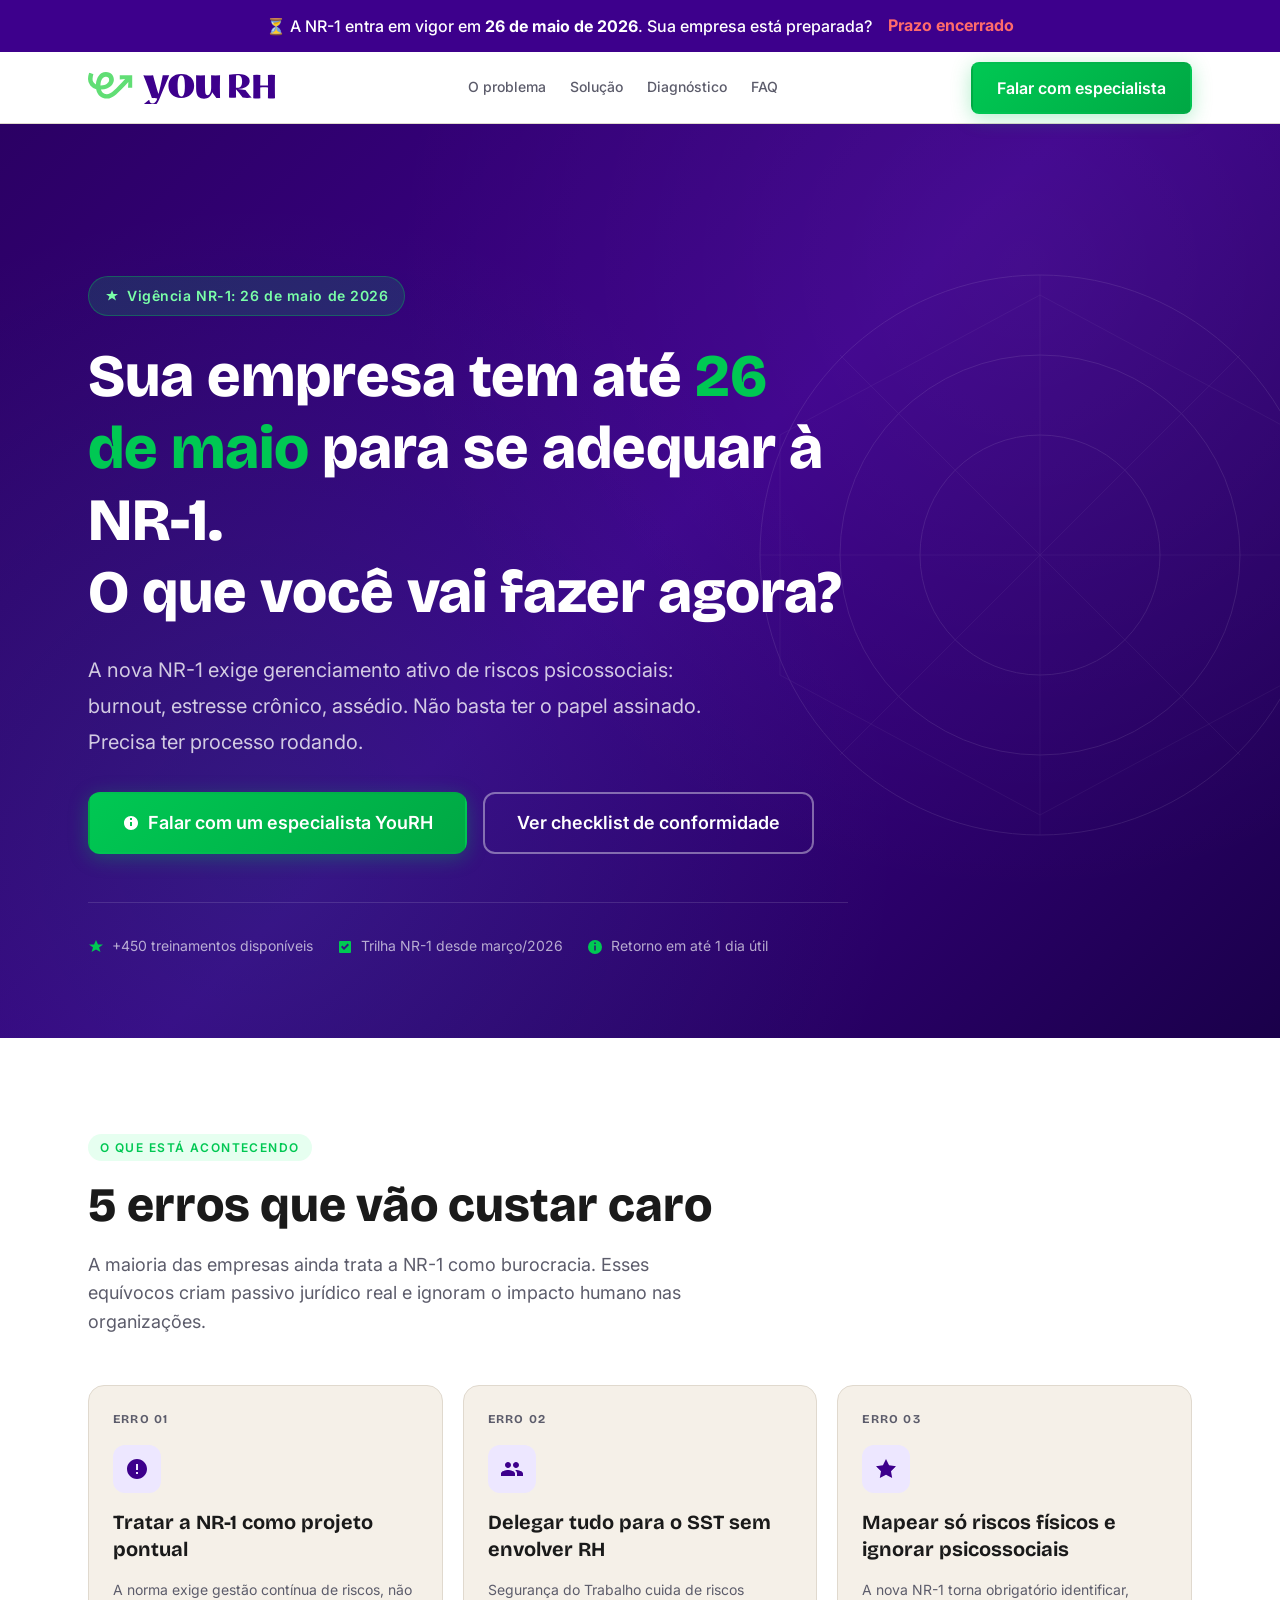
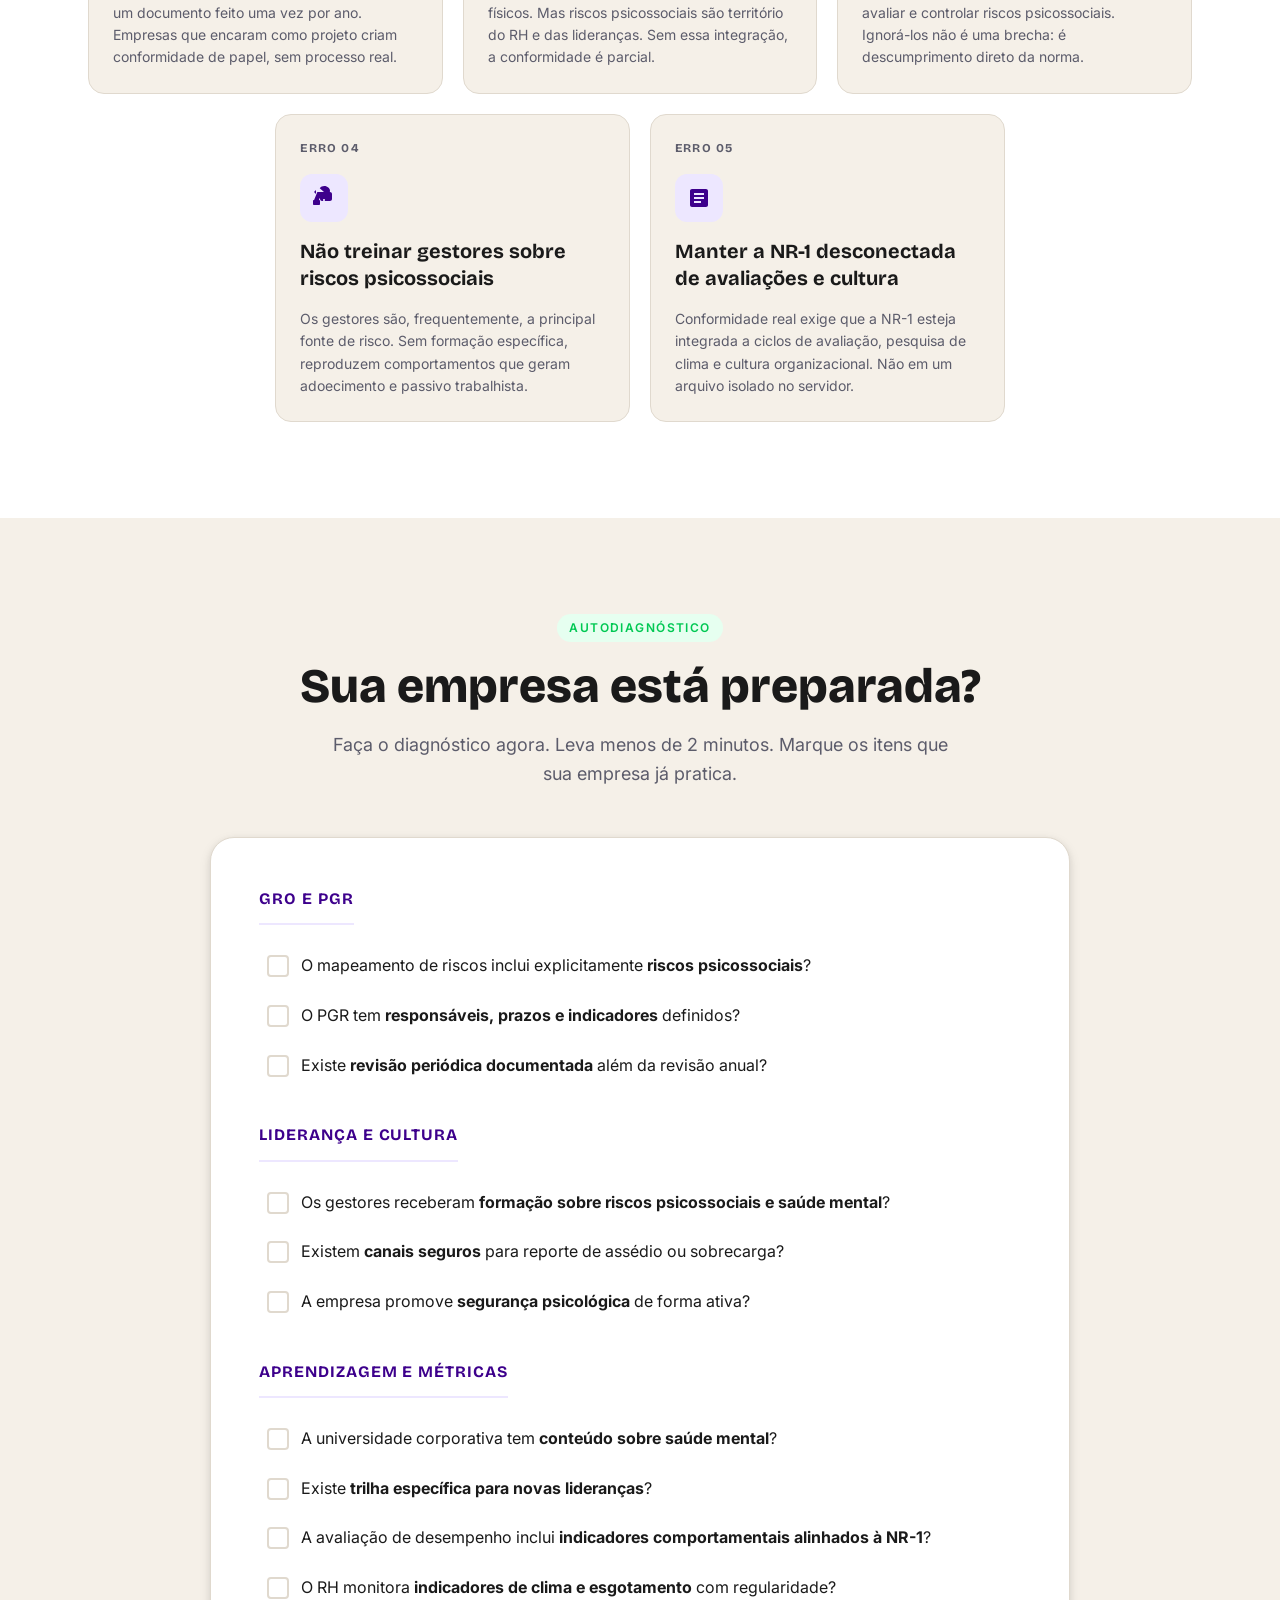
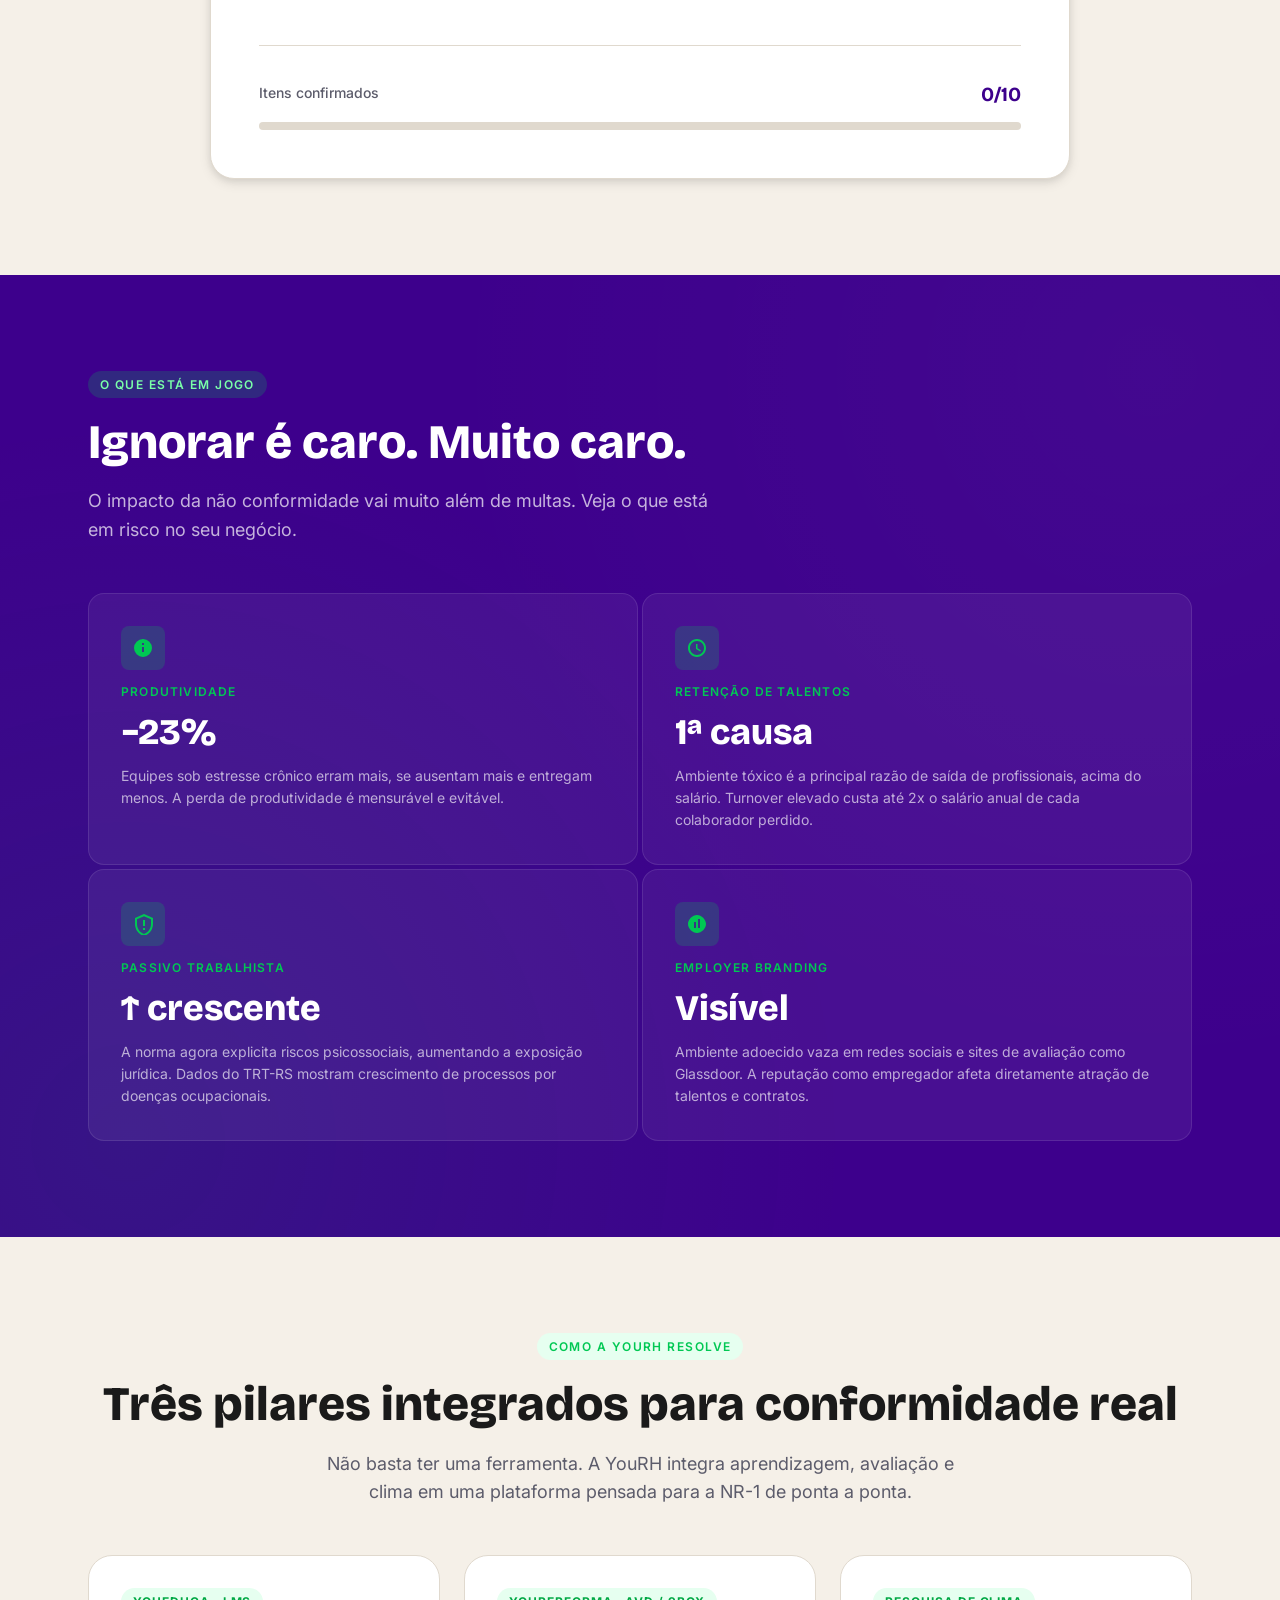
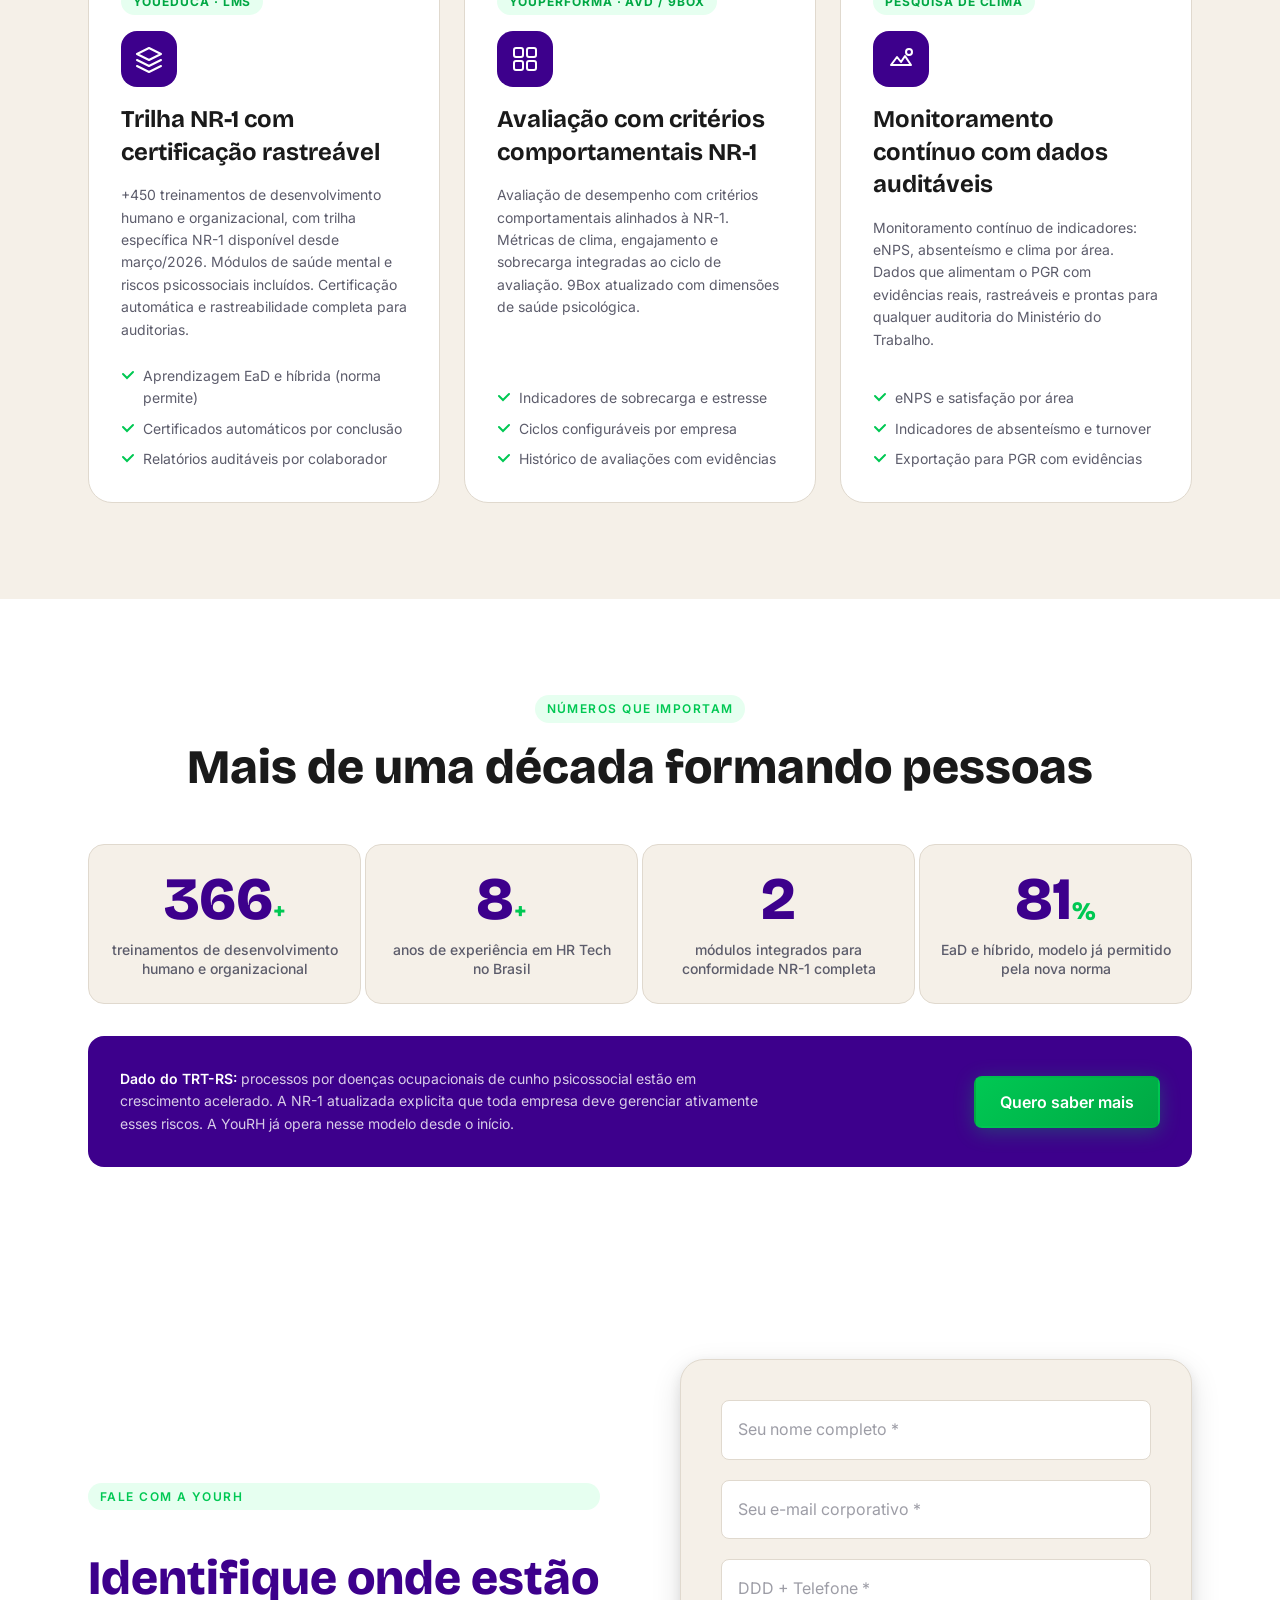
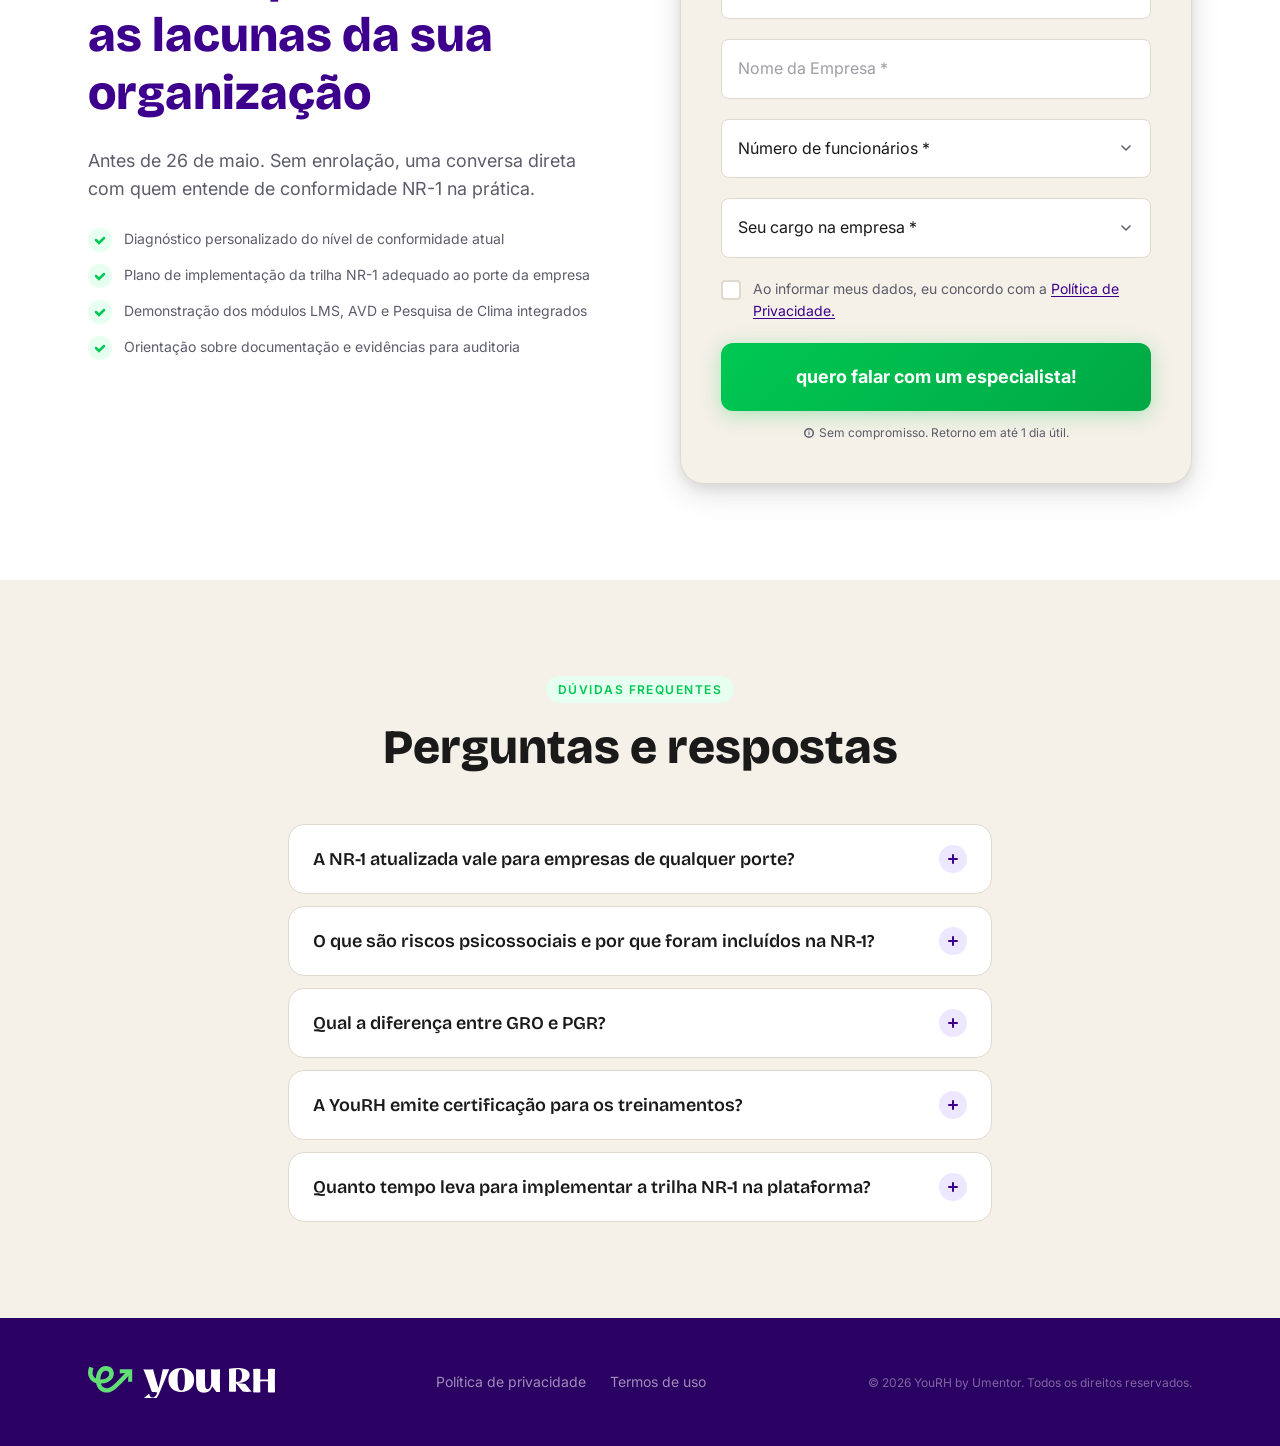
==== index.html @ a7063ed9 "Add files via upload" ====
<!DOCTYPE html>
<html lang="pt-BR">
<head>
  <meta charset="UTF-8" />
  <meta name="viewport" content="width=device-width, initial-scale=1.0" />
  <meta name="description" content="Sua empresa tem até 26 de maio de 2026 para se adequar à NR-1 atualizada. A YouRH oferece LMS, avaliação de desempenho e pesquisa de clima integrados para conformidade real." />
  <meta name="robots" content="index, follow" />

  <!-- Open Graph -->
  <meta property="og:title"       content="NR-1: sua empresa está preparada? | YouRH" />
  <meta property="og:description" content="A nova NR-1 exige gerenciamento ativo de riscos psicossociais. Fale com um especialista YouRH antes de 26 de maio de 2026." />
  <meta property="og:type"        content="website" />
  <meta property="og:locale"      content="pt_BR" />

  <title>NR-1 2026: Conformidade Real para Sua Empresa | YouRH</title>

  <!-- Google Fonts -->
  <link rel="preconnect" href="https://fonts.googleapis.com" />
  <link rel="preconnect" href="https://fonts.gstatic.com" crossorigin />
  <link href="https://fonts.googleapis.com/css2?family=Bricolage+Grotesque:opsz,wght@12..96,400;12..96,500;12..96,600;12..96,700;12..96,800&family=Inter:wght@400;500;600;700;800&display=swap" rel="stylesheet" />

  <!-- Estilos -->
  <link rel="stylesheet" href="css/main.css" />

  <!-- GTM HEAD TAG AQUI -->

  <!-- Meta Pixel -->
  <script>
    !function(f,b,e,v,n,t,s)
    {if(f.fbq)return;n=f.fbq=function(){n.callMethod?
    n.callMethod.apply(n,arguments):n.queue.push(arguments)};
    if(!f._fbq)f._fbq=n;n.push=n;n.loaded=!0;n.version='2.0';
    n.queue=[];t=b.createElement(e);t.async=!0;
    t.src=v;s=b.getElementsByTagName(e)[0];
    s.parentNode.insertBefore(t,s)}(window, document,'script',
    'https://connect.facebook.net/en_US/fbevents.js');
    fbq('init', '1271719717083226');
    fbq('track', 'PageView');
  </script>
  <noscript>
    <img height="1" width="1" style="display:none"
      src="https://www.facebook.com/tr?id=1271719717083226&ev=PageView&noscript=1"/>
  </noscript>
  <!-- Fim Meta Pixel -->
</head>
<body>

  <!-- GTM BODY TAG AQUI -->

  <!-- ============================================================
       1. BARRA DE URGÊNCIA — sticky top
       ============================================================ -->
  <div class="urgency-bar" role="banner" aria-label="Aviso de prazo NR-1">
    <div class="container">
      <div class="urgency-bar__inner">
        <p class="urgency-bar__text">
          ⏳ A NR-1 entra em vigor em <strong>26 de maio de 2026</strong>. Sua empresa está preparada?
        </p>

        <div class="urgency-bar__countdown" id="countdown-wrapper" aria-live="polite" aria-label="Contagem regressiva">
          <div class="countdown-unit">
            <span class="countdown-unit__value" id="countdown-days">00</span>
            <span class="countdown-unit__label">dias</span>
          </div>
          <span class="countdown-separator" aria-hidden="true">:</span>
          <div class="countdown-unit">
            <span class="countdown-unit__value" id="countdown-hours">00</span>
            <span class="countdown-unit__label">horas</span>
          </div>
          <span class="countdown-separator" aria-hidden="true">:</span>
          <div class="countdown-unit">
            <span class="countdown-unit__value" id="countdown-minutes">00</span>
            <span class="countdown-unit__label">min</span>
          </div>
          <span class="countdown-separator" aria-hidden="true">:</span>
          <div class="countdown-unit">
            <span class="countdown-unit__value" id="countdown-seconds">00</span>
            <span class="countdown-unit__label">seg</span>
          </div>
        </div>

        <span id="countdown-expired" style="display:none; font-weight:700; color:#FF6B6B;"></span>
      </div>
    </div>
  </div>

  <!-- ============================================================
       2. HEADER / NAV
       ============================================================ -->
  <header class="site-header" role="banner">
    <div class="container">
      <div class="header__inner">

        <a href="#hero" class="logo" aria-label="YouRH - página inicial">
          <img src="assets/logo-dark.svg" alt="YouRH" height="32" width="auto" />
        </a>

        <nav class="nav" aria-label="Navegação principal">
          <a href="#problemas"  class="nav__link">O problema</a>
          <a href="#solucao"    class="nav__link">Solução</a>
          <a href="#checklist"  class="nav__link">Diagnóstico</a>
          <a href="#faq"        class="nav__link">FAQ</a>
        </nav>

        <div class="header__cta">
          <a href="#form" class="btn btn--primary">Falar com especialista</a>
        </div>

      </div>
    </div>
  </header>

  <main id="main-content">

    <!-- ============================================================
         3. HERO
         ============================================================ -->
    <section class="hero" id="hero" aria-labelledby="hero-title">

      <!-- Elemento geométrico decorativo -->
      <svg class="hero__geo" viewBox="0 0 600 600" fill="none" aria-hidden="true">
        <circle cx="300" cy="300" r="280" stroke="white" stroke-width="1"/>
        <circle cx="300" cy="300" r="200" stroke="white" stroke-width="1"/>
        <circle cx="300" cy="300" r="120" stroke="white" stroke-width="1"/>
        <line x1="20" y1="300" x2="580" y2="300" stroke="white" stroke-width="0.5"/>
        <line x1="300" y1="20" x2="300" y2="580" stroke="white" stroke-width="0.5"/>
        <line x1="100" y1="100" x2="500" y2="500" stroke="white" stroke-width="0.5"/>
        <line x1="500" y1="100" x2="100" y2="500" stroke="white" stroke-width="0.5"/>
        <polygon points="300,40 560,180 560,420 300,560 40,420 40,180" stroke="white" stroke-width="0.5" fill="none"/>
      </svg>

      <div class="container">
        <div class="hero__inner">

          <div class="hero__badge animate-on-scroll">
            <svg width="14" height="14" viewBox="0 0 14 14" fill="none" aria-hidden="true">
              <path d="M7 1L8.5 5H13L9.5 7.5L11 11.5L7 9L3 11.5L4.5 7.5L1 5H5.5L7 1Z" fill="currentColor"/>
            </svg>
            Vigência NR-1: 26 de maio de 2026
          </div>

          <h1 class="hero__title animate-on-scroll delay-100" id="hero-title">
            Sua empresa tem até <mark>26 de maio</mark> para se adequar à NR-1.<br>
            O que você vai fazer agora?
          </h1>

          <p class="hero__sub animate-on-scroll delay-200">
            A nova NR-1 exige gerenciamento ativo de riscos psicossociais: burnout,
            estresse crônico, assédio. Não basta ter o papel assinado.
            Precisa ter processo rodando.
          </p>

          <div class="hero__actions animate-on-scroll delay-300">
            <a href="#form" class="btn btn--primary btn--lg">
              <svg width="18" height="18" viewBox="0 0 18 18" fill="none" aria-hidden="true">
                <path d="M9 2C5.13 2 2 5.13 2 9s3.13 7 7 7 7-3.13 7-7-3.13-7-7-7zm1 10H8V8h2v4zm0-6H8V4h2v2z" fill="currentColor"/>
              </svg>
              Falar com um especialista YouRH
            </a>
            <a href="#checklist" class="btn btn--outline btn--lg">
              Ver checklist de conformidade
            </a>
          </div>

          <div class="hero__trust animate-on-scroll delay-400">
            <div class="hero__trust-item">
              <svg width="16" height="16" viewBox="0 0 16 16" fill="none" aria-hidden="true">
                <path d="M8 1L10 5.5H15L11 8.5L12.5 13L8 10.5L3.5 13L5 8.5L1 5.5H6L8 1Z" fill="currentColor"/>
              </svg>
              +450 treinamentos disponíveis
            </div>
            <div class="hero__trust-item">
              <svg width="16" height="16" viewBox="0 0 16 16" fill="none" aria-hidden="true">
                <path d="M13 2H3a1 1 0 00-1 1v10a1 1 0 001 1h10a1 1 0 001-1V3a1 1 0 00-1-1zM7 11L4 8l1.4-1.4L7 8.2l3.6-3.6L12 6l-5 5z" fill="currentColor"/>
              </svg>
              Trilha NR-1 desde março/2026
            </div>
            <div class="hero__trust-item">
              <svg width="16" height="16" viewBox="0 0 16 16" fill="none" aria-hidden="true">
                <path d="M8 1a7 7 0 100 14A7 7 0 008 1zm.75 10.5h-1.5v-5h1.5v5zm0-6.5h-1.5V3.5h1.5V5z" fill="currentColor"/>
              </svg>
              Retorno em até 1 dia útil
            </div>
          </div>

        </div>
      </div>
    </section>

    <!-- ============================================================
         4. SEÇÃO PROBLEMA — "5 erros que vão custar caro"
         ============================================================ -->
    <section class="section-problems" id="problemas" aria-labelledby="problems-title">
      <div class="container">

        <div class="section-header animate-on-scroll">
          <span class="section-label">O que está acontecendo</span>
          <h2 class="section-title" id="problems-title">5 erros que vão custar caro</h2>
          <p class="section-subtitle">
            A maioria das empresas ainda trata a NR-1 como burocracia. Esses equívocos
            criam passivo jurídico real e ignoram o impacto humano nas organizações.
          </p>
        </div>

        <div class="problems-grid" role="list">

          <article class="problem-card animate-on-scroll delay-100" role="listitem">
            <div class="problem-card__number">Erro 01</div>
            <div class="problem-card__icon" aria-hidden="true">
              <svg width="24" height="24" viewBox="0 0 24 24" fill="none">
                <path d="M12 2C6.48 2 2 6.48 2 12s4.48 10 10 10 10-4.48 10-10S17.52 2 12 2zm1 15h-2v-2h2v2zm0-4h-2V7h2v6z" fill="currentColor"/>
              </svg>
            </div>
            <h3 class="problem-card__title">Tratar a NR-1 como projeto pontual</h3>
            <p class="problem-card__desc">
              A norma exige gestão contínua de riscos, não um documento feito uma vez por ano.
              Empresas que encaram como projeto criam conformidade de papel, sem processo real.
            </p>
          </article>

          <article class="problem-card animate-on-scroll delay-200" role="listitem">
            <div class="problem-card__number">Erro 02</div>
            <div class="problem-card__icon" aria-hidden="true">
              <svg width="24" height="24" viewBox="0 0 24 24" fill="none">
                <path d="M16 11c1.66 0 2.99-1.34 2.99-3S17.66 5 16 5c-1.66 0-3 1.34-3 3s1.34 3 3 3zm-8 0c1.66 0 2.99-1.34 2.99-3S9.66 5 8 5C6.34 5 5 6.34 5 8s1.34 3 3 3zm0 2c-2.33 0-7 1.17-7 3.5V19h14v-2.5c0-2.33-4.67-3.5-7-3.5zm8 0c-.29 0-.62.02-.97.05 1.16.84 1.97 1.97 1.97 3.45V19h6v-2.5c0-2.33-4.67-3.5-7-3.5z" fill="currentColor"/>
              </svg>
            </div>
            <h3 class="problem-card__title">Delegar tudo para o SST sem envolver RH</h3>
            <p class="problem-card__desc">
              Segurança do Trabalho cuida de riscos físicos. Mas riscos psicossociais são
              território do RH e das lideranças. Sem essa integração, a conformidade é parcial.
            </p>
          </article>

          <article class="problem-card animate-on-scroll delay-300" role="listitem">
            <div class="problem-card__number">Erro 03</div>
            <div class="problem-card__icon" aria-hidden="true">
              <svg width="24" height="24" viewBox="0 0 24 24" fill="none">
                <path d="M12 2l3.09 6.26L22 9.27l-5 4.87 1.18 6.88L12 17.77l-6.18 3.25L7 14.14 2 9.27l6.91-1.01L12 2z" fill="currentColor"/>
              </svg>
            </div>
            <h3 class="problem-card__title">Mapear só riscos físicos e ignorar psicossociais</h3>
            <p class="problem-card__desc">
              A nova NR-1 torna obrigatório identificar, avaliar e controlar riscos psicossociais.
              Ignorá-los não é uma brecha: é descumprimento direto da norma.
            </p>
          </article>

          <article class="problem-card animate-on-scroll delay-400" role="listitem">
            <div class="problem-card__number">Erro 04</div>
            <div class="problem-card__icon" aria-hidden="true">
              <svg width="24" height="24" viewBox="0 0 24 24" fill="none">
                <path d="M20 6h-2.18c.07-.44.18-.88.18-1.33C18 2.54 15.46 0 12.33 0c-1.88 0-3.53.88-4.58 2.23L12 6H4V4l-2 2 2 2v-2h1.35l-3.27 8H2c-.55 0-1 .45-1 1v3c0 .55.45 1 1 1h5c.55 0 1-.45 1-1v-3c0-.55-.45-1-1-1H6.87l.89-2.18C8.16 14.6 9.04 15 10 15h8c1.11 0 2-.89 2-2V8c0-1.11-.89-2-2-2zm-8 9c-.55 0-1-.45-1-1s.45-1 1-1 1 .45 1 1-.45 1-1 1z" fill="currentColor"/>
              </svg>
            </div>
            <h3 class="problem-card__title">Não treinar gestores sobre riscos psicossociais</h3>
            <p class="problem-card__desc">
              Os gestores são, frequentemente, a principal fonte de risco. Sem formação
              específica, reproduzem comportamentos que geram adoecimento e passivo trabalhista.
            </p>
          </article>

          <article class="problem-card animate-on-scroll delay-500" role="listitem">
            <div class="problem-card__number">Erro 05</div>
            <div class="problem-card__icon" aria-hidden="true">
              <svg width="24" height="24" viewBox="0 0 24 24" fill="none">
                <path d="M19 3H5c-1.1 0-2 .9-2 2v14c0 1.1.9 2 2 2h14c1.1 0 2-.9 2-2V5c0-1.1-.9-2-2-2zm-5 14H7v-2h7v2zm3-4H7v-2h10v2zm0-4H7V7h10v2z" fill="currentColor"/>
              </svg>
            </div>
            <h3 class="problem-card__title">Manter a NR-1 desconectada de avaliações e cultura</h3>
            <p class="problem-card__desc">
              Conformidade real exige que a NR-1 esteja integrada a ciclos de avaliação,
              pesquisa de clima e cultura organizacional. Não em um arquivo isolado no servidor.
            </p>
          </article>

        </div>
      </div>
    </section>

    <!-- ============================================================
         3. CHECKLIST INTERATIVO
         ============================================================ -->
    <section class="section-checklist" id="checklist" aria-labelledby="checklist-title">
      <div class="container">

        <div class="section-header section-header--center animate-on-scroll">
          <span class="section-label">Autodiagnóstico</span>
          <h2 class="section-title" id="checklist-title">
            Sua empresa está preparada?
          </h2>
          <p class="section-subtitle">
            Faça o diagnóstico agora. Leva menos de 2 minutos.
            Marque os itens que sua empresa já pratica.
          </p>
        </div>

        <div class="checklist-wrapper animate-on-scroll" id="checklist-wrapper">
          <form aria-label="Checklist de conformidade NR-1" onsubmit="return false;">

            <!-- Grupo 1: GRO e PGR -->
            <fieldset class="checklist-group">
              <legend class="checklist-group__title">GRO e PGR</legend>

              <label class="checklist-item">
                <input type="checkbox" aria-label="O mapeamento de riscos inclui explicitamente riscos psicossociais" />
                <span class="checklist-item__box" aria-hidden="true">
                  <svg width="12" height="12" viewBox="0 0 12 12" fill="none"><path d="M2 6l3 3 5-5" stroke="currentColor" stroke-width="2" stroke-linecap="round"/></svg>
                </span>
                <span class="checklist-item__text">
                  O mapeamento de riscos inclui explicitamente <strong>riscos psicossociais</strong>?
                </span>
              </label>

              <label class="checklist-item">
                <input type="checkbox" aria-label="O PGR tem responsáveis, prazos e indicadores definidos" />
                <span class="checklist-item__box" aria-hidden="true">
                  <svg width="12" height="12" viewBox="0 0 12 12" fill="none"><path d="M2 6l3 3 5-5" stroke="currentColor" stroke-width="2" stroke-linecap="round"/></svg>
                </span>
                <span class="checklist-item__text">
                  O PGR tem <strong>responsáveis, prazos e indicadores</strong> definidos?
                </span>
              </label>

              <label class="checklist-item">
                <input type="checkbox" aria-label="Existe revisão periódica documentada além da revisão anual" />
                <span class="checklist-item__box" aria-hidden="true">
                  <svg width="12" height="12" viewBox="0 0 12 12" fill="none"><path d="M2 6l3 3 5-5" stroke="currentColor" stroke-width="2" stroke-linecap="round"/></svg>
                </span>
                <span class="checklist-item__text">
                  Existe <strong>revisão periódica documentada</strong> além da revisão anual?
                </span>
              </label>
            </fieldset>

            <!-- Grupo 2: Liderança e cultura -->
            <fieldset class="checklist-group">
              <legend class="checklist-group__title">Liderança e cultura</legend>

              <label class="checklist-item">
                <input type="checkbox" aria-label="Os gestores receberam formação sobre riscos psicossociais e saúde mental" />
                <span class="checklist-item__box" aria-hidden="true">
                  <svg width="12" height="12" viewBox="0 0 12 12" fill="none"><path d="M2 6l3 3 5-5" stroke="currentColor" stroke-width="2" stroke-linecap="round"/></svg>
                </span>
                <span class="checklist-item__text">
                  Os gestores receberam <strong>formação sobre riscos psicossociais e saúde mental</strong>?
                </span>
              </label>

              <label class="checklist-item">
                <input type="checkbox" aria-label="Existem canais seguros para reporte de assédio ou sobrecarga" />
                <span class="checklist-item__box" aria-hidden="true">
                  <svg width="12" height="12" viewBox="0 0 12 12" fill="none"><path d="M2 6l3 3 5-5" stroke="currentColor" stroke-width="2" stroke-linecap="round"/></svg>
                </span>
                <span class="checklist-item__text">
                  Existem <strong>canais seguros</strong> para reporte de assédio ou sobrecarga?
                </span>
              </label>

              <label class="checklist-item">
                <input type="checkbox" aria-label="A empresa promove segurança psicológica de forma ativa" />
                <span class="checklist-item__box" aria-hidden="true">
                  <svg width="12" height="12" viewBox="0 0 12 12" fill="none"><path d="M2 6l3 3 5-5" stroke="currentColor" stroke-width="2" stroke-linecap="round"/></svg>
                </span>
                <span class="checklist-item__text">
                  A empresa promove <strong>segurança psicológica</strong> de forma ativa?
                </span>
              </label>
            </fieldset>

            <!-- Grupo 3: Aprendizagem e métricas -->
            <fieldset class="checklist-group">
              <legend class="checklist-group__title">Aprendizagem e métricas</legend>

              <label class="checklist-item">
                <input type="checkbox" aria-label="A universidade corporativa tem conteúdo sobre saúde mental" />
                <span class="checklist-item__box" aria-hidden="true">
                  <svg width="12" height="12" viewBox="0 0 12 12" fill="none"><path d="M2 6l3 3 5-5" stroke="currentColor" stroke-width="2" stroke-linecap="round"/></svg>
                </span>
                <span class="checklist-item__text">
                  A universidade corporativa tem <strong>conteúdo sobre saúde mental</strong>?
                </span>
              </label>

              <label class="checklist-item">
                <input type="checkbox" aria-label="Existe trilha específica para novas lideranças" />
                <span class="checklist-item__box" aria-hidden="true">
                  <svg width="12" height="12" viewBox="0 0 12 12" fill="none"><path d="M2 6l3 3 5-5" stroke="currentColor" stroke-width="2" stroke-linecap="round"/></svg>
                </span>
                <span class="checklist-item__text">
                  Existe <strong>trilha específica para novas lideranças</strong>?
                </span>
              </label>

              <label class="checklist-item">
                <input type="checkbox" aria-label="A avaliação de desempenho inclui indicadores comportamentais alinhados à NR-1" />
                <span class="checklist-item__box" aria-hidden="true">
                  <svg width="12" height="12" viewBox="0 0 12 12" fill="none"><path d="M2 6l3 3 5-5" stroke="currentColor" stroke-width="2" stroke-linecap="round"/></svg>
                </span>
                <span class="checklist-item__text">
                  A avaliação de desempenho inclui <strong>indicadores comportamentais alinhados à NR-1</strong>?
                </span>
              </label>

              <label class="checklist-item">
                <input type="checkbox" aria-label="O RH monitora indicadores de clima e esgotamento com regularidade" />
                <span class="checklist-item__box" aria-hidden="true">
                  <svg width="12" height="12" viewBox="0 0 12 12" fill="none"><path d="M2 6l3 3 5-5" stroke="currentColor" stroke-width="2" stroke-linecap="round"/></svg>
                </span>
                <span class="checklist-item__text">
                  O RH monitora <strong>indicadores de clima e esgotamento</strong> com regularidade?
                </span>
              </label>
            </fieldset>

            <!-- Progresso -->
            <div class="checklist-progress" aria-live="polite">
              <div class="checklist-progress__header">
                <span class="checklist-progress__label">Itens confirmados</span>
                <span class="checklist-progress__count" id="checklist-count">0/10</span>
              </div>
              <div class="checklist-progress__bar" role="progressbar" aria-valuemin="0" aria-valuemax="10" aria-valuenow="0">
                <div class="checklist-progress__fill" id="checklist-fill"></div>
              </div>
            </div>

            <!-- Resultado dinâmico -->
            <div class="checklist-result" id="checklist-result" role="alert" aria-live="polite">
              <h3 class="checklist-result__title" id="checklist-result-title"></h3>
              <p class="checklist-result__desc" id="checklist-result-desc"></p>
              <a href="#form" class="btn btn--primary" id="checklist-result-cta">Falar com um especialista</a>
            </div>

          </form>
        </div>

      </div>
    </section>

    <!-- ============================================================
         5. SEÇÃO CUSTO — "O que está em jogo"
         ============================================================ -->
    <section class="section-cost" id="custo" aria-labelledby="cost-title">
      <div class="container">

        <div class="section-header animate-on-scroll">
          <span class="section-label">O que está em jogo</span>
          <h2 class="section-title" id="cost-title">Ignorar é caro. Muito caro.</h2>
          <p class="section-subtitle">
            O impacto da não conformidade vai muito além de multas.
            Veja o que está em risco no seu negócio.
          </p>
        </div>

        <div class="cost-grid" role="list">

          <div class="cost-item animate-on-scroll delay-100" role="listitem">
            <div class="cost-item__icon" aria-hidden="true">
              <svg width="22" height="22" viewBox="0 0 22 22" fill="none">
                <path d="M11 2a9 9 0 100 18A9 9 0 0011 2zm1 13H10v-5h2v5zm0-7H10V6h2v2z" fill="currentColor"/>
              </svg>
            </div>
            <span class="cost-item__label">Produtividade</span>
            <div class="cost-item__value">−23%</div>
            <p class="cost-item__desc">
              Equipes sob estresse crônico erram mais, se ausentam mais e entregam menos.
              A perda de produtividade é mensurável e evitável.
            </p>
          </div>

          <div class="cost-item animate-on-scroll delay-200" role="listitem">
            <div class="cost-item__icon" aria-hidden="true">
              <svg width="22" height="22" viewBox="0 0 22 22" fill="none">
                <path d="M11 2C6.02 2 2 6.02 2 11s4.02 9 9 9 9-4.02 9-9-4.02-9-9-9zm0 2c3.87 0 7 3.13 7 7s-3.13 7-7 7-7-3.13-7-7 3.13-7 7-7zm-1 3v5l4.25 2.52.75-1.23-3.5-2.09V7H10z" fill="currentColor"/>
              </svg>
            </div>
            <span class="cost-item__label">Retenção de talentos</span>
            <div class="cost-item__value">1ª causa</div>
            <p class="cost-item__desc">
              Ambiente tóxico é a principal razão de saída de profissionais, acima do salário.
              Turnover elevado custa até 2x o salário anual de cada colaborador perdido.
            </p>
          </div>

          <div class="cost-item animate-on-scroll delay-300" role="listitem">
            <div class="cost-item__icon" aria-hidden="true">
              <svg width="22" height="22" viewBox="0 0 22 22" fill="none">
                <path d="M12 1L3 5v6c0 5.55 3.84 10.74 9 12 5.16-1.26 9-6.45 9-12V5l-9-4zm0 2.18l7 3.12V11c0 4.52-3.04 8.74-7 9.93-3.96-1.19-7-5.41-7-9.93V6.3l7-3.12zM11 7v6h2V7h-2zm0 8v2h2v-2h-2z" fill="currentColor"/>
              </svg>
            </div>
            <span class="cost-item__label">Passivo trabalhista</span>
            <div class="cost-item__value">↑ crescente</div>
            <p class="cost-item__desc">
              A norma agora explicita riscos psicossociais, aumentando a exposição jurídica.
              Dados do TRT-RS mostram crescimento de processos por doenças ocupacionais.
            </p>
          </div>

          <div class="cost-item animate-on-scroll delay-400" role="listitem">
            <div class="cost-item__icon" aria-hidden="true">
              <svg width="22" height="22" viewBox="0 0 22 22" fill="none">
                <path d="M11 2C6.48 2 2 6.48 2 11s4.48 9 9 9 9-4.48 9-9-4.48-9-9-9zm-1 13H8V9h2v6zm4 0h-2V6h2v9z" fill="currentColor"/>
              </svg>
            </div>
            <span class="cost-item__label">Employer branding</span>
            <div class="cost-item__value">Visível</div>
            <p class="cost-item__desc">
              Ambiente adoecido vaza em redes sociais e sites de avaliação como Glassdoor.
              A reputação como empregador afeta diretamente atração de talentos e contratos.
            </p>
          </div>

        </div>
      </div>
    </section>

    <!-- ============================================================
         6. SEÇÃO SOLUÇÃO — Três pilares YouRH
         ============================================================ -->
    <section class="section-solution" id="solucao" aria-labelledby="solution-title">
      <div class="container">

        <div class="section-header section-header--center animate-on-scroll">
          <span class="section-label">Como a YouRH resolve</span>
          <h2 class="section-title" id="solution-title">
            Três pilares integrados para conformidade real
          </h2>
          <p class="section-subtitle">
            Não basta ter uma ferramenta. A YouRH integra aprendizagem,
            avaliação e clima em uma plataforma pensada para a NR-1 de ponta a ponta.
          </p>
        </div>

        <div class="solution-grid">

          <article class="solution-card animate-on-scroll delay-100">
            <span class="solution-card__product">YouEduca · LMS</span>
            <div class="solution-card__icon" aria-hidden="true">
              <svg width="28" height="28" viewBox="0 0 28 28" fill="none">
                <path d="M14 3L2 9l12 6 12-6-12-6zM2 15l12 6 12-6M2 21l12 6 12-6" stroke="currentColor" stroke-width="2" stroke-linecap="round" stroke-linejoin="round"/>
              </svg>
            </div>
            <h3 class="solution-card__title">Trilha NR-1 com certificação rastreável</h3>
            <p class="solution-card__desc">
              +450 treinamentos de desenvolvimento humano e organizacional, com trilha específica
              NR-1 disponível desde março/2026. Módulos de saúde mental e riscos psicossociais
              incluídos. Certificação automática e rastreabilidade completa para auditorias.
            </p>
            <ul class="solution-card__features" aria-label="Funcionalidades">
              <li class="solution-card__feature">
                <svg width="14" height="14" viewBox="0 0 14 14" fill="none" aria-hidden="true"><path d="M2 7l4 4 6-6" stroke="currentColor" stroke-width="2" stroke-linecap="round"/></svg>
                Aprendizagem EaD e híbrida (norma permite)
              </li>
              <li class="solution-card__feature">
                <svg width="14" height="14" viewBox="0 0 14 14" fill="none" aria-hidden="true"><path d="M2 7l4 4 6-6" stroke="currentColor" stroke-width="2" stroke-linecap="round"/></svg>
                Certificados automáticos por conclusão
              </li>
              <li class="solution-card__feature">
                <svg width="14" height="14" viewBox="0 0 14 14" fill="none" aria-hidden="true"><path d="M2 7l4 4 6-6" stroke="currentColor" stroke-width="2" stroke-linecap="round"/></svg>
                Relatórios auditáveis por colaborador
              </li>
            </ul>
          </article>

          <article class="solution-card animate-on-scroll delay-200">
            <span class="solution-card__product">YouPerforma · AVD / 9Box</span>
            <div class="solution-card__icon" aria-hidden="true">
              <svg width="28" height="28" viewBox="0 0 28 28" fill="none">
                <rect x="3" y="3" width="9" height="9" rx="2" stroke="currentColor" stroke-width="2"/>
                <rect x="16" y="3" width="9" height="9" rx="2" stroke="currentColor" stroke-width="2"/>
                <rect x="3" y="16" width="9" height="9" rx="2" stroke="currentColor" stroke-width="2"/>
                <rect x="16" y="16" width="9" height="9" rx="2" stroke="currentColor" stroke-width="2"/>
              </svg>
            </div>
            <h3 class="solution-card__title">Avaliação com critérios comportamentais NR-1</h3>
            <p class="solution-card__desc">
              Avaliação de desempenho com critérios comportamentais alinhados à NR-1.
              Métricas de clima, engajamento e sobrecarga integradas ao ciclo de avaliação.
              9Box atualizado com dimensões de saúde psicológica.
            </p>
            <ul class="solution-card__features" aria-label="Funcionalidades">
              <li class="solution-card__feature">
                <svg width="14" height="14" viewBox="0 0 14 14" fill="none" aria-hidden="true"><path d="M2 7l4 4 6-6" stroke="currentColor" stroke-width="2" stroke-linecap="round"/></svg>
                Indicadores de sobrecarga e estresse
              </li>
              <li class="solution-card__feature">
                <svg width="14" height="14" viewBox="0 0 14 14" fill="none" aria-hidden="true"><path d="M2 7l4 4 6-6" stroke="currentColor" stroke-width="2" stroke-linecap="round"/></svg>
                Ciclos configuráveis por empresa
              </li>
              <li class="solution-card__feature">
                <svg width="14" height="14" viewBox="0 0 14 14" fill="none" aria-hidden="true"><path d="M2 7l4 4 6-6" stroke="currentColor" stroke-width="2" stroke-linecap="round"/></svg>
                Histórico de avaliações com evidências
              </li>
            </ul>
          </article>

          <article class="solution-card animate-on-scroll delay-300">
            <span class="solution-card__product">Pesquisa de Clima</span>
            <div class="solution-card__icon" aria-hidden="true">
              <svg width="28" height="28" viewBox="0 0 28 28" fill="none">
                <path d="M4 20l6-8 4 5 4-6 6 9H4z" stroke="currentColor" stroke-width="2" stroke-linecap="round" stroke-linejoin="round"/>
                <circle cx="22" cy="7" r="3" stroke="currentColor" stroke-width="2"/>
              </svg>
            </div>
            <h3 class="solution-card__title">Monitoramento contínuo com dados auditáveis</h3>
            <p class="solution-card__desc">
              Monitoramento contínuo de indicadores: eNPS, absenteísmo e clima por área.
              Dados que alimentam o PGR com evidências reais, rastreáveis e prontas para
              qualquer auditoria do Ministério do Trabalho.
            </p>
            <ul class="solution-card__features" aria-label="Funcionalidades">
              <li class="solution-card__feature">
                <svg width="14" height="14" viewBox="0 0 14 14" fill="none" aria-hidden="true"><path d="M2 7l4 4 6-6" stroke="currentColor" stroke-width="2" stroke-linecap="round"/></svg>
                eNPS e satisfação por área
              </li>
              <li class="solution-card__feature">
                <svg width="14" height="14" viewBox="0 0 14 14" fill="none" aria-hidden="true"><path d="M2 7l4 4 6-6" stroke="currentColor" stroke-width="2" stroke-linecap="round"/></svg>
                Indicadores de absenteísmo e turnover
              </li>
              <li class="solution-card__feature">
                <svg width="14" height="14" viewBox="0 0 14 14" fill="none" aria-hidden="true"><path d="M2 7l4 4 6-6" stroke="currentColor" stroke-width="2" stroke-linecap="round"/></svg>
                Exportação para PGR com evidências
              </li>
            </ul>
          </article>

        </div>
      </div>
    </section>

    <!-- ============================================================
         7. SEÇÃO PROVA SOCIAL / CREDENCIAIS
         ============================================================ -->
    <section class="section-proof" id="credenciais" aria-labelledby="proof-title">
      <div class="container">

        <div class="section-header section-header--center animate-on-scroll">
          <span class="section-label">Números que importam</span>
          <h2 class="section-title" id="proof-title">
            Mais de uma década formando pessoas
          </h2>
        </div>

        <div class="proof-grid" role="list">

          <div class="proof-item animate-on-scroll delay-100" role="listitem">
            <div class="proof-item__number">
              <span data-count="450">450</span><span class="proof-item__suffix">+</span>
            </div>
            <p class="proof-item__label">treinamentos de desenvolvimento humano e organizacional</p>
          </div>

          <div class="proof-item animate-on-scroll delay-200" role="listitem">
            <div class="proof-item__number">
              <span data-count="10">10</span><span class="proof-item__suffix">+</span>
            </div>
            <p class="proof-item__label">anos de experiência em HR Tech no Brasil</p>
          </div>

          <div class="proof-item animate-on-scroll delay-300" role="listitem">
            <div class="proof-item__number">
              <span data-count="3">3</span>
            </div>
            <p class="proof-item__label">módulos integrados para conformidade NR-1 completa</p>
          </div>

          <div class="proof-item animate-on-scroll delay-400" role="listitem">
            <div class="proof-item__number">
              <span data-count="100">100</span><span class="proof-item__suffix">%</span>
            </div>
            <p class="proof-item__label">EaD e híbrido, modelo já permitido pela nova norma</p>
          </div>

        </div>

        <div class="proof-banner animate-on-scroll">
          <div class="proof-banner__text">
            <strong>Dado do TRT-RS:</strong> processos por doenças ocupacionais de cunho psicossocial
            estão em crescimento acelerado. A NR-1 atualizada explicita que toda empresa deve
            gerenciar ativamente esses riscos. A YouRH já opera nesse modelo desde o início.
          </div>
          <a href="#form" class="btn btn--primary" style="flex-shrink:0;">Quero saber mais</a>
        </div>

      </div>
    </section>

    <!-- ============================================================
         9. FORMULÁRIO DE CONVERSÃO
         ============================================================ -->
    <section class="section-form" id="form" aria-labelledby="form-title">
      <div class="container">
        <div class="form-layout">

          <!-- Aside informativo -->
          <div class="form-aside animate-on-scroll from-left">
            <span class="section-label">Fale com a YouRH</span>
            <h2 class="form-aside__title" id="form-title">
              Identifique onde estão as lacunas da sua organização
            </h2>
            <p class="form-aside__subtitle">
              Antes de 26 de maio. Sem enrolação, uma conversa direta
              com quem entende de conformidade NR-1 na prática.
            </p>
            <ul class="form-aside__benefits" aria-label="Benefícios da conversa">
              <li class="form-aside__benefit">
                <div class="form-aside__benefit-icon" aria-hidden="true">
                  <svg width="12" height="12" viewBox="0 0 12 12" fill="none"><path d="M2 6l3 3 5-5" stroke="currentColor" stroke-width="2.5" stroke-linecap="round"/></svg>
                </div>
                Diagnóstico personalizado do nível de conformidade atual
              </li>
              <li class="form-aside__benefit">
                <div class="form-aside__benefit-icon" aria-hidden="true">
                  <svg width="12" height="12" viewBox="0 0 12 12" fill="none"><path d="M2 6l3 3 5-5" stroke="currentColor" stroke-width="2.5" stroke-linecap="round"/></svg>
                </div>
                Plano de implementação da trilha NR-1 adequado ao porte da empresa
              </li>
              <li class="form-aside__benefit">
                <div class="form-aside__benefit-icon" aria-hidden="true">
                  <svg width="12" height="12" viewBox="0 0 12 12" fill="none"><path d="M2 6l3 3 5-5" stroke="currentColor" stroke-width="2.5" stroke-linecap="round"/></svg>
                </div>
                Demonstração dos módulos LMS, AVD e Pesquisa de Clima integrados
              </li>
              <li class="form-aside__benefit">
                <div class="form-aside__benefit-icon" aria-hidden="true">
                  <svg width="12" height="12" viewBox="0 0 12 12" fill="none"><path d="M2 6l3 3 5-5" stroke="currentColor" stroke-width="2.5" stroke-linecap="round"/></svg>
                </div>
                Orientação sobre documentação e evidências para auditoria
              </li>
            </ul>
          </div>

          <!-- Formulário -->
          <div class="animate-on-scroll from-right delay-200">
            <div class="conversion-form" id="conversion-form-wrapper">

              <form id="conversion-form" novalidate aria-label="Formulário de contato YouRH">
                <div class="form-fields">

                  <!-- 1. Nome -->
                  <div class="form-group">
                    <input
                      type="text"
                      id="field-nome"
                      class="form-input"
                      data-field="nome"
                      placeholder="Seu nome completo *"
                      autocomplete="name"
                      aria-required="true"
                      aria-describedby="error-nome"
                    />
                    <span class="form-error" id="error-nome" role="alert"></span>
                  </div>

                  <!-- 2. E-mail -->
                  <div class="form-group">
                    <input
                      type="email"
                      id="field-email"
                      class="form-input"
                      data-field="email"
                      placeholder="Seu e-mail corporativo *"
                      autocomplete="email"
                      aria-required="true"
                      aria-describedby="error-email"
                    />
                    <span class="form-error" id="error-email" role="alert"></span>
                  </div>

                  <!-- 3. Telefone -->
                  <div class="form-group">
                    <input
                      type="tel"
                      id="field-telefone"
                      class="form-input"
                      data-field="telefone"
                      placeholder="DDD + Telefone *"
                      autocomplete="tel"
                      inputmode="numeric"
                      aria-required="true"
                      aria-describedby="error-telefone"
                    />
                    <span class="form-error" id="error-telefone" role="alert"></span>
                  </div>

                  <!-- 4. Empresa -->
                  <div class="form-group">
                    <input
                      type="text"
                      id="field-empresa"
                      class="form-input"
                      data-field="empresa"
                      placeholder="Nome da Empresa *"
                      autocomplete="organization"
                      aria-required="true"
                      aria-describedby="error-empresa"
                    />
                    <span class="form-error" id="error-empresa" role="alert"></span>
                  </div>

                  <!-- 5. Número de funcionários -->
                  <div class="form-group">
                    <select
                      id="field-funcionarios"
                      class="form-input form-select"
                      data-field="funcionarios"
                      aria-required="true"
                      aria-describedby="error-funcionarios"
                    >
                      <option value="" disabled selected>Número de funcionários *</option>
                      <option value="20 - 30">20 - 30</option>
                      <option value="31 - 70">31 - 70</option>
                      <option value="71 - 100">71 - 100</option>
                      <option value="101 - 200">101 - 200</option>
                      <option value="201 - 300">201 - 300</option>
                      <option value="301 - 500">301 - 500</option>
                      <option value="501+">501+</option>
                    </select>
                    <span class="form-error" id="error-funcionarios" role="alert"></span>
                  </div>

                  <!-- 6. Cargo -->
                  <div class="form-group">
                    <select
                      id="field-cargo"
                      class="form-input form-select"
                      data-field="cargo"
                      aria-required="true"
                      aria-describedby="error-cargo"
                    >
                      <option value="" disabled selected>Seu cargo na empresa *</option>
                      <option value="Analista">Analista</option>
                      <option value="Assistente / Auxiliar">Assistente / Auxiliar</option>
                      <option value="CEO">CEO</option>
                      <option value="Consultor">Consultor</option>
                      <option value="Diretor">Diretor</option>
                      <option value="Gerente / Head">Gerente / Head</option>
                      <option value="Supervisor / Coordenador">Supervisor / Coordenador</option>
                      <option value="Trainee / Estagiário">Trainee / Estagiário</option>
                      <option value="Procurando emprego">Procurando emprego</option>
                      <option value="Outros">Outros</option>
                    </select>
                    <span class="form-error" id="error-cargo" role="alert"></span>
                  </div>

                  <!-- 7. Checkbox LGPD -->
                  <div class="form-group form-group--checkbox">
                    <label class="form-checkbox-label" id="label-lgpd">
                      <input
                        type="checkbox"
                        id="field-lgpd"
                        data-field="lgpd"
                        aria-required="true"
                        aria-describedby="error-lgpd"
                      />
                      <span class="form-checkbox-box" aria-hidden="true">
                        <svg width="10" height="10" viewBox="0 0 10 10" fill="none"><path d="M2 5l2.5 2.5 3.5-4" stroke="currentColor" stroke-width="1.8" stroke-linecap="round" stroke-linejoin="round"/></svg>
                      </span>
                      <span class="form-checkbox-text">
                        Ao informar meus dados, eu concordo com a
                        <a href="https://yourh.com.br/politica-de-privacidade" target="_blank" rel="noopener noreferrer">Política de Privacidade.</a>
                      </span>
                    </label>
                    <span class="form-error" id="error-lgpd" role="alert"></span>
                  </div>

                  <!-- 8. Submit -->
                  <button type="submit" class="form-submit-btn">
                    quero falar com um especialista!
                  </button>

                  <p class="form-note">
                    <svg width="12" height="12" viewBox="0 0 12 12" fill="none" aria-hidden="true">
                      <path d="M6 1a5 5 0 100 10A5 5 0 006 1zm0 1.5a3.5 3.5 0 110 7 3.5 3.5 0 010-7zM5.5 5v3h1V5h-1zm0-1.5v1h1v-1h-1z" fill="currentColor"/>
                    </svg>
                    Sem compromisso. Retorno em até 1 dia útil.
                  </p>

                  <div class="form-send-error" role="alert"></div>

                </div><!-- /.form-fields -->
              </form>
            </div>
          </div>

        </div>
      </div>
    </section>

    <!-- ============================================================
         10. FAQ
         ============================================================ -->
    <section class="section-faq" id="faq" aria-labelledby="faq-title">
      <div class="container container--narrow">

        <div class="section-header section-header--center animate-on-scroll">
          <span class="section-label">Dúvidas frequentes</span>
          <h2 class="section-title" id="faq-title">Perguntas e respostas</h2>
        </div>

        <div class="faq-list" role="list">

          <div class="faq-item animate-on-scroll delay-100" role="listitem">
            <button
              class="faq-question"
              aria-expanded="false"
              aria-controls="faq-answer-1"
            >
              <span class="faq-question__text">
                A NR-1 atualizada vale para empresas de qualquer porte?
              </span>
              <div class="faq-question__icon" aria-hidden="true">
                <svg width="12" height="12" viewBox="0 0 12 12" fill="none">
                  <path d="M6 2v8M2 6h8" stroke="currentColor" stroke-width="2" stroke-linecap="round"/>
                </svg>
              </div>
            </button>
            <div class="faq-answer" id="faq-answer-1" role="region">
              <div class="faq-answer__inner">
                Sim. A NR-1 se aplica a todos os empregadores que possuam funcionários regidos pela CLT,
                independentemente do porte da empresa. As obrigações variam em complexidade conforme o
                número de colaboradores e grau de risco, mas o gerenciamento de riscos psicossociais
                é exigido de forma ampla. Empresas com 50 ou mais colaboradores costumam ter maior
                exposição e precisam de processos mais estruturados.
              </div>
            </div>
          </div>

          <div class="faq-item animate-on-scroll delay-200" role="listitem">
            <button
              class="faq-question"
              aria-expanded="false"
              aria-controls="faq-answer-2"
            >
              <span class="faq-question__text">
                O que são riscos psicossociais e por que foram incluídos na NR-1?
              </span>
              <div class="faq-question__icon" aria-hidden="true">
                <svg width="12" height="12" viewBox="0 0 12 12" fill="none">
                  <path d="M6 2v8M2 6h8" stroke="currentColor" stroke-width="2" stroke-linecap="round"/>
                </svg>
              </div>
            </button>
            <div class="faq-answer" id="faq-answer-2" role="region">
              <div class="faq-answer__inner">
                Riscos psicossociais são fatores relacionados à organização do trabalho que podem
                causar danos à saúde mental e física dos trabalhadores. Exemplos: sobrecarga de trabalho,
                assédio moral e sexual, falta de autonomia, pressão excessiva, conflitos interpessoais e
                insegurança no trabalho. A inclusão na NR-1 reflete o crescimento de adoecimento mental
                relacionado ao trabalho e o alinhamento do Brasil com normas internacionais da OIT e OMS.
              </div>
            </div>
          </div>

          <div class="faq-item animate-on-scroll delay-300" role="listitem">
            <button
              class="faq-question"
              aria-expanded="false"
              aria-controls="faq-answer-3"
            >
              <span class="faq-question__text">
                Qual a diferença entre GRO e PGR?
              </span>
              <div class="faq-question__icon" aria-hidden="true">
                <svg width="12" height="12" viewBox="0 0 12 12" fill="none">
                  <path d="M6 2v8M2 6h8" stroke="currentColor" stroke-width="2" stroke-linecap="round"/>
                </svg>
              </div>
            </button>
            <div class="faq-answer" id="faq-answer-3" role="region">
              <div class="faq-answer__inner">
                <strong>GRO (Gerenciamento de Riscos Ocupacionais)</strong> é o processo: a forma como
                a empresa identifica, avalia, controla e monitora os riscos. É a metodologia em si.
                <br><br>
                <strong>PGR (Programa de Gerenciamento de Riscos)</strong> é o documento que formaliza
                esse processo. Ele registra os riscos identificados, as medidas de controle adotadas,
                os responsáveis, prazos e indicadores de acompanhamento. O PGR precisa ser atualizado
                sempre que houver mudanças no ambiente de trabalho e, no mínimo, uma vez por ano.
              </div>
            </div>
          </div>

          <div class="faq-item animate-on-scroll delay-400" role="listitem">
            <button
              class="faq-question"
              aria-expanded="false"
              aria-controls="faq-answer-4"
            >
              <span class="faq-question__text">
                A YouRH emite certificação para os treinamentos?
              </span>
              <div class="faq-question__icon" aria-hidden="true">
                <svg width="12" height="12" viewBox="0 0 12 12" fill="none">
                  <path d="M6 2v8M2 6h8" stroke="currentColor" stroke-width="2" stroke-linecap="round"/>
                </svg>
              </div>
            </button>
            <div class="faq-answer" id="faq-answer-4" role="region">
              <div class="faq-answer__inner">
                Sim. A plataforma YouEduca emite certificados automaticamente ao término de cada
                treinamento, com registro de carga horária, data de conclusão e identificação do
                colaborador. Toda essa rastreabilidade é armazenada e pode ser exportada para compor
                evidências do PGR em caso de auditoria do Ministério do Trabalho e Emprego (MTE).
              </div>
            </div>
          </div>

          <div class="faq-item animate-on-scroll delay-500" role="listitem">
            <button
              class="faq-question"
              aria-expanded="false"
              aria-controls="faq-answer-5"
            >
              <span class="faq-question__text">
                Quanto tempo leva para implementar a trilha NR-1 na plataforma?
              </span>
              <div class="faq-question__icon" aria-hidden="true">
                <svg width="12" height="12" viewBox="0 0 12 12" fill="none">
                  <path d="M6 2v8M2 6h8" stroke="currentColor" stroke-width="2" stroke-linecap="round"/>
                </svg>
              </div>
            </button>
            <div class="faq-answer" id="faq-answer-5" role="region">
              <div class="faq-answer__inner">
                O tempo de implantação depende do porte e da complexidade da operação, mas em geral
                empresas conseguem estar com a trilha ativa e colaboradores matriculados em 5 a 15
                dias úteis. A YouRH oferece suporte de onboarding dedicado e o conteúdo da trilha
                NR-1 já está pronto, não é necessário criar conteúdo do zero. Fale com um especialista
                para receber uma estimativa personalizada para o seu contexto.
              </div>
            </div>
          </div>

        </div>
      </div>
    </section>

  </main>

  <!-- ============================================================
       11. FOOTER
       ============================================================ -->
  <footer class="site-footer" role="contentinfo">
    <div class="container">
      <div class="footer__inner">

        <a href="#hero" class="logo footer__logo" aria-label="YouRH - voltar ao topo">
          <img src="assets/logo.svg" alt="YouRH" height="32" width="auto" />
        </a>

        <nav class="footer__links" aria-label="Links do rodapé">
          <a href="#" class="footer__link">Política de privacidade</a>
          <a href="#" class="footer__link">Termos de uso</a>
        </nav>

        <p class="footer__copy">
          &copy; 2026 YouRH by Umentor. Todos os direitos reservados.
        </p>

      </div>
    </div>
  </footer>

  <!-- Scripts -->
  <script src="js/countdown.js" defer></script>
  <script src="js/checklist.js" defer></script>
  <script src="js/form.js" defer></script>
  <script src="js/main.js" defer></script>

</body>
</html>
---- css/main.css ----
/* ============================================================
   YOURH — Main Stylesheet
   Mobile-first | Breakpoints: 768px, 1200px
   ============================================================ */

@import './reset.css';
@import './variables.css';
@import './animations.css';

/* ============================================================
   BASE
   ============================================================ */

body {
  font-family: var(--font-body);
  font-size: var(--text-base);
  font-weight: var(--weight-regular);
  color: var(--color-text);
  background-color: var(--color-cream);
  line-height: var(--leading-normal);
}

/* ── Container ───────────────────────────────────────────────── */

.container {
  width: 100%;
  max-width: var(--container-max);
  margin-inline: auto;
  padding-inline: var(--space-5);
}

.container--wide {
  max-width: var(--container-wide);
}

.container--narrow {
  max-width: var(--container-narrow);
}

@media (min-width: 768px) {
  .container {
    padding-inline: var(--space-8);
  }
}

@media (min-width: 1200px) {
  .container {
    padding-inline: var(--space-12);
  }
}

/* ── Tipografia base ─────────────────────────────────────────── */

h1, h2, h3, h4, h5, h6 {
  font-family: var(--font-headline);
  font-weight: var(--weight-bold);
  line-height: var(--leading-tight);
  color: var(--color-text);
}

.section-label {
  display: inline-block;
  font-family: var(--font-body);
  font-size: var(--text-xs);
  font-weight: var(--weight-semibold);
  letter-spacing: 0.12em;
  text-transform: uppercase;
  color: var(--color-green);
  background: var(--color-green-light);
  padding: var(--space-1) var(--space-3);
  border-radius: var(--radius-full);
  margin-bottom: var(--space-4);
}

.section-title {
  font-family: var(--font-headline);
  font-size: var(--text-2xl);
  font-weight: var(--weight-extrabold);
  line-height: var(--leading-tight);
  margin-bottom: var(--space-4);
}

.section-subtitle {
  font-size: var(--text-md);
  color: var(--color-text-muted);
  line-height: var(--leading-normal);
  max-width: 640px;
}

@media (min-width: 768px) {
  .section-title {
    font-size: var(--text-3xl);
  }
}

@media (min-width: 1200px) {
  .section-title {
    font-size: var(--text-4xl);
  }
}

/* ── Botões ──────────────────────────────────────────────────── */

.btn {
  display: inline-flex;
  align-items: center;
  justify-content: center;
  gap: var(--space-2);
  font-family: var(--font-body);
  font-size: var(--text-base);
  font-weight: var(--weight-semibold);
  line-height: 1;
  padding: var(--space-4) var(--space-6);
  border-radius: var(--radius-md);
  border: 2px solid transparent;
  transition: all var(--transition-normal);
  cursor: pointer;
  text-decoration: none;
  white-space: nowrap;
}

.btn--primary {
  background: var(--gradient-cta);
  color: var(--color-white);
  box-shadow: var(--shadow-green);
}

.btn--primary:hover {
  transform: translateY(-2px);
  box-shadow: 0 8px 28px rgba(0,200,83,0.40);
}

.btn--primary:active {
  transform: translateY(0);
}

.btn--outline {
  background: transparent;
  color: var(--color-white);
  border-color: rgba(255,255,255,0.40);
}

.btn--outline:hover {
  background: rgba(255,255,255,0.10);
  border-color: rgba(255,255,255,0.70);
}

.btn--ghost {
  background: transparent;
  color: var(--color-green);
  font-weight: var(--weight-semibold);
  padding-inline: 0;
  border: none;
  position: relative;
}

.btn--ghost::after {
  content: '';
  position: absolute;
  bottom: -2px;
  left: 0;
  width: 0;
  height: 2px;
  background: var(--color-green);
  transition: width var(--transition-normal);
}

.btn--ghost:hover::after {
  width: 100%;
}

.btn--lg {
  font-size: var(--text-md);
  padding: var(--space-5) var(--space-8);
  border-radius: var(--radius-lg);
}

.btn--full {
  width: 100%;
}

/* ── Seções ──────────────────────────────────────────────────── */

section {
  padding-block: var(--space-16);
}

@media (min-width: 768px) {
  section {
    padding-block: var(--space-20);
  }
}

@media (min-width: 1200px) {
  section {
    padding-block: var(--space-24);
  }
}

/* ============================================================
   URGENCY BAR
   ============================================================ */

.urgency-bar {
  position: fixed;
  top: 0;
  left: 0;
  right: 0;
  z-index: 1000;
  background: var(--color-purple);
  color: var(--color-white);
  height: var(--urgency-height);
  display: flex;
  align-items: center;
  transition: transform var(--transition-normal);
}

.urgency-bar.is-hidden {
  transform: translateY(-100%);
}

.urgency-bar__inner {
  display: flex;
  align-items: center;
  justify-content: center;
  gap: var(--space-4);
  flex-wrap: wrap;
  text-align: center;
  padding-block: var(--space-2);
}

.urgency-bar__text {
  font-size: var(--text-sm);
  font-weight: var(--weight-medium);
  line-height: 1.4;
}

@media (min-width: 768px) {
  .urgency-bar__text {
    font-size: var(--text-base);
  }
}

.urgency-bar__countdown {
  display: flex;
  align-items: center;
  gap: var(--space-2);
  flex-shrink: 0;
}

.countdown-unit {
  display: flex;
  flex-direction: column;
  align-items: center;
  background: rgba(255,255,255,0.15);
  border-radius: var(--radius-sm);
  padding: 2px var(--space-2);
  min-width: 36px;
}

.countdown-unit__value {
  font-family: var(--font-headline);
  font-size: var(--text-md);
  font-weight: var(--weight-bold);
  line-height: 1.2;
}

.countdown-unit__label {
  font-size: 9px;
  text-transform: uppercase;
  letter-spacing: 0.05em;
  opacity: 0.75;
}

.countdown-separator {
  font-weight: var(--weight-bold);
  opacity: 0.6;
  margin-bottom: 4px;
}

/* ============================================================
   HEADER / NAV
   ============================================================ */

.site-header {
  position: sticky;
  top: var(--urgency-height);
  z-index: 900;
  background: var(--color-white);
  border-bottom: 1px solid var(--color-border);
  height: var(--header-height);
  display: flex;
  align-items: center;
  transition: transform var(--transition-normal), box-shadow var(--transition-normal);
}

.site-header.is-hidden {
  transform: translateY(calc(-1 * var(--urgency-height)));
}

.site-header.is-scrolled {
  box-shadow: var(--shadow-md);
}

.header__inner {
  display: flex;
  align-items: center;
  justify-content: space-between;
  gap: var(--space-6);
  width: 100%;
}

/* ── Logo ────────────────────────────────────────────────────── */

.logo {
  display: flex;
  align-items: center;
  gap: var(--space-2);
  text-decoration: none;
  flex-shrink: 0;
}

.logo__mark {
  width: 36px;
  height: 36px;
  background: var(--gradient-cta);
  border-radius: var(--radius-md);
  display: flex;
  align-items: center;
  justify-content: center;
}

.logo__wordmark {
  font-family: var(--font-headline);
  font-size: var(--text-xl);
  font-weight: var(--weight-extrabold);
  color: var(--color-purple);
  letter-spacing: -0.02em;
}

.logo__wordmark span {
  color: var(--color-green);
}

/* ── Nav ─────────────────────────────────────────────────────── */

.nav {
  display: none;
  align-items: center;
  gap: var(--space-6);
}

@media (min-width: 768px) {
  .nav {
    display: flex;
  }
}

.nav__link {
  font-size: var(--text-sm);
  font-weight: var(--weight-medium);
  color: var(--color-text-muted);
  transition: color var(--transition-fast);
}

.nav__link:hover {
  color: var(--color-purple);
}

.header__cta {
  flex-shrink: 0;
}

/* ============================================================
   HERO
   ============================================================ */

.hero {
  position: relative;
  background: var(--gradient-hero);
  overflow: hidden;
  padding-top: calc(var(--space-20) + var(--urgency-height) + var(--header-height));
  padding-bottom: var(--space-20);
}

/* Background texture/geometric */
.hero::before {
  content: '';
  position: absolute;
  inset: 0;
  background-image:
    radial-gradient(circle at 20% 80%, rgba(0,200,83,0.12) 0%, transparent 50%),
    radial-gradient(circle at 80% 20%, rgba(255,255,255,0.05) 0%, transparent 50%);
  pointer-events: none;
}

.hero__geo {
  position: absolute;
  right: -120px;
  top: 50%;
  transform: translateY(-50%);
  width: 600px;
  height: 600px;
  opacity: 0.06;
  pointer-events: none;
}

@media (min-width: 1200px) {
  .hero__geo {
    opacity: 0.09;
    right: -60px;
  }
}

.hero__inner {
  position: relative;
  z-index: 1;
  max-width: 760px;
}

.hero__badge {
  display: inline-flex;
  align-items: center;
  gap: var(--space-2);
  background: rgba(0,200,83,0.18);
  border: 1px solid rgba(0,200,83,0.35);
  color: #7AFFA8;
  font-size: var(--text-sm);
  font-weight: var(--weight-semibold);
  padding: var(--space-2) var(--space-4);
  border-radius: var(--radius-full);
  margin-bottom: var(--space-6);
  letter-spacing: 0.04em;
}

.hero__title {
  font-family: var(--font-headline);
  font-size: var(--text-3xl);
  font-weight: var(--weight-extrabold);
  color: var(--color-white);
  line-height: var(--leading-tight);
  margin-bottom: var(--space-6);
}

.hero__title mark {
  background: none;
  color: var(--color-green);
}

@media (min-width: 768px) {
  .hero__title {
    font-size: var(--text-4xl);
  }
}

@media (min-width: 1200px) {
  .hero__title {
    font-size: var(--text-5xl);
  }
}

.hero__sub {
  font-size: var(--text-md);
  color: rgba(255,255,255,0.78);
  line-height: var(--leading-loose);
  margin-bottom: var(--space-8);
  max-width: 620px;
}

@media (min-width: 768px) {
  .hero__sub {
    font-size: var(--text-lg);
  }
}

.hero__actions {
  display: flex;
  flex-wrap: wrap;
  gap: var(--space-4);
  align-items: center;
}

.hero__trust {
  display: flex;
  flex-wrap: wrap;
  align-items: center;
  gap: var(--space-6);
  margin-top: var(--space-12);
  padding-top: var(--space-8);
  border-top: 1px solid rgba(255,255,255,0.12);
}

.hero__trust-item {
  display: flex;
  align-items: center;
  gap: var(--space-2);
  color: rgba(255,255,255,0.65);
  font-size: var(--text-sm);
}

.hero__trust-item svg {
  color: var(--color-green);
  flex-shrink: 0;
}

/* ============================================================
   SECTION: PROBLEMA — "5 erros"
   ============================================================ */

.section-problems {
  background: var(--color-white);
}

.section-header {
  margin-bottom: var(--space-12);
}

.section-header--center {
  text-align: center;
}

.section-header--center .section-subtitle {
  margin-inline: auto;
}

.problems-grid {
  display: grid;
  grid-template-columns: 1fr;
  gap: var(--space-5);
}

@media (min-width: 768px) {
  .problems-grid {
    grid-template-columns: repeat(2, 1fr);
  }
}

@media (min-width: 1200px) {
  .problems-grid {
    grid-template-columns: repeat(6, 1fr);
  }

  .problem-card {
    grid-column: span 2;
  }

  /* Últimos 2 cards centralizados na segunda linha */
  .problem-card:nth-child(4) {
    grid-column: 2 / span 2;
  }

  .problem-card:nth-child(5) {
    grid-column: 4 / span 2;
  }
}

.problem-card {
  display: flex;
  flex-direction: column;
  gap: var(--space-4);
  background: var(--color-cream);
  border: 1px solid var(--color-border);
  border-radius: var(--radius-xl);
  padding: var(--space-6);
  transition: all var(--transition-normal);
  position: relative;
  overflow: hidden;
}

.problem-card::before {
  content: '';
  position: absolute;
  top: 0;
  left: 0;
  right: 0;
  height: 3px;
  background: var(--color-purple);
  transform: scaleX(0);
  transform-origin: left;
  transition: transform var(--transition-normal);
}

.problem-card:hover {
  border-color: var(--color-purple-light);
  transform: translateY(-4px);
  box-shadow: var(--shadow-lg);
}

.problem-card:hover::before {
  transform: scaleX(1);
}

.problem-card__icon {
  width: 48px;
  height: 48px;
  background: var(--color-purple-light);
  border-radius: var(--radius-lg);
  display: flex;
  align-items: center;
  justify-content: center;
  color: var(--color-purple);
  flex-shrink: 0;
}

.problem-card__number {
  font-family: var(--font-headline);
  font-size: var(--text-xs);
  font-weight: var(--weight-bold);
  letter-spacing: 0.10em;
  text-transform: uppercase;
  color: var(--color-text-muted);
}

.problem-card__title {
  font-family: var(--font-headline);
  font-size: var(--text-lg);
  font-weight: var(--weight-bold);
  color: var(--color-text);
  line-height: var(--leading-snug);
}

.problem-card__desc {
  font-size: var(--text-sm);
  color: var(--color-text-muted);
  line-height: var(--leading-normal);
}

/* ============================================================
   SECTION: CUSTO — "O que está em jogo"
   ============================================================ */

.section-cost {
  background: var(--color-purple);
  overflow: hidden;
  position: relative;
}

.section-cost::before {
  content: '';
  position: absolute;
  inset: 0;
  background-image:
    radial-gradient(circle at 10% 90%, rgba(0,200,83,0.10) 0%, transparent 50%),
    radial-gradient(circle at 90% 10%, rgba(255,255,255,0.03) 0%, transparent 50%);
  pointer-events: none;
}

.section-cost .section-label {
  background: rgba(0,200,83,0.20);
  color: #7AFFA8;
}

.section-cost .section-title,
.section-cost .section-subtitle {
  color: var(--color-white);
}

.section-cost .section-subtitle {
  color: rgba(255,255,255,0.70);
}

.cost-grid {
  display: grid;
  grid-template-columns: 1fr;
  gap: var(--space-1);
  margin-top: var(--space-12);
}

@media (min-width: 768px) {
  .cost-grid {
    grid-template-columns: repeat(2, 1fr);
  }
}

.cost-item {
  background: rgba(255,255,255,0.06);
  border: 1px solid rgba(255,255,255,0.10);
  border-radius: var(--radius-xl);
  padding: var(--space-8);
  display: flex;
  flex-direction: column;
  gap: var(--space-3);
  transition: background var(--transition-normal);
}

.cost-item:hover {
  background: rgba(255,255,255,0.10);
}

.cost-item__icon {
  width: 44px;
  height: 44px;
  background: rgba(0,200,83,0.20);
  border-radius: var(--radius-md);
  display: flex;
  align-items: center;
  justify-content: center;
  color: var(--color-green);
}

.cost-item__label {
  font-size: var(--text-xs);
  font-weight: var(--weight-semibold);
  letter-spacing: 0.10em;
  text-transform: uppercase;
  color: var(--color-green);
}

.cost-item__value {
  font-family: var(--font-headline);
  font-size: var(--text-2xl);
  font-weight: var(--weight-extrabold);
  color: var(--color-white);
  line-height: 1.1;
}

@media (min-width: 768px) {
  .cost-item__value {
    font-size: var(--text-3xl);
  }
}

.cost-item__desc {
  font-size: var(--text-sm);
  color: rgba(255,255,255,0.65);
  line-height: var(--leading-normal);
}

/* ============================================================
   SECTION: SOLUÇÃO — Três pilares
   ============================================================ */

.section-solution {
  background: var(--color-cream);
}

.solution-grid {
  display: grid;
  grid-template-columns: 1fr;
  gap: var(--space-6);
  margin-top: var(--space-12);
}

@media (min-width: 768px) {
  .solution-grid {
    grid-template-columns: repeat(3, 1fr);
  }
}

.solution-card {
  background: var(--color-white);
  border: 1px solid var(--color-border);
  border-radius: var(--radius-2xl);
  padding: var(--space-8);
  display: flex;
  flex-direction: column;
  gap: var(--space-4);
  transition: all var(--transition-normal);
  position: relative;
  overflow: hidden;
}

.solution-card::after {
  content: '';
  position: absolute;
  bottom: 0;
  left: 0;
  right: 0;
  height: 4px;
  background: var(--gradient-cta);
  transform: scaleX(0);
  transform-origin: left;
  transition: transform var(--transition-slow);
}

.solution-card:hover {
  transform: translateY(-6px);
  box-shadow: var(--shadow-xl);
  border-color: transparent;
}

.solution-card:hover::after {
  transform: scaleX(1);
}

.solution-card__product {
  display: inline-flex;
  align-items: center;
  gap: var(--space-2);
  background: var(--color-green-light);
  color: var(--color-green-dark);
  font-size: var(--text-xs);
  font-weight: var(--weight-bold);
  letter-spacing: 0.08em;
  text-transform: uppercase;
  padding: var(--space-1) var(--space-3);
  border-radius: var(--radius-full);
  align-self: flex-start;
}

.solution-card__icon {
  width: 56px;
  height: 56px;
  background: var(--color-purple);
  border-radius: var(--radius-xl);
  display: flex;
  align-items: center;
  justify-content: center;
  color: var(--color-white);
}

.solution-card__title {
  font-family: var(--font-headline);
  font-size: var(--text-xl);
  font-weight: var(--weight-bold);
  color: var(--color-text);
  line-height: var(--leading-snug);
}

.solution-card__desc {
  font-size: var(--text-sm);
  color: var(--color-text-muted);
  line-height: var(--leading-normal);
  flex: 1;
}

.solution-card__features {
  display: flex;
  flex-direction: column;
  gap: var(--space-2);
  margin-top: var(--space-2);
}

.solution-card__feature {
  display: flex;
  align-items: flex-start;
  gap: var(--space-2);
  font-size: var(--text-sm);
  color: var(--color-text-muted);
}

.solution-card__feature svg {
  color: var(--color-green);
  flex-shrink: 0;
  margin-top: 2px;
}

/* ============================================================
   SECTION: PROVA SOCIAL / CREDENCIAIS
   ============================================================ */

.section-proof {
  background: var(--color-white);
}

.proof-grid {
  display: grid;
  grid-template-columns: 1fr 1fr;
  gap: var(--space-1);
  margin-top: var(--space-12);
}

@media (min-width: 768px) {
  .proof-grid {
    grid-template-columns: repeat(4, 1fr);
  }
}

.proof-item {
  background: var(--color-cream);
  border: 1px solid var(--color-border);
  border-radius: var(--radius-xl);
  padding: var(--space-6) var(--space-5);
  display: flex;
  flex-direction: column;
  align-items: center;
  text-align: center;
  gap: var(--space-3);
  transition: all var(--transition-normal);
}

.proof-item:hover {
  border-color: var(--color-green);
  box-shadow: var(--shadow-green);
  transform: translateY(-3px);
}

.proof-item__number {
  font-family: var(--font-headline);
  font-size: var(--text-4xl);
  font-weight: var(--weight-extrabold);
  color: var(--color-purple);
  line-height: 1;
}

@media (min-width: 768px) {
  .proof-item__number {
    font-size: var(--text-5xl);
  }
}

.proof-item__suffix {
  font-size: var(--text-xl);
  color: var(--color-green);
}

.proof-item__label {
  font-size: var(--text-sm);
  font-weight: var(--weight-medium);
  color: var(--color-text-muted);
  line-height: var(--leading-snug);
}

.proof-banner {
  background: var(--color-purple);
  border-radius: var(--radius-xl);
  padding: var(--space-8);
  margin-top: var(--space-8);
  display: flex;
  flex-direction: column;
  gap: var(--space-4);
  position: relative;
  overflow: hidden;
}

@media (min-width: 768px) {
  .proof-banner {
    flex-direction: row;
    align-items: center;
    justify-content: space-between;
  }
}

.proof-banner__text {
  color: rgba(255,255,255,0.80);
  font-size: var(--text-sm);
  max-width: 640px;
}

.proof-banner__text strong {
  color: var(--color-white);
  font-weight: var(--weight-semibold);
}

/* ============================================================
   SECTION: CHECKLIST
   ============================================================ */

.section-checklist {
  background: var(--color-cream);
}

.checklist-wrapper {
  background: var(--color-white);
  border: 1px solid var(--color-border);
  border-radius: var(--radius-2xl);
  padding: var(--space-8);
  max-width: 860px;
  margin-inline: auto;
  margin-top: var(--space-12);
  box-shadow: var(--shadow-md);
}

@media (min-width: 768px) {
  .checklist-wrapper {
    padding: var(--space-12);
  }
}

.checklist-group {
  margin-bottom: var(--space-8);
}

.checklist-group:last-of-type {
  margin-bottom: 0;
}

.checklist-group__title {
  font-family: var(--font-headline);
  font-size: var(--text-base);
  font-weight: var(--weight-bold);
  color: var(--color-purple);
  text-transform: uppercase;
  letter-spacing: 0.06em;
  margin-bottom: var(--space-4);
  padding-bottom: var(--space-3);
  border-bottom: 2px solid var(--color-purple-light);
}

.checklist-item {
  display: flex;
  align-items: flex-start;
  gap: var(--space-3);
  padding: var(--space-3) var(--space-2);
  border-radius: var(--radius-md);
  cursor: pointer;
  transition: background var(--transition-fast);
  user-select: none;
}

.checklist-item:hover {
  background: var(--color-cream);
}

.checklist-item input[type="checkbox"] {
  display: none;
}

.checklist-item__box {
  width: 22px;
  height: 22px;
  border: 2px solid var(--color-border);
  border-radius: var(--radius-sm);
  flex-shrink: 0;
  display: flex;
  align-items: center;
  justify-content: center;
  transition: all var(--transition-fast);
  margin-top: 2px;
  background: var(--color-white);
}

.checklist-item input[type="checkbox"]:checked ~ .checklist-item__box {
  background: var(--color-green);
  border-color: var(--color-green);
}

.checklist-item input[type="checkbox"]:checked ~ .checklist-item__box svg {
  display: block;
}

.checklist-item__box svg {
  display: none;
  color: var(--color-white);
}

.checklist-item__text {
  font-size: var(--text-sm);
  color: var(--color-text);
  line-height: var(--leading-normal);
  flex: 1;
}

@media (min-width: 768px) {
  .checklist-item__text {
    font-size: var(--text-base);
  }
}

.checklist-item.is-checked .checklist-item__text {
  text-decoration: line-through;
  color: var(--color-text-muted);
}

/* ── Barra de progresso ─────────────────────────────────────── */

.checklist-progress {
  margin-top: var(--space-8);
  padding-top: var(--space-8);
  border-top: 1px solid var(--color-border);
}

.checklist-progress__header {
  display: flex;
  justify-content: space-between;
  align-items: center;
  margin-bottom: var(--space-3);
}

.checklist-progress__label {
  font-size: var(--text-sm);
  color: var(--color-text-muted);
  font-weight: var(--weight-medium);
}

.checklist-progress__count {
  font-family: var(--font-headline);
  font-size: var(--text-lg);
  font-weight: var(--weight-bold);
  color: var(--color-purple);
}

.checklist-progress__bar {
  height: 8px;
  background: var(--color-border);
  border-radius: var(--radius-full);
  overflow: hidden;
}

.checklist-progress__fill {
  height: 100%;
  background: var(--gradient-cta);
  border-radius: var(--radius-full);
  transition: width var(--transition-slow);
  width: 0%;
}

/* ── Resultado ───────────────────────────────────────────────── */

.checklist-result {
  margin-top: var(--space-6);
  padding: var(--space-6);
  border-radius: var(--radius-xl);
  display: none;
  flex-direction: column;
  gap: var(--space-4);
  animation: fadeInUp 0.4s ease forwards;
}

.checklist-result.is-visible {
  display: flex;
}

.checklist-result--danger {
  background: #FFF3F3;
  border: 1px solid #FFCDD2;
}

.checklist-result--warning {
  background: #FFFBF0;
  border: 1px solid #FFE082;
}

.checklist-result--ok {
  background: var(--color-green-light);
  border: 1px solid rgba(0,200,83,0.30);
}

.checklist-result__title {
  font-family: var(--font-headline);
  font-size: var(--text-lg);
  font-weight: var(--weight-bold);
}

.checklist-result--danger .checklist-result__title { color: var(--color-error); }
.checklist-result--warning .checklist-result__title { color: #E65100; }
.checklist-result--ok .checklist-result__title { color: var(--color-green-dark); }

.checklist-result__desc {
  font-size: var(--text-sm);
  color: var(--color-text-muted);
}

/* ============================================================
   SECTION: FORMULÁRIO
   ============================================================ */

.section-form {
  background: var(--color-white);
}

.form-layout {
  display: grid;
  grid-template-columns: 1fr;
  gap: var(--space-12);
  align-items: start;
}

@media (min-width: 1200px) {
  .form-layout {
    grid-template-columns: 1fr 1fr;
    gap: var(--space-20);
    align-items: center;
  }
}

.form-aside {
  display: flex;
  flex-direction: column;
  gap: var(--space-6);
}

.form-aside__title {
  font-family: var(--font-headline);
  font-size: var(--text-3xl);
  font-weight: var(--weight-extrabold);
  color: var(--color-purple);
  line-height: var(--leading-tight);
}

@media (min-width: 768px) {
  .form-aside__title {
    font-size: var(--text-4xl);
  }
}

.form-aside__subtitle {
  font-size: var(--text-md);
  color: var(--color-text-muted);
  line-height: var(--leading-normal);
}

.form-aside__benefits {
  display: flex;
  flex-direction: column;
  gap: var(--space-3);
}

.form-aside__benefit {
  display: flex;
  align-items: flex-start;
  gap: var(--space-3);
  font-size: var(--text-sm);
  color: var(--color-text-muted);
  line-height: var(--leading-normal);
}

.form-aside__benefit-icon {
  width: 24px;
  height: 24px;
  background: var(--color-green-light);
  border-radius: var(--radius-full);
  display: flex;
  align-items: center;
  justify-content: center;
  color: var(--color-green);
  flex-shrink: 0;
}

/* ── Formulário ─────────────────────────────────────────────── */

.conversion-form {
  background: var(--color-cream);
  border: 1px solid var(--color-border);
  border-radius: var(--radius-2xl);
  padding: var(--space-8);
  box-shadow: var(--shadow-lg);
}

@media (min-width: 768px) {
  .conversion-form {
    padding: var(--space-10);
  }
}

.form-group {
  display: flex;
  flex-direction: column;
  gap: var(--space-2);
  margin-bottom: var(--space-5);
}

.form-label {
  font-size: var(--text-sm);
  font-weight: var(--weight-semibold);
  color: var(--color-text);
}

.form-input {
  width: 100%;
  padding: var(--space-4);
  background: var(--color-white);
  border: 1.5px solid var(--color-border);
  border-radius: var(--radius-md);
  font-size: var(--text-base);
  color: var(--color-text);
  transition: border-color var(--transition-fast), box-shadow var(--transition-fast);
  appearance: none;
}

.form-input::placeholder {
  color: rgba(92,92,107,0.60);
}

.form-input:focus {
  outline: none;
  border-color: var(--color-purple);
  box-shadow: 0 0 0 3px var(--color-purple-light);
}

.form-input.is-error {
  border-color: var(--color-error);
  box-shadow: 0 0 0 3px rgba(211,47,47,0.12);
  animation: shake 0.5s ease;
}

.form-input.is-valid {
  border-color: var(--color-green);
}

.form-error {
  font-size: var(--text-xs);
  color: var(--color-error);
  display: none;
}

.form-group.has-error .form-error {
  display: block;
}

.form-submit-btn {
  width: 100%;
  padding: var(--space-5) var(--space-6);
  background: var(--gradient-cta);
  color: var(--color-white);
  font-family: var(--font-body);
  font-size: var(--text-md);
  font-weight: var(--weight-bold);
  border: none;
  border-radius: var(--radius-lg);
  cursor: pointer;
  transition: all var(--transition-normal);
  box-shadow: var(--shadow-green);
  display: flex;
  align-items: center;
  justify-content: center;
  gap: var(--space-2);
  position: relative;
  overflow: hidden;
}

.form-submit-btn:hover {
  transform: translateY(-2px);
  box-shadow: 0 8px 28px rgba(0,200,83,0.45);
}

.form-submit-btn:disabled {
  opacity: 0.75;
  cursor: not-allowed;
  transform: none;
}

.form-note {
  text-align: center;
  font-size: var(--text-xs);
  color: var(--color-text-muted);
  margin-top: var(--space-3);
  display: flex;
  align-items: center;
  justify-content: center;
  gap: var(--space-1);
}

/* ── Select customizado ─────────────────────────────────────── */

.form-select {
  cursor: pointer;
  background-image: url("data:image/svg+xml,%3Csvg xmlns='http://www.w3.org/2000/svg' width='16' height='16' viewBox='0 0 16 16' fill='none'%3E%3Cpath d='M4 6l4 4 4-4' stroke='%235C5C6B' stroke-width='1.5' stroke-linecap='round' stroke-linejoin='round'/%3E%3C/svg%3E");
  background-repeat: no-repeat;
  background-position: right var(--space-4) center;
  padding-right: var(--space-10);
  appearance: none;
  -webkit-appearance: none;
}

.form-select option[disabled] {
  color: rgba(92,92,107,0.60);
}

/* ── Checkbox LGPD ──────────────────────────────────────────── */

.form-group--checkbox {
  margin-bottom: var(--space-5);
}

.form-checkbox-label {
  display: flex;
  align-items: flex-start;
  gap: var(--space-3);
  cursor: pointer;
  user-select: none;
}

.form-checkbox-label input[type="checkbox"] {
  display: none;
}

.form-checkbox-box {
  width: 20px;
  height: 20px;
  min-width: 20px;
  border: 2px solid var(--color-border);
  border-radius: var(--radius-sm);
  background: var(--color-white);
  display: flex;
  align-items: center;
  justify-content: center;
  margin-top: 2px;
  transition: all var(--transition-fast);
}

.form-checkbox-box svg {
  display: none;
  color: var(--color-white);
}

.form-checkbox-label input[type="checkbox"]:checked ~ .form-checkbox-box {
  background: var(--color-green);
  border-color: var(--color-green);
}

.form-checkbox-label input[type="checkbox"]:checked ~ .form-checkbox-box svg {
  display: block;
}

.form-checkbox-text {
  font-size: var(--text-sm);
  color: var(--color-text-muted);
  line-height: var(--leading-normal);
}

.form-checkbox-text a {
  color: var(--color-purple);
  text-decoration: underline;
  text-underline-offset: 2px;
  transition: color var(--transition-fast);
}

.form-checkbox-text a:hover {
  color: var(--color-green-dark);
}

.form-group--checkbox.has-error .form-checkbox-box {
  border-color: var(--color-error);
}

/* ── Mensagem de erro de envio ───────────────────────────────── */

.form-send-error {
  display: none;
  text-align: center;
  font-size: var(--text-sm);
  color: var(--color-error);
  background: #FFF3F3;
  border: 1px solid #FFCDD2;
  border-radius: var(--radius-md);
  padding: var(--space-3) var(--space-4);
  margin-top: var(--space-3);
}

/* ── Estado de sucesso ──────────────────────────────────────── */

.form-success {
  display: none;
  flex-direction: column;
  align-items: center;
  text-align: center;
  gap: var(--space-4);
  padding: var(--space-10);
  animation: fadeInUp 0.5s ease forwards;
}

.form-success.is-visible {
  display: flex;
}

.form-success__icon {
  width: 72px;
  height: 72px;
  background: var(--color-green-light);
  border-radius: var(--radius-full);
  display: flex;
  align-items: center;
  justify-content: center;
  color: var(--color-green);
}

.form-success__title {
  font-family: var(--font-headline);
  font-size: var(--text-2xl);
  font-weight: var(--weight-bold);
  color: var(--color-purple);
}

.form-success__desc {
  font-size: var(--text-base);
  color: var(--color-text-muted);
  max-width: 360px;
}

/* ============================================================
   SECTION: FAQ
   ============================================================ */

.section-faq {
  background: var(--color-cream);
}

.faq-list {
  max-width: 800px;
  margin-inline: auto;
  margin-top: var(--space-12);
  display: flex;
  flex-direction: column;
  gap: var(--space-3);
}

.faq-item {
  background: var(--color-white);
  border: 1px solid var(--color-border);
  border-radius: var(--radius-xl);
  overflow: hidden;
  transition: border-color var(--transition-normal);
}

.faq-item.is-open {
  border-color: var(--color-purple-light);
}

.faq-question {
  width: 100%;
  display: flex;
  align-items: center;
  justify-content: space-between;
  gap: var(--space-4);
  padding: var(--space-5) var(--space-6);
  text-align: left;
  background: none;
  border: none;
  cursor: pointer;
  transition: background var(--transition-fast);
}

.faq-question:hover {
  background: var(--color-cream);
}

.faq-question__text {
  font-family: var(--font-headline);
  font-size: var(--text-base);
  font-weight: var(--weight-semibold);
  color: var(--color-text);
  line-height: var(--leading-snug);
}

@media (min-width: 768px) {
  .faq-question__text {
    font-size: var(--text-md);
  }
}

.faq-question__icon {
  width: 28px;
  height: 28px;
  background: var(--color-purple-light);
  border-radius: var(--radius-full);
  display: flex;
  align-items: center;
  justify-content: center;
  color: var(--color-purple);
  flex-shrink: 0;
  transition: transform var(--transition-normal), background var(--transition-normal);
}

.faq-item.is-open .faq-question__icon {
  transform: rotate(45deg);
  background: var(--color-purple);
  color: var(--color-white);
}

.faq-answer {
  max-height: 0;
  overflow: hidden;
  transition: max-height 0.35s ease, padding 0.35s ease;
}

.faq-item.is-open .faq-answer {
  max-height: 500px;
}

.faq-answer__inner {
  padding: 0 var(--space-6) var(--space-5);
  font-size: var(--text-sm);
  color: var(--color-text-muted);
  line-height: var(--leading-loose);
  border-top: 1px solid var(--color-border);
  padding-top: var(--space-4);
}

@media (min-width: 768px) {
  .faq-answer__inner {
    font-size: var(--text-base);
  }
}

/* ============================================================
   FOOTER
   ============================================================ */

.site-footer {
  background: var(--color-purple-dark);
  color: rgba(255,255,255,0.65);
  padding-block: var(--space-12);
}

.footer__inner {
  display: flex;
  flex-direction: column;
  align-items: center;
  gap: var(--space-6);
  text-align: center;
}

@media (min-width: 768px) {
  .footer__inner {
    flex-direction: row;
    justify-content: space-between;
    text-align: left;
  }
}

.footer__logo .logo__wordmark {
  color: var(--color-white);
}

.footer__links {
  display: flex;
  gap: var(--space-6);
  flex-wrap: wrap;
  justify-content: center;
}

.footer__link {
  font-size: var(--text-sm);
  color: rgba(255,255,255,0.55);
  transition: color var(--transition-fast);
}

.footer__link:hover {
  color: var(--color-green);
}

.footer__copy {
  font-size: var(--text-xs);
  color: rgba(255,255,255,0.40);
}

/* ============================================================
   UTILITÁRIOS
   ============================================================ */

.visually-hidden {
  position: absolute;
  width: 1px;
  height: 1px;
  overflow: hidden;
  clip: rect(0,0,0,0);
  white-space: nowrap;
}

.text-center { text-align: center; }
.text-left   { text-align: left; }

.mt-auto { margin-top: auto; }

/* Scroll padding para sticky headers */
:target {
  scroll-margin-top: calc(var(--urgency-height) + var(--header-height) + 24px);
}
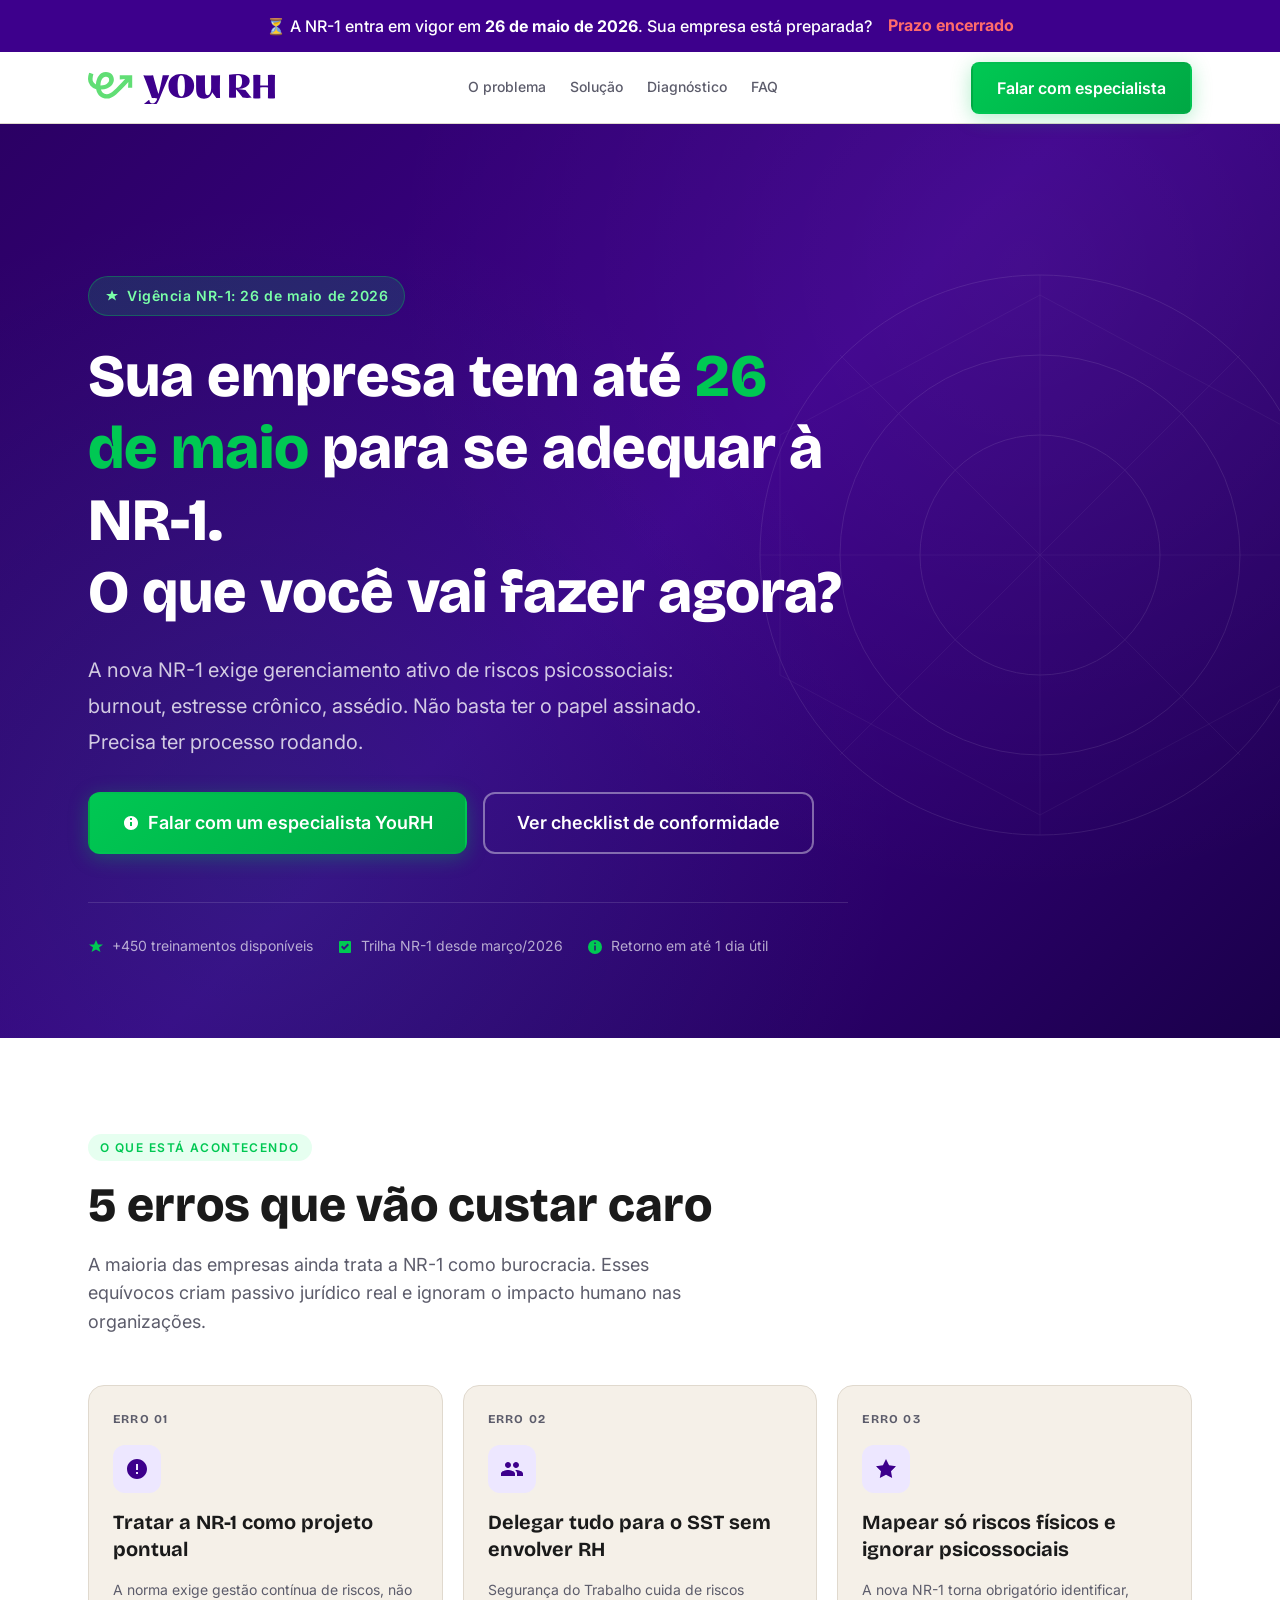
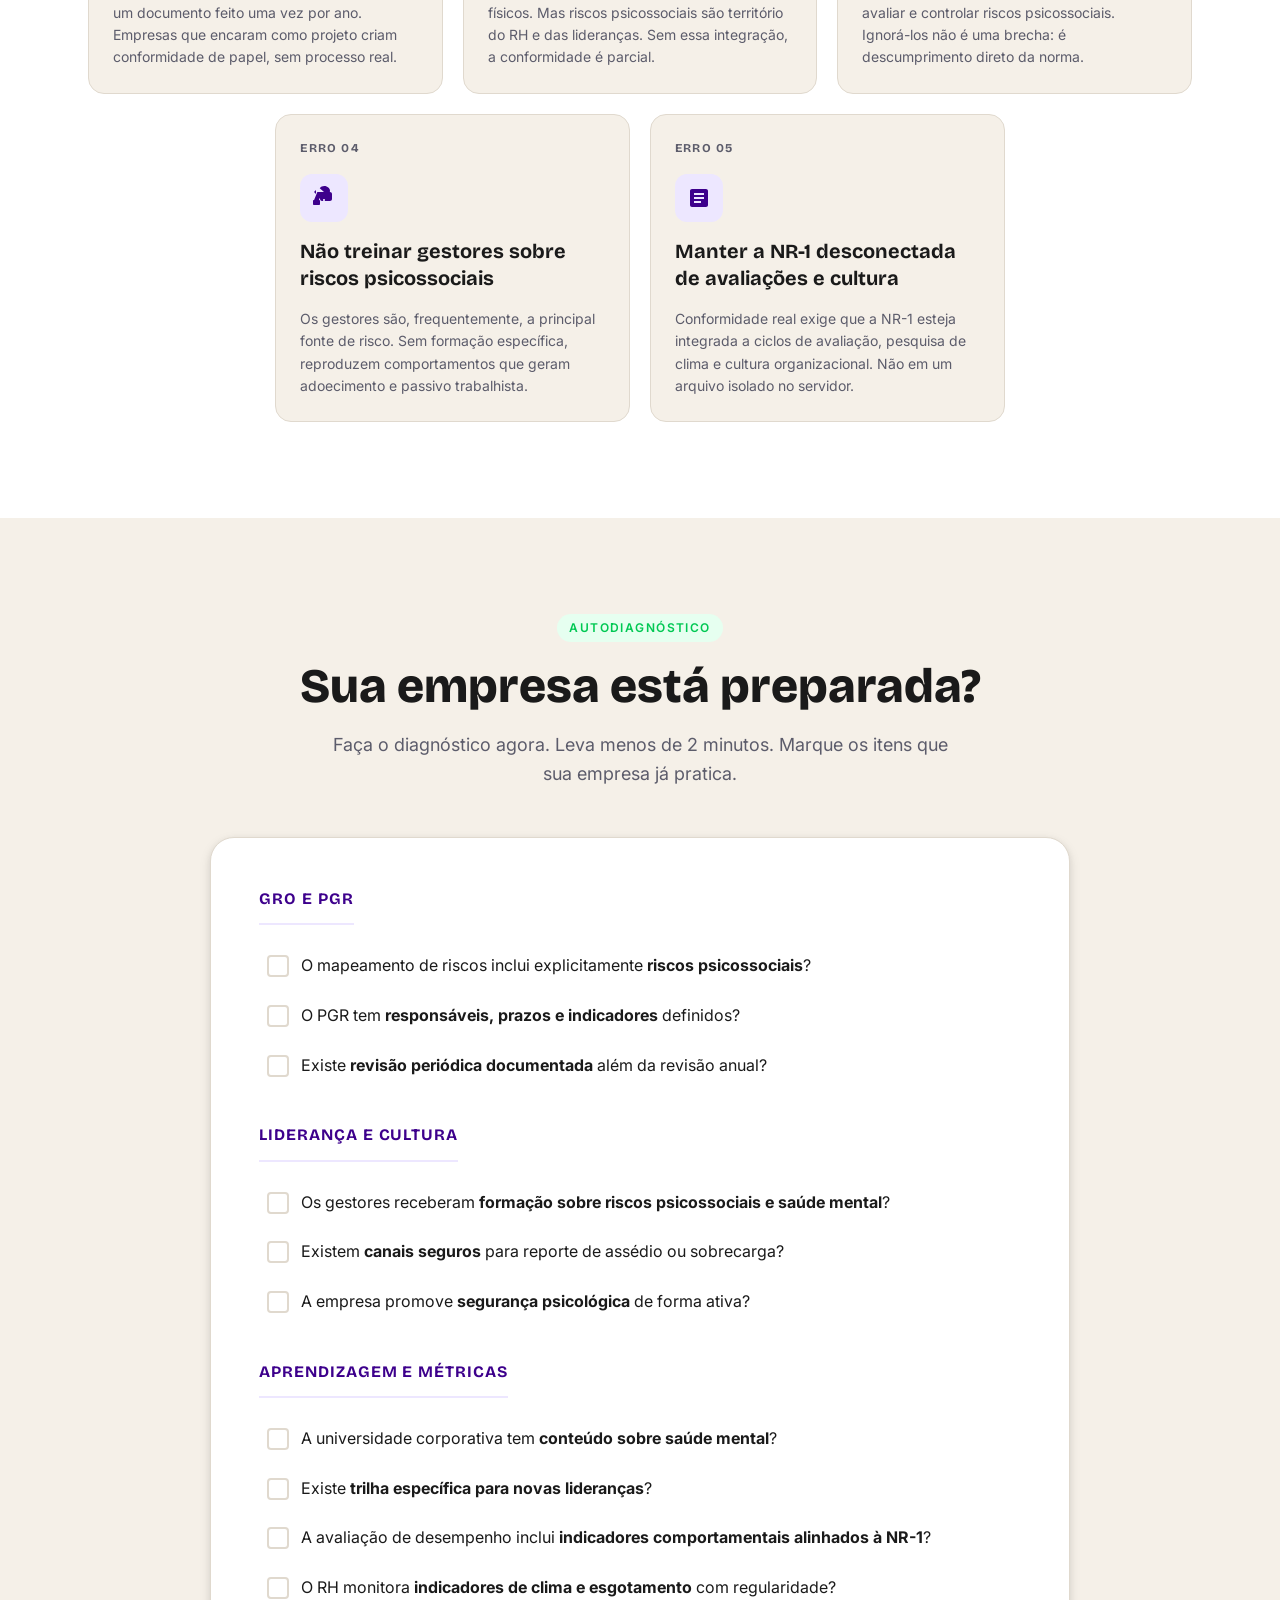
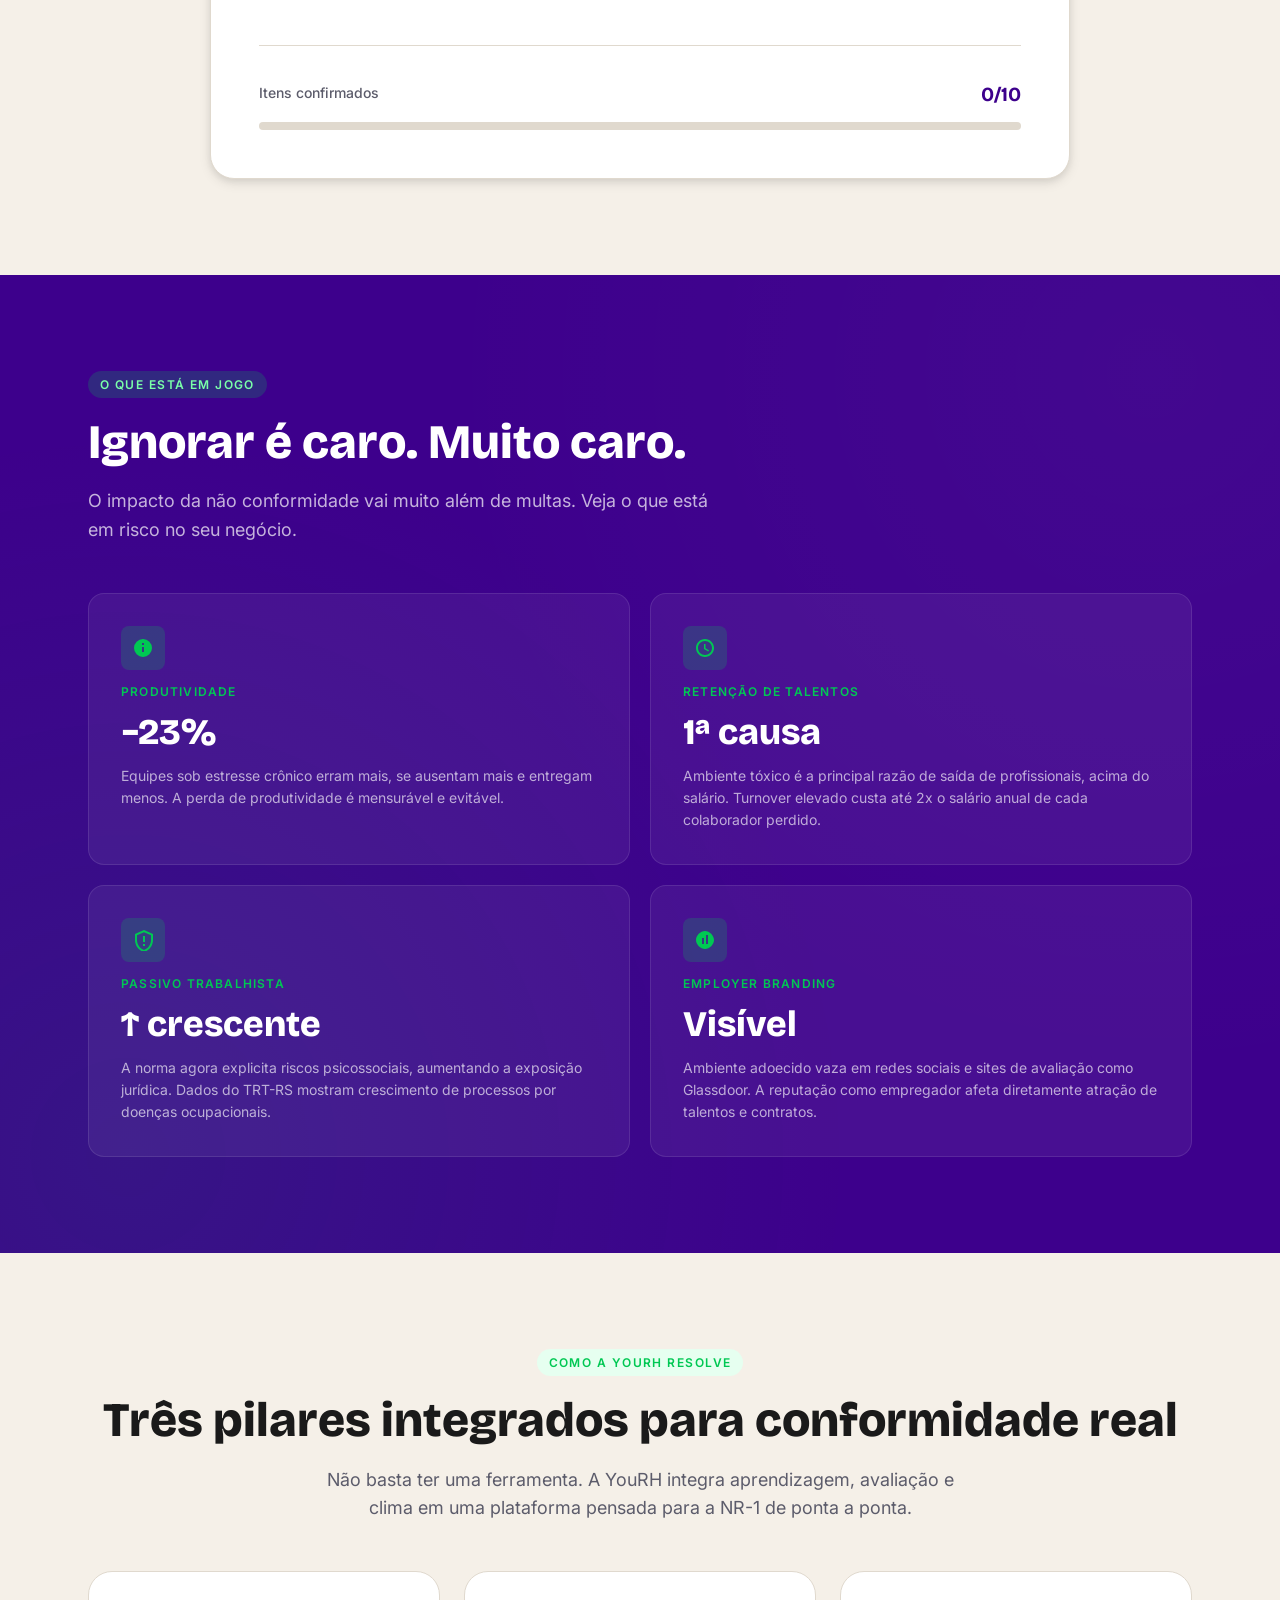
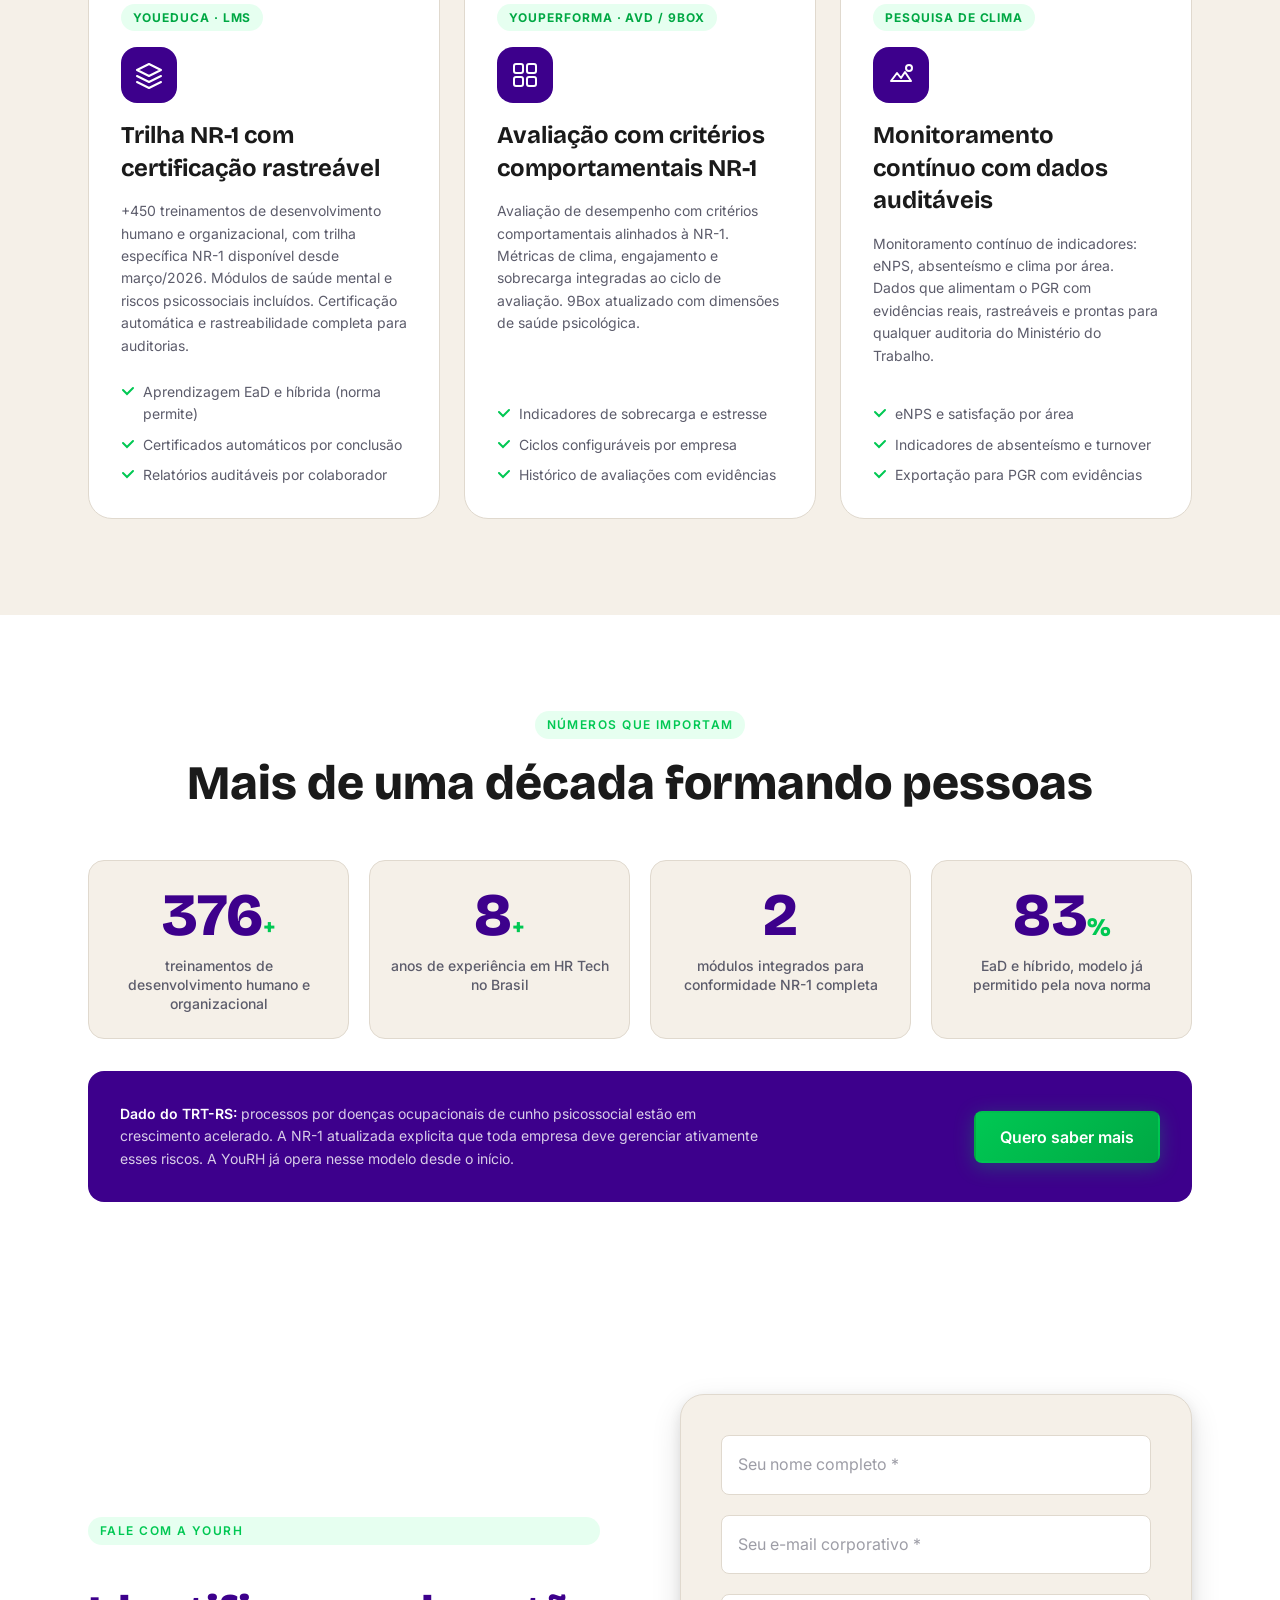
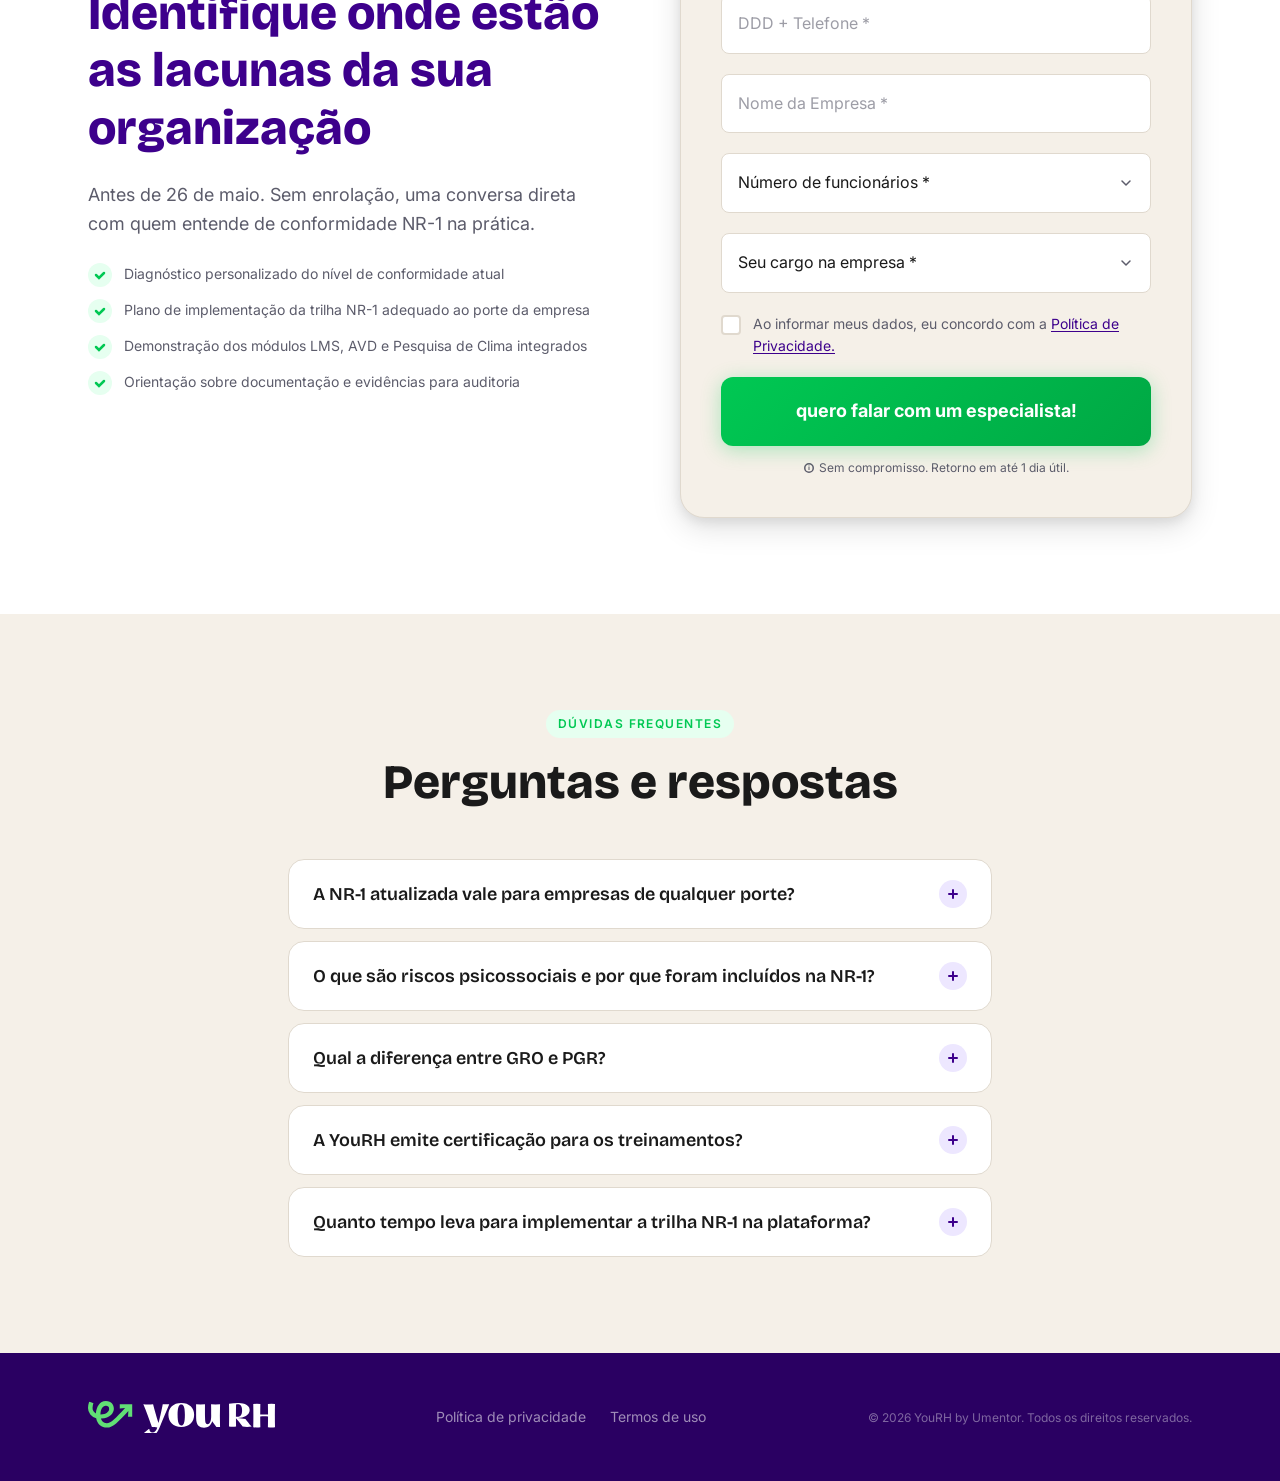
==== commit 1c4366b3: "Add files via upload" ====
--- a/index.html
+++ b/index.html
@@ -1049,7 +1049,7 @@
         </a>
 
         <nav class="footer__links" aria-label="Links do rodapé">
-          <a href="#" class="footer__link">Política de privacidade</a>
+          <a href="https://yourh.com.br/politica-de-privacidade" target="_blank" rel="noopener" class="footer__link">Política de privacidade</a>
           <a href="#" class="footer__link">Termos de uso</a>
         </nav>
 
--- a/css/main.css
+++ b/css/main.css
@@ -662,7 +662,7 @@
 .cost-grid {
   display: grid;
   grid-template-columns: 1fr;
-  gap: var(--space-1);
+  gap: var(--space-5);
   margin-top: var(--space-12);
 }
 
@@ -856,7 +856,7 @@
 .proof-grid {
   display: grid;
   grid-template-columns: 1fr 1fr;
-  gap: var(--space-1);
+  gap: var(--space-5);
   margin-top: var(--space-12);
 }
 
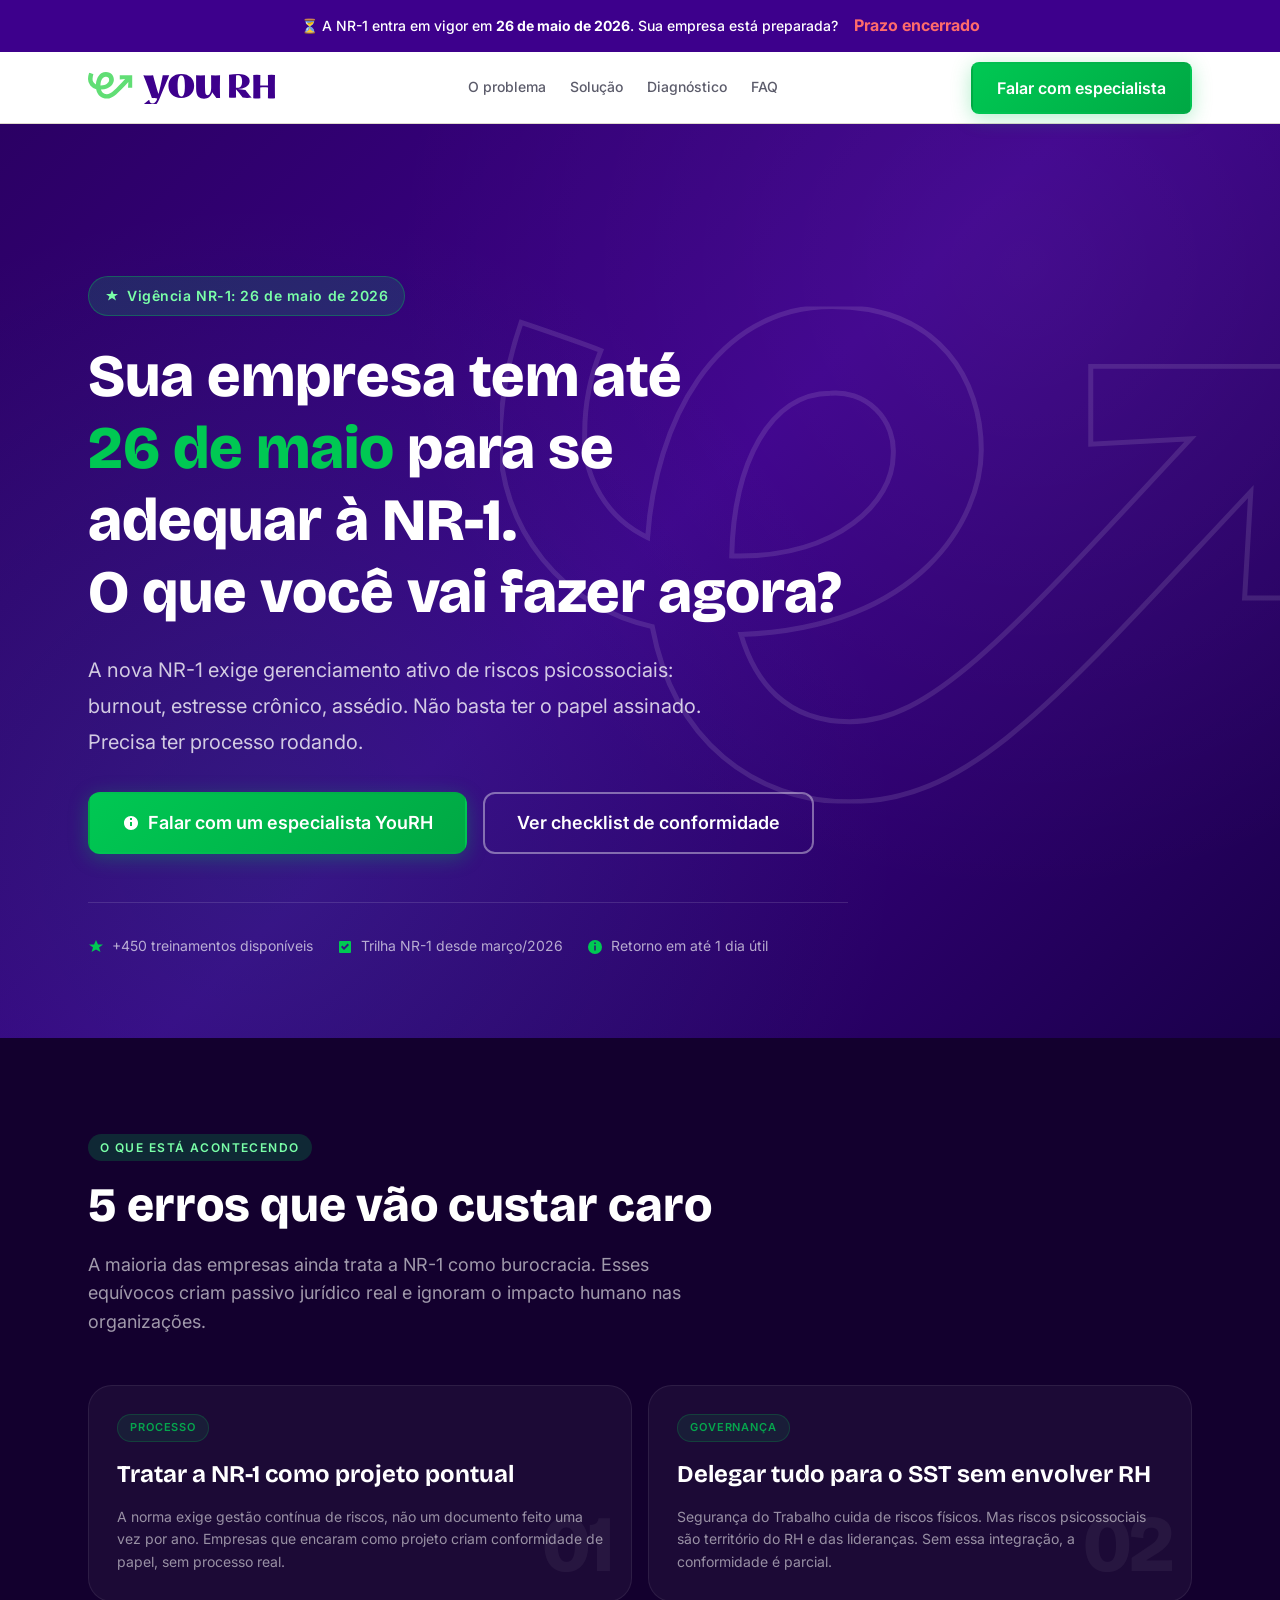
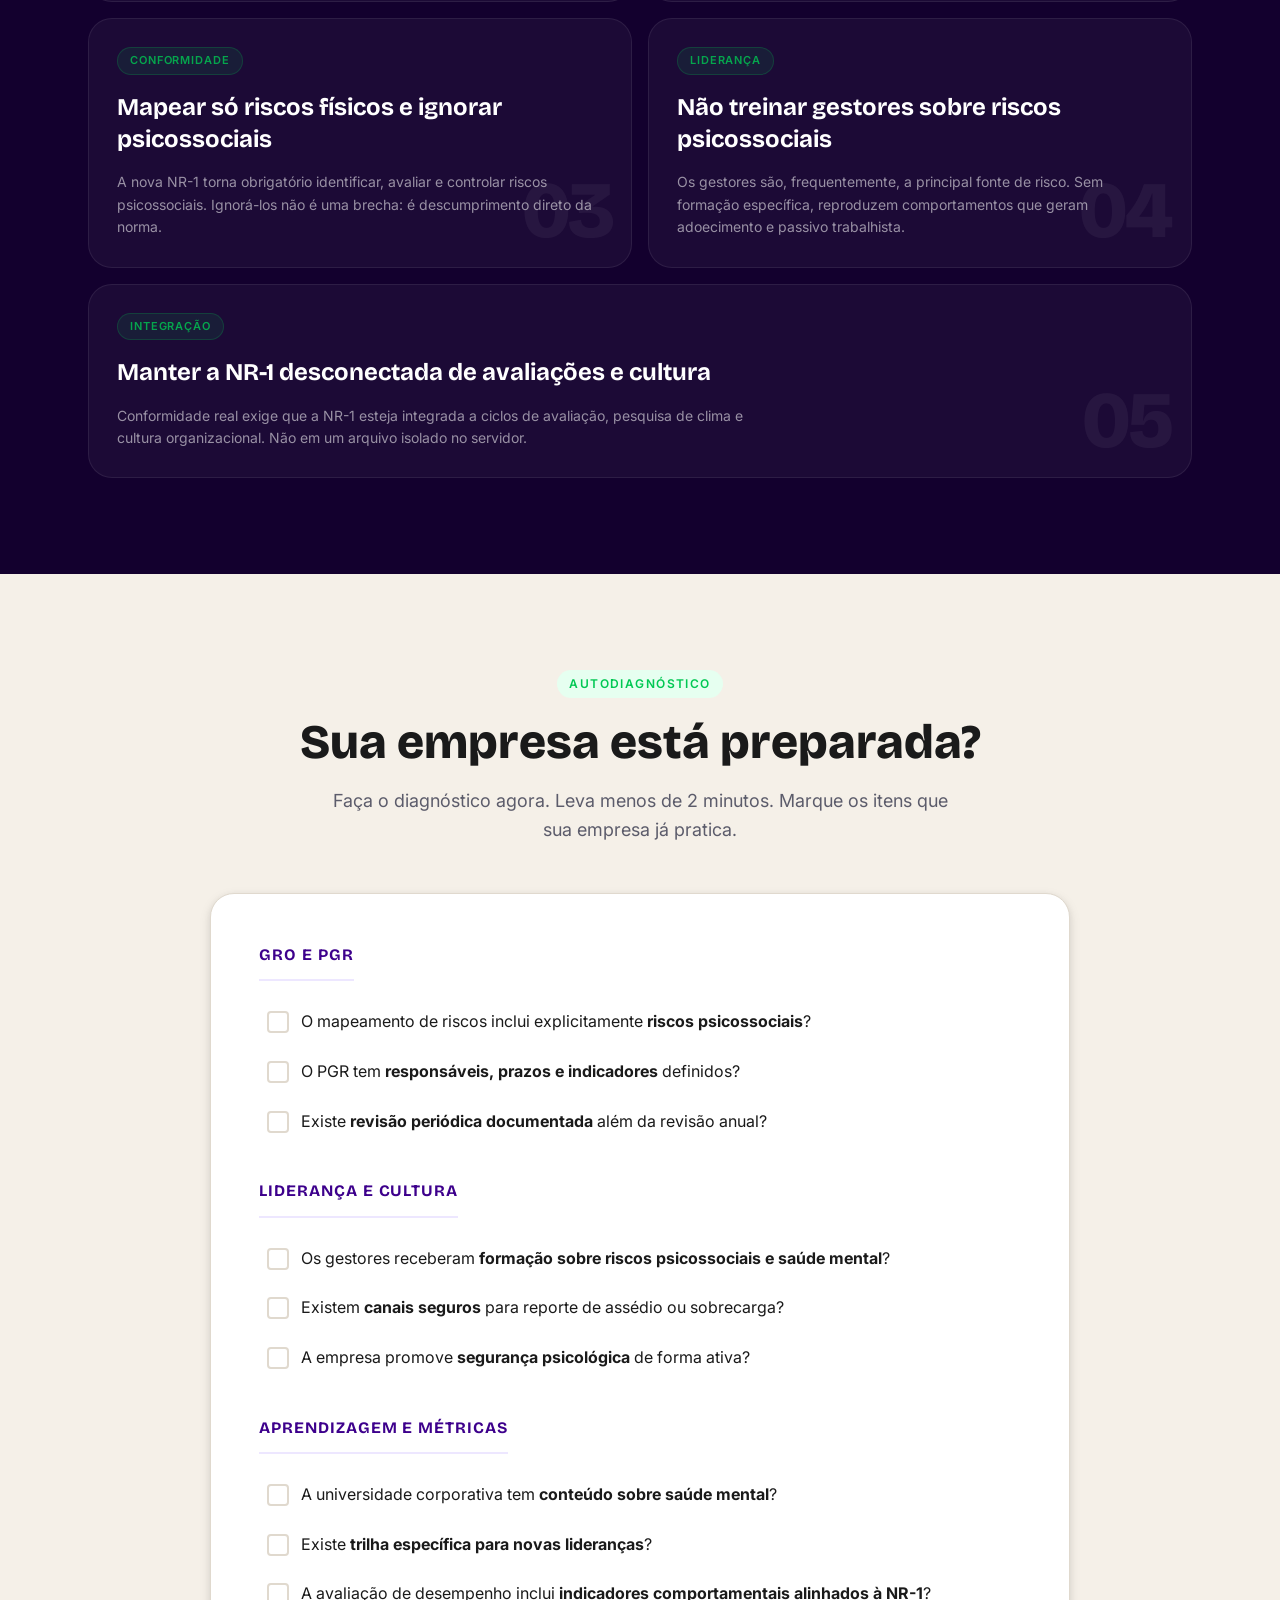
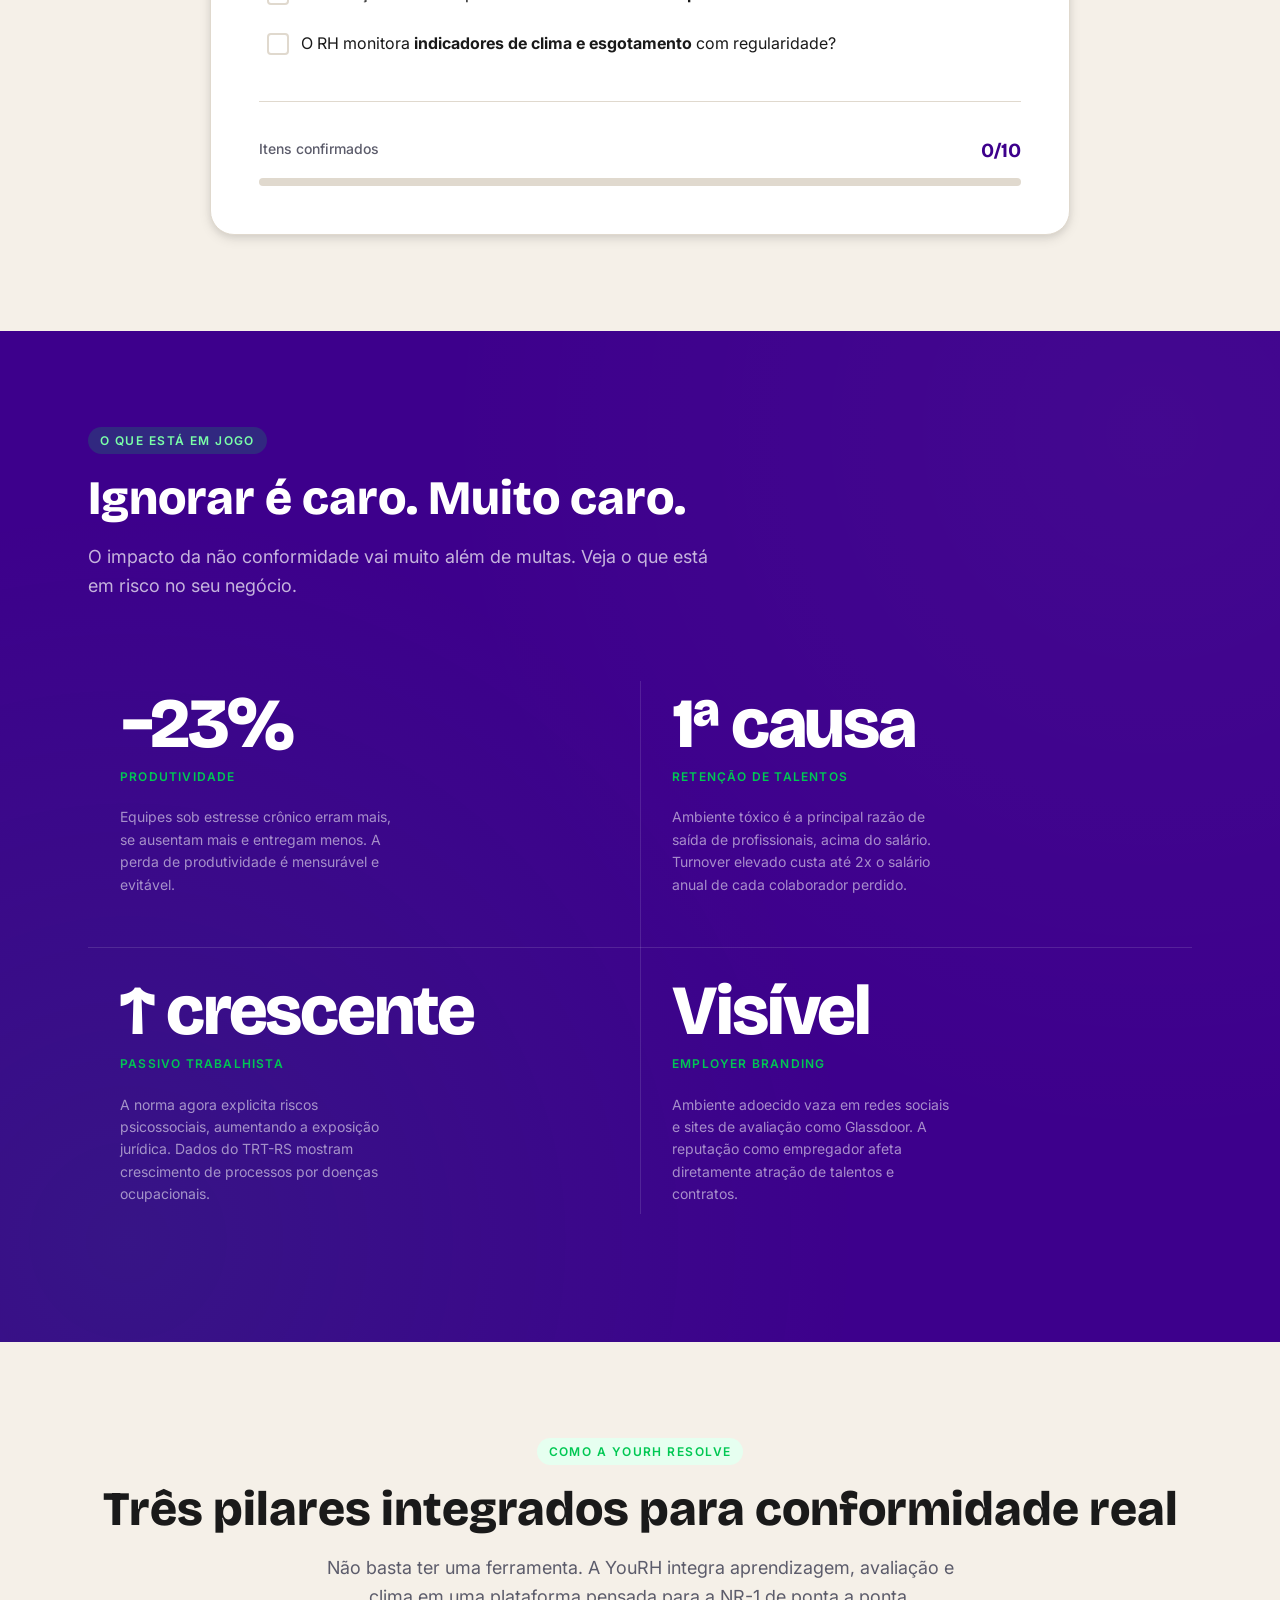
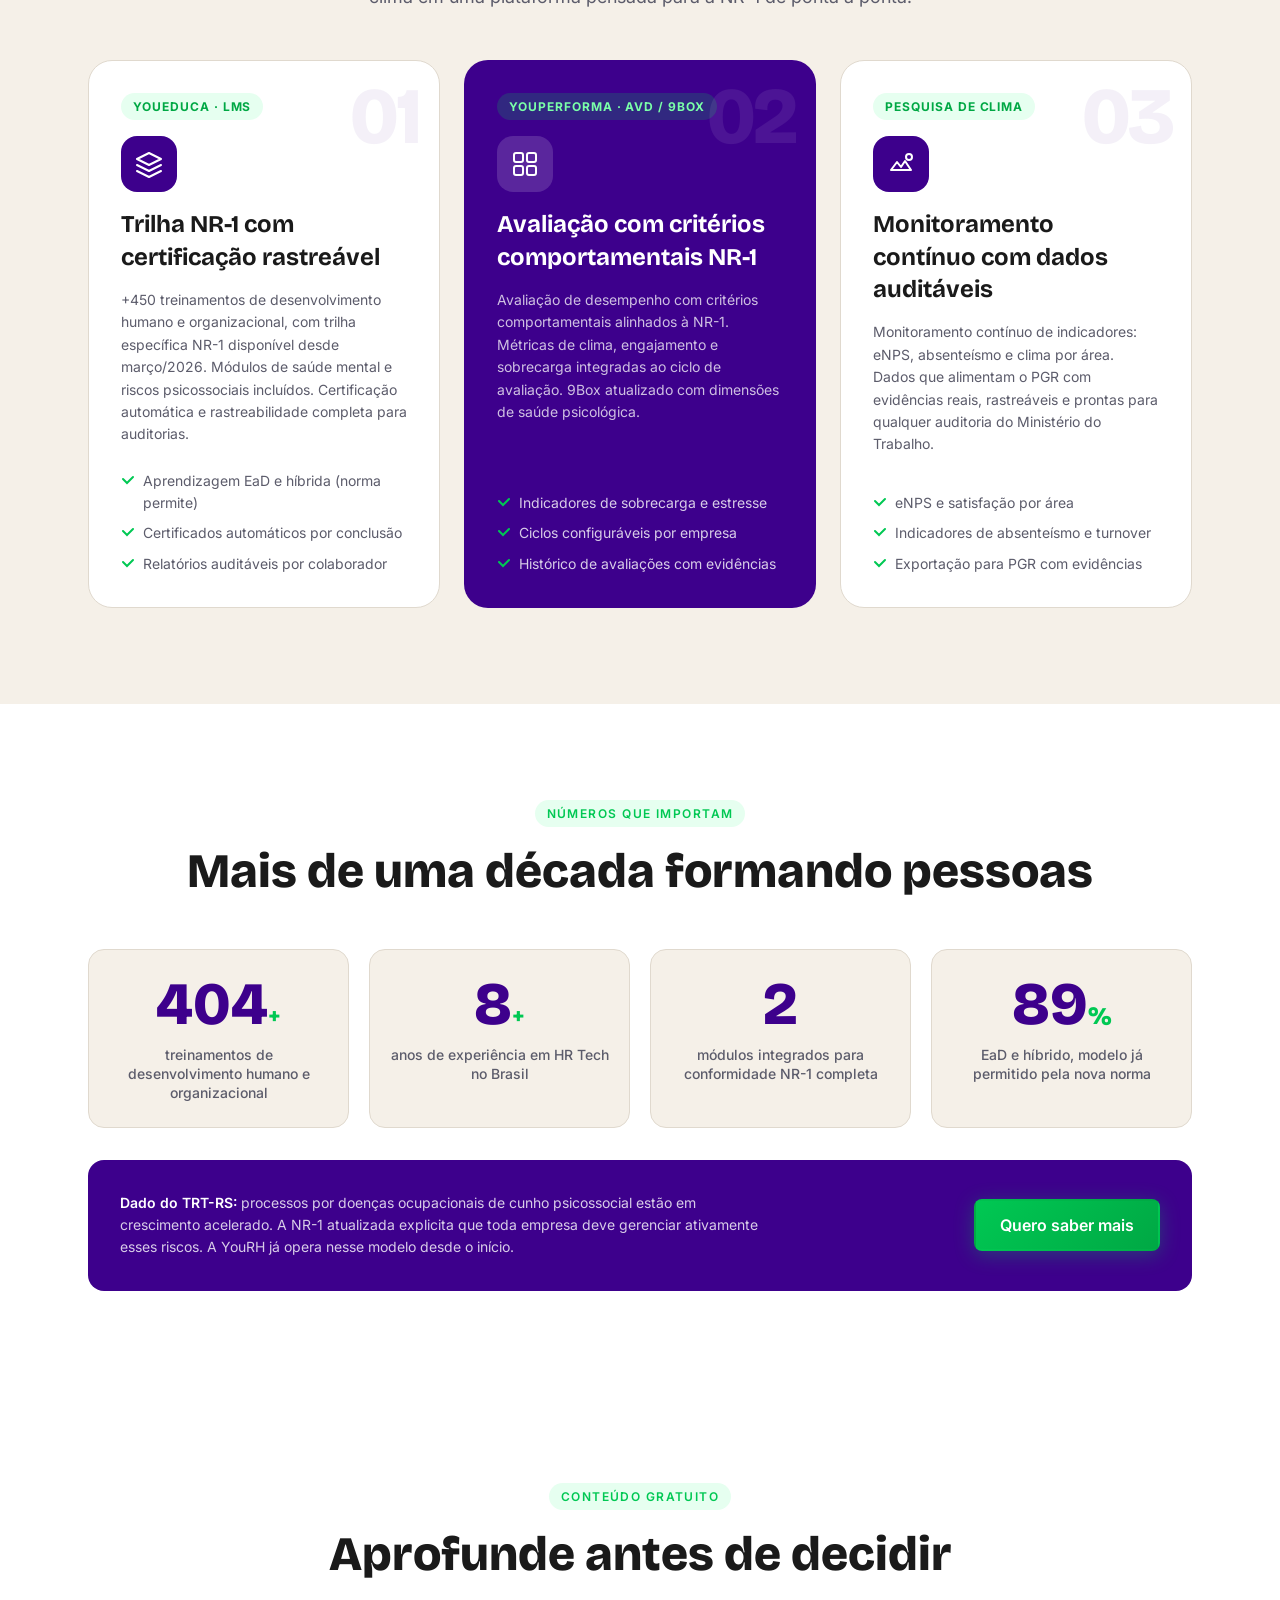
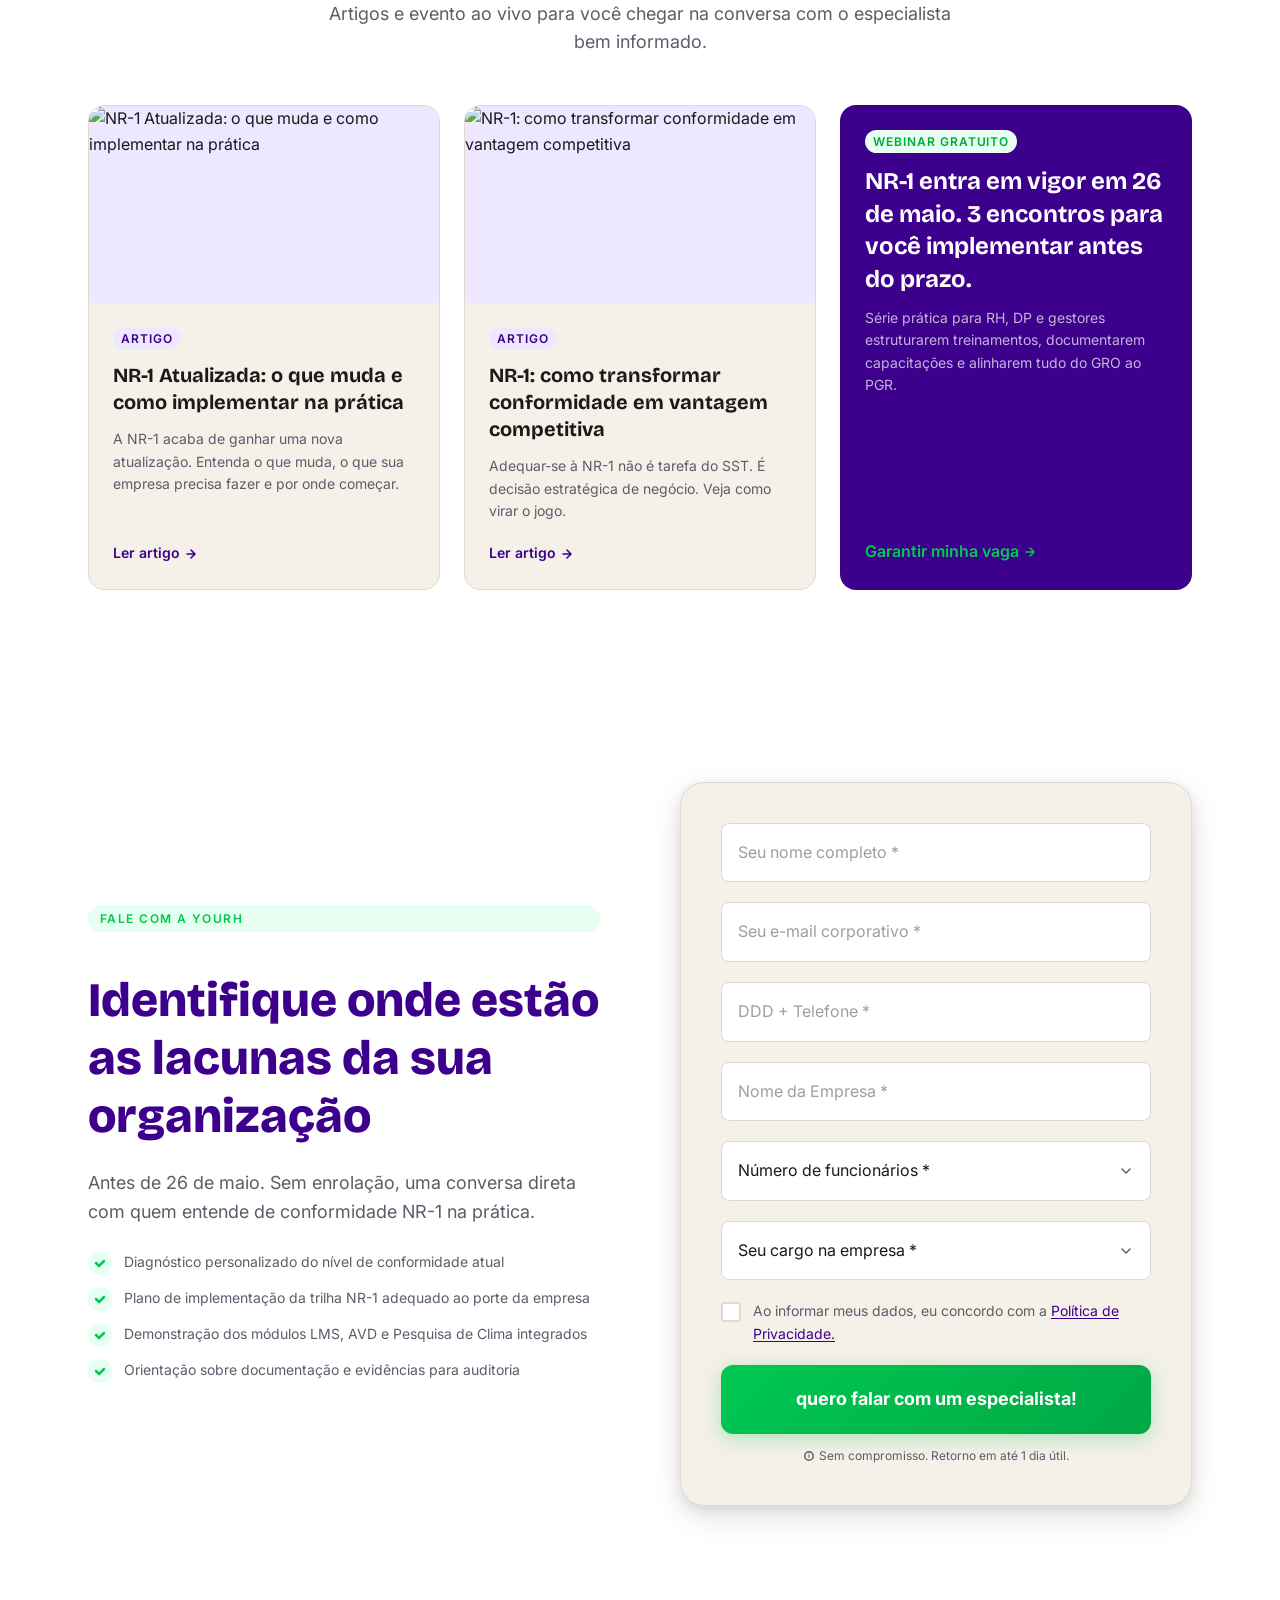
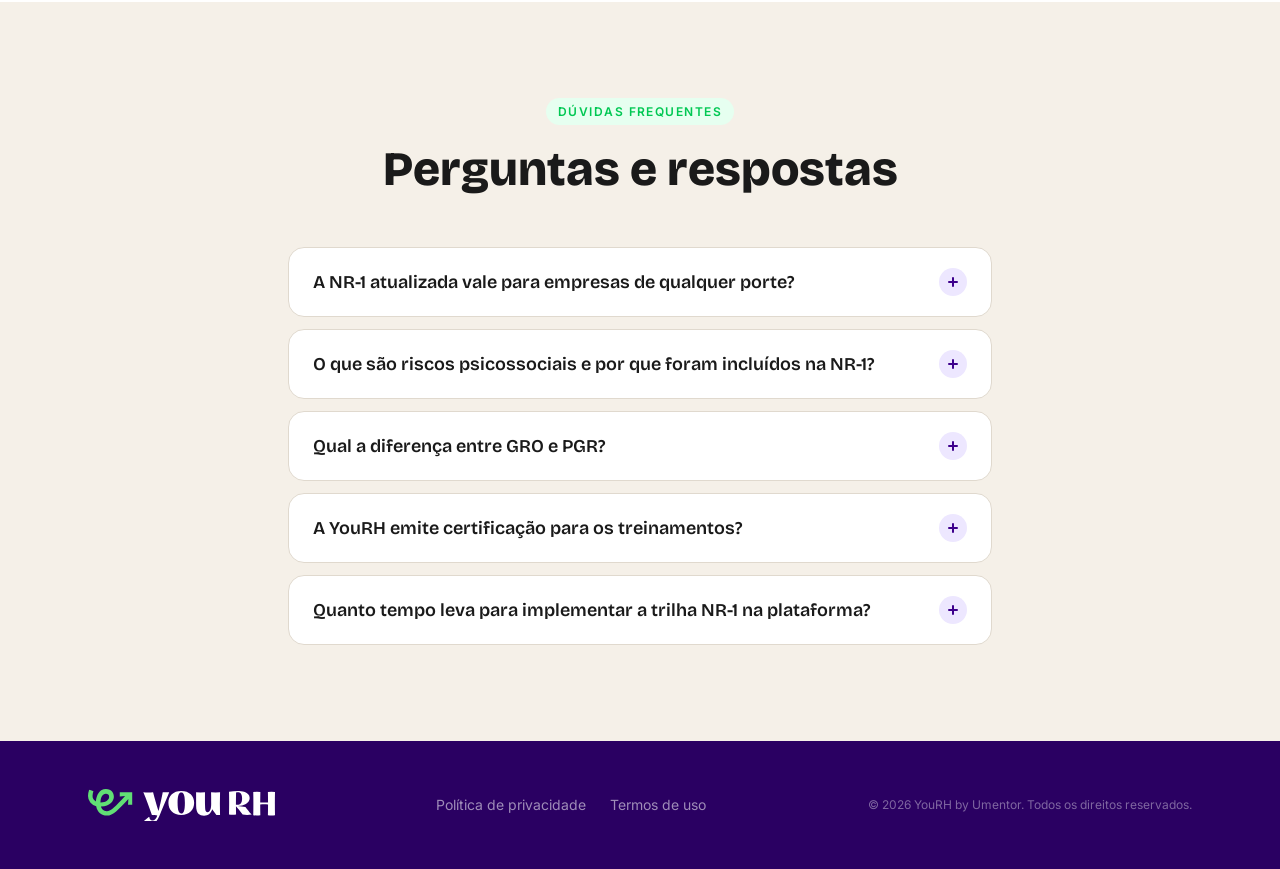
==== commit 4f1b9c73: "Add files via upload" ====
--- a/index.html
+++ b/index.html
@@ -117,16 +117,14 @@
          ============================================================ -->
     <section class="hero" id="hero" aria-labelledby="hero-title">
 
-      <!-- Elemento geométrico decorativo -->
-      <svg class="hero__geo" viewBox="0 0 600 600" fill="none" aria-hidden="true">
-        <circle cx="300" cy="300" r="280" stroke="white" stroke-width="1"/>
-        <circle cx="300" cy="300" r="200" stroke="white" stroke-width="1"/>
-        <circle cx="300" cy="300" r="120" stroke="white" stroke-width="1"/>
-        <line x1="20" y1="300" x2="580" y2="300" stroke="white" stroke-width="0.5"/>
-        <line x1="300" y1="20" x2="300" y2="580" stroke="white" stroke-width="0.5"/>
-        <line x1="100" y1="100" x2="500" y2="500" stroke="white" stroke-width="0.5"/>
-        <line x1="500" y1="100" x2="100" y2="500" stroke="white" stroke-width="0.5"/>
-        <polygon points="300,40 560,180 560,420 300,560 40,420 40,180" stroke="white" stroke-width="0.5" fill="none"/>
+      <!-- Logo YouRH — traçado decorativo -->
+      <svg class="hero__geo" viewBox="0 0 66 40" fill="none" aria-hidden="true">
+        <path
+          d="M47.548,4.818v6.26l8.04-.435c-14.822,16-20.871,22.77-27.435,22.77-5.238,0-7.686-3.36-8.757-7.021,14.412-.5,19.342-9.319,19.342-14.846C38.738,6.092,35.533,0,26.72,0,17.191,0,12.512,9.451,11.881,18.583a8.806,8.806,0,0,1-5.065-8.314,17.589,17.589,0,0,1,1.3-6.724C6.529,2.918,1.7,1.282,1.7,1.282A30.663,30.663,0,0,0,0,10.628,15.478,15.478,0,0,0,12.252,25.76c1.725,9.229,8.252,14.106,15.9,14.106,9.9,0,16.675-8.377,32.28-24.966l-.5,8.56h6.26V4.818H47.548ZM26.6,6.975a4.651,4.651,0,0,1,5.048,4.967c0,3.827-4.487,8.147-12.371,8.147-.211,0-.419,0-.625-.009C18.81,12.6,21.721,6.975,26.6,6.975"
+          stroke="white"
+          stroke-width="0.4"
+          fill="none"
+        />
       </svg>
 
       <div class="container">
@@ -140,7 +138,7 @@
           </div>
 
           <h1 class="hero__title animate-on-scroll delay-100" id="hero-title">
-            Sua empresa tem até <mark>26 de maio</mark> para se adequar à NR-1.<br>
+            Sua empresa tem até <mark>26&nbsp;de&nbsp;maio</mark> para se adequar à NR-1.<br>
             O que você vai fazer agora?
           </h1>
 
@@ -205,12 +203,8 @@
         <div class="problems-grid" role="list">
 
           <article class="problem-card animate-on-scroll delay-100" role="listitem">
-            <div class="problem-card__number">Erro 01</div>
-            <div class="problem-card__icon" aria-hidden="true">
-              <svg width="24" height="24" viewBox="0 0 24 24" fill="none">
-                <path d="M12 2C6.48 2 2 6.48 2 12s4.48 10 10 10 10-4.48 10-10S17.52 2 12 2zm1 15h-2v-2h2v2zm0-4h-2V7h2v6z" fill="currentColor"/>
-              </svg>
-            </div>
+            <div class="problem-card__num" aria-hidden="true">01</div>
+            <span class="problem-card__tag">Processo</span>
             <h3 class="problem-card__title">Tratar a NR-1 como projeto pontual</h3>
             <p class="problem-card__desc">
               A norma exige gestão contínua de riscos, não um documento feito uma vez por ano.
@@ -218,13 +212,9 @@
             </p>
           </article>
 
-          <article class="problem-card animate-on-scroll delay-200" role="listitem">
-            <div class="problem-card__number">Erro 02</div>
-            <div class="problem-card__icon" aria-hidden="true">
-              <svg width="24" height="24" viewBox="0 0 24 24" fill="none">
-                <path d="M16 11c1.66 0 2.99-1.34 2.99-3S17.66 5 16 5c-1.66 0-3 1.34-3 3s1.34 3 3 3zm-8 0c1.66 0 2.99-1.34 2.99-3S9.66 5 8 5C6.34 5 5 6.34 5 8s1.34 3 3 3zm0 2c-2.33 0-7 1.17-7 3.5V19h14v-2.5c0-2.33-4.67-3.5-7-3.5zm8 0c-.29 0-.62.02-.97.05 1.16.84 1.97 1.97 1.97 3.45V19h6v-2.5c0-2.33-4.67-3.5-7-3.5z" fill="currentColor"/>
-              </svg>
-            </div>
+          <article class="problem-card animate-on-scroll delay-150" role="listitem">
+            <div class="problem-card__num" aria-hidden="true">02</div>
+            <span class="problem-card__tag">Governança</span>
             <h3 class="problem-card__title">Delegar tudo para o SST sem envolver RH</h3>
             <p class="problem-card__desc">
               Segurança do Trabalho cuida de riscos físicos. Mas riscos psicossociais são
@@ -232,13 +222,9 @@
             </p>
           </article>
 
-          <article class="problem-card animate-on-scroll delay-300" role="listitem">
-            <div class="problem-card__number">Erro 03</div>
-            <div class="problem-card__icon" aria-hidden="true">
-              <svg width="24" height="24" viewBox="0 0 24 24" fill="none">
-                <path d="M12 2l3.09 6.26L22 9.27l-5 4.87 1.18 6.88L12 17.77l-6.18 3.25L7 14.14 2 9.27l6.91-1.01L12 2z" fill="currentColor"/>
-              </svg>
-            </div>
+          <article class="problem-card animate-on-scroll delay-200" role="listitem">
+            <div class="problem-card__num" aria-hidden="true">03</div>
+            <span class="problem-card__tag">Conformidade</span>
             <h3 class="problem-card__title">Mapear só riscos físicos e ignorar psicossociais</h3>
             <p class="problem-card__desc">
               A nova NR-1 torna obrigatório identificar, avaliar e controlar riscos psicossociais.
@@ -246,13 +232,9 @@
             </p>
           </article>
 
-          <article class="problem-card animate-on-scroll delay-400" role="listitem">
-            <div class="problem-card__number">Erro 04</div>
-            <div class="problem-card__icon" aria-hidden="true">
-              <svg width="24" height="24" viewBox="0 0 24 24" fill="none">
-                <path d="M20 6h-2.18c.07-.44.18-.88.18-1.33C18 2.54 15.46 0 12.33 0c-1.88 0-3.53.88-4.58 2.23L12 6H4V4l-2 2 2 2v-2h1.35l-3.27 8H2c-.55 0-1 .45-1 1v3c0 .55.45 1 1 1h5c.55 0 1-.45 1-1v-3c0-.55-.45-1-1-1H6.87l.89-2.18C8.16 14.6 9.04 15 10 15h8c1.11 0 2-.89 2-2V8c0-1.11-.89-2-2-2zm-8 9c-.55 0-1-.45-1-1s.45-1 1-1 1 .45 1 1-.45 1-1 1z" fill="currentColor"/>
-              </svg>
-            </div>
+          <article class="problem-card animate-on-scroll delay-250" role="listitem">
+            <div class="problem-card__num" aria-hidden="true">04</div>
+            <span class="problem-card__tag">Liderança</span>
             <h3 class="problem-card__title">Não treinar gestores sobre riscos psicossociais</h3>
             <p class="problem-card__desc">
               Os gestores são, frequentemente, a principal fonte de risco. Sem formação
@@ -260,13 +242,9 @@
             </p>
           </article>
 
-          <article class="problem-card animate-on-scroll delay-500" role="listitem">
-            <div class="problem-card__number">Erro 05</div>
-            <div class="problem-card__icon" aria-hidden="true">
-              <svg width="24" height="24" viewBox="0 0 24 24" fill="none">
-                <path d="M19 3H5c-1.1 0-2 .9-2 2v14c0 1.1.9 2 2 2h14c1.1 0 2-.9 2-2V5c0-1.1-.9-2-2-2zm-5 14H7v-2h7v2zm3-4H7v-2h10v2zm0-4H7V7h10v2z" fill="currentColor"/>
-              </svg>
-            </div>
+          <article class="problem-card problem-card--wide animate-on-scroll delay-300" role="listitem">
+            <div class="problem-card__num" aria-hidden="true">05</div>
+            <span class="problem-card__tag">Integração</span>
             <h3 class="problem-card__title">Manter a NR-1 desconectada de avaliações e cultura</h3>
             <p class="problem-card__desc">
               Conformidade real exige que a NR-1 esteja integrada a ciclos de avaliação,
@@ -299,11 +277,11 @@
           <form aria-label="Checklist de conformidade NR-1" onsubmit="return false;">
 
             <!-- Grupo 1: GRO e PGR -->
-            <fieldset class="checklist-group">
+            <fieldset class="checklist-group" data-group="gro">
               <legend class="checklist-group__title">GRO e PGR</legend>
 
               <label class="checklist-item">
-                <input type="checkbox" aria-label="O mapeamento de riscos inclui explicitamente riscos psicossociais" />
+                <input type="checkbox" aria-label="O mapeamento de riscos inclui explicitamente riscos psicossociais" data-lacuna="Riscos psicossociais ausentes do mapeamento: sua empresa não tem base legal para o GRO." />
                 <span class="checklist-item__box" aria-hidden="true">
                   <svg width="12" height="12" viewBox="0 0 12 12" fill="none"><path d="M2 6l3 3 5-5" stroke="currentColor" stroke-width="2" stroke-linecap="round"/></svg>
                 </span>
@@ -313,7 +291,7 @@
               </label>
 
               <label class="checklist-item">
-                <input type="checkbox" aria-label="O PGR tem responsáveis, prazos e indicadores definidos" />
+                <input type="checkbox" aria-label="O PGR tem responsáveis, prazos e indicadores definidos" data-lacuna="PGR sem responsáveis e prazos não vale em auditoria: é documento sem força jurídica." />
                 <span class="checklist-item__box" aria-hidden="true">
                   <svg width="12" height="12" viewBox="0 0 12 12" fill="none"><path d="M2 6l3 3 5-5" stroke="currentColor" stroke-width="2" stroke-linecap="round"/></svg>
                 </span>
@@ -323,7 +301,7 @@
               </label>
 
               <label class="checklist-item">
-                <input type="checkbox" aria-label="Existe revisão periódica documentada além da revisão anual" />
+                <input type="checkbox" aria-label="Existe revisão periódica documentada além da revisão anual" data-lacuna="Sem revisões documentadas, qualquer mudança no ambiente vira passivo trabalhista." />
                 <span class="checklist-item__box" aria-hidden="true">
                   <svg width="12" height="12" viewBox="0 0 12 12" fill="none"><path d="M2 6l3 3 5-5" stroke="currentColor" stroke-width="2" stroke-linecap="round"/></svg>
                 </span>
@@ -334,11 +312,11 @@
             </fieldset>
 
             <!-- Grupo 2: Liderança e cultura -->
-            <fieldset class="checklist-group">
+            <fieldset class="checklist-group" data-group="lideranca">
               <legend class="checklist-group__title">Liderança e cultura</legend>
 
               <label class="checklist-item">
-                <input type="checkbox" aria-label="Os gestores receberam formação sobre riscos psicossociais e saúde mental" />
+                <input type="checkbox" aria-label="Os gestores receberam formação sobre riscos psicossociais e saúde mental" data-lacuna="Gestores sem formação são a principal fonte de risco psicossocial e não sabem disso." />
                 <span class="checklist-item__box" aria-hidden="true">
                   <svg width="12" height="12" viewBox="0 0 12 12" fill="none"><path d="M2 6l3 3 5-5" stroke="currentColor" stroke-width="2" stroke-linecap="round"/></svg>
                 </span>
@@ -348,7 +326,7 @@
               </label>
 
               <label class="checklist-item">
-                <input type="checkbox" aria-label="Existem canais seguros para reporte de assédio ou sobrecarga" />
+                <input type="checkbox" aria-label="Existem canais seguros para reporte de assédio ou sobrecarga" data-lacuna="Sem canal de reporte, problemas ficam invisíveis até virar processo trabalhista." />
                 <span class="checklist-item__box" aria-hidden="true">
                   <svg width="12" height="12" viewBox="0 0 12 12" fill="none"><path d="M2 6l3 3 5-5" stroke="currentColor" stroke-width="2" stroke-linecap="round"/></svg>
                 </span>
@@ -358,7 +336,7 @@
               </label>
 
               <label class="checklist-item">
-                <input type="checkbox" aria-label="A empresa promove segurança psicológica de forma ativa" />
+                <input type="checkbox" aria-label="A empresa promove segurança psicológica de forma ativa" data-lacuna="Sem segurança psicológica, colaboradores não reportam riscos e a conformidade é ilusória." />
                 <span class="checklist-item__box" aria-hidden="true">
                   <svg width="12" height="12" viewBox="0 0 12 12" fill="none"><path d="M2 6l3 3 5-5" stroke="currentColor" stroke-width="2" stroke-linecap="round"/></svg>
                 </span>
@@ -369,11 +347,11 @@
             </fieldset>
 
             <!-- Grupo 3: Aprendizagem e métricas -->
-            <fieldset class="checklist-group">
+            <fieldset class="checklist-group" data-group="aprendizagem">
               <legend class="checklist-group__title">Aprendizagem e métricas</legend>
 
               <label class="checklist-item">
-                <input type="checkbox" aria-label="A universidade corporativa tem conteúdo sobre saúde mental" />
+                <input type="checkbox" aria-label="A universidade corporativa tem conteúdo sobre saúde mental" data-lacuna="Sem conteúdo de saúde mental, a trilha de treinamento da NR-1 está incompleta." />
                 <span class="checklist-item__box" aria-hidden="true">
                   <svg width="12" height="12" viewBox="0 0 12 12" fill="none"><path d="M2 6l3 3 5-5" stroke="currentColor" stroke-width="2" stroke-linecap="round"/></svg>
                 </span>
@@ -383,7 +361,7 @@
               </label>
 
               <label class="checklist-item">
-                <input type="checkbox" aria-label="Existe trilha específica para novas lideranças" />
+                <input type="checkbox" aria-label="Existe trilha específica para novas lideranças" data-lacuna="Novas lideranças sem trilha replicam comportamentos de risco sem saber." />
                 <span class="checklist-item__box" aria-hidden="true">
                   <svg width="12" height="12" viewBox="0 0 12 12" fill="none"><path d="M2 6l3 3 5-5" stroke="currentColor" stroke-width="2" stroke-linecap="round"/></svg>
                 </span>
@@ -393,7 +371,7 @@
               </label>
 
               <label class="checklist-item">
-                <input type="checkbox" aria-label="A avaliação de desempenho inclui indicadores comportamentais alinhados à NR-1" />
+                <input type="checkbox" aria-label="A avaliação de desempenho inclui indicadores comportamentais alinhados à NR-1" data-lacuna="AVD desconectada da NR-1 não gera evidências para o PGR." />
                 <span class="checklist-item__box" aria-hidden="true">
                   <svg width="12" height="12" viewBox="0 0 12 12" fill="none"><path d="M2 6l3 3 5-5" stroke="currentColor" stroke-width="2" stroke-linecap="round"/></svg>
                 </span>
@@ -403,7 +381,7 @@
               </label>
 
               <label class="checklist-item">
-                <input type="checkbox" aria-label="O RH monitora indicadores de clima e esgotamento com regularidade" />
+                <input type="checkbox" aria-label="O RH monitora indicadores de clima e esgotamento com regularidade" data-lacuna="Sem dados de clima, o PGR é uma estimativa e não uma evidência auditável." />
                 <span class="checklist-item__box" aria-hidden="true">
                   <svg width="12" height="12" viewBox="0 0 12 12" fill="none"><path d="M2 6l3 3 5-5" stroke="currentColor" stroke-width="2" stroke-linecap="round"/></svg>
                 </span>
@@ -427,6 +405,7 @@
             <!-- Resultado dinâmico -->
             <div class="checklist-result" id="checklist-result" role="alert" aria-live="polite">
               <h3 class="checklist-result__title" id="checklist-result-title"></h3>
+              <div class="checklist-result__gaps" id="checklist-result-gaps"></div>
               <p class="checklist-result__desc" id="checklist-result-desc"></p>
               <a href="#form" class="btn btn--primary" id="checklist-result-cta">Falar com um especialista</a>
             </div>
@@ -455,13 +434,8 @@
         <div class="cost-grid" role="list">
 
           <div class="cost-item animate-on-scroll delay-100" role="listitem">
-            <div class="cost-item__icon" aria-hidden="true">
-              <svg width="22" height="22" viewBox="0 0 22 22" fill="none">
-                <path d="M11 2a9 9 0 100 18A9 9 0 0011 2zm1 13H10v-5h2v5zm0-7H10V6h2v2z" fill="currentColor"/>
-              </svg>
-            </div>
+            <div class="cost-item__value">−23%</div>
             <span class="cost-item__label">Produtividade</span>
-            <div class="cost-item__value">−23%</div>
             <p class="cost-item__desc">
               Equipes sob estresse crônico erram mais, se ausentam mais e entregam menos.
               A perda de produtividade é mensurável e evitável.
@@ -469,13 +443,8 @@
           </div>
 
           <div class="cost-item animate-on-scroll delay-200" role="listitem">
-            <div class="cost-item__icon" aria-hidden="true">
-              <svg width="22" height="22" viewBox="0 0 22 22" fill="none">
-                <path d="M11 2C6.02 2 2 6.02 2 11s4.02 9 9 9 9-4.02 9-9-4.02-9-9-9zm0 2c3.87 0 7 3.13 7 7s-3.13 7-7 7-7-3.13-7-7 3.13-7 7-7zm-1 3v5l4.25 2.52.75-1.23-3.5-2.09V7H10z" fill="currentColor"/>
-              </svg>
-            </div>
+            <div class="cost-item__value">1ª causa</div>
             <span class="cost-item__label">Retenção de talentos</span>
-            <div class="cost-item__value">1ª causa</div>
             <p class="cost-item__desc">
               Ambiente tóxico é a principal razão de saída de profissionais, acima do salário.
               Turnover elevado custa até 2x o salário anual de cada colaborador perdido.
@@ -483,13 +452,8 @@
           </div>
 
           <div class="cost-item animate-on-scroll delay-300" role="listitem">
-            <div class="cost-item__icon" aria-hidden="true">
-              <svg width="22" height="22" viewBox="0 0 22 22" fill="none">
-                <path d="M12 1L3 5v6c0 5.55 3.84 10.74 9 12 5.16-1.26 9-6.45 9-12V5l-9-4zm0 2.18l7 3.12V11c0 4.52-3.04 8.74-7 9.93-3.96-1.19-7-5.41-7-9.93V6.3l7-3.12zM11 7v6h2V7h-2zm0 8v2h2v-2h-2z" fill="currentColor"/>
-              </svg>
-            </div>
+            <div class="cost-item__value">↑ crescente</div>
             <span class="cost-item__label">Passivo trabalhista</span>
-            <div class="cost-item__value">↑ crescente</div>
             <p class="cost-item__desc">
               A norma agora explicita riscos psicossociais, aumentando a exposição jurídica.
               Dados do TRT-RS mostram crescimento de processos por doenças ocupacionais.
@@ -497,13 +461,8 @@
           </div>
 
           <div class="cost-item animate-on-scroll delay-400" role="listitem">
-            <div class="cost-item__icon" aria-hidden="true">
-              <svg width="22" height="22" viewBox="0 0 22 22" fill="none">
-                <path d="M11 2C6.48 2 2 6.48 2 11s4.48 9 9 9 9-4.48 9-9-4.48-9-9-9zm-1 13H8V9h2v6zm4 0h-2V6h2v9z" fill="currentColor"/>
-              </svg>
-            </div>
+            <div class="cost-item__value">Visível</div>
             <span class="cost-item__label">Employer branding</span>
-            <div class="cost-item__value">Visível</div>
             <p class="cost-item__desc">
               Ambiente adoecido vaza em redes sociais e sites de avaliação como Glassdoor.
               A reputação como empregador afeta diretamente atração de talentos e contratos.
@@ -534,6 +493,7 @@
         <div class="solution-grid">
 
           <article class="solution-card animate-on-scroll delay-100">
+            <div class="solution-card__step" aria-hidden="true">01</div>
             <span class="solution-card__product">YouEduca · LMS</span>
             <div class="solution-card__icon" aria-hidden="true">
               <svg width="28" height="28" viewBox="0 0 28 28" fill="none">
@@ -562,7 +522,8 @@
             </ul>
           </article>
 
-          <article class="solution-card animate-on-scroll delay-200">
+          <article class="solution-card solution-card--featured animate-on-scroll delay-200">
+            <div class="solution-card__step" aria-hidden="true">02</div>
             <span class="solution-card__product">YouPerforma · AVD / 9Box</span>
             <div class="solution-card__icon" aria-hidden="true">
               <svg width="28" height="28" viewBox="0 0 28 28" fill="none">
@@ -595,6 +556,7 @@
           </article>
 
           <article class="solution-card animate-on-scroll delay-300">
+            <div class="solution-card__step" aria-hidden="true">03</div>
             <span class="solution-card__product">Pesquisa de Clima</span>
             <div class="solution-card__icon" aria-hidden="true">
               <svg width="28" height="28" viewBox="0 0 28 28" fill="none">
@@ -682,6 +644,94 @@
           <a href="#form" class="btn btn--primary" style="flex-shrink:0;">Quero saber mais</a>
         </div>
 
+      </div>
+    </section>
+
+    <!-- ============================================================
+         CONTEÚDO — Blog + Webinar
+         ============================================================ -->
+    <section class="section-content" id="conteudo" aria-labelledby="content-title">
+      <div class="container">
+
+        <div class="section-header section-header--center animate-on-scroll">
+          <span class="section-label">Conteúdo gratuito</span>
+          <h2 class="section-title" id="content-title">Aprofunde antes de decidir</h2>
+          <p class="section-subtitle">
+            Artigos e evento ao vivo para você chegar na conversa com o especialista bem informado.
+          </p>
+        </div>
+
+        <div class="content-grid">
+
+          <!-- Blog 1 -->
+          <a
+            href="https://yourh.com.br/blog/nr-1-atualizada-o-que-muda-e-como-implementar-na-pratica"
+            target="_blank"
+            rel="noopener noreferrer"
+            class="content-card animate-on-scroll delay-100"
+            aria-label="Ler artigo: NR-1 Atualizada — o que muda e como implementar na prática"
+          >
+            <div class="content-card__thumb">
+              <img
+                src="https://cdn2.cardume.digital/public/sites/yourh/images/posts/378/nr-1-atualizada-o-que-muda-e-como-implementar-na-pratica-69b983caebfd2.webp"
+                alt="NR-1 Atualizada: o que muda e como implementar na prática"
+                loading="lazy"
+              />
+            </div>
+            <div class="content-card__body">
+              <span class="content-card__tag">Artigo</span>
+              <h3 class="content-card__title">NR-1 Atualizada: o que muda e como implementar na prática</h3>
+              <p class="content-card__desc">A NR-1 acaba de ganhar uma nova atualização. Entenda o que muda, o que sua empresa precisa fazer e por onde começar.</p>
+              <span class="content-card__cta">Ler artigo
+                <svg width="14" height="14" viewBox="0 0 14 14" fill="none" aria-hidden="true"><path d="M3 7h8M7 3l4 4-4 4" stroke="currentColor" stroke-width="1.6" stroke-linecap="round" stroke-linejoin="round"/></svg>
+              </span>
+            </div>
+          </a>
+
+          <!-- Blog 2 -->
+          <a
+            href="https://yourh.com.br/blog/nr-1-por-que-cumprir-a-norma-do-jeito-certo-muda-o-negocio"
+            target="_blank"
+            rel="noopener noreferrer"
+            class="content-card animate-on-scroll delay-200"
+            aria-label="Ler artigo: NR-1 — como transformar conformidade em vantagem competitiva"
+          >
+            <div class="content-card__thumb">
+              <img
+                src="https://cdn2.cardume.digital/public/sites/yourh/images/posts/381/nr-1-por-que-cumprir-a-norma-do-jeito-certo-muda-o-negocio-69d7af0134a08.webp"
+                alt="NR-1: como transformar conformidade em vantagem competitiva"
+                loading="lazy"
+              />
+            </div>
+            <div class="content-card__body">
+              <span class="content-card__tag">Artigo</span>
+              <h3 class="content-card__title">NR-1: como transformar conformidade em vantagem competitiva</h3>
+              <p class="content-card__desc">Adequar-se à NR-1 não é tarefa do SST. É decisão estratégica de negócio. Veja como virar o jogo.</p>
+              <span class="content-card__cta">Ler artigo
+                <svg width="14" height="14" viewBox="0 0 14 14" fill="none" aria-hidden="true"><path d="M3 7h8M7 3l4 4-4 4" stroke="currentColor" stroke-width="1.6" stroke-linecap="round" stroke-linejoin="round"/></svg>
+              </span>
+            </div>
+          </a>
+
+          <!-- Webinar -->
+          <a
+            href="https://materiais.yourh.com.br/webinar-nr-1-yourh"
+            target="_blank"
+            rel="noopener noreferrer"
+            class="content-card content-card--webinar animate-on-scroll delay-300"
+            aria-label="Inscrever-se no Webinar NR-1 YouRH"
+          >
+            <div class="content-card__body">
+              <span class="content-card__tag content-card__tag--webinar">Webinar gratuito</span>
+              <h3 class="content-card__title">NR-1 entra em vigor em 26 de maio. 3 encontros para você implementar antes do prazo.</h3>
+              <p class="content-card__desc">Série prática para RH, DP e gestores estruturarem treinamentos, documentarem capacitações e alinharem tudo do GRO ao PGR.</p>
+              <span class="content-card__cta content-card__cta--green">Garantir minha vaga
+                <svg width="14" height="14" viewBox="0 0 14 14" fill="none" aria-hidden="true"><path d="M3 7h8M7 3l4 4-4 4" stroke="currentColor" stroke-width="1.6" stroke-linecap="round" stroke-linejoin="round"/></svg>
+              </span>
+            </div>
+          </a>
+
+        </div>
       </div>
     </section>
 
--- a/css/main.css
+++ b/css/main.css
@@ -223,6 +223,7 @@
   display: flex;
   align-items: center;
   justify-content: center;
+  flex-wrap: nowrap;
   gap: var(--space-4);
   flex-wrap: wrap;
   text-align: center;
@@ -230,14 +231,15 @@
 }
 
 .urgency-bar__text {
-  font-size: var(--text-sm);
-  font-weight: var(--weight-medium);
-  line-height: 1.4;
+  display: none;
 }
 
 @media (min-width: 768px) {
   .urgency-bar__text {
-    font-size: var(--text-base);
+    display: block;
+    font-size: var(--text-sm);
+    font-weight: var(--weight-medium);
+    line-height: 1.4;
   }
 }
 
@@ -396,19 +398,21 @@
 
 .hero__geo {
   position: absolute;
-  right: -120px;
+  right: -80px;
   top: 50%;
   transform: translateY(-50%);
-  width: 600px;
-  height: 600px;
-  opacity: 0.06;
+  width: 720px;
+  height: auto;
+  opacity: 0.08;
   pointer-events: none;
+  filter: drop-shadow(0 0 40px rgba(0, 200, 83, 0.15));
 }
 
 @media (min-width: 1200px) {
   .hero__geo {
-    opacity: 0.09;
-    right: -60px;
+    opacity: 0.11;
+    right: -40px;
+    width: 820px;
   }
 }
 
@@ -508,7 +512,20 @@
    ============================================================ */
 
 .section-problems {
-  background: var(--color-white);
+  background: #13002E;
+}
+
+.section-problems .section-label {
+  background: rgba(0,200,83,0.20);
+  color: #7AFFA8;
+}
+
+.section-problems .section-title {
+  color: var(--color-white);
+}
+
+.section-problems .section-subtitle {
+  color: rgba(255,255,255,0.60);
 }
 
 .section-header {
@@ -526,103 +543,91 @@
 .problems-grid {
   display: grid;
   grid-template-columns: 1fr;
-  gap: var(--space-5);
-}
-
-@media (min-width: 768px) {
+  gap: var(--space-4);
+}
+
+@media (min-width: 640px) {
   .problems-grid {
-    grid-template-columns: repeat(2, 1fr);
-  }
-}
-
-@media (min-width: 1200px) {
-  .problems-grid {
-    grid-template-columns: repeat(6, 1fr);
-  }
-
-  .problem-card {
-    grid-column: span 2;
-  }
-
-  /* Últimos 2 cards centralizados na segunda linha */
-  .problem-card:nth-child(4) {
-    grid-column: 2 / span 2;
-  }
-
-  .problem-card:nth-child(5) {
-    grid-column: 4 / span 2;
+    grid-template-columns: 1fr 1fr;
+  }
+  .problem-card--wide {
+    grid-column: 1 / -1;
+  }
+  .problem-card--wide .problem-card__title {
+    max-width: 600px;
+  }
+  .problem-card--wide .problem-card__desc {
+    max-width: 640px;
   }
 }
 
 .problem-card {
+  background: rgba(255,255,255,0.04);
+  border: 1px solid rgba(255,255,255,0.08);
+  border-radius: var(--radius-2xl);
+  padding: var(--space-7);
   display: flex;
   flex-direction: column;
   gap: var(--space-4);
-  background: var(--color-cream);
-  border: 1px solid var(--color-border);
-  border-radius: var(--radius-xl);
-  padding: var(--space-6);
-  transition: all var(--transition-normal);
   position: relative;
   overflow: hidden;
-}
-
-.problem-card::before {
-  content: '';
+  transition: background var(--transition-normal), border-color var(--transition-normal), transform var(--transition-normal);
+  cursor: default;
+}
+
+.problem-card:hover {
+  background: rgba(255,255,255,0.07);
+  border-color: rgba(255,255,255,0.14);
+  transform: translateY(-3px);
+}
+
+/* Watermark number */
+.problem-card__num {
   position: absolute;
-  top: 0;
-  left: 0;
-  right: 0;
-  height: 3px;
-  background: var(--color-purple);
-  transform: scaleX(0);
-  transform-origin: left;
-  transition: transform var(--transition-normal);
-}
-
-.problem-card:hover {
-  border-color: var(--color-purple-light);
-  transform: translateY(-4px);
-  box-shadow: var(--shadow-lg);
-}
-
-.problem-card:hover::before {
-  transform: scaleX(1);
-}
-
-.problem-card__icon {
-  width: 48px;
-  height: 48px;
-  background: var(--color-purple-light);
-  border-radius: var(--radius-lg);
-  display: flex;
-  align-items: center;
-  justify-content: center;
-  color: var(--color-purple);
-  flex-shrink: 0;
-}
-
-.problem-card__number {
+  bottom: var(--space-4);
+  right: var(--space-5);
   font-family: var(--font-headline);
-  font-size: var(--text-xs);
-  font-weight: var(--weight-bold);
-  letter-spacing: 0.10em;
+  font-size: 5rem;
+  font-weight: var(--weight-extrabold);
+  line-height: 1;
+  letter-spacing: -0.04em;
+  color: rgba(255,255,255,0.05);
+  pointer-events: none;
+  user-select: none;
+  transition: color var(--transition-normal);
+}
+
+.problem-card:hover .problem-card__num {
+  color: rgba(0,200,83,0.14);
+}
+
+.problem-card__tag {
+  display: inline-flex;
+  align-self: flex-start;
+  font-size: 11px;
+  font-weight: var(--weight-semibold);
+  letter-spacing: 0.08em;
   text-transform: uppercase;
-  color: var(--color-text-muted);
+  color: rgba(0,200,83,0.80);
+  background: rgba(0,200,83,0.10);
+  border: 1px solid rgba(0,200,83,0.20);
+  padding: var(--space-1) var(--space-3);
+  border-radius: var(--radius-full);
 }
 
 .problem-card__title {
   font-family: var(--font-headline);
-  font-size: var(--text-lg);
+  font-size: var(--text-xl);
   font-weight: var(--weight-bold);
-  color: var(--color-text);
+  color: var(--color-white);
   line-height: var(--leading-snug);
 }
 
 .problem-card__desc {
   font-size: var(--text-sm);
-  color: var(--color-text-muted);
+  color: rgba(255,255,255,0.55);
   line-height: var(--leading-normal);
+  flex: 1;
 }
 
 /* ============================================================
@@ -662,40 +667,75 @@
 .cost-grid {
   display: grid;
   grid-template-columns: 1fr;
-  gap: var(--space-5);
+  gap: 0;
   margin-top: var(--space-12);
-}
-
-@media (min-width: 768px) {
+  position: relative;
+  border-top: 1px solid rgba(255,255,255,0.12);
+}
+
+.cost-item + .cost-item {
+  border-top: 1px solid rgba(255,255,255,0.12);
+}
+
+@media (min-width: 640px) {
   .cost-grid {
-    grid-template-columns: repeat(2, 1fr);
+    grid-template-columns: 1fr 1fr;
+    border-top: none;
+  }
+
+  .cost-item + .cost-item {
+    border-top: none;
+  }
+
+  /* Horizontal separator */
+  .cost-grid::before {
+    content: '';
+    position: absolute;
+    left: 0;
+    right: 0;
+    top: 50%;
+    height: 1px;
+    background: rgba(255,255,255,0.12);
+    pointer-events: none;
+    z-index: 1;
+  }
+
+  /* Vertical separator */
+  .cost-grid::after {
+    content: '';
+    position: absolute;
+    top: var(--space-8);
+    bottom: var(--space-8);
+    left: 50%;
+    width: 1px;
+    background: rgba(255,255,255,0.12);
+    pointer-events: none;
+    z-index: 1;
   }
 }
 
 .cost-item {
-  background: rgba(255,255,255,0.06);
-  border: 1px solid rgba(255,255,255,0.10);
-  border-radius: var(--radius-xl);
-  padding: var(--space-8);
+  padding: var(--space-10) var(--space-8);
   display: flex;
   flex-direction: column;
-  gap: var(--space-3);
+  align-items: flex-start;
+  gap: var(--space-2);
   transition: background var(--transition-normal);
+  border-radius: 0;
+  cursor: default;
 }
 
 .cost-item:hover {
-  background: rgba(255,255,255,0.10);
-}
-
-.cost-item__icon {
-  width: 44px;
-  height: 44px;
-  background: rgba(0,200,83,0.20);
-  border-radius: var(--radius-md);
-  display: flex;
-  align-items: center;
-  justify-content: center;
-  color: var(--color-green);
+  background: rgba(255,255,255,0.04);
+}
+
+.cost-item__value {
+  font-family: var(--font-headline);
+  font-size: clamp(2.75rem, 5.5vw, 5rem);
+  font-weight: var(--weight-extrabold);
+  color: var(--color-white);
+  line-height: 1;
+  letter-spacing: -0.03em;
 }
 
 .cost-item__label {
@@ -704,26 +744,14 @@
   letter-spacing: 0.10em;
   text-transform: uppercase;
   color: var(--color-green);
-}
-
-.cost-item__value {
-  font-family: var(--font-headline);
-  font-size: var(--text-2xl);
-  font-weight: var(--weight-extrabold);
-  color: var(--color-white);
-  line-height: 1.1;
-}
-
-@media (min-width: 768px) {
-  .cost-item__value {
-    font-size: var(--text-3xl);
-  }
+  margin-bottom: var(--space-3);
 }
 
 .cost-item__desc {
   font-size: var(--text-sm);
-  color: rgba(255,255,255,0.65);
+  color: rgba(255,255,255,0.55);
   line-height: var(--leading-normal);
+  max-width: 280px;
 }
 
 /* ============================================================
@@ -783,6 +811,74 @@
   transform: scaleX(1);
 }
 
+/* Step number — decorative large background digit */
+.solution-card__step {
+  position: absolute;
+  top: var(--space-4);
+  right: var(--space-5);
+  font-family: var(--font-headline);
+  font-size: 5rem;
+  font-weight: var(--weight-extrabold);
+  line-height: 1;
+  letter-spacing: -0.04em;
+  color: rgba(61, 0, 140, 0.06);
+  pointer-events: none;
+  user-select: none;
+  transition: color var(--transition-normal);
+}
+
+.solution-card:hover .solution-card__step {
+  color: rgba(61, 0, 140, 0.10);
+}
+
+/* Featured card (card 02) */
+.solution-card--featured {
+  background: var(--color-purple);
+  border-color: transparent;
+}
+
+.solution-card--featured .solution-card__step {
+  color: rgba(255,255,255,0.08);
+}
+
+.solution-card--featured:hover .solution-card__step {
+  color: rgba(255,255,255,0.14);
+}
+
+.solution-card--featured::after {
+  background: linear-gradient(90deg, var(--color-green) 0%, #7AFFA8 100%);
+}
+
+.solution-card--featured .solution-card__product {
+  background: rgba(0,200,83,0.20);
+  color: #7AFFA8;
+}
+
+.solution-card--featured .solution-card__icon {
+  background: rgba(255,255,255,0.15);
+}
+
+.solution-card--featured .solution-card__title,
+.solution-card--featured .solution-card__desc {
+  color: var(--color-white);
+}
+
+.solution-card--featured .solution-card__desc {
+  color: rgba(255,255,255,0.75);
+}
+
+.solution-card--featured .solution-card__feature {
+  color: rgba(255,255,255,0.80);
+}
+
+.solution-card--featured .solution-card__feature svg {
+  color: var(--color-green);
+}
+
+.solution-card--featured:hover {
+  box-shadow: 0 20px 60px rgba(61, 0, 140, 0.40);
+}
+
 .solution-card__product {
   display: inline-flex;
   align-items: center;
@@ -1132,6 +1228,66 @@
   font-weight: var(--weight-bold);
 }
 
+/* ── Gaps de grupo ──────────────────────────────────────────── */
+
+.checklist-result__gaps {
+  display: flex;
+  flex-direction: column;
+  gap: var(--space-3);
+}
+
+.gaps-label {
+  font-size: var(--text-xs);
+  font-weight: var(--weight-semibold);
+  letter-spacing: 0.08em;
+  text-transform: uppercase;
+  color: var(--color-text-muted);
+}
+
+.gaps-badges {
+  display: flex;
+  flex-wrap: wrap;
+  gap: var(--space-2);
+}
+
+.gap-badge {
+  display: inline-flex;
+  align-items: center;
+  gap: var(--space-1);
+  font-size: var(--text-xs);
+  font-weight: var(--weight-semibold);
+  padding: var(--space-1) var(--space-3);
+  border-radius: var(--radius-full);
+}
+
+.gap-badge--weak {
+  background: rgba(211,47,47,0.10);
+  color: var(--color-error);
+  border: 1px solid rgba(211,47,47,0.20);
+}
+
+.checklist-result--warning .gap-badge--weak {
+  background: rgba(230,81,0,0.10);
+  color: #E65100;
+  border-color: rgba(230,81,0,0.20);
+}
+
+.gap-badge--ok {
+  background: var(--color-green-light);
+  color: var(--color-green-dark);
+  border: 1px solid rgba(0,200,83,0.25);
+}
+
+.gaps-desc {
+  font-size: var(--text-sm);
+  color: var(--color-text-muted);
+  line-height: var(--leading-normal);
+}
+
+.gaps-desc--ok {
+  color: var(--color-green-dark);
+}
+
 .checklist-result--danger .checklist-result__title { color: var(--color-error); }
 .checklist-result--warning .checklist-result__title { color: #E65100; }
 .checklist-result--ok .checklist-result__title { color: var(--color-green-dark); }
@@ -1139,6 +1295,151 @@
 .checklist-result__desc {
   font-size: var(--text-sm);
   color: var(--color-text-muted);
+}
+
+/* ============================================================
+   SECTION: CONTEÚDO — Blog + Webinar
+   ============================================================ */
+
+.section-content {
+  background: var(--color-white);
+}
+
+.content-grid {
+  display: grid;
+  grid-template-columns: 1fr;
+  gap: var(--space-6);
+  margin-top: var(--space-12);
+}
+
+@media (min-width: 768px) {
+  .content-grid {
+    grid-template-columns: repeat(3, 1fr);
+  }
+}
+
+.content-card {
+  display: flex;
+  flex-direction: column;
+  background: var(--color-cream);
+  border: 1px solid var(--color-border);
+  border-radius: var(--radius-xl);
+  overflow: hidden;
+  text-decoration: none;
+  color: var(--color-text);
+  transition: all var(--transition-normal);
+}
+
+.content-card:hover {
+  transform: translateY(-4px);
+  box-shadow: var(--shadow-lg);
+  border-color: transparent;
+}
+
+.content-card__thumb {
+  width: 100%;
+  aspect-ratio: 16 / 9;
+  overflow: hidden;
+  background: var(--color-purple-light);
+  flex-shrink: 0;
+}
+
+.content-card__thumb img {
+  width: 100%;
+  height: 100%;
+  object-fit: cover;
+  transition: transform var(--transition-slow);
+}
+
+.content-card:hover .content-card__thumb img {
+  transform: scale(1.04);
+}
+
+.content-card__body {
+  display: flex;
+  flex-direction: column;
+  gap: var(--space-3);
+  padding: var(--space-6);
+  flex: 1;
+}
+
+.content-card__tag {
+  display: inline-flex;
+  align-self: flex-start;
+  font-size: var(--text-xs);
+  font-weight: var(--weight-semibold);
+  letter-spacing: 0.08em;
+  text-transform: uppercase;
+  color: var(--color-purple);
+  background: var(--color-purple-light);
+  padding: 2px var(--space-2);
+  border-radius: var(--radius-full);
+}
+
+.content-card__tag--webinar {
+  color: var(--color-green-dark);
+  background: var(--color-green-light);
+}
+
+.content-card__title {
+  font-family: var(--font-headline);
+  font-size: var(--text-lg);
+  font-weight: var(--weight-bold);
+  color: var(--color-text);
+  line-height: var(--leading-snug);
+}
+
+.content-card__desc {
+  font-size: var(--text-sm);
+  color: var(--color-text-muted);
+  line-height: var(--leading-normal);
+  flex: 1;
+}
+
+.content-card__cta {
+  display: inline-flex;
+  align-items: center;
+  gap: var(--space-1);
+  font-size: var(--text-sm);
+  font-weight: var(--weight-semibold);
+  color: var(--color-purple);
+  margin-top: var(--space-2);
+  transition: gap var(--transition-fast);
+}
+
+.content-card__cta--green {
+  color: var(--color-green-dark);
+}
+
+.content-card:hover .content-card__cta {
+  gap: var(--space-2);
+}
+
+/* Card de webinar sem imagem — fundo roxo */
+
+.content-card--webinar {
+  background: var(--color-purple);
+  border-color: transparent;
+  justify-content: center;
+}
+
+.content-card--webinar .content-card__title {
+  color: var(--color-white);
+  font-size: var(--text-xl);
+}
+
+.content-card--webinar .content-card__desc {
+  color: rgba(255,255,255,0.70);
+}
+
+.content-card--webinar:hover {
+  background: var(--color-purple-dark);
+  transform: translateY(-4px);
+}
+
+.content-card--webinar .content-card__cta--green {
+  color: var(--color-green);
+  font-size: var(--text-base);
 }
 
 /* ============================================================
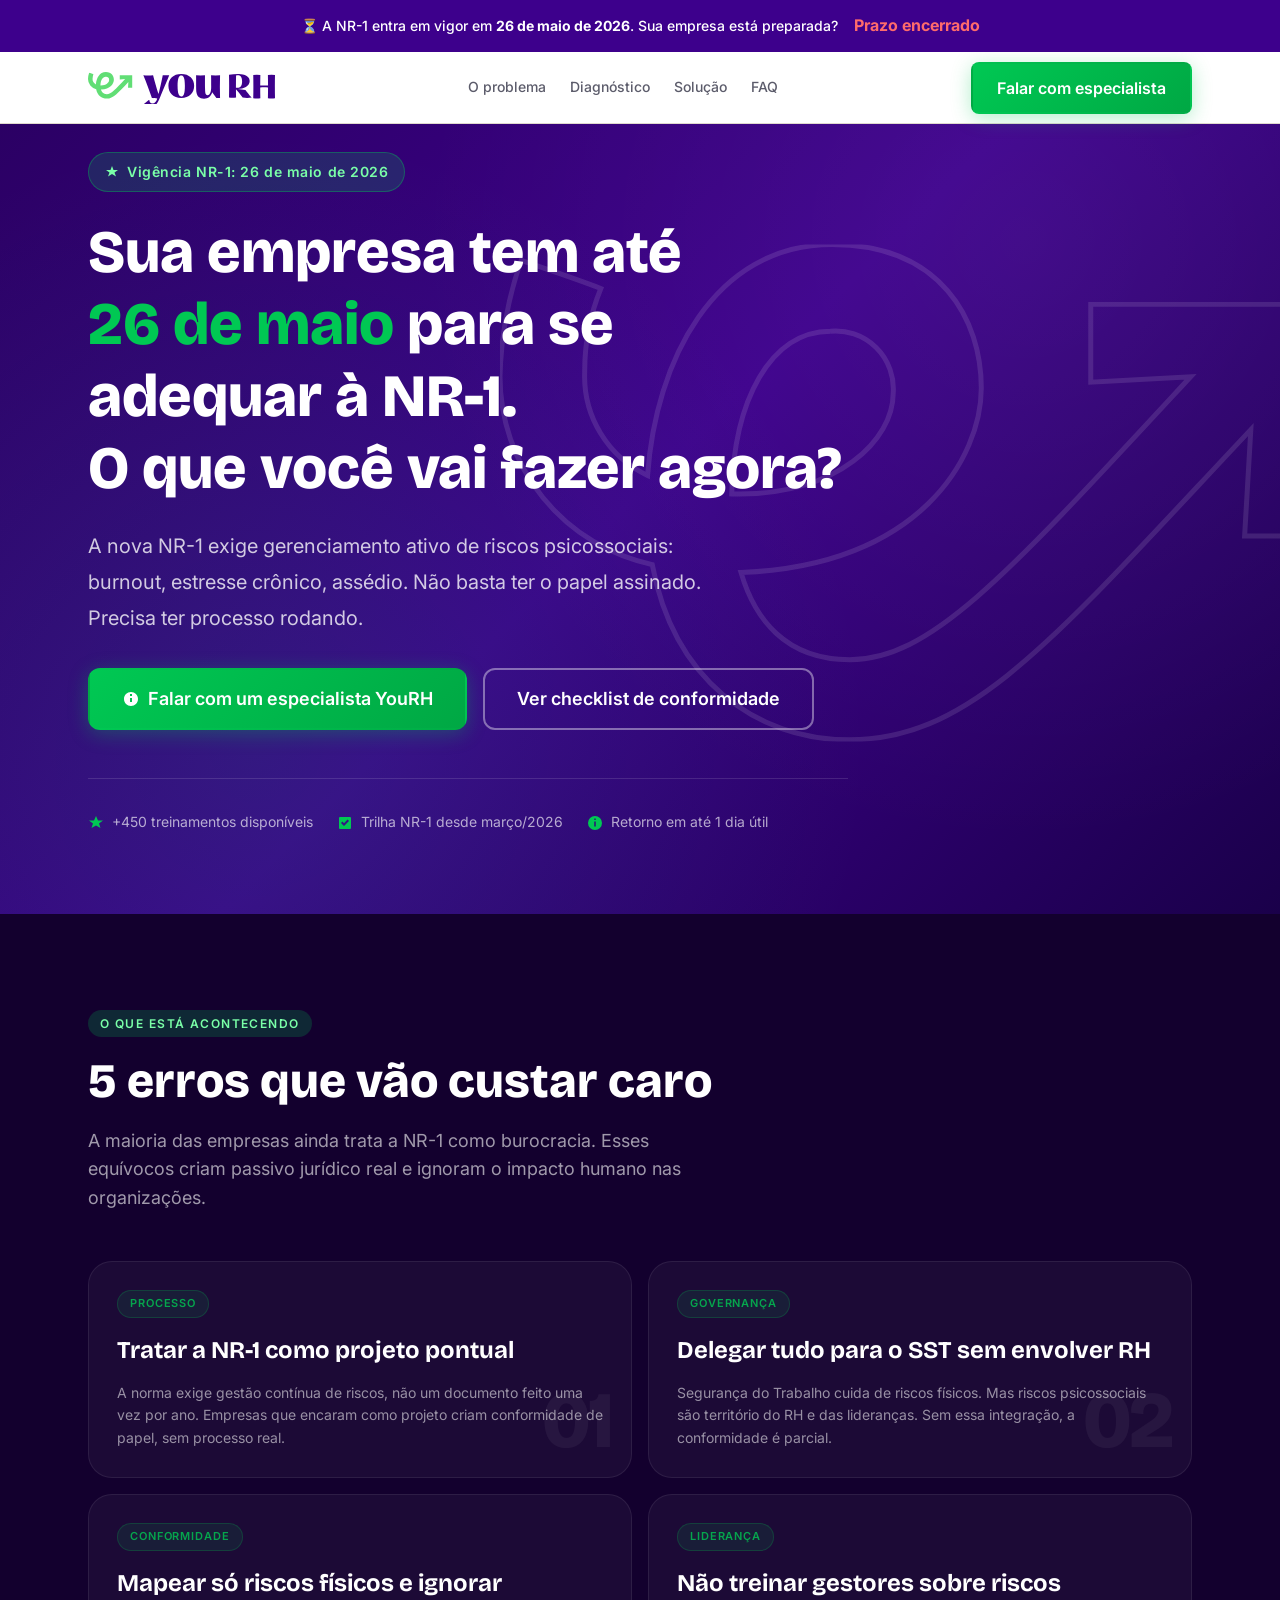
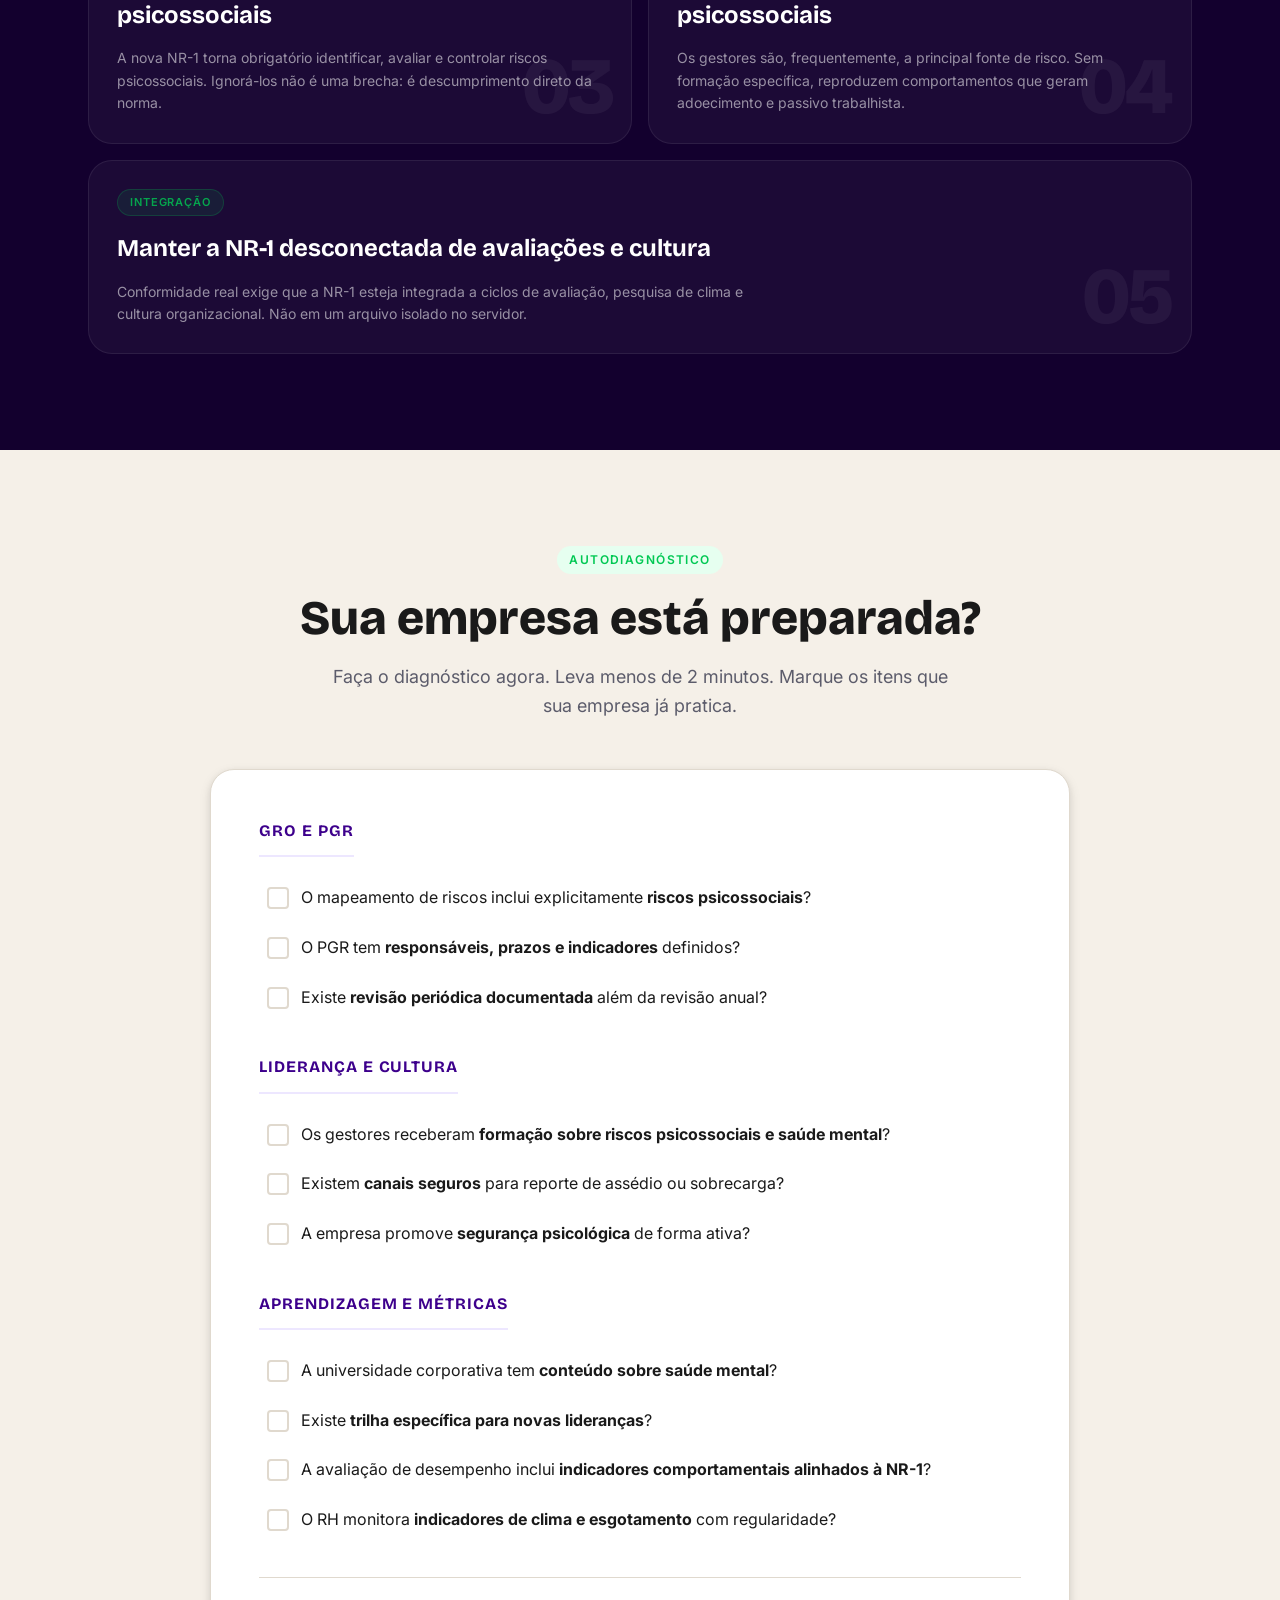
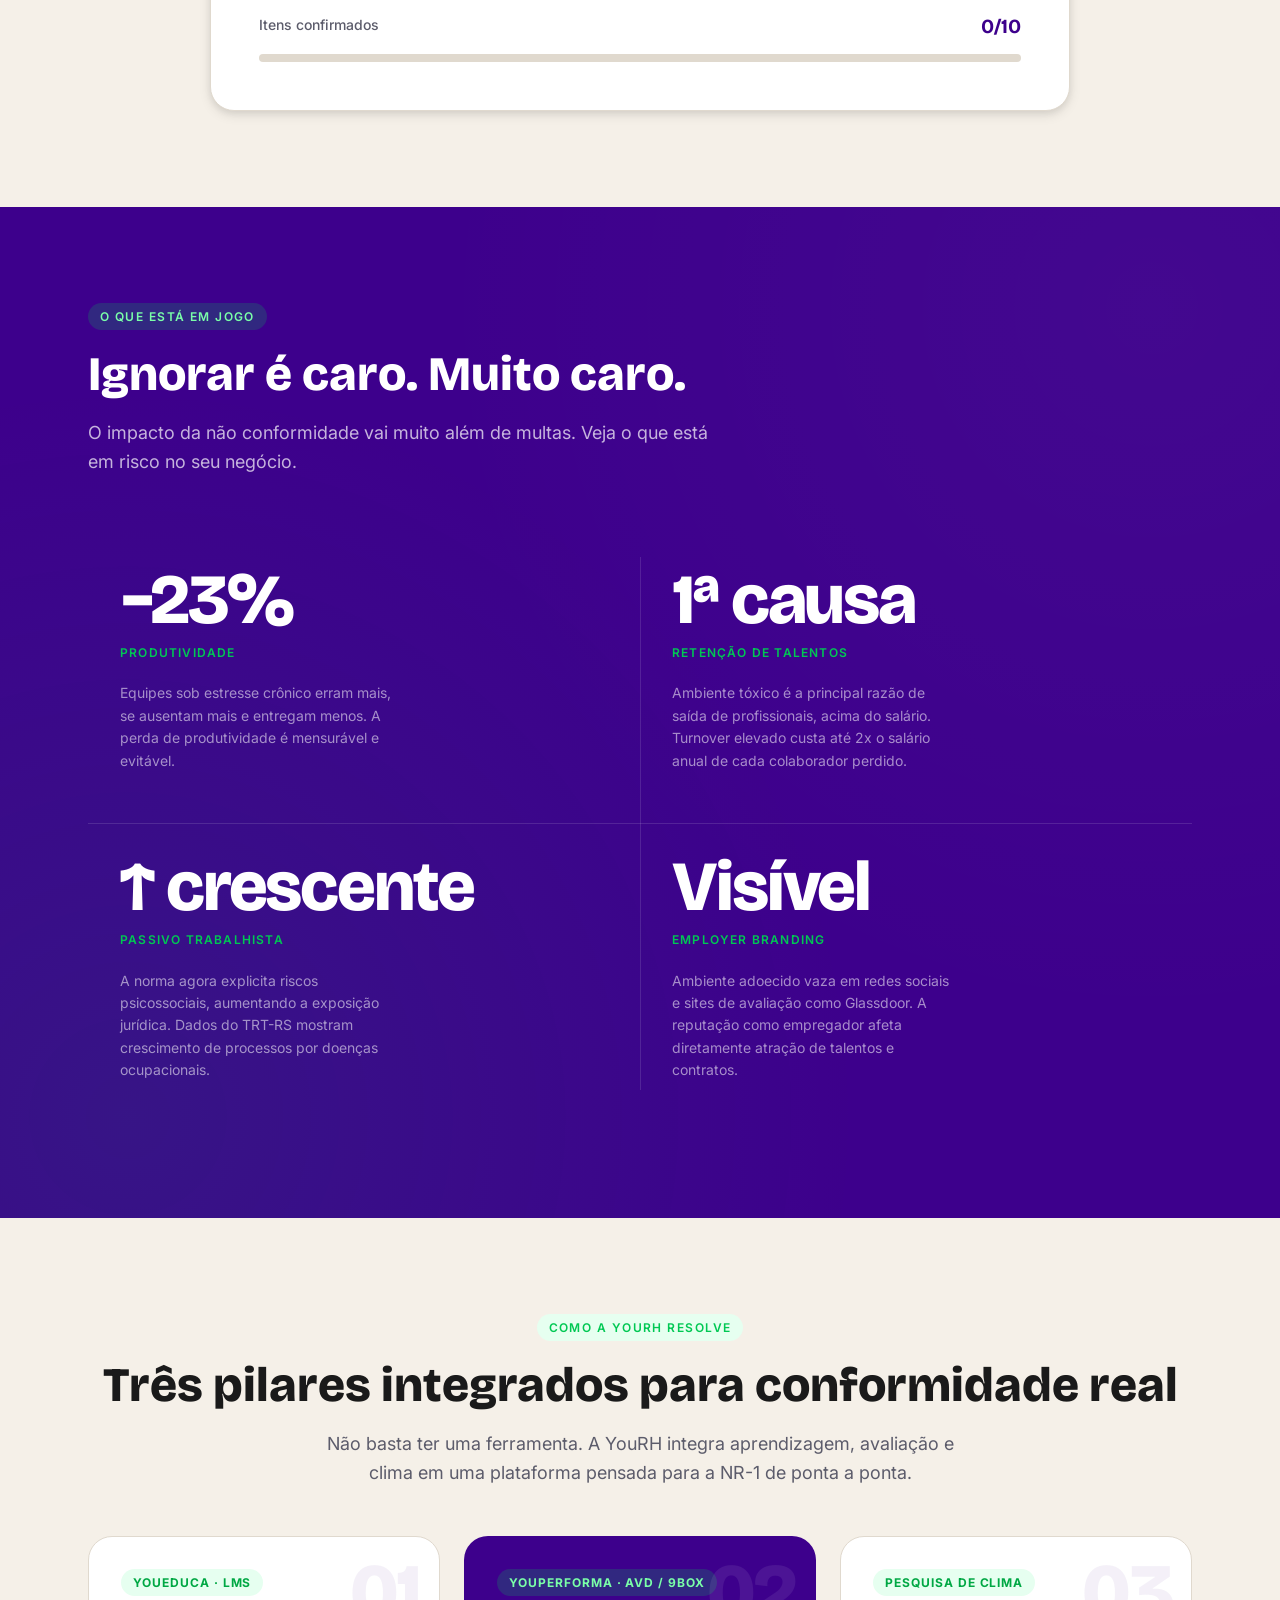
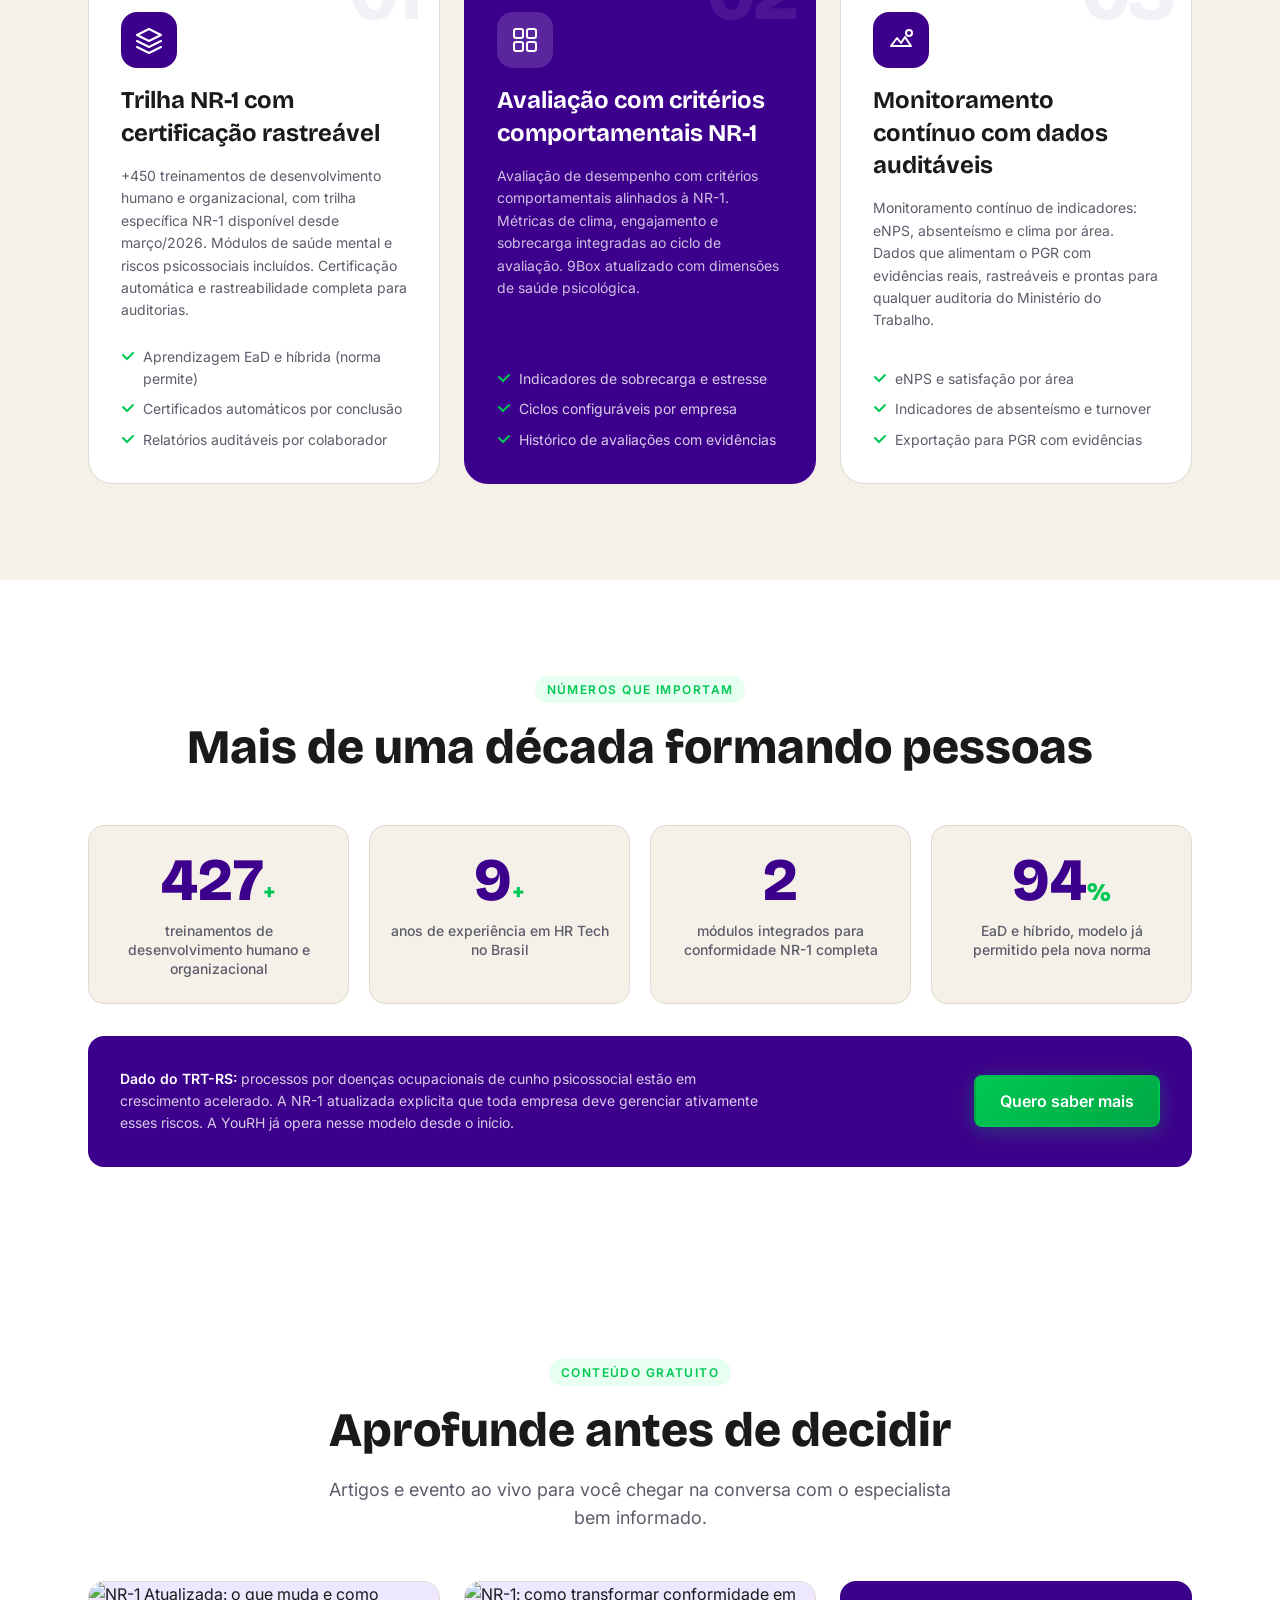
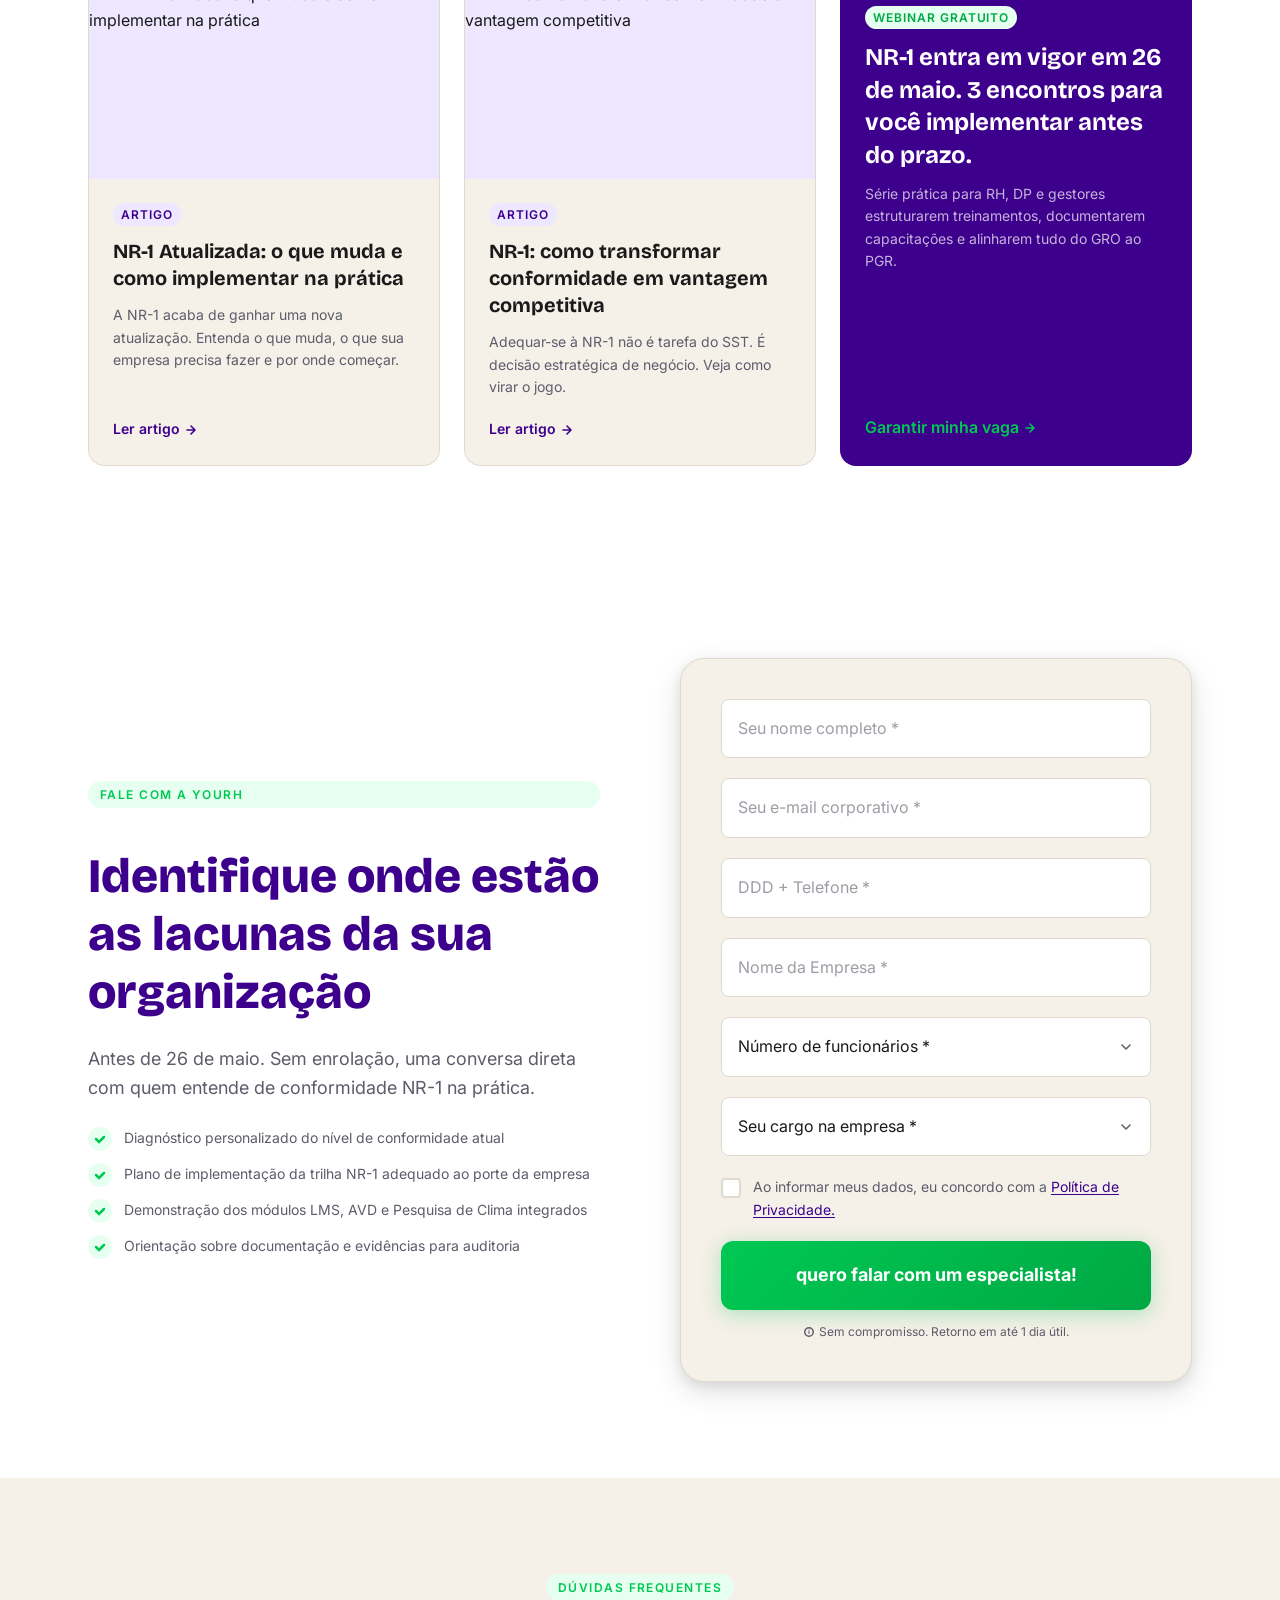
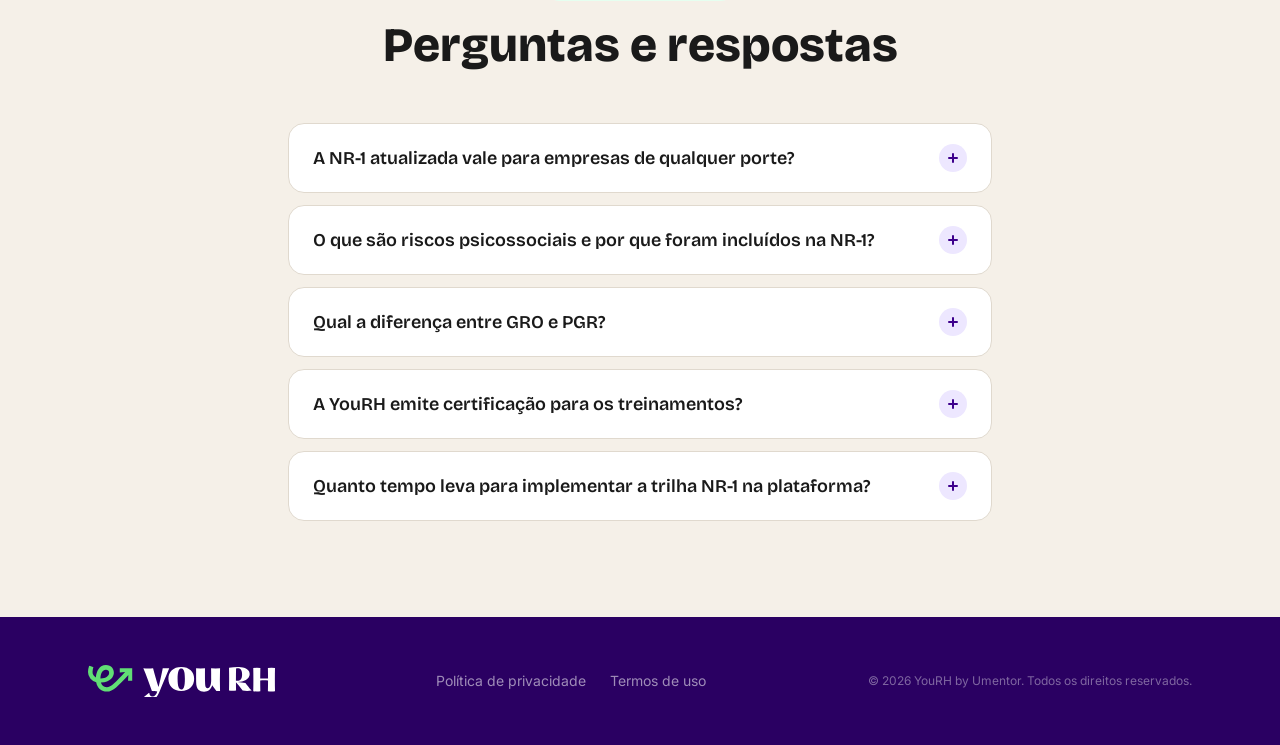
==== commit 5683d993: "Add files via upload" ====
--- a/index.html
+++ b/index.html
@@ -97,8 +97,8 @@
 
         <nav class="nav" aria-label="Navegação principal">
           <a href="#problemas"  class="nav__link">O problema</a>
+          <a href="#checklist"  class="nav__link">Diagnóstico</a>
           <a href="#solucao"    class="nav__link">Solução</a>
-          <a href="#checklist"  class="nav__link">Diagnóstico</a>
           <a href="#faq"        class="nav__link">FAQ</a>
         </nav>
 
--- a/css/main.css
+++ b/css/main.css
@@ -225,9 +225,8 @@
   justify-content: center;
   flex-wrap: nowrap;
   gap: var(--space-4);
-  flex-wrap: wrap;
   text-align: center;
-  padding-block: var(--space-2);
+  height: 100%;
 }
 
 .urgency-bar__text {
@@ -256,22 +255,29 @@
   align-items: center;
   background: rgba(255,255,255,0.15);
   border-radius: var(--radius-sm);
-  padding: 2px var(--space-2);
-  min-width: 36px;
+  padding: 3px 8px;
+  min-width: 32px;
 }
 
 .countdown-unit__value {
   font-family: var(--font-headline);
-  font-size: var(--text-md);
+  font-size: var(--text-base);
   font-weight: var(--weight-bold);
-  line-height: 1.2;
+  line-height: 1.1;
+}
+
+@media (min-width: 768px) {
+  .countdown-unit__value {
+    font-size: var(--text-md);
+  }
 }
 
 .countdown-unit__label {
-  font-size: 9px;
+  font-size: 8px;
   text-transform: uppercase;
   letter-spacing: 0.05em;
   opacity: 0.75;
+  line-height: 1.2;
 }
 
 .countdown-separator {
@@ -371,6 +377,13 @@
 
 .header__cta {
   flex-shrink: 0;
+  display: none;
+}
+
+@media (min-width: 640px) {
+  .header__cta {
+    display: block;
+  }
 }
 
 /* ============================================================
@@ -381,8 +394,15 @@
   position: relative;
   background: var(--gradient-hero);
   overflow: hidden;
-  padding-top: calc(var(--space-20) + var(--urgency-height) + var(--header-height));
-  padding-bottom: var(--space-20);
+  padding-top: var(--space-10);
+  padding-bottom: var(--space-12);
+}
+
+@media (min-width: 768px) {
+  .hero {
+    padding-top: var(--space-20);
+    padding-bottom: var(--space-20);
+  }
 }
 
 /* Background texture/geometric */
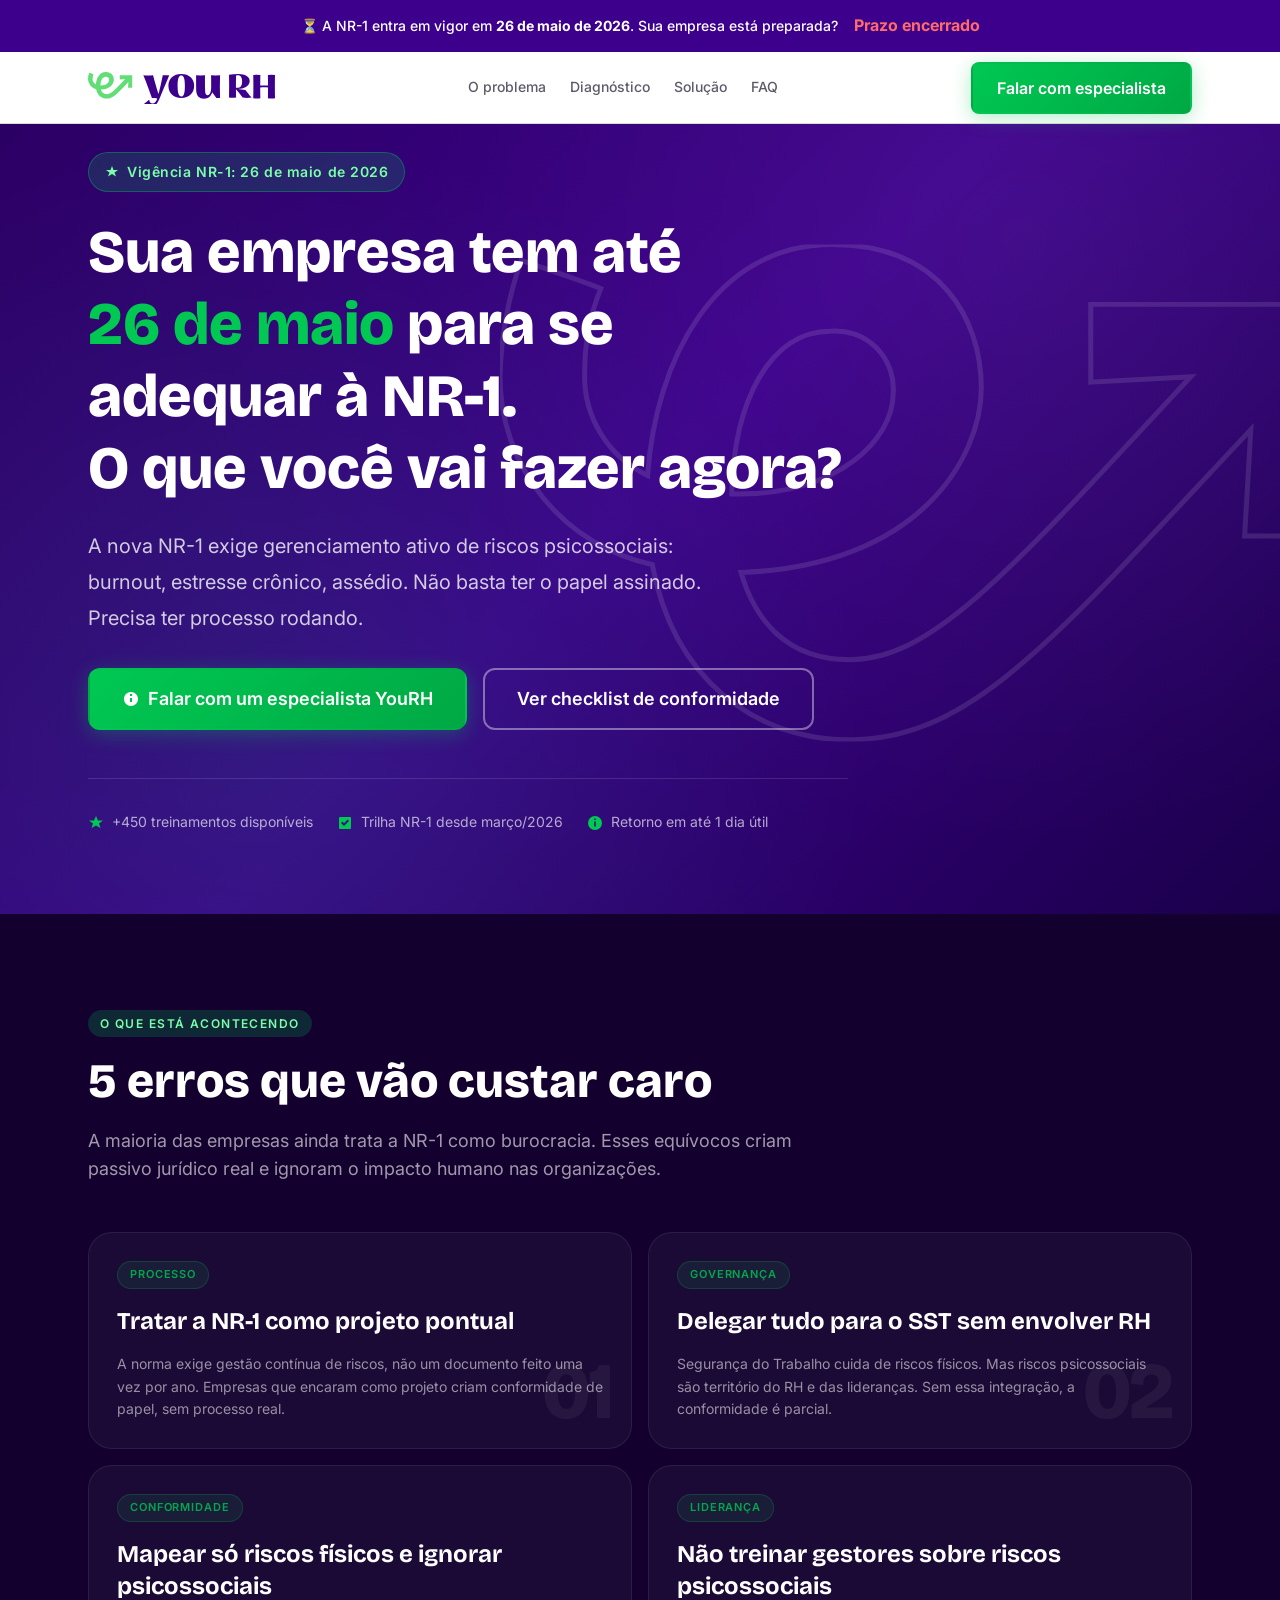
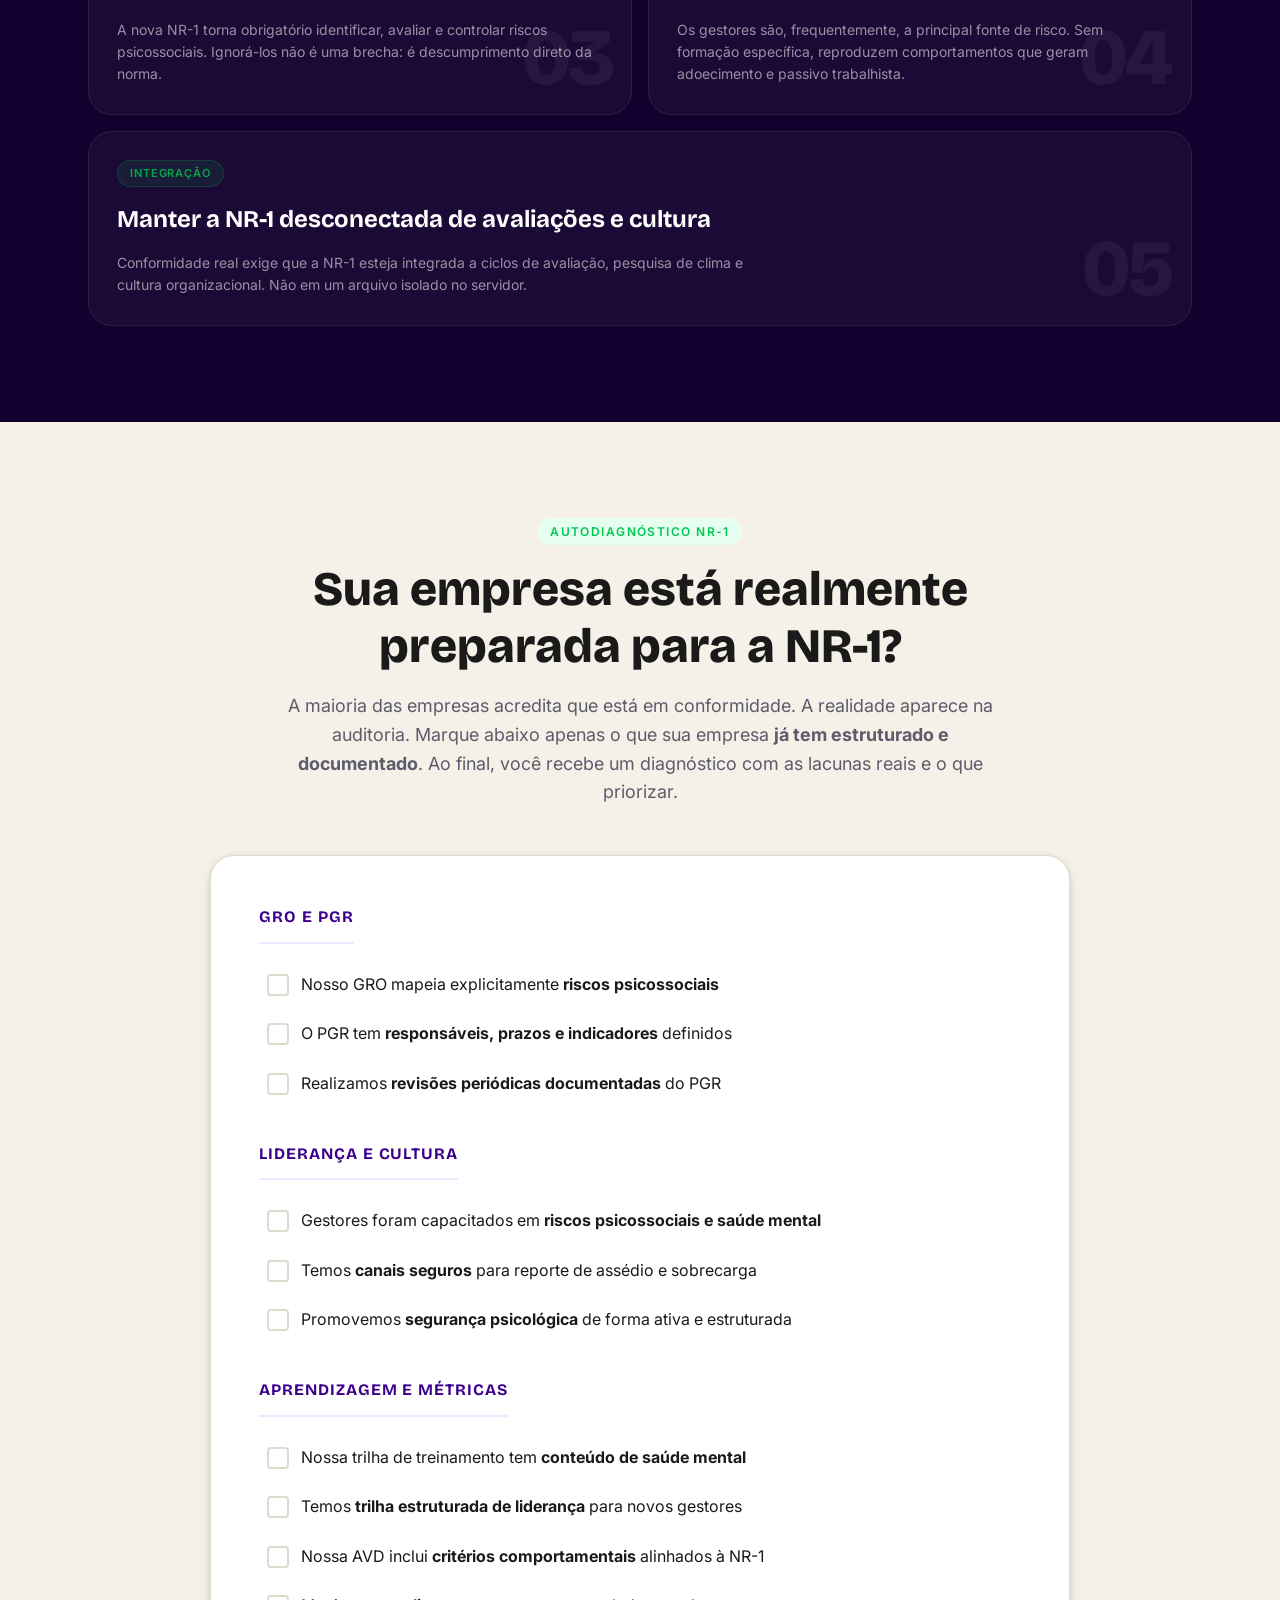
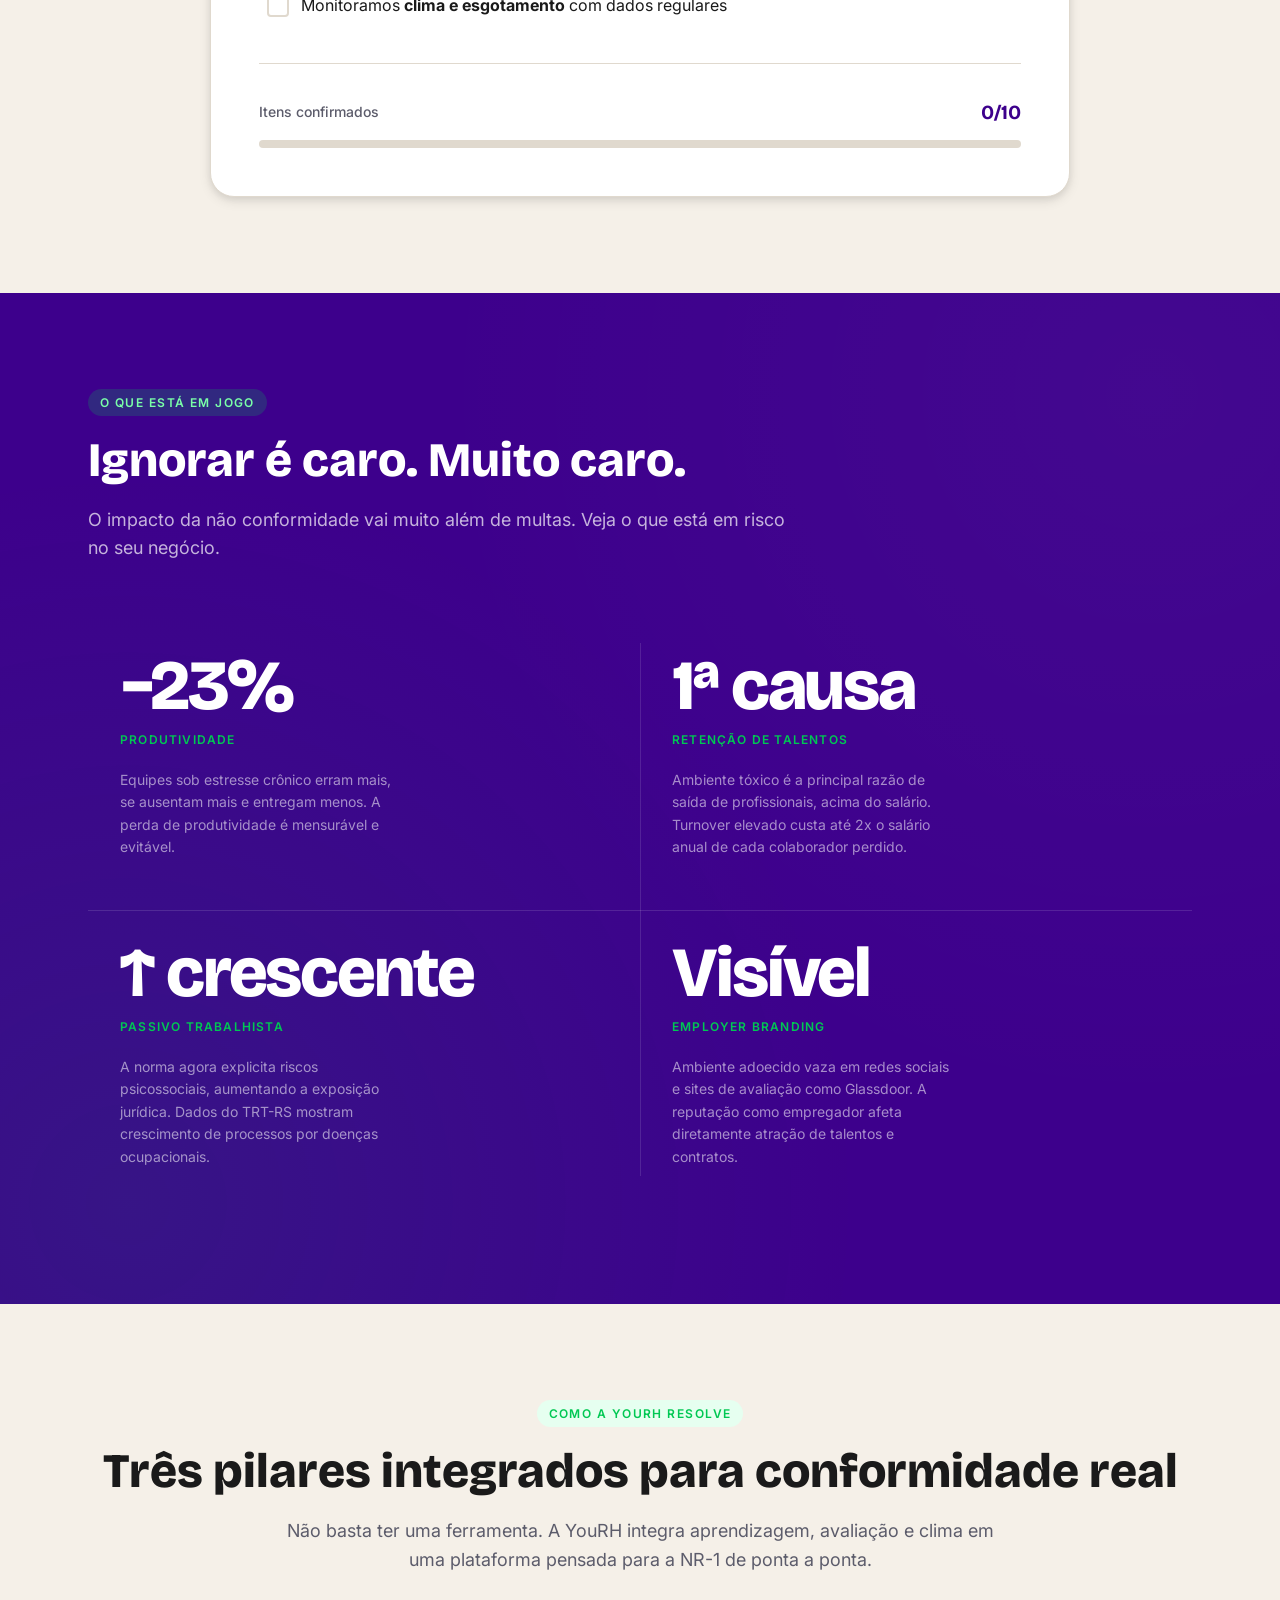
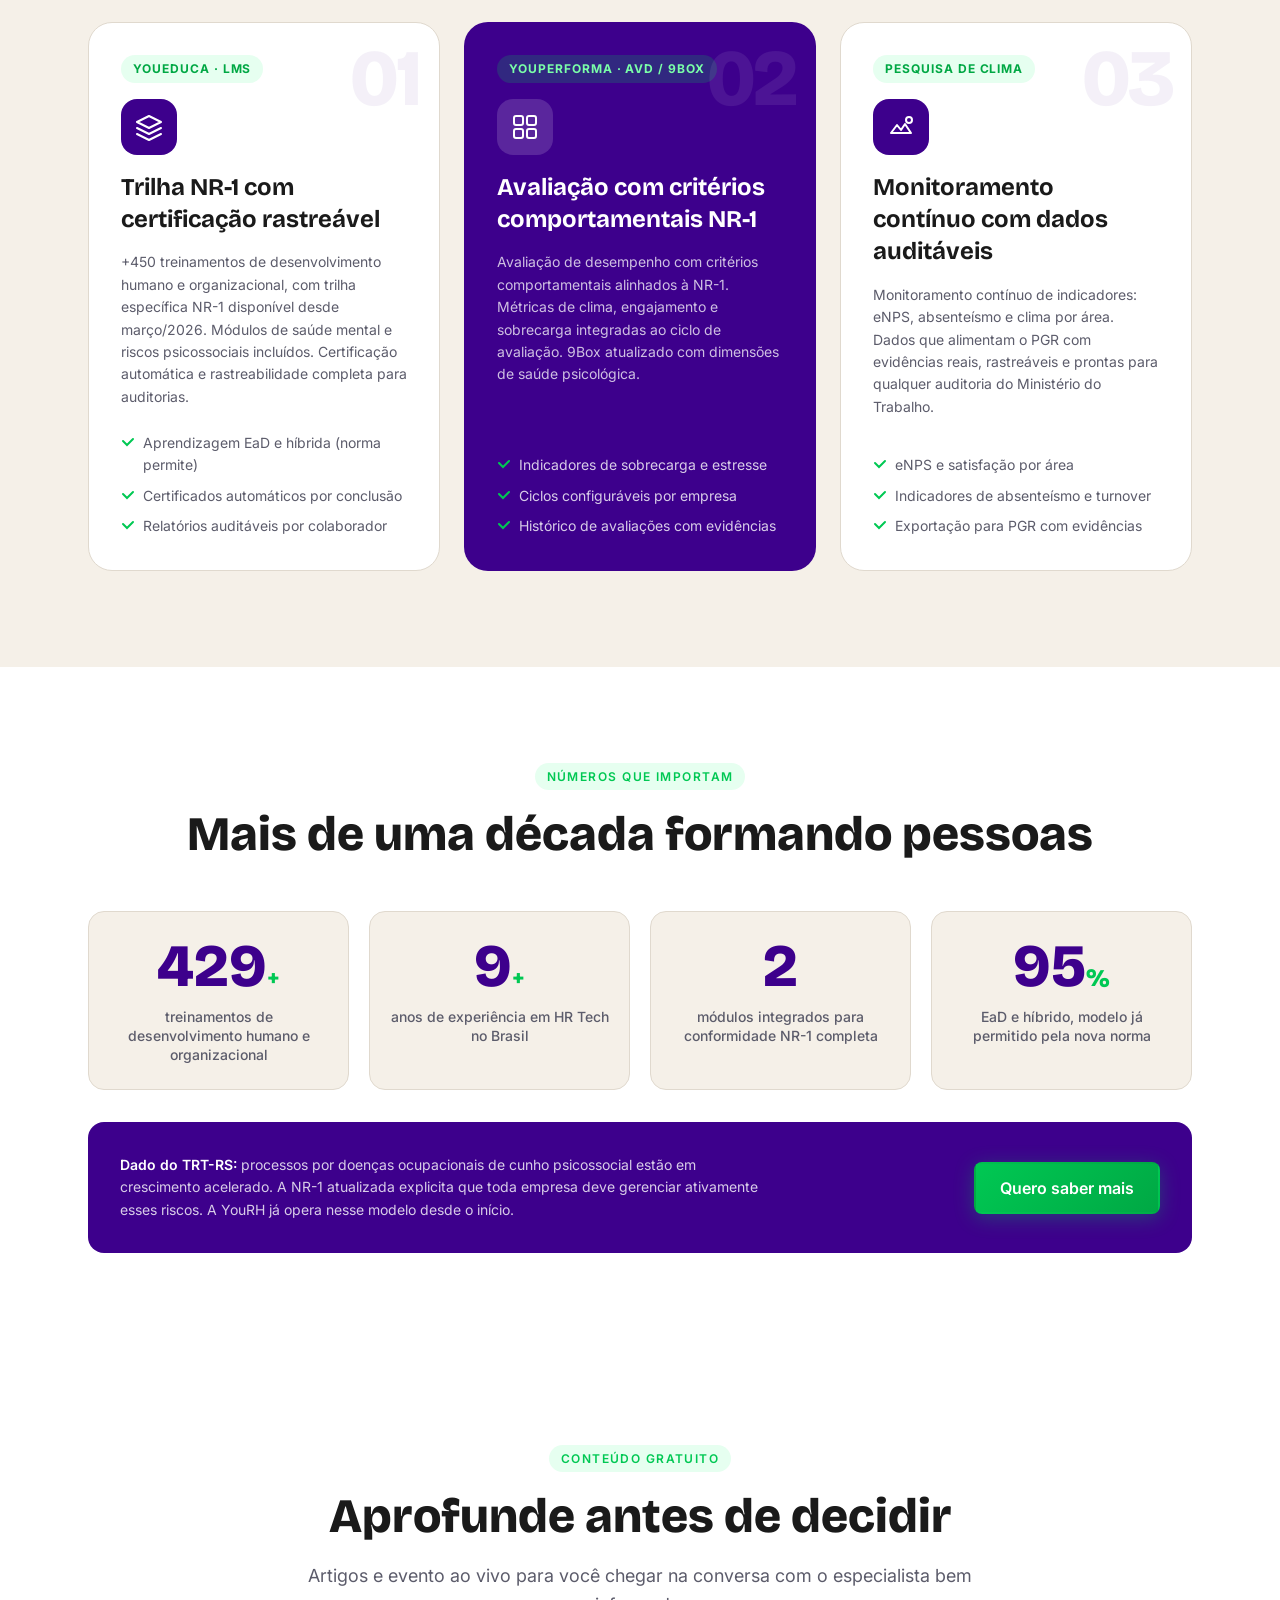
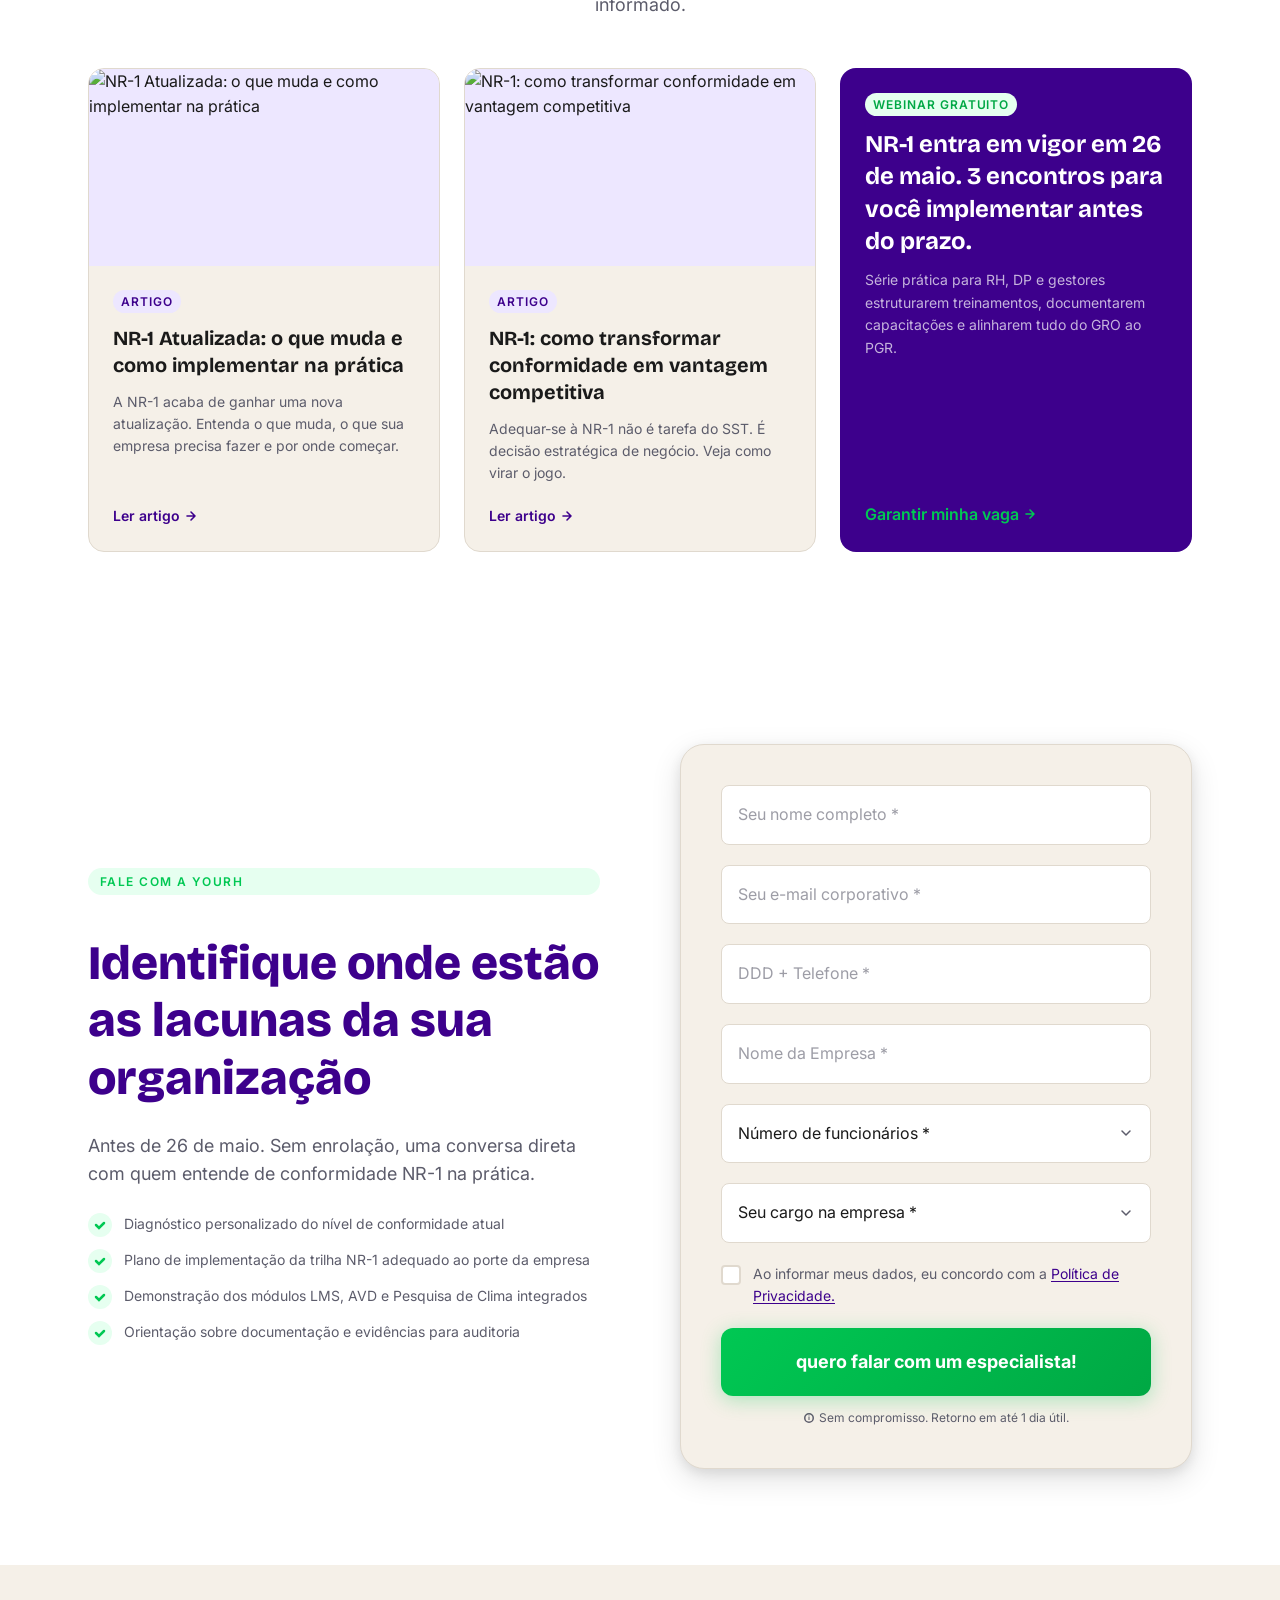
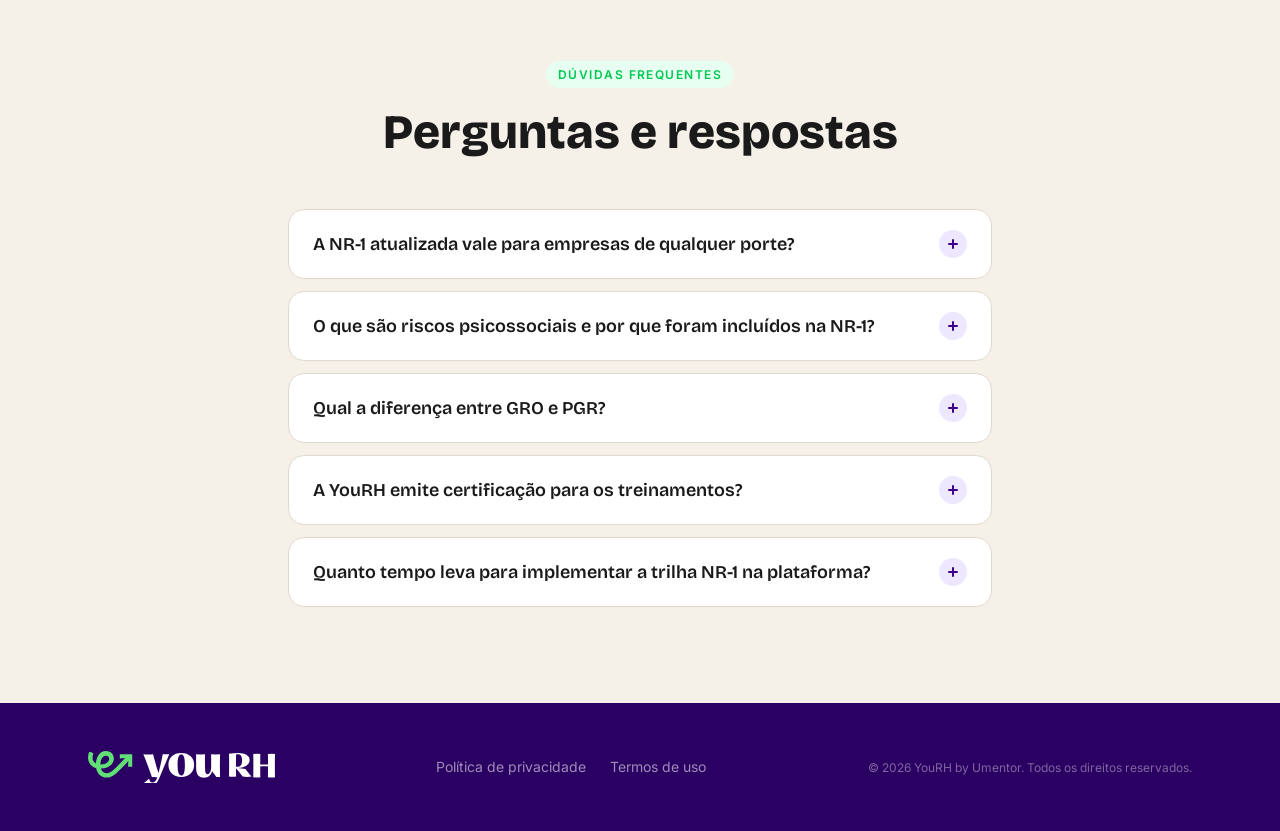
==== commit e827cfe6: "Add files via upload" ====
--- a/index.html
+++ b/index.html
@@ -263,13 +263,14 @@
       <div class="container">
 
         <div class="section-header section-header--center animate-on-scroll">
-          <span class="section-label">Autodiagnóstico</span>
+          <span class="section-label">Autodiagnóstico NR-1</span>
           <h2 class="section-title" id="checklist-title">
-            Sua empresa está preparada?
+            Sua empresa está realmente<br>preparada para a NR-1?
           </h2>
           <p class="section-subtitle">
-            Faça o diagnóstico agora. Leva menos de 2 minutos.
-            Marque os itens que sua empresa já pratica.
+            A maioria das empresas acredita que está em conformidade. A realidade aparece na auditoria.
+            Marque abaixo apenas o que sua empresa <strong>já tem estruturado e documentado</strong>.
+            Ao final, você recebe um diagnóstico com as lacunas reais e o que priorizar.
           </p>
         </div>
 
@@ -281,12 +282,12 @@
               <legend class="checklist-group__title">GRO e PGR</legend>
 
               <label class="checklist-item">
-                <input type="checkbox" aria-label="O mapeamento de riscos inclui explicitamente riscos psicossociais" data-lacuna="Riscos psicossociais ausentes do mapeamento: sua empresa não tem base legal para o GRO." />
+                <input type="checkbox" aria-label="Nosso GRO mapeia explicitamente riscos psicossociais" data-lacuna="Riscos psicossociais ausentes do mapeamento: sua empresa não tem base legal para o GRO." />
                 <span class="checklist-item__box" aria-hidden="true">
                   <svg width="12" height="12" viewBox="0 0 12 12" fill="none"><path d="M2 6l3 3 5-5" stroke="currentColor" stroke-width="2" stroke-linecap="round"/></svg>
                 </span>
                 <span class="checklist-item__text">
-                  O mapeamento de riscos inclui explicitamente <strong>riscos psicossociais</strong>?
+                  Nosso GRO mapeia explicitamente <strong>riscos psicossociais</strong>
                 </span>
               </label>
 
@@ -296,17 +297,17 @@
                   <svg width="12" height="12" viewBox="0 0 12 12" fill="none"><path d="M2 6l3 3 5-5" stroke="currentColor" stroke-width="2" stroke-linecap="round"/></svg>
                 </span>
                 <span class="checklist-item__text">
-                  O PGR tem <strong>responsáveis, prazos e indicadores</strong> definidos?
+                  O PGR tem <strong>responsáveis, prazos e indicadores</strong> definidos
                 </span>
               </label>
 
               <label class="checklist-item">
-                <input type="checkbox" aria-label="Existe revisão periódica documentada além da revisão anual" data-lacuna="Sem revisões documentadas, qualquer mudança no ambiente vira passivo trabalhista." />
+                <input type="checkbox" aria-label="Realizamos revisões periódicas documentadas do PGR" data-lacuna="Sem revisões documentadas, qualquer mudança no ambiente vira passivo trabalhista." />
                 <span class="checklist-item__box" aria-hidden="true">
                   <svg width="12" height="12" viewBox="0 0 12 12" fill="none"><path d="M2 6l3 3 5-5" stroke="currentColor" stroke-width="2" stroke-linecap="round"/></svg>
                 </span>
                 <span class="checklist-item__text">
-                  Existe <strong>revisão periódica documentada</strong> além da revisão anual?
+                  Realizamos <strong>revisões periódicas documentadas</strong> do PGR
                 </span>
               </label>
             </fieldset>
@@ -316,32 +317,32 @@
               <legend class="checklist-group__title">Liderança e cultura</legend>
 
               <label class="checklist-item">
-                <input type="checkbox" aria-label="Os gestores receberam formação sobre riscos psicossociais e saúde mental" data-lacuna="Gestores sem formação são a principal fonte de risco psicossocial e não sabem disso." />
+                <input type="checkbox" aria-label="Gestores foram capacitados em riscos psicossociais e saúde mental" data-lacuna="Gestores sem formação são a principal fonte de risco psicossocial e não sabem disso." />
                 <span class="checklist-item__box" aria-hidden="true">
                   <svg width="12" height="12" viewBox="0 0 12 12" fill="none"><path d="M2 6l3 3 5-5" stroke="currentColor" stroke-width="2" stroke-linecap="round"/></svg>
                 </span>
                 <span class="checklist-item__text">
-                  Os gestores receberam <strong>formação sobre riscos psicossociais e saúde mental</strong>?
+                  Gestores foram capacitados em <strong>riscos psicossociais e saúde mental</strong>
                 </span>
               </label>
 
               <label class="checklist-item">
-                <input type="checkbox" aria-label="Existem canais seguros para reporte de assédio ou sobrecarga" data-lacuna="Sem canal de reporte, problemas ficam invisíveis até virar processo trabalhista." />
+                <input type="checkbox" aria-label="Temos canais seguros para reporte de assédio e sobrecarga" data-lacuna="Sem canal de reporte, problemas ficam invisíveis até virar processo trabalhista." />
                 <span class="checklist-item__box" aria-hidden="true">
                   <svg width="12" height="12" viewBox="0 0 12 12" fill="none"><path d="M2 6l3 3 5-5" stroke="currentColor" stroke-width="2" stroke-linecap="round"/></svg>
                 </span>
                 <span class="checklist-item__text">
-                  Existem <strong>canais seguros</strong> para reporte de assédio ou sobrecarga?
+                  Temos <strong>canais seguros</strong> para reporte de assédio e sobrecarga
                 </span>
               </label>
 
               <label class="checklist-item">
-                <input type="checkbox" aria-label="A empresa promove segurança psicológica de forma ativa" data-lacuna="Sem segurança psicológica, colaboradores não reportam riscos e a conformidade é ilusória." />
+                <input type="checkbox" aria-label="Promovemos segurança psicológica de forma ativa e estruturada" data-lacuna="Sem segurança psicológica, colaboradores não reportam riscos e a conformidade é ilusória." />
                 <span class="checklist-item__box" aria-hidden="true">
                   <svg width="12" height="12" viewBox="0 0 12 12" fill="none"><path d="M2 6l3 3 5-5" stroke="currentColor" stroke-width="2" stroke-linecap="round"/></svg>
                 </span>
                 <span class="checklist-item__text">
-                  A empresa promove <strong>segurança psicológica</strong> de forma ativa?
+                  Promovemos <strong>segurança psicológica</strong> de forma ativa e estruturada
                 </span>
               </label>
             </fieldset>
@@ -351,42 +352,42 @@
               <legend class="checklist-group__title">Aprendizagem e métricas</legend>
 
               <label class="checklist-item">
-                <input type="checkbox" aria-label="A universidade corporativa tem conteúdo sobre saúde mental" data-lacuna="Sem conteúdo de saúde mental, a trilha de treinamento da NR-1 está incompleta." />
+                <input type="checkbox" aria-label="Nossa trilha de treinamento tem conteúdo de saúde mental" data-lacuna="Sem conteúdo de saúde mental, a trilha de treinamento da NR-1 está incompleta." />
                 <span class="checklist-item__box" aria-hidden="true">
                   <svg width="12" height="12" viewBox="0 0 12 12" fill="none"><path d="M2 6l3 3 5-5" stroke="currentColor" stroke-width="2" stroke-linecap="round"/></svg>
                 </span>
                 <span class="checklist-item__text">
-                  A universidade corporativa tem <strong>conteúdo sobre saúde mental</strong>?
+                  Nossa trilha de treinamento tem <strong>conteúdo de saúde mental</strong>
                 </span>
               </label>
 
               <label class="checklist-item">
-                <input type="checkbox" aria-label="Existe trilha específica para novas lideranças" data-lacuna="Novas lideranças sem trilha replicam comportamentos de risco sem saber." />
+                <input type="checkbox" aria-label="Temos trilha estruturada de liderança para novos gestores" data-lacuna="Novas lideranças sem trilha replicam comportamentos de risco sem saber." />
                 <span class="checklist-item__box" aria-hidden="true">
                   <svg width="12" height="12" viewBox="0 0 12 12" fill="none"><path d="M2 6l3 3 5-5" stroke="currentColor" stroke-width="2" stroke-linecap="round"/></svg>
                 </span>
                 <span class="checklist-item__text">
-                  Existe <strong>trilha específica para novas lideranças</strong>?
+                  Temos <strong>trilha estruturada de liderança</strong> para novos gestores
                 </span>
               </label>
 
               <label class="checklist-item">
-                <input type="checkbox" aria-label="A avaliação de desempenho inclui indicadores comportamentais alinhados à NR-1" data-lacuna="AVD desconectada da NR-1 não gera evidências para o PGR." />
+                <input type="checkbox" aria-label="Nossa AVD inclui critérios comportamentais alinhados à NR-1" data-lacuna="AVD desconectada da NR-1 não gera evidências para o PGR." />
                 <span class="checklist-item__box" aria-hidden="true">
                   <svg width="12" height="12" viewBox="0 0 12 12" fill="none"><path d="M2 6l3 3 5-5" stroke="currentColor" stroke-width="2" stroke-linecap="round"/></svg>
                 </span>
                 <span class="checklist-item__text">
-                  A avaliação de desempenho inclui <strong>indicadores comportamentais alinhados à NR-1</strong>?
+                  Nossa AVD inclui <strong>critérios comportamentais</strong> alinhados à NR-1
                 </span>
               </label>
 
               <label class="checklist-item">
-                <input type="checkbox" aria-label="O RH monitora indicadores de clima e esgotamento com regularidade" data-lacuna="Sem dados de clima, o PGR é uma estimativa e não uma evidência auditável." />
+                <input type="checkbox" aria-label="Monitoramos clima e esgotamento com dados regulares" data-lacuna="Sem dados de clima, o PGR é uma estimativa e não uma evidência auditável." />
                 <span class="checklist-item__box" aria-hidden="true">
                   <svg width="12" height="12" viewBox="0 0 12 12" fill="none"><path d="M2 6l3 3 5-5" stroke="currentColor" stroke-width="2" stroke-linecap="round"/></svg>
                 </span>
                 <span class="checklist-item__text">
-                  O RH monitora <strong>indicadores de clima e esgotamento</strong> com regularidade?
+                  Monitoramos <strong>clima e esgotamento</strong> com dados regulares
                 </span>
               </label>
             </fieldset>
--- a/css/main.css
+++ b/css/main.css
@@ -84,7 +84,7 @@
   font-size: var(--text-md);
   color: var(--color-text-muted);
   line-height: var(--leading-normal);
-  max-width: 640px;
+  max-width: 720px;
 }
 
 @media (min-width: 768px) {
@@ -296,10 +296,16 @@
   z-index: 900;
   background: var(--color-white);
   border-bottom: 1px solid var(--color-border);
-  height: var(--header-height);
+  height: 52px;
   display: flex;
   align-items: center;
   transition: transform var(--transition-normal), box-shadow var(--transition-normal);
+}
+
+@media (min-width: 768px) {
+  .site-header {
+    height: var(--header-height);
+  }
 }
 
 .site-header.is-hidden {
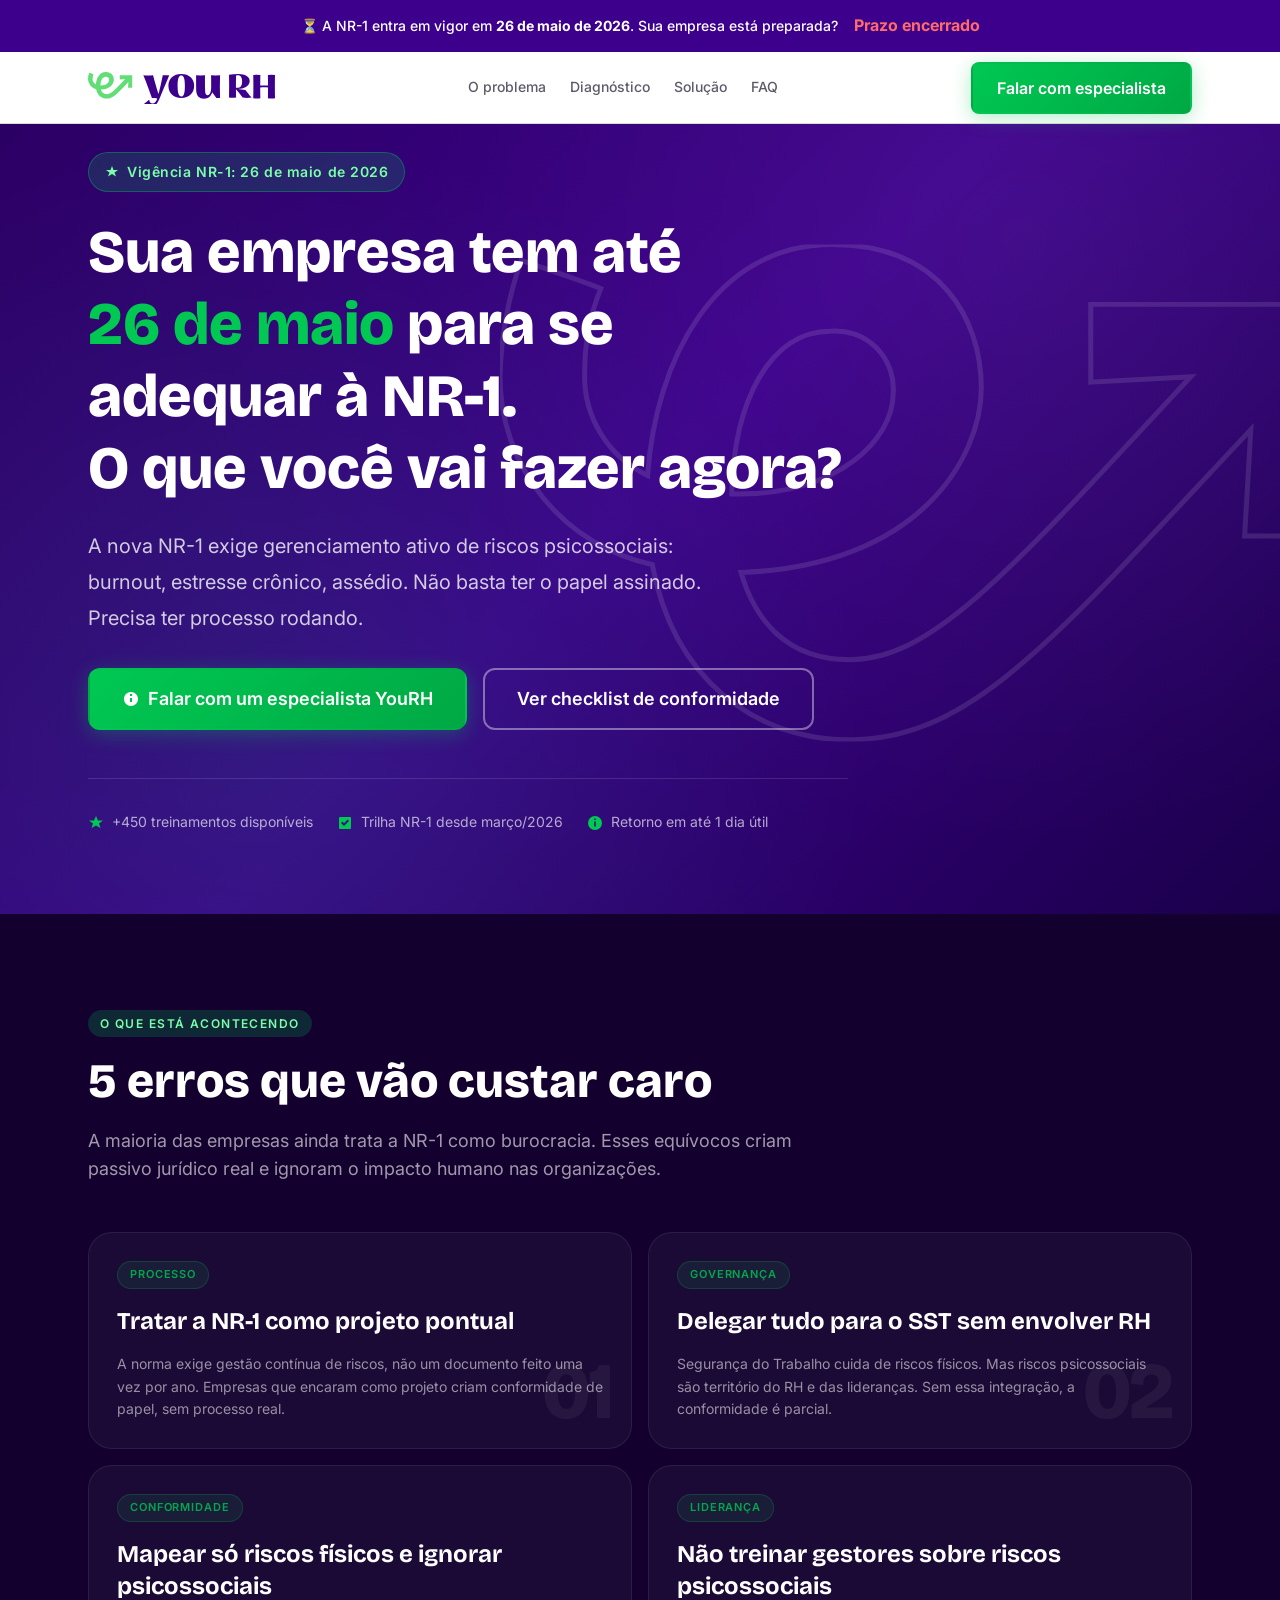
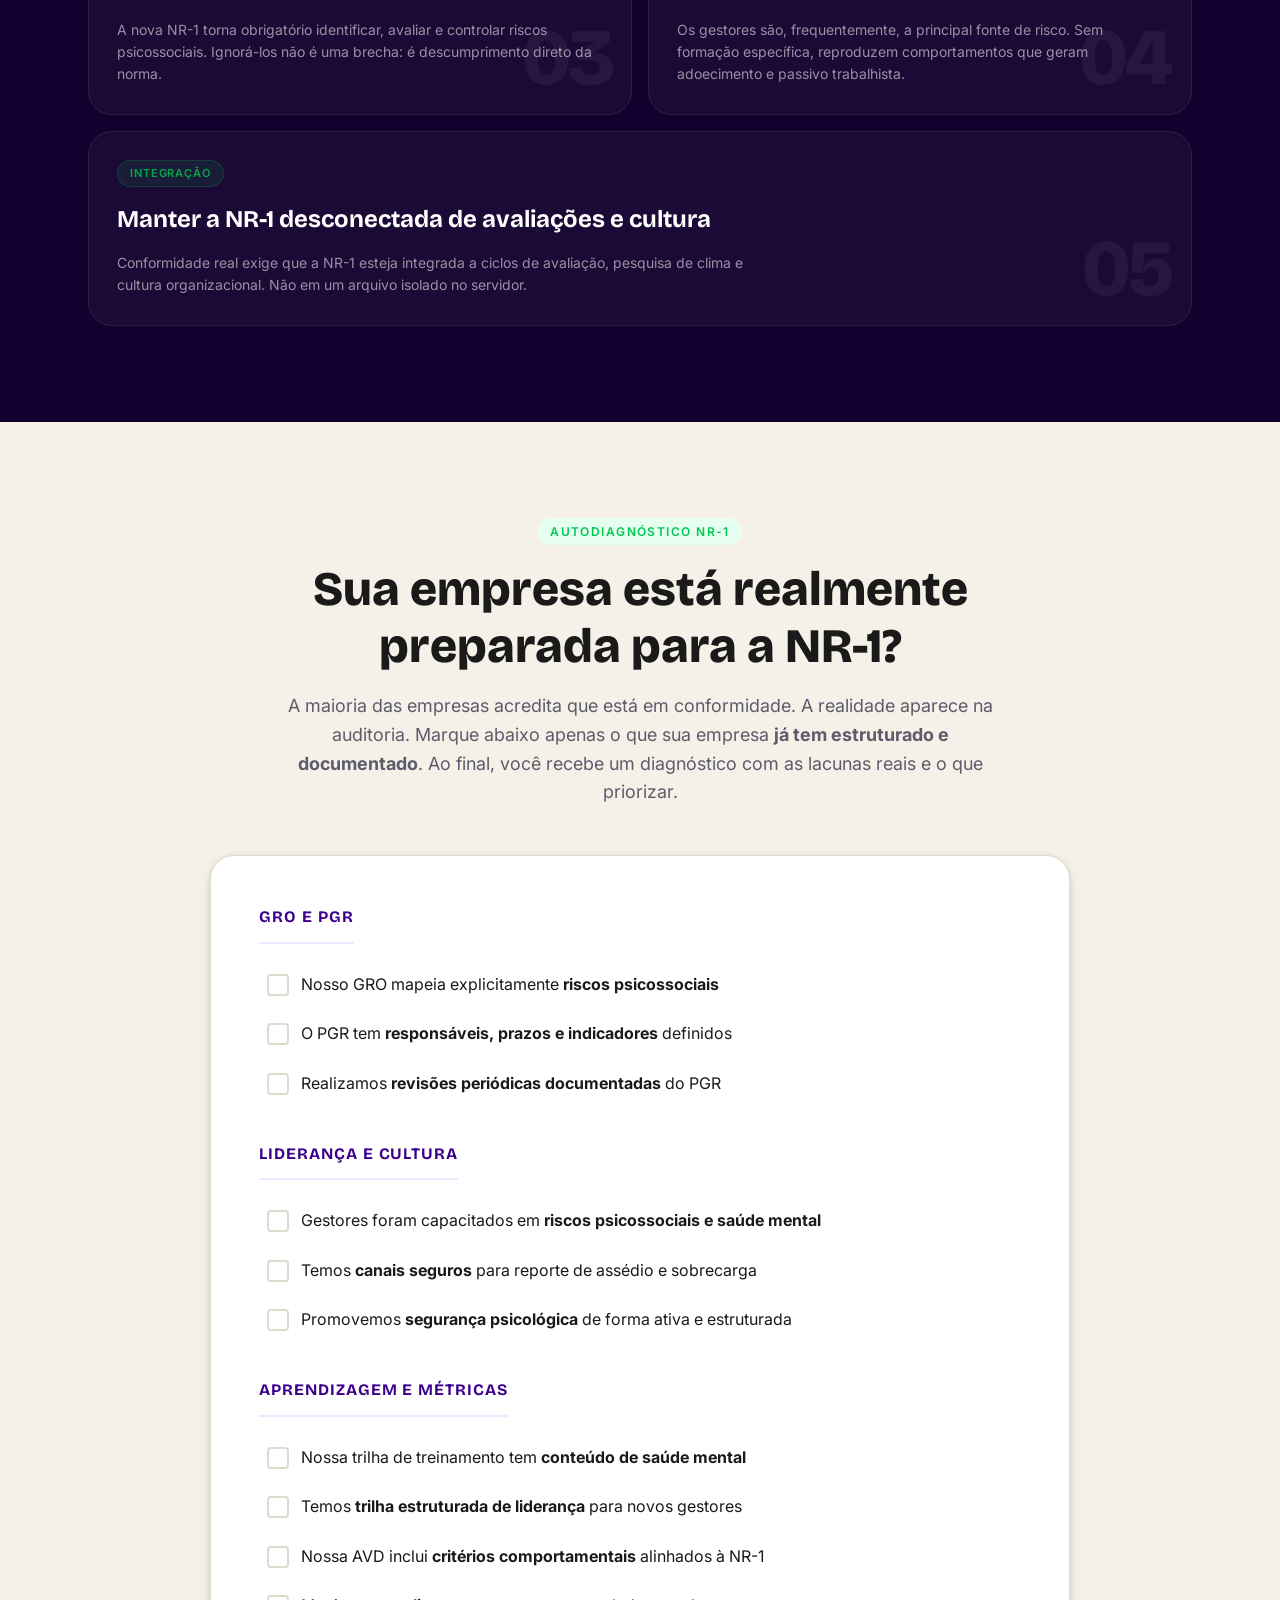
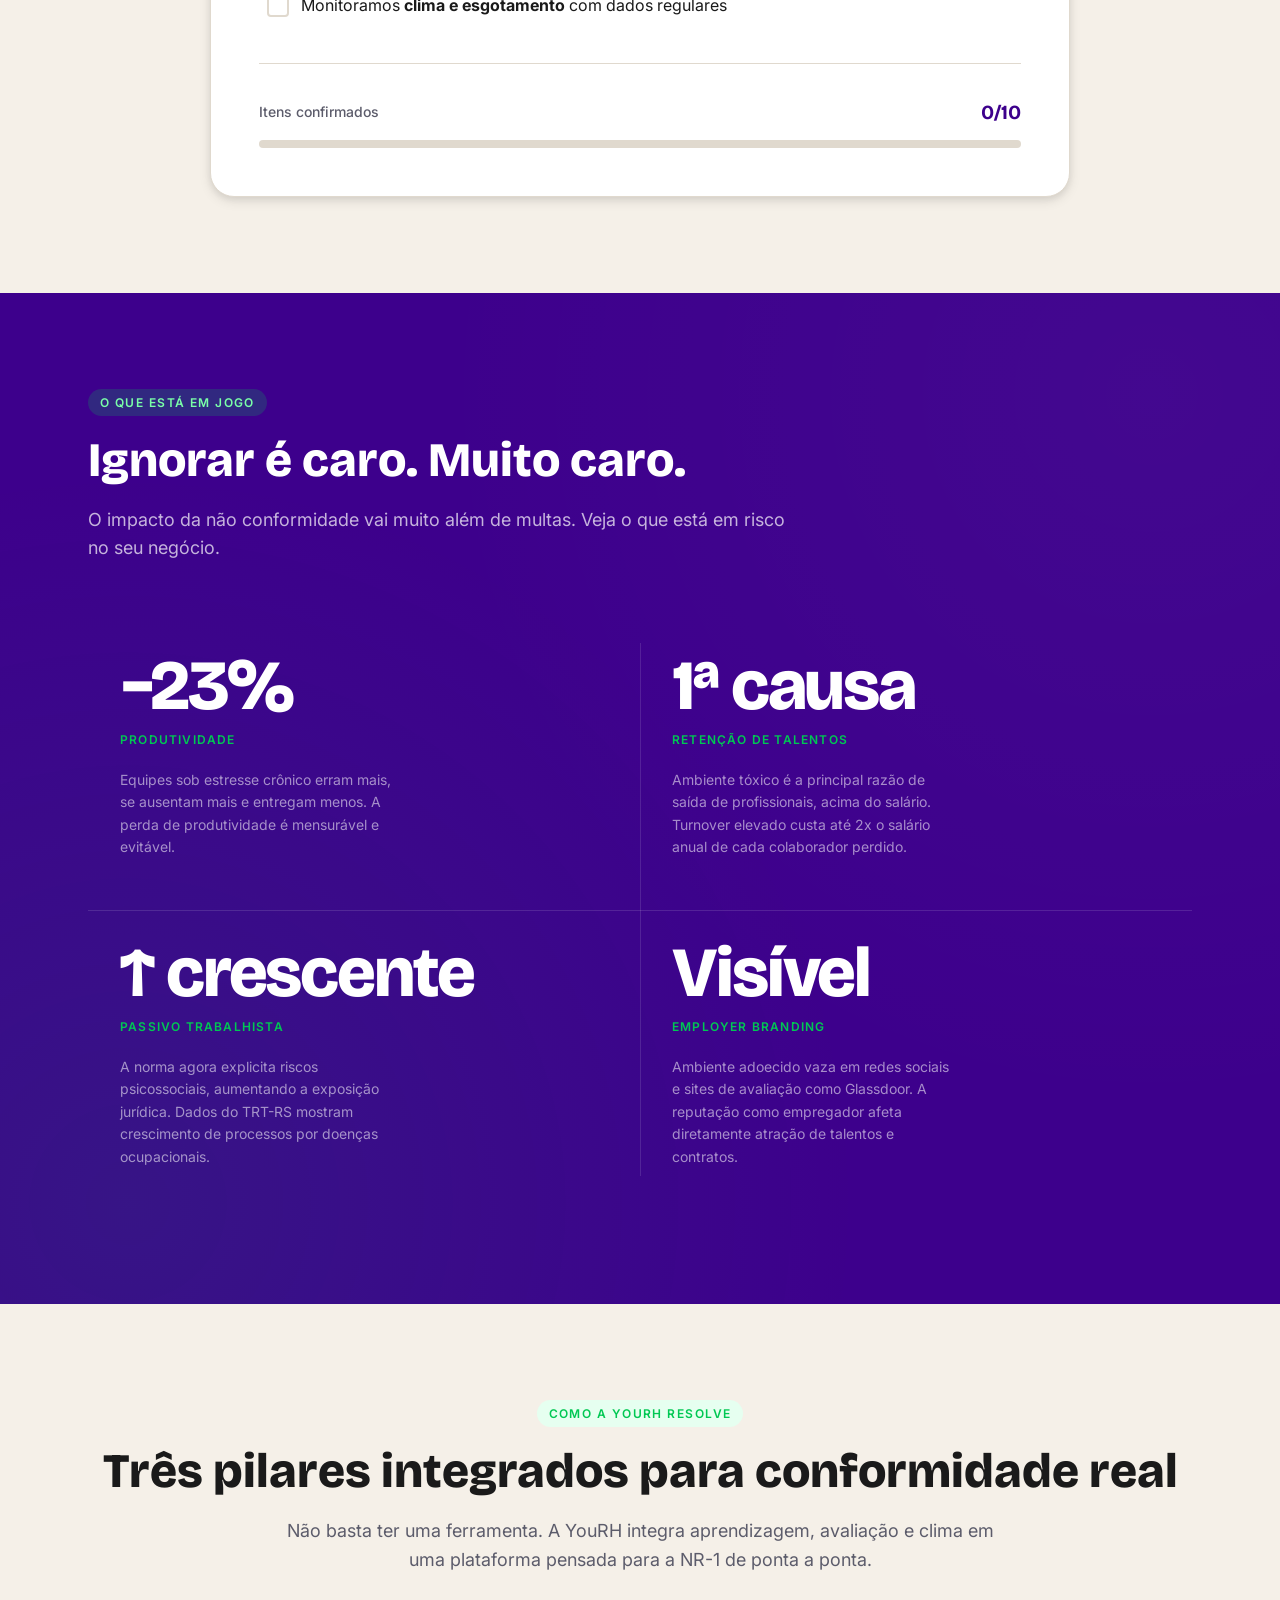
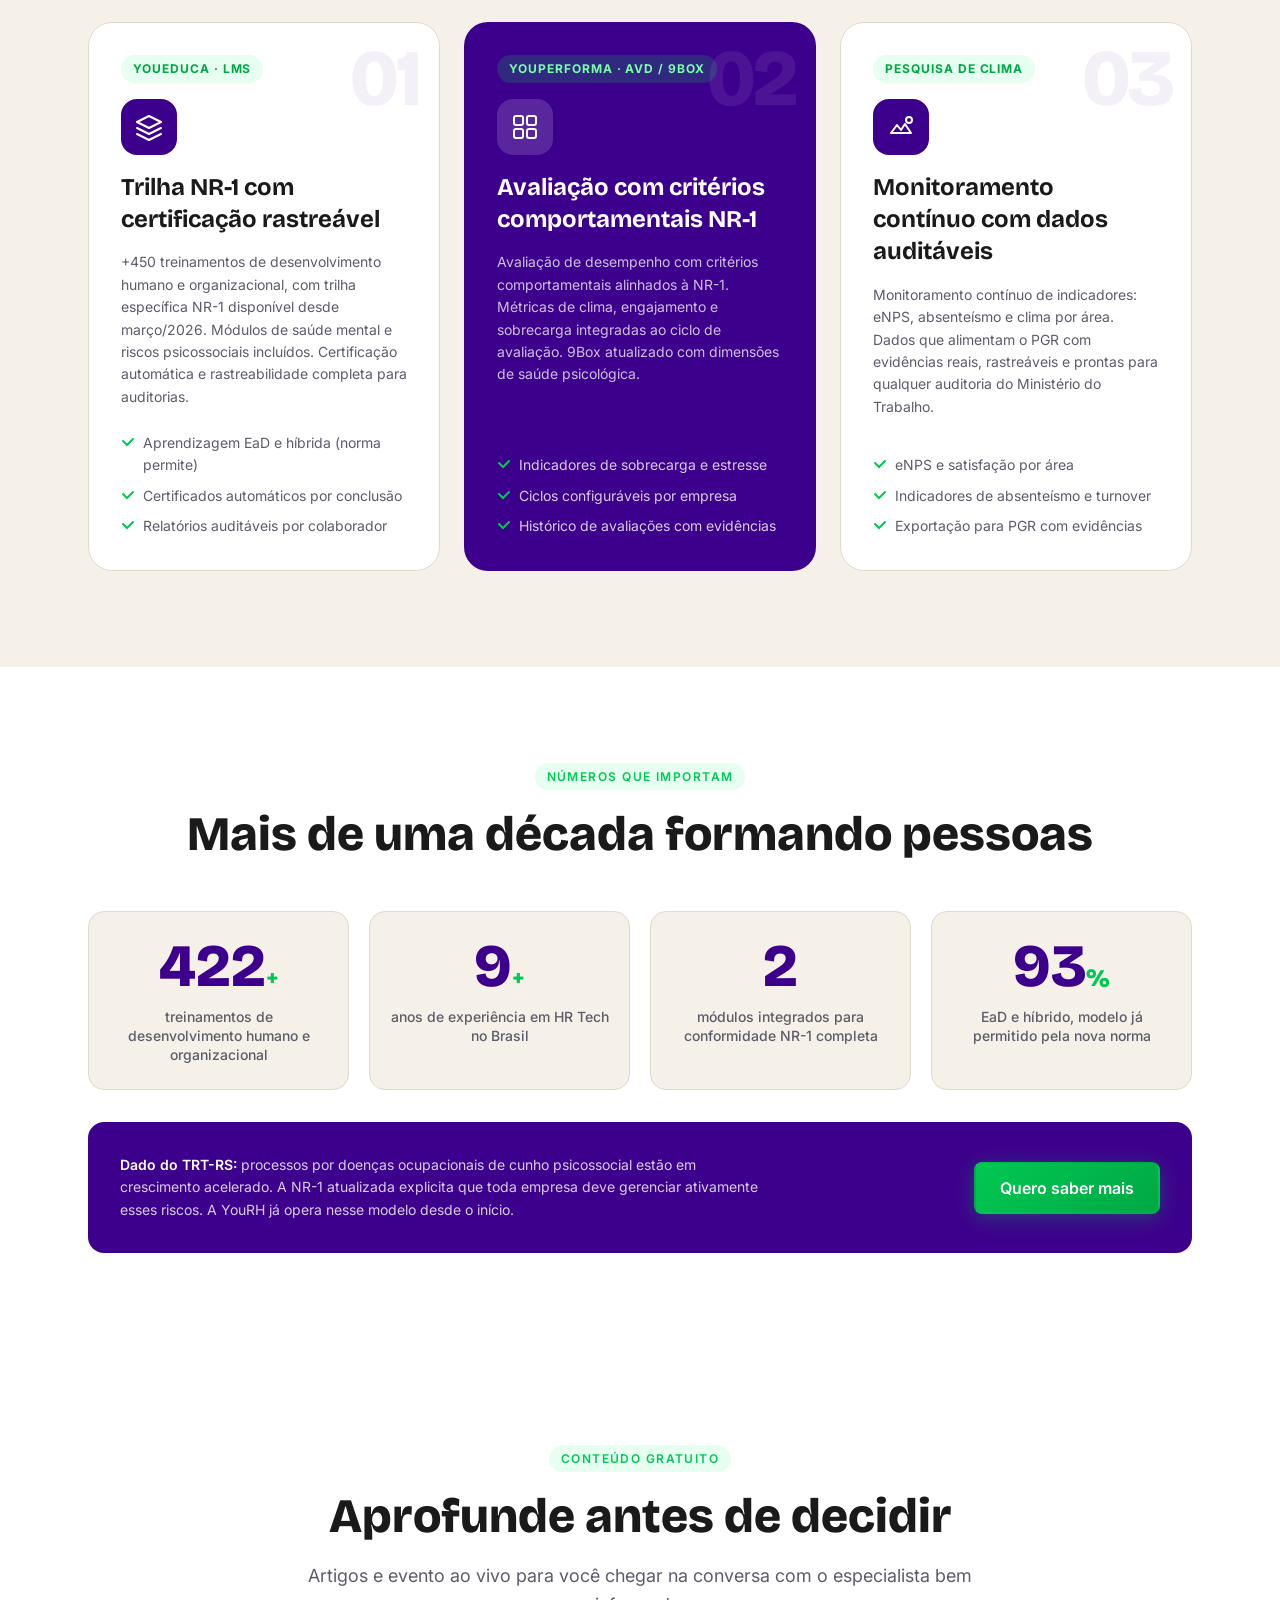
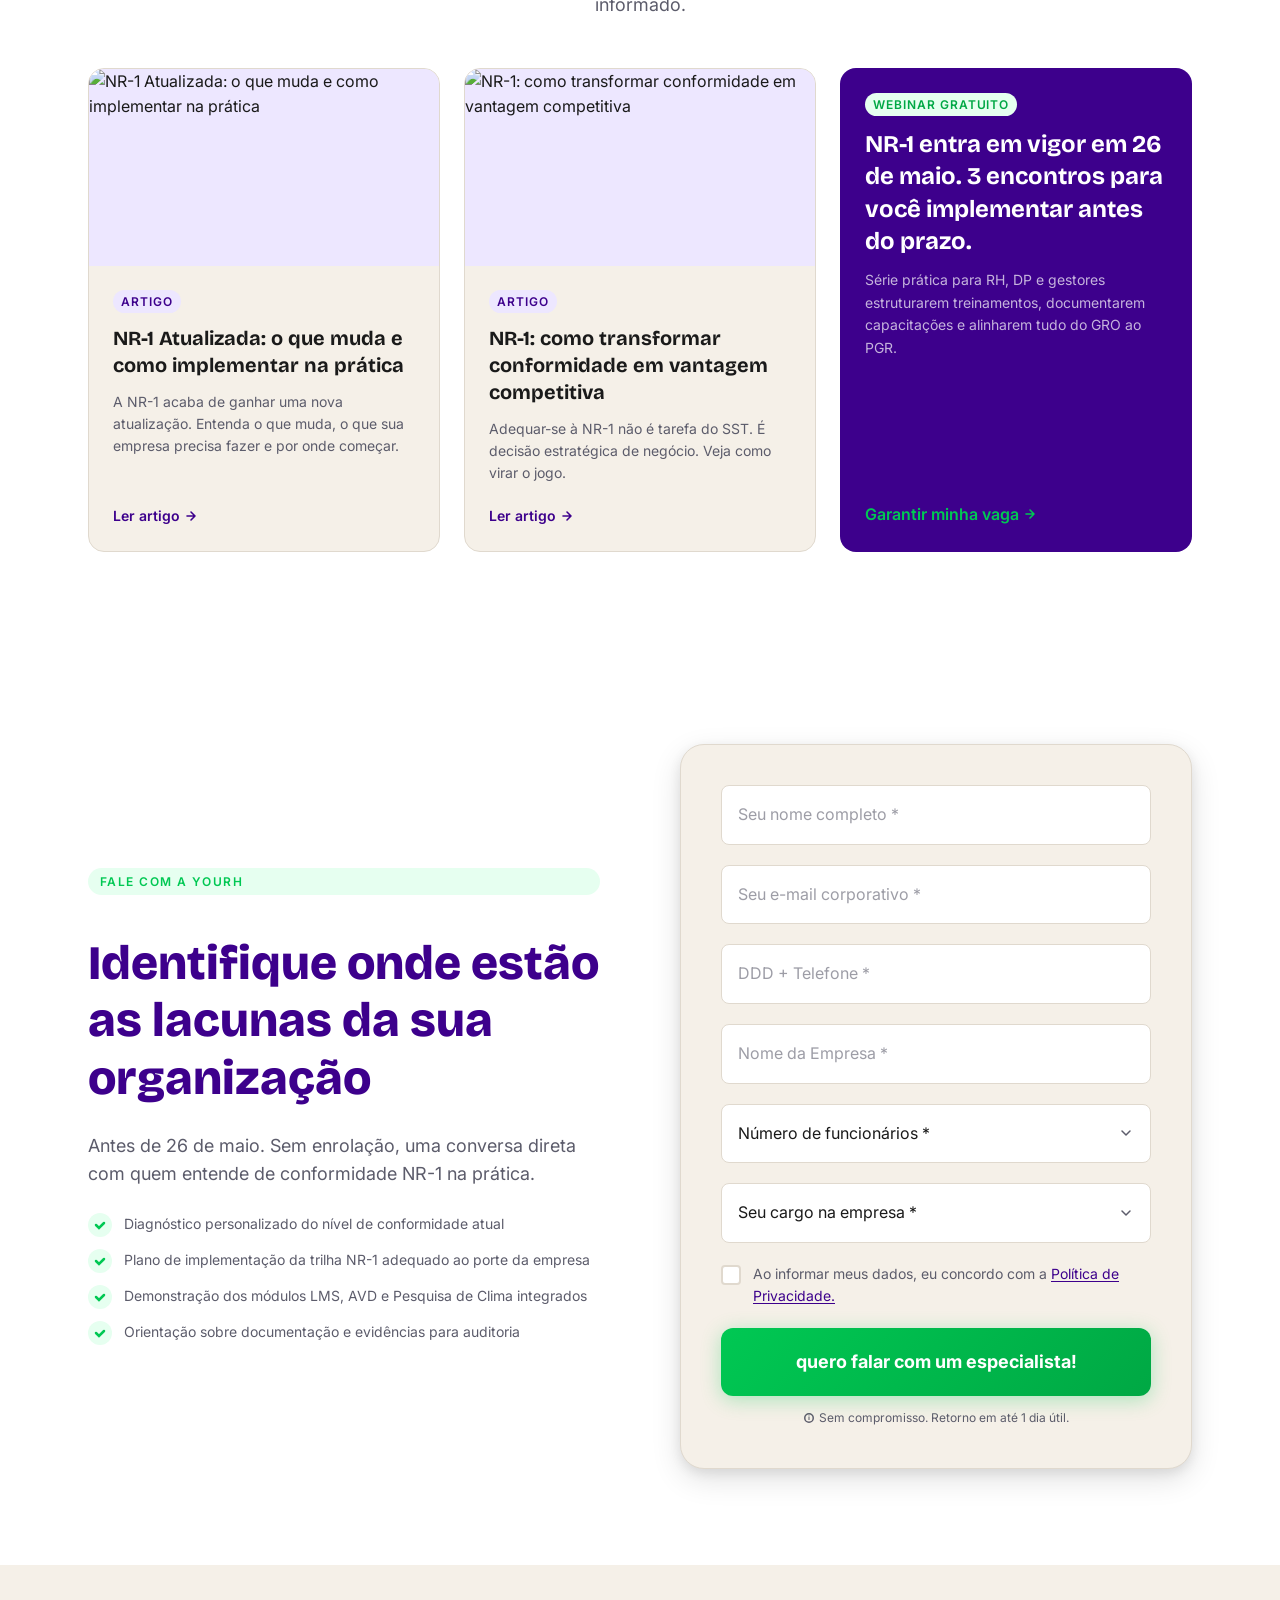
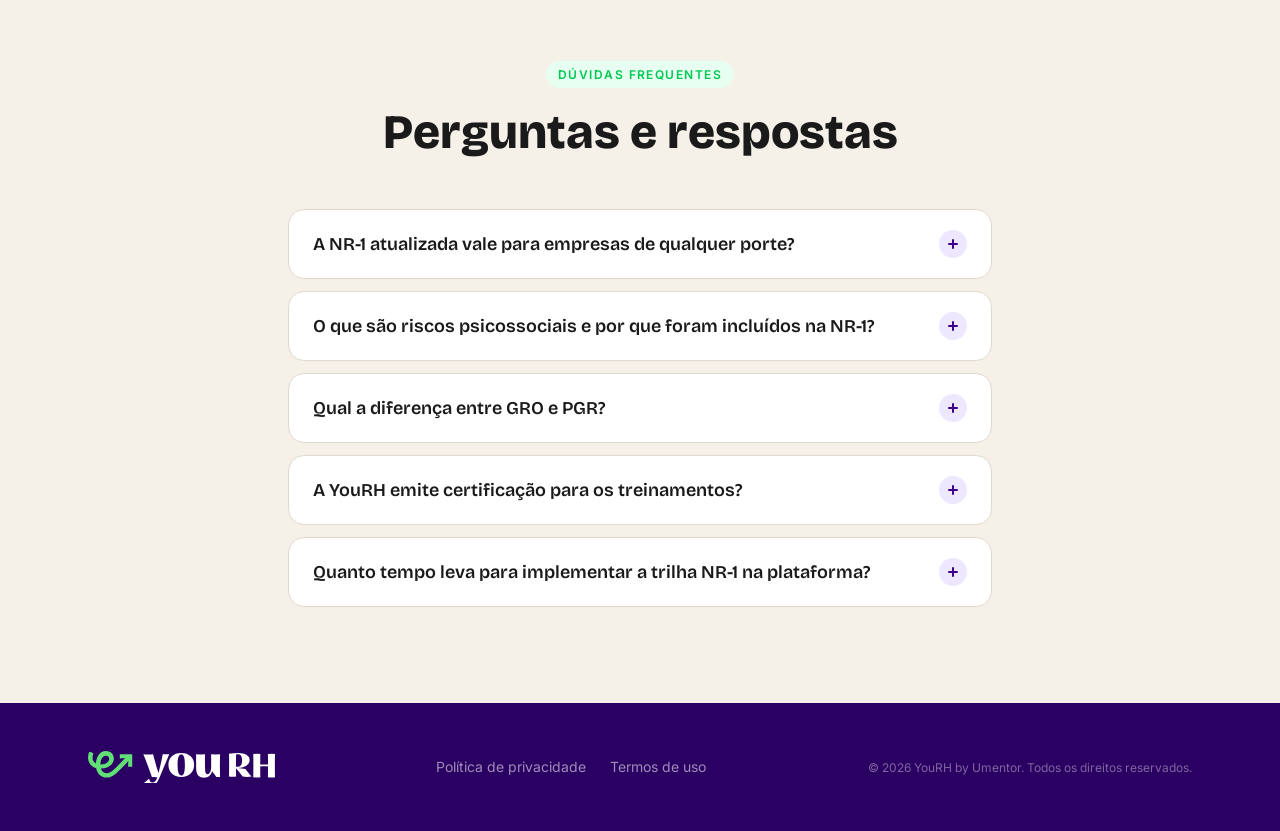
==== commit 0b2fd649: "Add files via upload" ====
--- a/index.html
+++ b/index.html
@@ -6,11 +6,25 @@
   <meta name="description" content="Sua empresa tem até 26 de maio de 2026 para se adequar à NR-1 atualizada. A YouRH oferece LMS, avaliação de desempenho e pesquisa de clima integrados para conformidade real." />
   <meta name="robots" content="index, follow" />
 
+  <!-- Favicon -->
+  <link rel="icon" type="image/svg+xml" href="assets/favicon_yourh.svg" />
+  <link rel="shortcut icon" href="assets/favicon_yourh.svg" />
+
   <!-- Open Graph -->
   <meta property="og:title"       content="NR-1: sua empresa está preparada? | YouRH" />
   <meta property="og:description" content="A nova NR-1 exige gerenciamento ativo de riscos psicossociais. Fale com um especialista YouRH antes de 26 de maio de 2026." />
   <meta property="og:type"        content="website" />
   <meta property="og:locale"      content="pt_BR" />
+  <meta property="og:url"         content="https://lp.yourh.com.br" />
+  <meta property="og:image"       content="https://lp.yourh.com.br/assets/compartilhamento-img.webp" />
+  <meta property="og:image:width"  content="1200" />
+  <meta property="og:image:height" content="630" />
+
+  <!-- Twitter Card -->
+  <meta name="twitter:card"        content="summary_large_image" />
+  <meta name="twitter:title"       content="NR-1: sua empresa está preparada? | YouRH" />
+  <meta name="twitter:description" content="A nova NR-1 exige gerenciamento ativo de riscos psicossociais. Fale com um especialista YouRH antes de 26 de maio de 2026." />
+  <meta name="twitter:image"       content="https://lp.yourh.com.br/assets/compartilhamento-img.webp" />
 
   <title>NR-1 2026: Conformidade Real para Sua Empresa | YouRH</title>
 
@@ -22,7 +36,23 @@
   <!-- Estilos -->
   <link rel="stylesheet" href="css/main.css" />
 
-  <!-- GTM HEAD TAG AQUI -->
+  <!-- Google Tag Manager -->
+  <script>(function(w,d,s,l,i){w[l]=w[l]||[];w[l].push({'gtm.start':
+  new Date().getTime(),event:'gtm.js'});var f=d.getElementsByTagName(s)[0],
+  j=d.createElement(s),dl=l!='dataLayer'?'&l='+l:'';j.async=true;j.src=
+  'https://www.googletagmanager.com/gtm.js?id='+i+dl;f.parentNode.insertBefore(j,f);
+  })(window,document,'script','dataLayer','GTM-NC7RBWD');</script>
+  <!-- Fim Google Tag Manager -->
+
+  <!-- Microsoft Clarity -->
+  <script type="text/javascript">
+    (function(c,l,a,r,i,t,y){
+        c[a]=c[a]||function(){(c[a].q=c[a].q||[]).push(arguments)};
+        t=l.createElement(r);t.async=1;t.src="https://www.clarity.ms/tag/"+i;
+        y=l.getElementsByTagName(r)[0];y.parentNode.insertBefore(t,y);
+    })(window, document, "clarity", "script", "w9l8cescd6");
+  </script>
+  <!-- Fim Microsoft Clarity -->
 
   <!-- Meta Pixel -->
   <script>
@@ -45,7 +75,10 @@
 </head>
 <body>
 
-  <!-- GTM BODY TAG AQUI -->
+  <!-- Google Tag Manager (noscript) -->
+  <noscript><iframe src="https://www.googletagmanager.com/ns.html?id=GTM-NC7RBWD"
+  height="0" width="0" style="display:none;visibility:hidden"></iframe></noscript>
+  <!-- Fim Google Tag Manager (noscript) -->
 
   <!-- ============================================================
        1. BARRA DE URGÊNCIA — sticky top
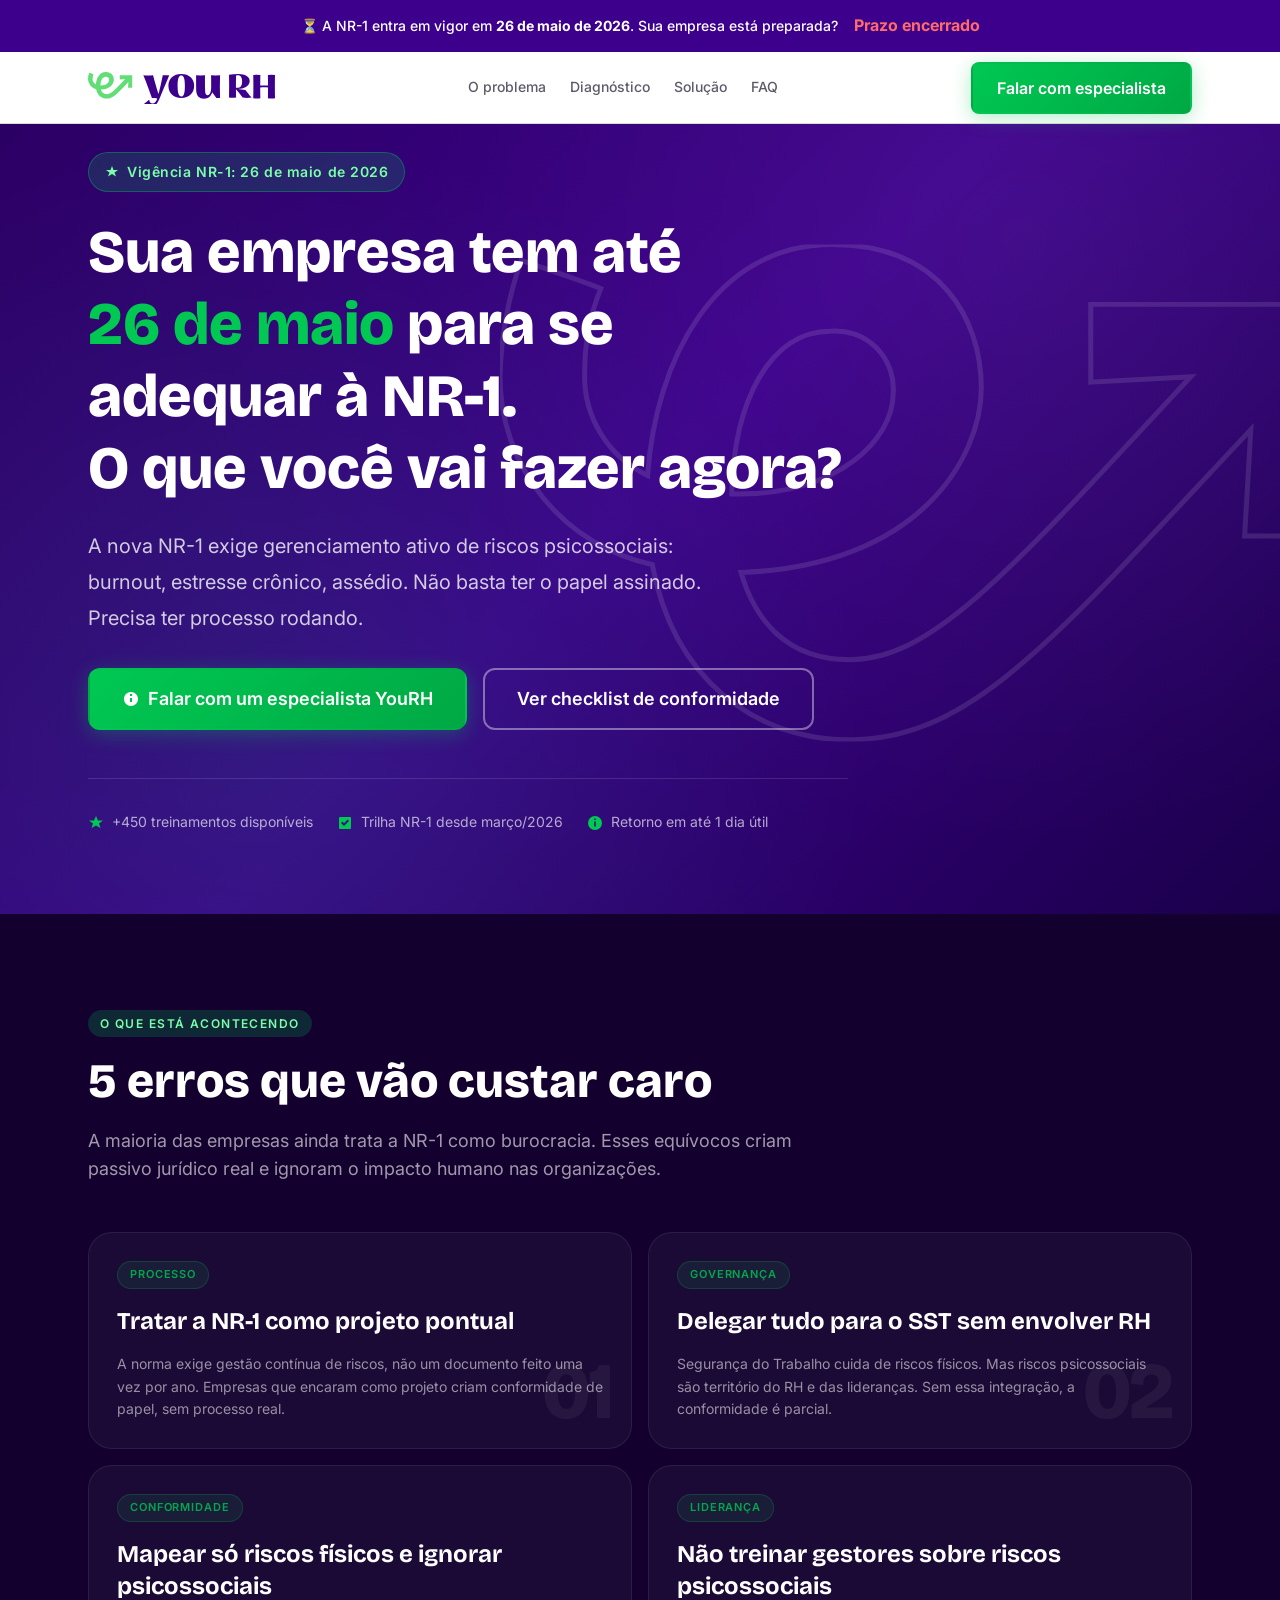
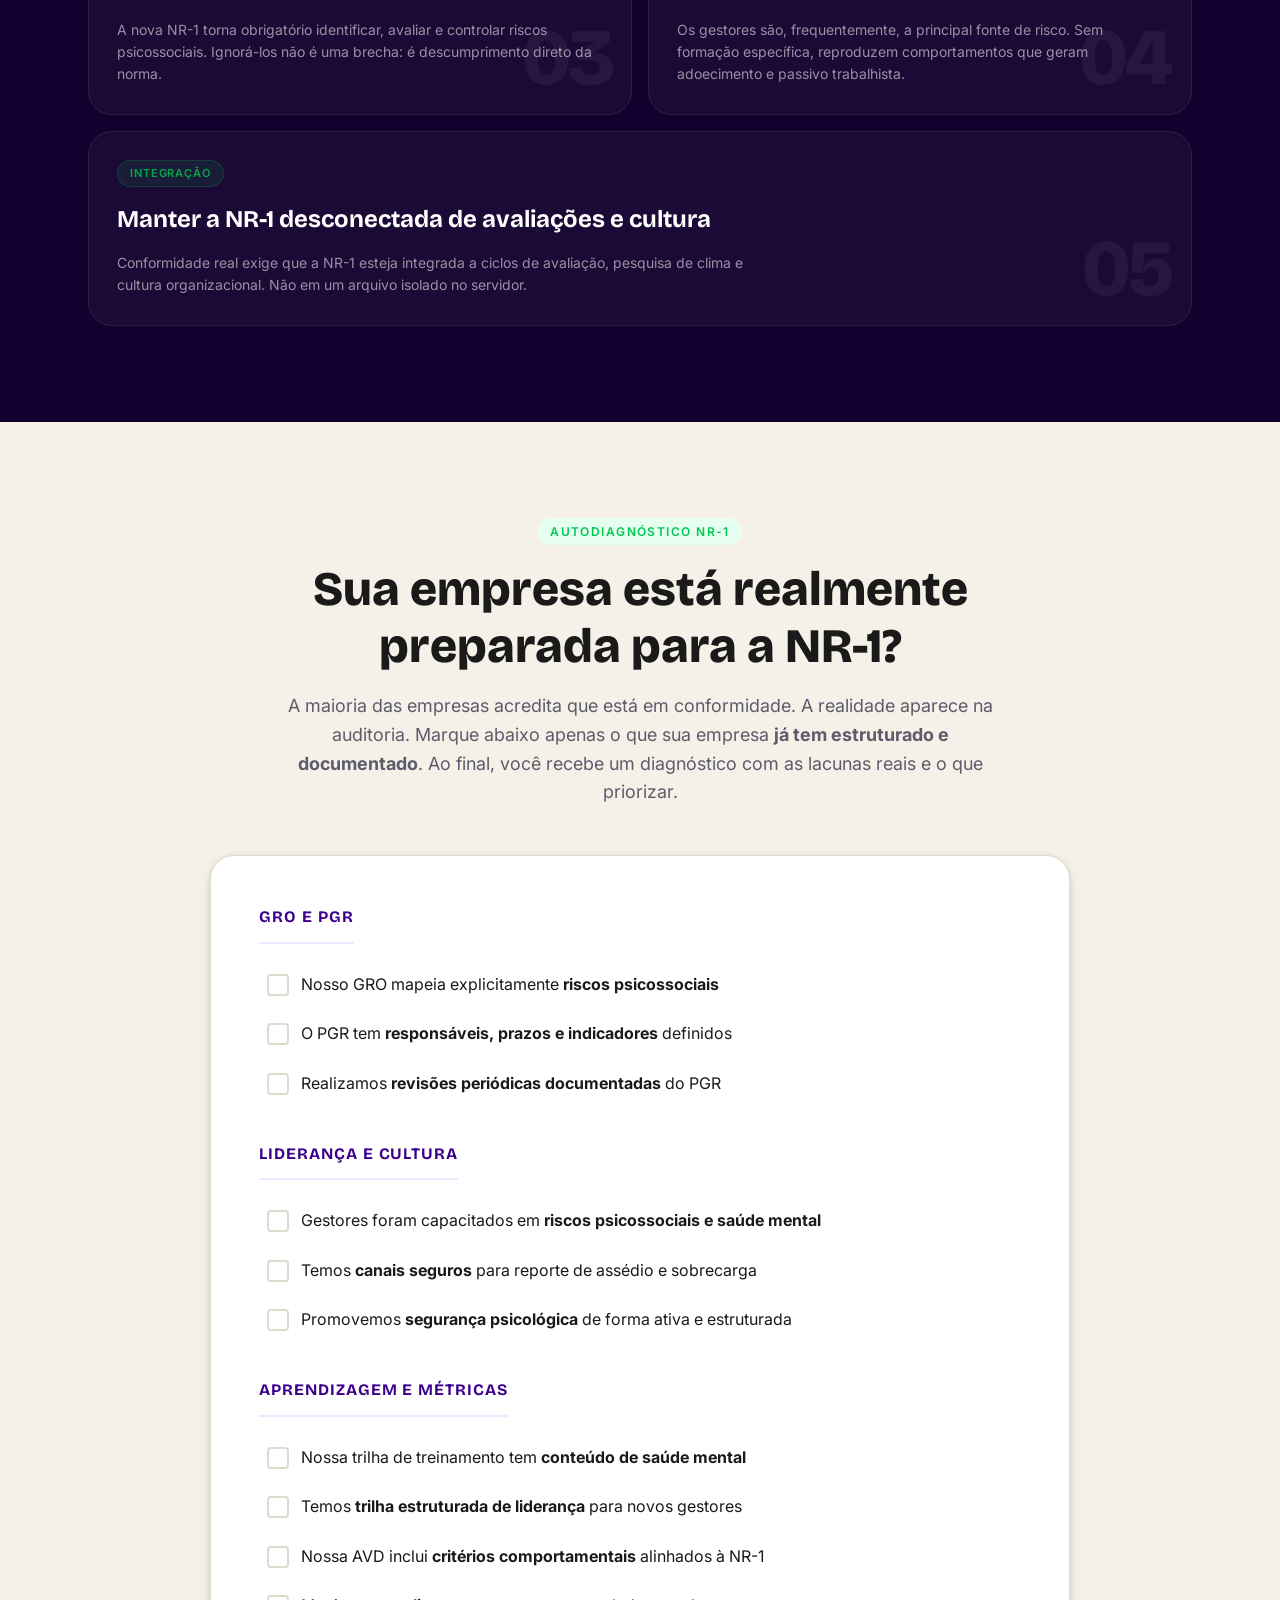
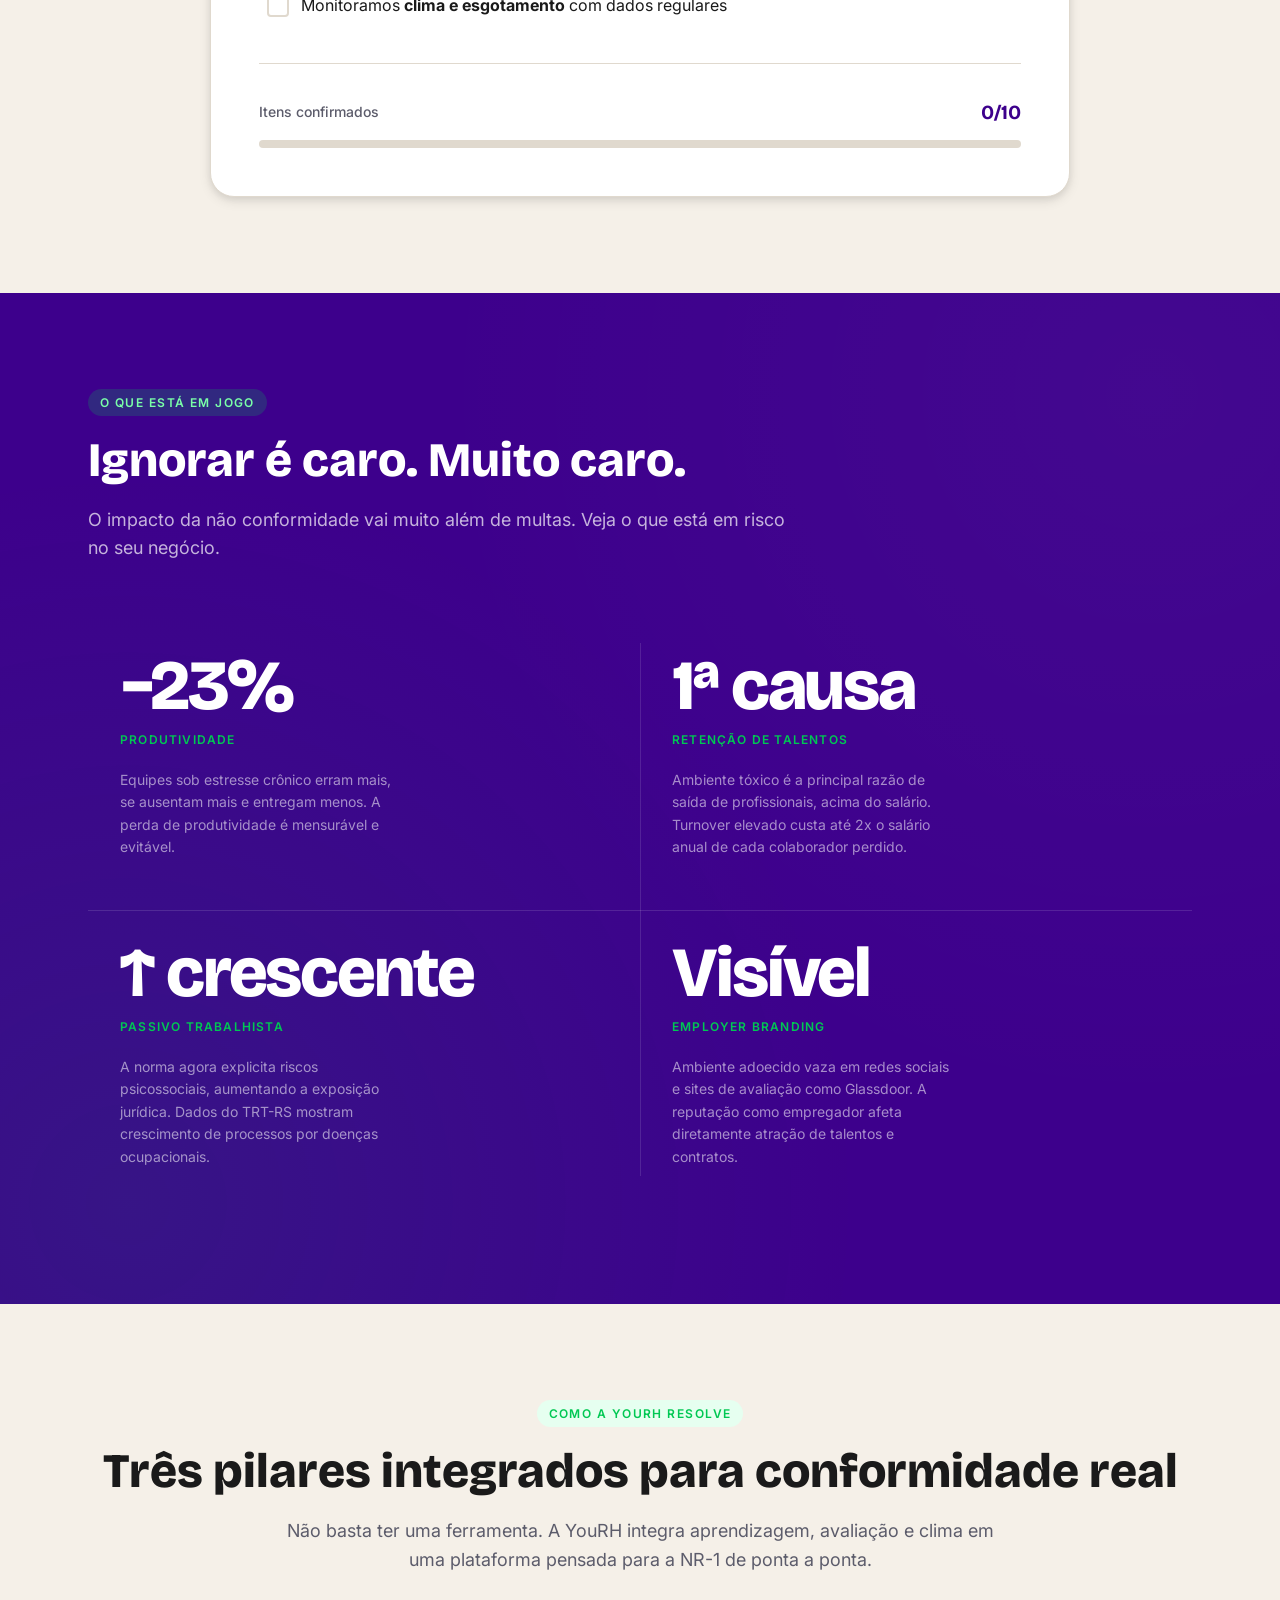
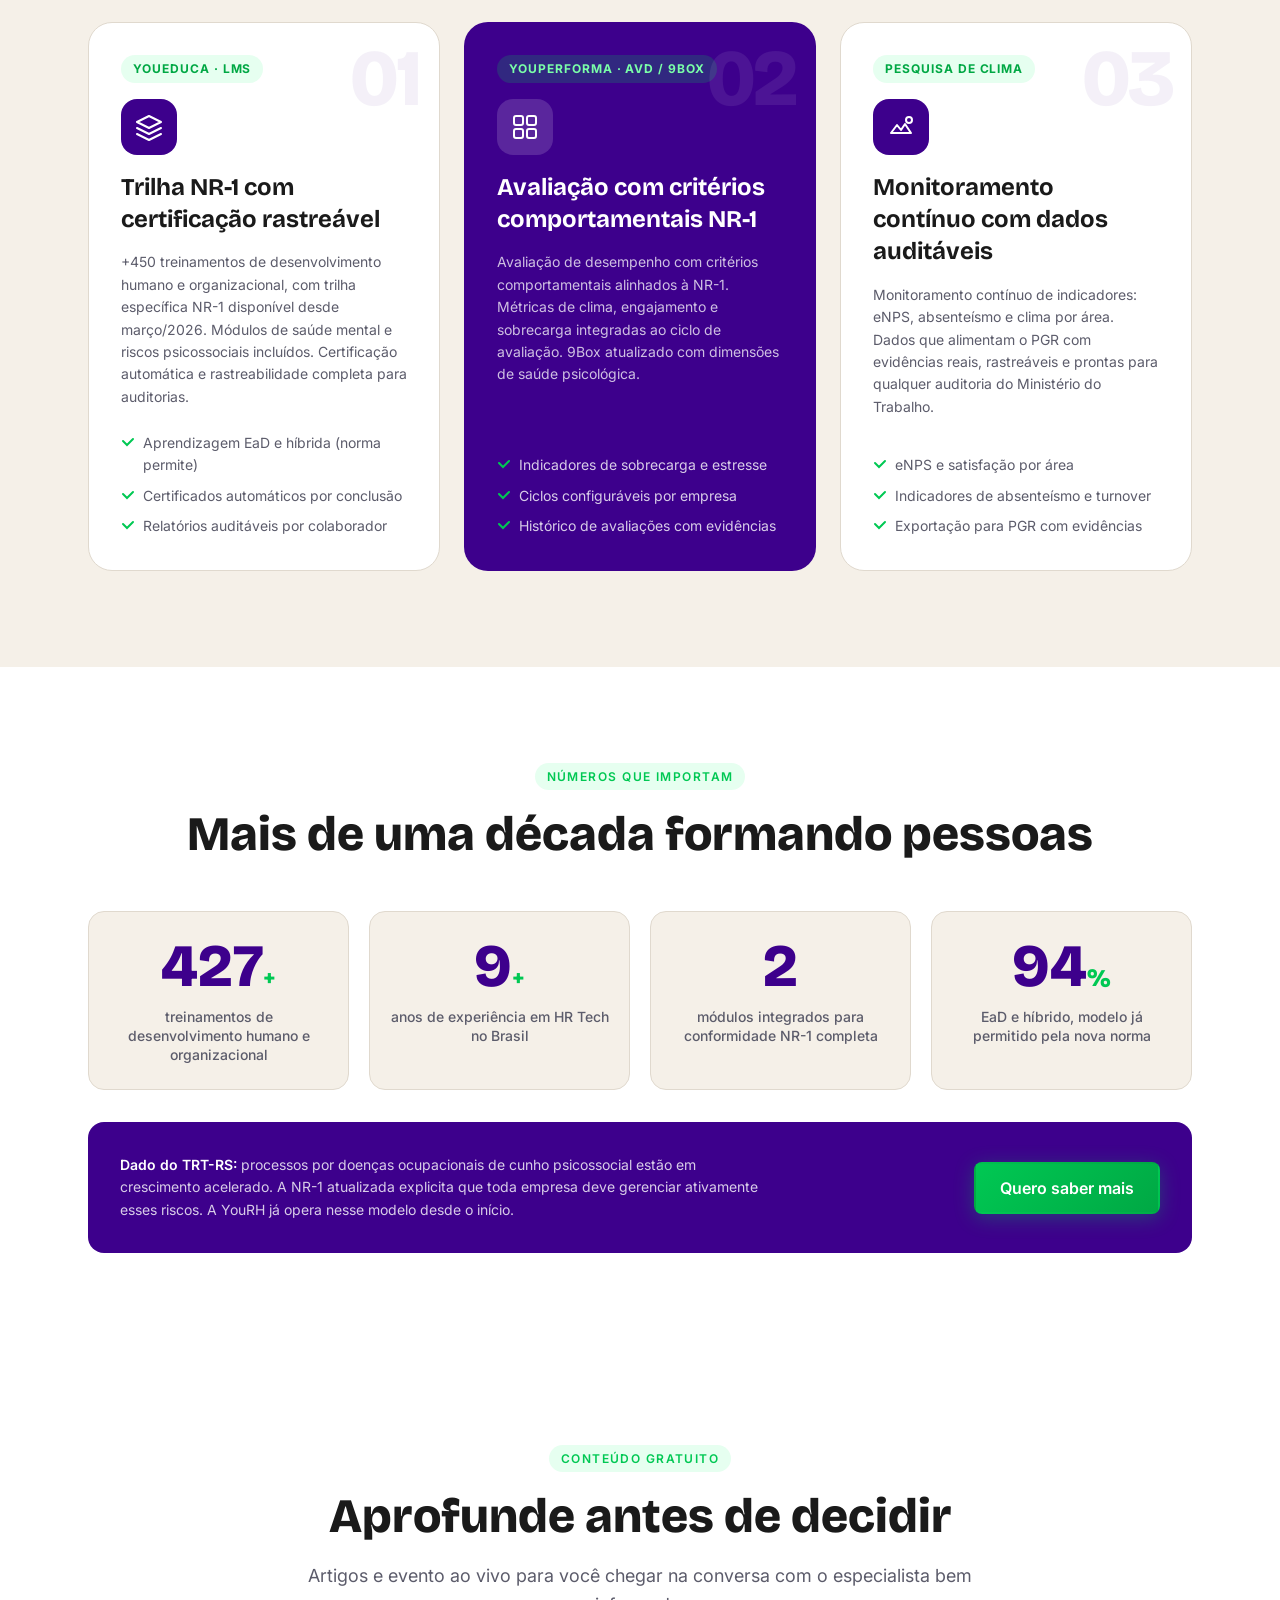
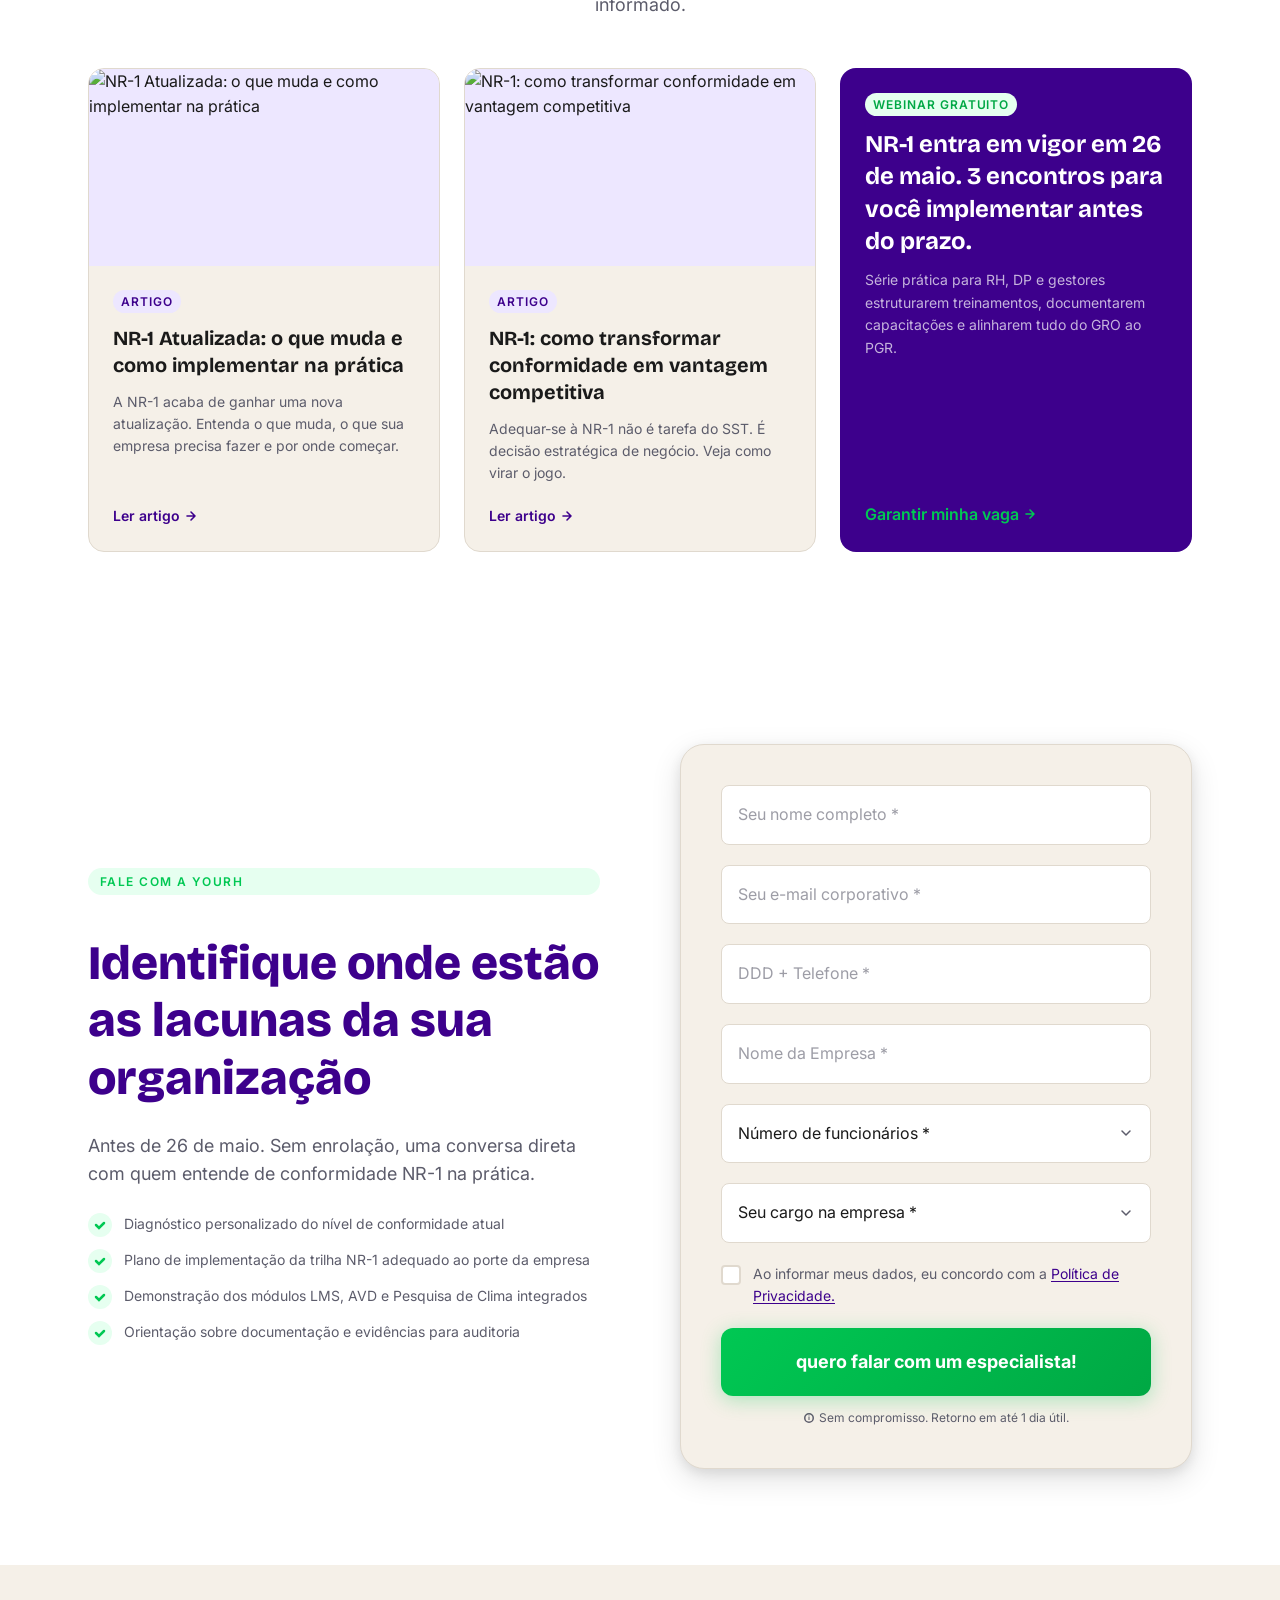
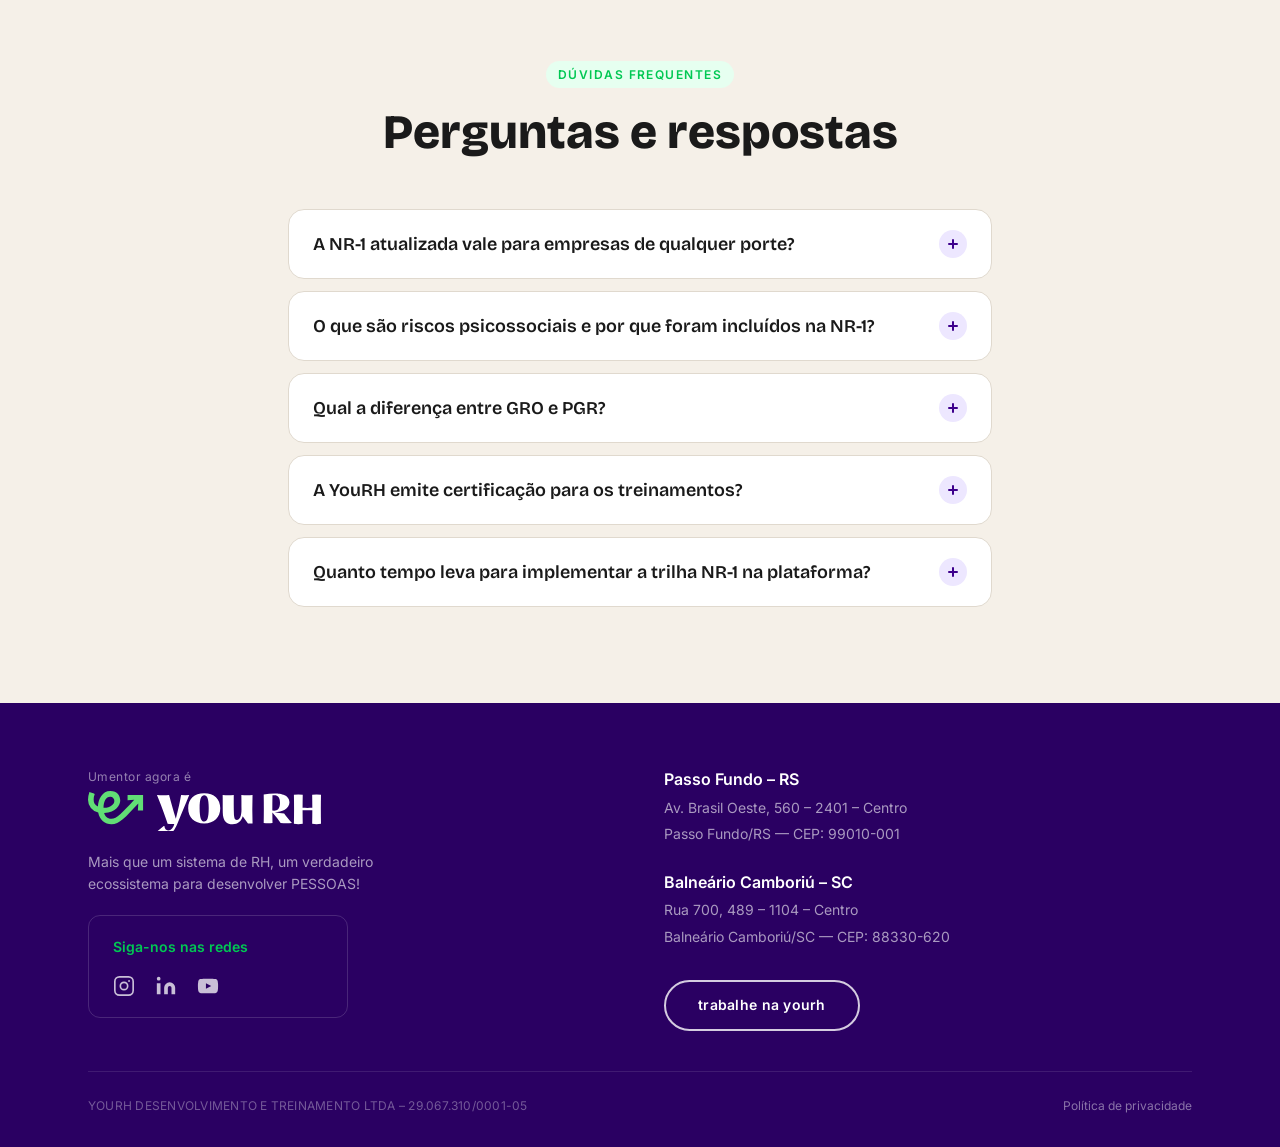
==== commit d64ad7de: "Add files via upload" ====
--- a/index.html
+++ b/index.html
@@ -1126,22 +1126,61 @@
        ============================================================ -->
   <footer class="site-footer" role="contentinfo">
     <div class="container">
-      <div class="footer__inner">
-
-        <a href="#hero" class="logo footer__logo" aria-label="YouRH - voltar ao topo">
-          <img src="assets/logo.svg" alt="YouRH" height="32" width="auto" />
-        </a>
-
-        <nav class="footer__links" aria-label="Links do rodapé">
-          <a href="https://yourh.com.br/politica-de-privacidade" target="_blank" rel="noopener" class="footer__link">Política de privacidade</a>
-          <a href="#" class="footer__link">Termos de uso</a>
-        </nav>
-
-        <p class="footer__copy">
-          &copy; 2026 YouRH by Umentor. Todos os direitos reservados.
-        </p>
-
-      </div>
+
+      <div class="footer__main">
+
+        <!-- Coluna esquerda: logo + tagline + redes -->
+        <div class="footer__brand">
+          <div class="footer__brand-logo">
+            <span class="footer__brand-eyebrow">Umentor agora é</span>
+            <a href="#hero" aria-label="YouRH - voltar ao topo">
+              <img src="assets/logo.svg" alt="YouRH" height="40" width="auto" />
+            </a>
+          </div>
+          <p class="footer__tagline">Mais que um sistema de RH, um verdadeiro ecossistema para desenvolver PESSOAS!</p>
+          <div class="footer__social-box">
+            <span class="footer__social-label">Siga-nos nas redes</span>
+            <div class="footer__social-links">
+              <a href="https://www.instagram.com/yourhoficial" target="_blank" rel="noopener" aria-label="Instagram YouRH" class="footer__social-icon">
+                <svg width="22" height="22" viewBox="0 0 24 24" fill="none" stroke="currentColor" stroke-width="1.8" stroke-linecap="round" stroke-linejoin="round"><rect x="2" y="2" width="20" height="20" rx="5"/><circle cx="12" cy="12" r="4"/><circle cx="17.5" cy="6.5" r="1" fill="currentColor" stroke="none"/></svg>
+              </a>
+              <a href="https://www.linkedin.com/company/yourhoficial/" target="_blank" rel="noopener" aria-label="LinkedIn YouRH" class="footer__social-icon">
+                <svg width="22" height="22" viewBox="0 0 24 24" fill="currentColor"><path d="M16 8a6 6 0 0 1 6 6v7h-4v-7a2 2 0 0 0-2-2 2 2 0 0 0-2 2v7h-4v-7a6 6 0 0 1 6-6z"/><rect x="2" y="9" width="4" height="12"/><circle cx="4" cy="4" r="2"/></svg>
+              </a>
+              <a href="https://www.youtube.com/@yourhoficial" target="_blank" rel="noopener" aria-label="YouTube YouRH" class="footer__social-icon">
+                <svg width="22" height="22" viewBox="0 0 24 24" fill="currentColor"><path d="M22.54 6.42a2.78 2.78 0 0 0-1.95-1.96C18.88 4 12 4 12 4s-6.88 0-8.59.46A2.78 2.78 0 0 0 1.46 6.42 29 29 0 0 0 1 12a29 29 0 0 0 .46 5.58 2.78 2.78 0 0 0 1.95 1.96C5.12 20 12 20 12 20s6.88 0 8.59-.46a2.78 2.78 0 0 0 1.95-1.96A29 29 0 0 0 23 12a29 29 0 0 0-.46-5.58z"/><polygon points="9.75 15.02 15.5 12 9.75 8.98 9.75 15.02" fill="var(--color-purple-dark)"/></svg>
+              </a>
+            </div>
+          </div>
+        </div>
+
+        <!-- Coluna direita: endereços + CTA trabalhe -->
+        <div class="footer__info">
+          <div class="footer__addresses">
+            <div class="footer__address">
+              <strong>Passo Fundo – RS</strong>
+              <span>Av. Brasil Oeste, 560 – 2401 – Centro</span>
+              <span>Passo Fundo/RS — CEP: 99010-001</span>
+            </div>
+            <div class="footer__address">
+              <strong>Balneário Camboriú – SC</strong>
+              <span>Rua 700, 489 – 1104 – Centro</span>
+              <span>Balneário Camboriú/SC — CEP: 88330-620</span>
+            </div>
+          </div>
+          <a href="https://painel.umentor.com.br/inteligente_novos/?con_cod=ana12479&pla=5" target="_blank" rel="noopener" class="footer__jobs-btn">
+            trabalhe na yourh
+          </a>
+        </div>
+
+      </div>
+
+      <!-- Barra inferior -->
+      <div class="footer__bottom">
+        <p class="footer__copy">YOURH DESENVOLVIMENTO E TREINAMENTO LTDA – 29.067.310/0001-05</p>
+        <a href="https://yourh.com.br/politica-de-privacidade" target="_blank" rel="noopener" class="footer__link">Política de privacidade</a>
+      </div>
+
     </div>
   </footer>
 
--- a/css/main.css
+++ b/css/main.css
@@ -1904,52 +1904,170 @@
    FOOTER
    ============================================================ */
 
+/* ── Footer ──────────────────────────────────────────────────── */
+
 .site-footer {
   background: var(--color-purple-dark);
   color: rgba(255,255,255,0.65);
-  padding-block: var(--space-12);
-}
-
-.footer__inner {
-  display: flex;
-  flex-direction: column;
-  align-items: center;
+  padding-block: var(--space-16) var(--space-8);
+}
+
+.footer__main {
+  display: grid;
+  grid-template-columns: 1fr;
+  gap: var(--space-12);
+  padding-bottom: var(--space-10);
+  border-bottom: 1px solid rgba(255,255,255,0.10);
+}
+
+@media (min-width: 768px) {
+  .footer__main {
+    grid-template-columns: 1fr 1fr;
+    align-items: start;
+  }
+}
+
+/* Marca */
+.footer__brand {
+  display: flex;
+  flex-direction: column;
+  gap: var(--space-5);
+}
+
+.footer__brand-logo {
+  display: flex;
+  flex-direction: column;
+  gap: var(--space-1);
+}
+
+.footer__brand-eyebrow {
+  font-size: var(--text-xs);
+  color: rgba(255,255,255,0.50);
+  letter-spacing: 0.04em;
+}
+
+.footer__tagline {
+  font-size: var(--text-sm);
+  color: rgba(255,255,255,0.60);
+  line-height: var(--leading-normal);
+  max-width: 300px;
+}
+
+/* Caixa social */
+.footer__social-box {
+  border: 1px solid rgba(255,255,255,0.15);
+  border-radius: var(--radius-lg);
+  padding: var(--space-5) var(--space-6);
+  display: flex;
+  flex-direction: column;
+  gap: var(--space-4);
+  max-width: 260px;
+}
+
+.footer__social-label {
+  font-size: var(--text-sm);
+  color: var(--color-green);
+  font-weight: var(--weight-semibold);
+}
+
+.footer__social-links {
+  display: flex;
+  gap: var(--space-5);
+  align-items: center;
+}
+
+.footer__social-icon {
+  color: rgba(255,255,255,0.75);
+  transition: color var(--transition-fast), transform var(--transition-fast);
+  display: flex;
+  align-items: center;
+}
+
+.footer__social-icon:hover {
+  color: var(--color-white);
+  transform: translateY(-2px);
+}
+
+/* Endereços + trabalhe */
+.footer__info {
+  display: flex;
+  flex-direction: column;
+  gap: var(--space-8);
+}
+
+.footer__addresses {
+  display: flex;
+  flex-direction: column;
   gap: var(--space-6);
+}
+
+.footer__address {
+  display: flex;
+  flex-direction: column;
+  gap: var(--space-1);
+  font-size: var(--text-sm);
+  color: rgba(255,255,255,0.60);
+  line-height: var(--leading-normal);
+}
+
+.footer__address strong {
+  color: var(--color-white);
+  font-weight: var(--weight-semibold);
+  font-size: var(--text-base);
+}
+
+.footer__jobs-btn {
+  display: inline-flex;
+  align-items: center;
+  justify-content: center;
+  border: 2px solid rgba(255,255,255,0.80);
+  border-radius: var(--radius-full);
+  padding: var(--space-3) var(--space-8);
+  font-size: var(--text-sm);
+  font-weight: var(--weight-semibold);
+  color: var(--color-white);
+  letter-spacing: 0.02em;
+  width: fit-content;
+  transition: background var(--transition-fast), border-color var(--transition-fast), color var(--transition-fast);
+}
+
+.footer__jobs-btn:hover {
+  background: var(--color-white);
+  color: var(--color-purple-dark);
+}
+
+/* Barra inferior */
+.footer__bottom {
+  display: flex;
+  flex-direction: column;
+  align-items: center;
+  gap: var(--space-3);
+  padding-top: var(--space-6);
   text-align: center;
 }
 
 @media (min-width: 768px) {
-  .footer__inner {
+  .footer__bottom {
     flex-direction: row;
     justify-content: space-between;
     text-align: left;
   }
 }
 
-.footer__logo .logo__wordmark {
-  color: var(--color-white);
-}
-
-.footer__links {
-  display: flex;
-  gap: var(--space-6);
-  flex-wrap: wrap;
-  justify-content: center;
+.footer__copy {
+  font-size: var(--text-xs);
+  color: rgba(255,255,255,0.35);
+  letter-spacing: 0.02em;
 }
 
 .footer__link {
-  font-size: var(--text-sm);
-  color: rgba(255,255,255,0.55);
+  font-size: var(--text-xs);
+  color: rgba(255,255,255,0.45);
   transition: color var(--transition-fast);
 }
 
 .footer__link:hover {
   color: var(--color-green);
-}
-
-.footer__copy {
-  font-size: var(--text-xs);
-  color: rgba(255,255,255,0.40);
 }
 
 /* ============================================================
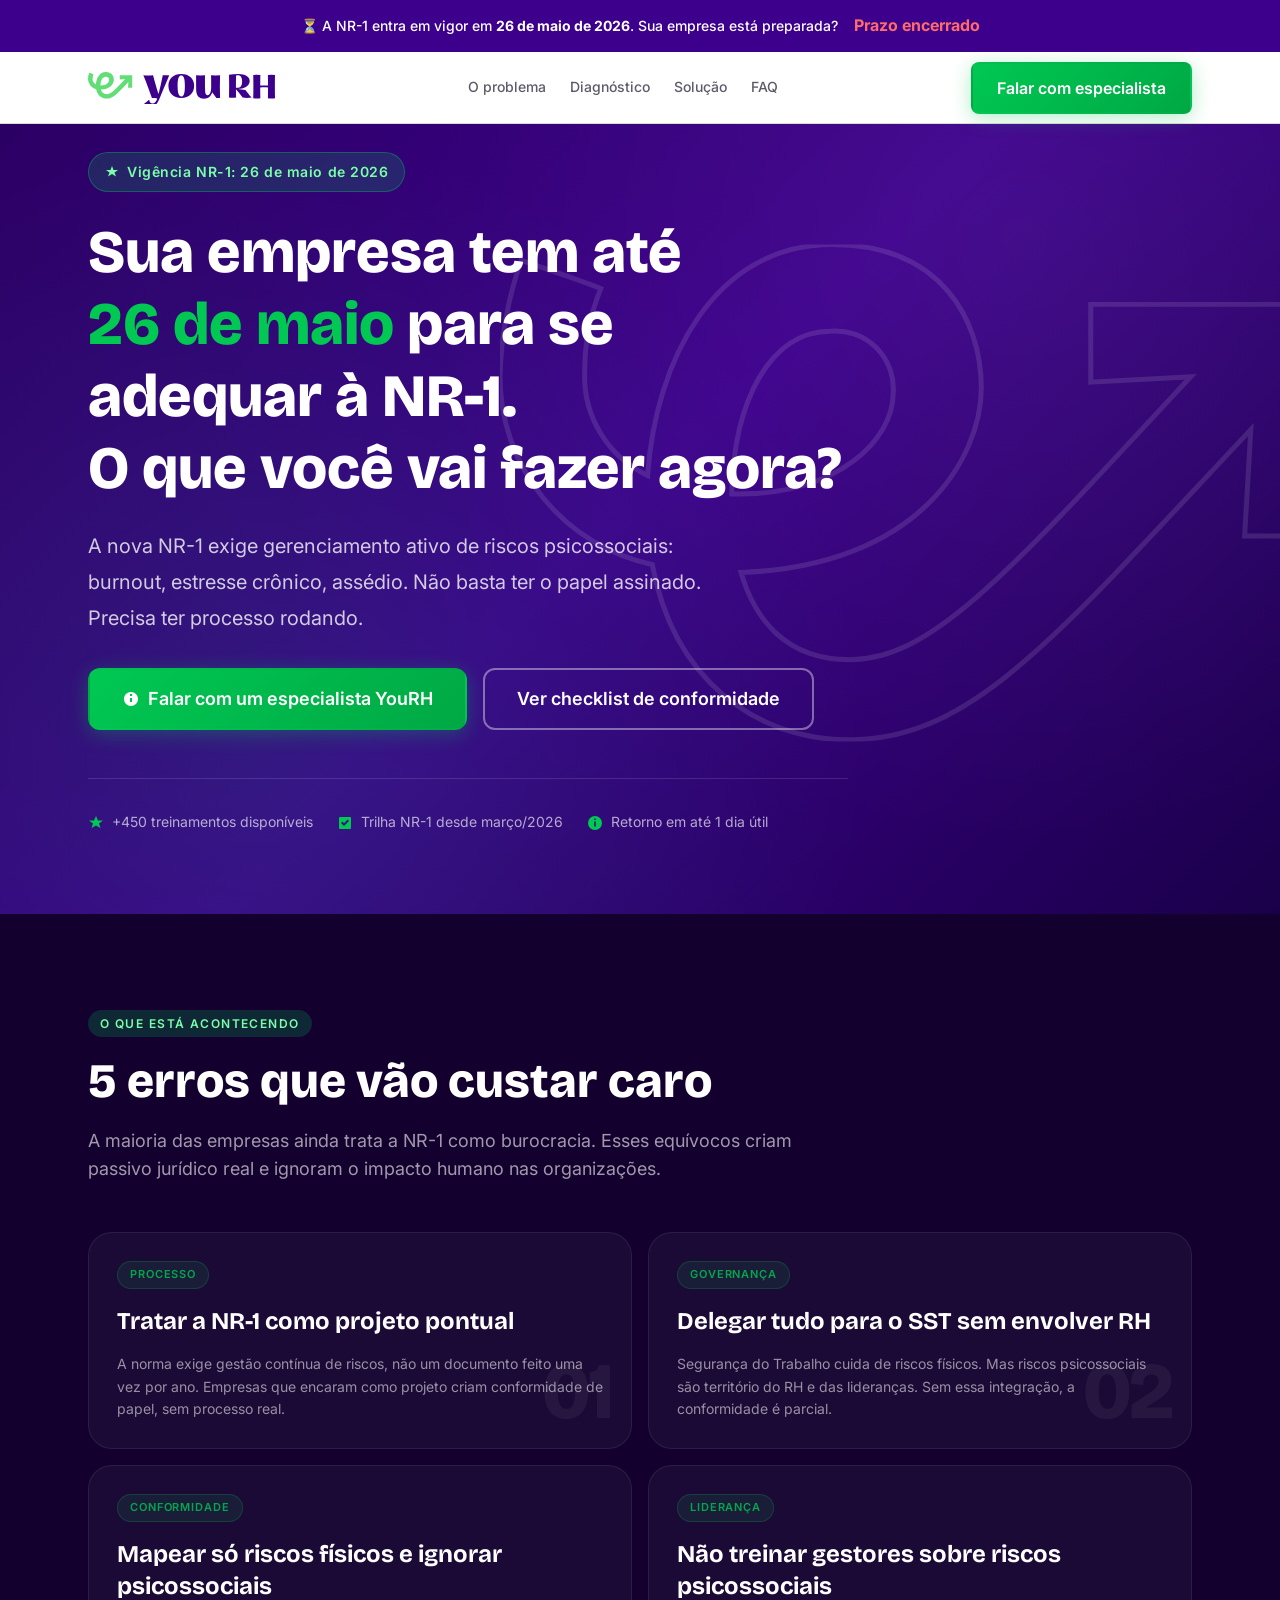
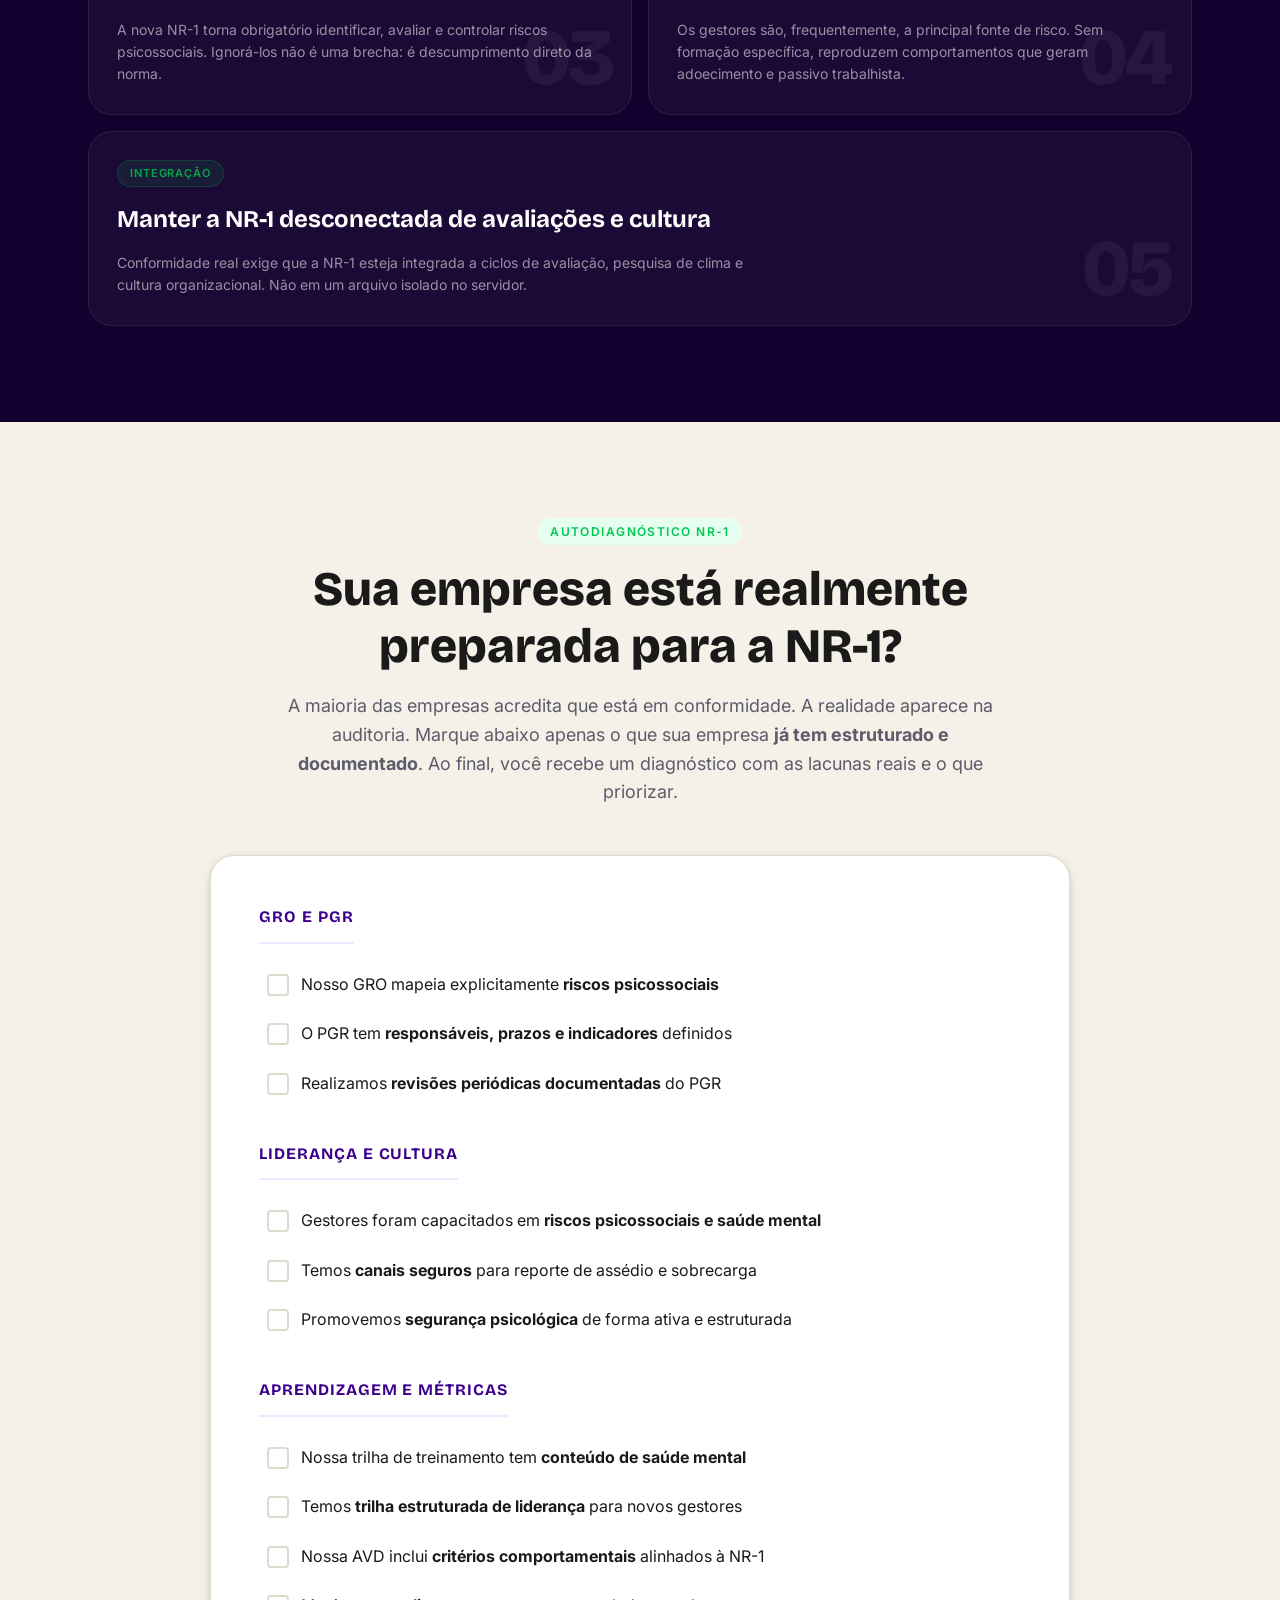
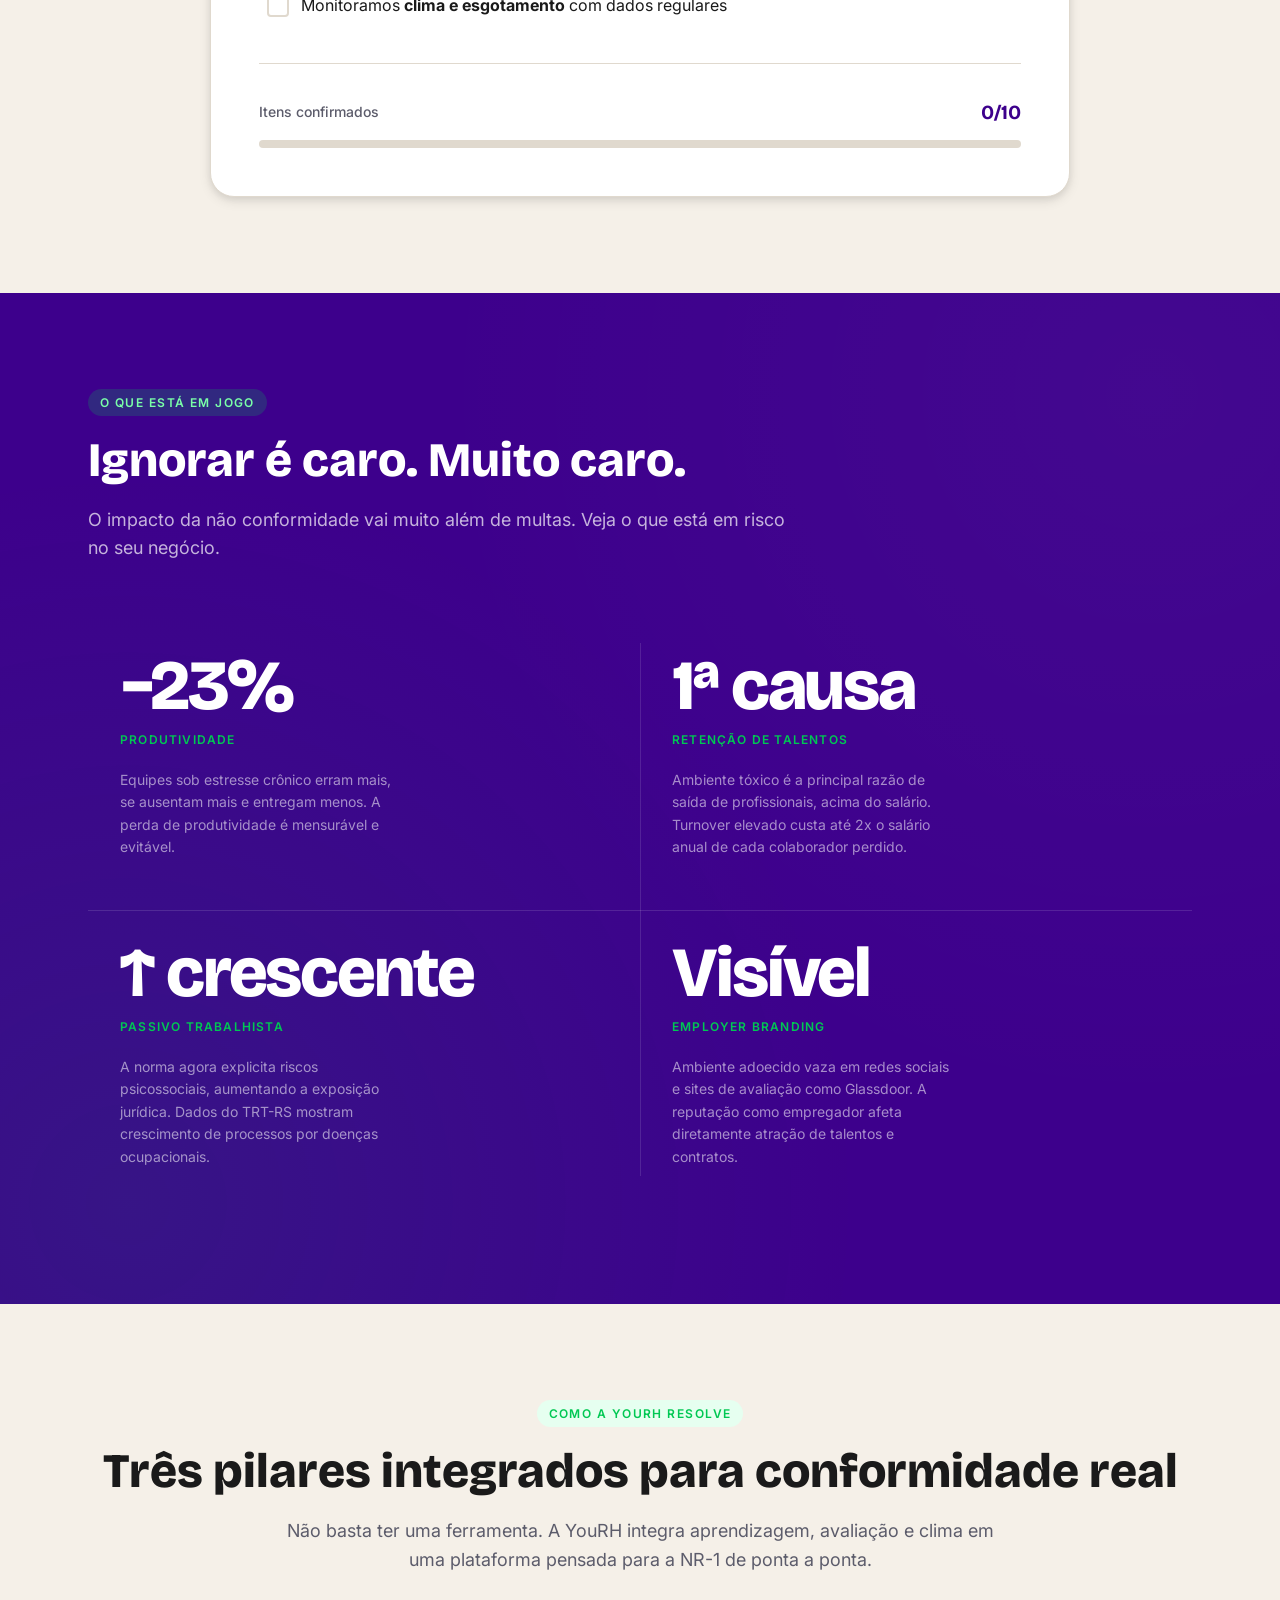
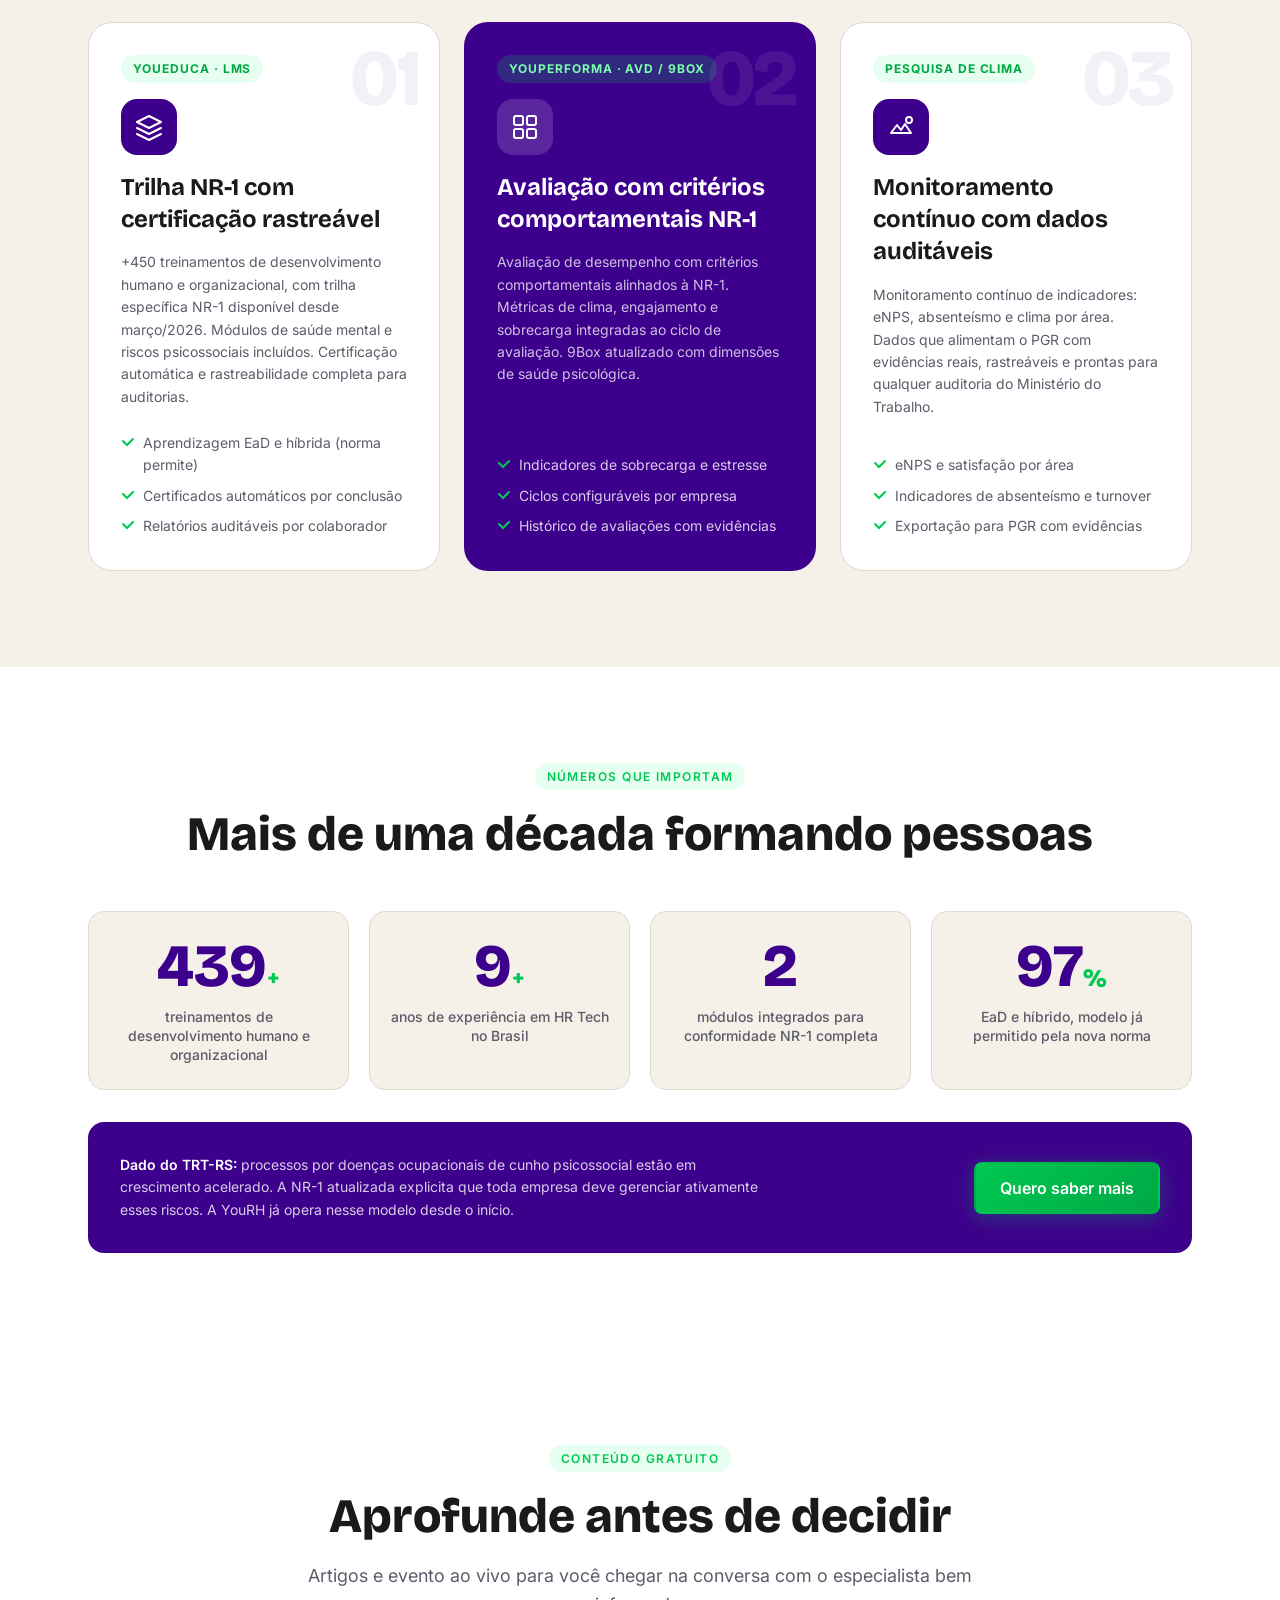
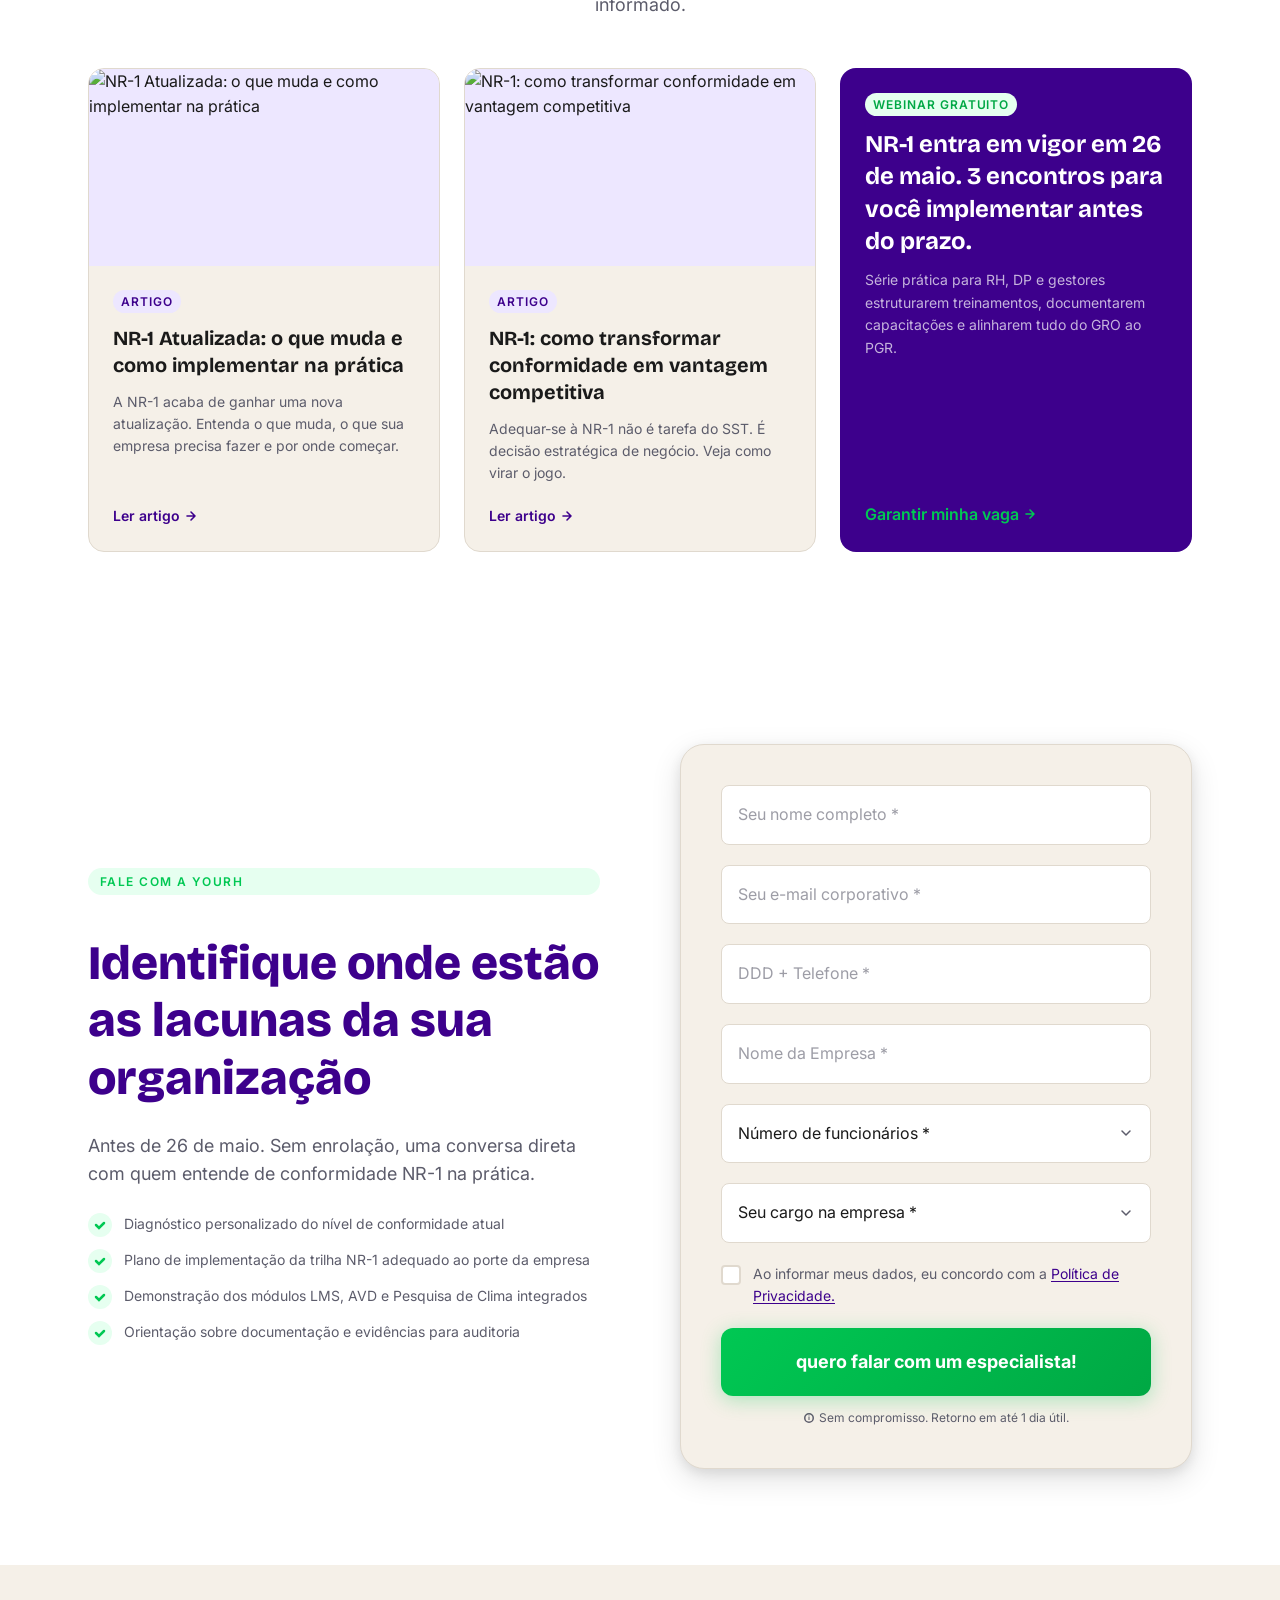
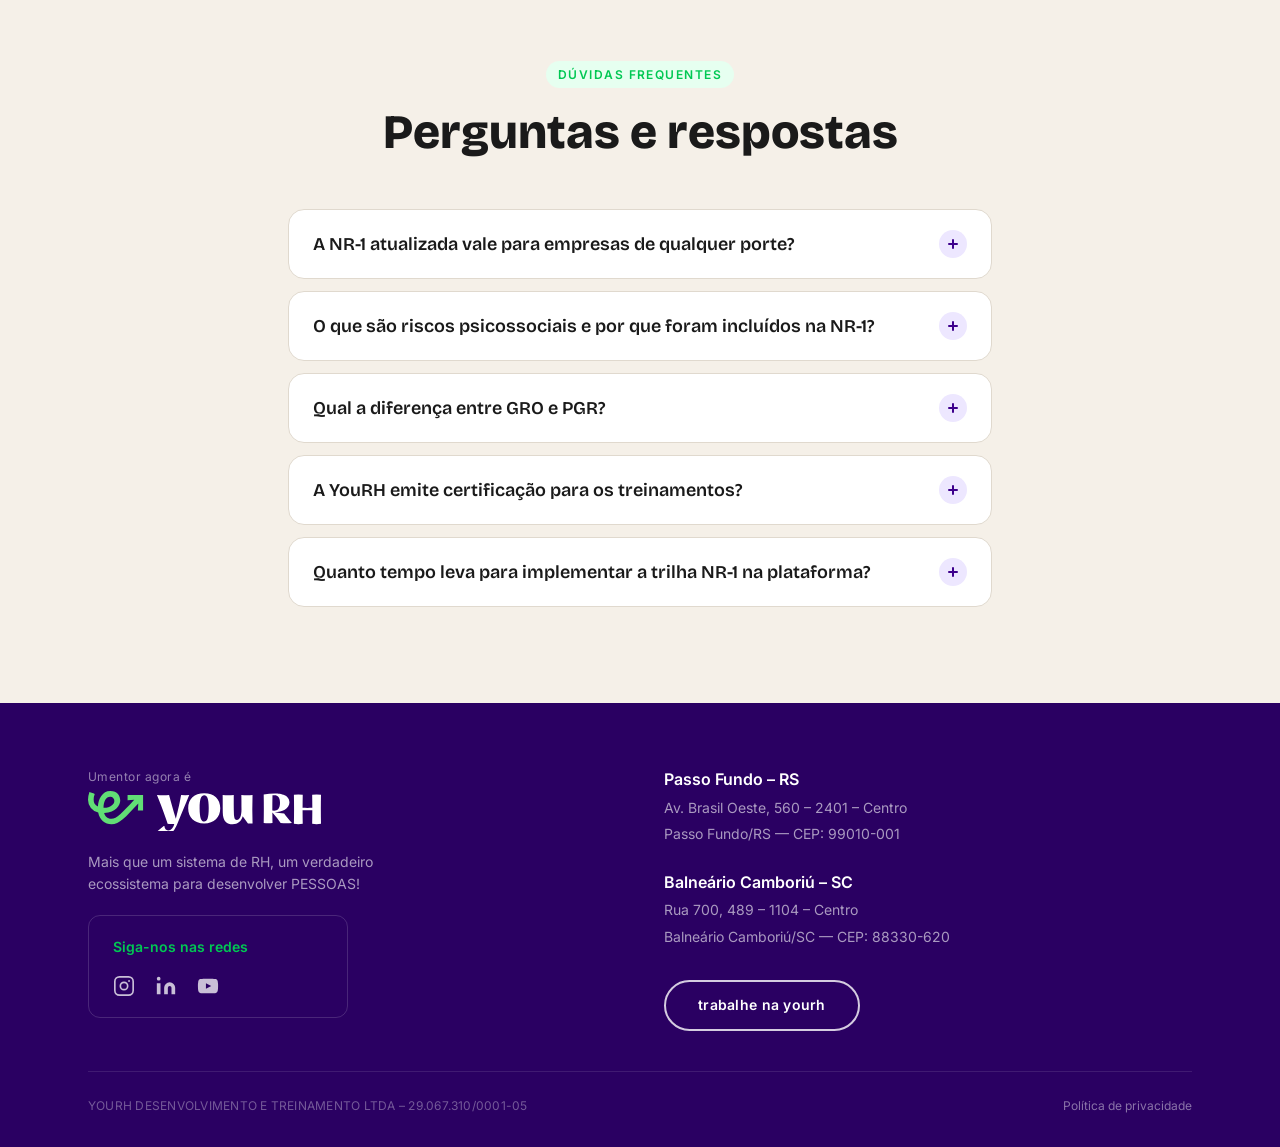
==== commit 234fe88c: "Add files via upload" ====
--- a/index.html
+++ b/index.html
@@ -2,1193 +2,11 @@
 <html lang="pt-BR">
 <head>
   <meta charset="UTF-8" />
-  <meta name="viewport" content="width=device-width, initial-scale=1.0" />
-  <meta name="description" content="Sua empresa tem até 26 de maio de 2026 para se adequar à NR-1 atualizada. A YouRH oferece LMS, avaliação de desempenho e pesquisa de clima integrados para conformidade real." />
-  <meta name="robots" content="index, follow" />
-
-  <!-- Favicon -->
-  <link rel="icon" type="image/svg+xml" href="assets/favicon_yourh.svg" />
-  <link rel="shortcut icon" href="assets/favicon_yourh.svg" />
-
-  <!-- Open Graph -->
-  <meta property="og:title"       content="NR-1: sua empresa está preparada? | YouRH" />
-  <meta property="og:description" content="A nova NR-1 exige gerenciamento ativo de riscos psicossociais. Fale com um especialista YouRH antes de 26 de maio de 2026." />
-  <meta property="og:type"        content="website" />
-  <meta property="og:locale"      content="pt_BR" />
-  <meta property="og:url"         content="https://lp.yourh.com.br" />
-  <meta property="og:image"       content="https://lp.yourh.com.br/assets/compartilhamento-img.webp" />
-  <meta property="og:image:width"  content="1200" />
-  <meta property="og:image:height" content="630" />
-
-  <!-- Twitter Card -->
-  <meta name="twitter:card"        content="summary_large_image" />
-  <meta name="twitter:title"       content="NR-1: sua empresa está preparada? | YouRH" />
-  <meta name="twitter:description" content="A nova NR-1 exige gerenciamento ativo de riscos psicossociais. Fale com um especialista YouRH antes de 26 de maio de 2026." />
-  <meta name="twitter:image"       content="https://lp.yourh.com.br/assets/compartilhamento-img.webp" />
-
-  <title>NR-1 2026: Conformidade Real para Sua Empresa | YouRH</title>
-
-  <!-- Google Fonts -->
-  <link rel="preconnect" href="https://fonts.googleapis.com" />
-  <link rel="preconnect" href="https://fonts.gstatic.com" crossorigin />
-  <link href="https://fonts.googleapis.com/css2?family=Bricolage+Grotesque:opsz,wght@12..96,400;12..96,500;12..96,600;12..96,700;12..96,800&family=Inter:wght@400;500;600;700;800&display=swap" rel="stylesheet" />
-
-  <!-- Estilos -->
-  <link rel="stylesheet" href="css/main.css" />
-
-  <!-- Google Tag Manager -->
-  <script>(function(w,d,s,l,i){w[l]=w[l]||[];w[l].push({'gtm.start':
-  new Date().getTime(),event:'gtm.js'});var f=d.getElementsByTagName(s)[0],
-  j=d.createElement(s),dl=l!='dataLayer'?'&l='+l:'';j.async=true;j.src=
-  'https://www.googletagmanager.com/gtm.js?id='+i+dl;f.parentNode.insertBefore(j,f);
-  })(window,document,'script','dataLayer','GTM-NC7RBWD');</script>
-  <!-- Fim Google Tag Manager -->
-
-  <!-- Microsoft Clarity -->
-  <script type="text/javascript">
-    (function(c,l,a,r,i,t,y){
-        c[a]=c[a]||function(){(c[a].q=c[a].q||[]).push(arguments)};
-        t=l.createElement(r);t.async=1;t.src="https://www.clarity.ms/tag/"+i;
-        y=l.getElementsByTagName(r)[0];y.parentNode.insertBefore(t,y);
-    })(window, document, "clarity", "script", "w9l8cescd6");
-  </script>
-  <!-- Fim Microsoft Clarity -->
-
-  <!-- Meta Pixel -->
-  <script>
-    !function(f,b,e,v,n,t,s)
-    {if(f.fbq)return;n=f.fbq=function(){n.callMethod?
-    n.callMethod.apply(n,arguments):n.queue.push(arguments)};
-    if(!f._fbq)f._fbq=n;n.push=n;n.loaded=!0;n.version='2.0';
-    n.queue=[];t=b.createElement(e);t.async=!0;
-    t.src=v;s=b.getElementsByTagName(e)[0];
-    s.parentNode.insertBefore(t,s)}(window, document,'script',
-    'https://connect.facebook.net/en_US/fbevents.js');
-    fbq('init', '1271719717083226');
-    fbq('track', 'PageView');
-  </script>
-  <noscript>
-    <img height="1" width="1" style="display:none"
-      src="https://www.facebook.com/tr?id=1271719717083226&ev=PageView&noscript=1"/>
-  </noscript>
-  <!-- Fim Meta Pixel -->
+  <meta http-equiv="refresh" content="0; url=/nr1" />
+  <link rel="canonical" href="https://lp.yourh.com.br/nr1" />
+  <title>Redirecionando...</title>
 </head>
 <body>
-
-  <!-- Google Tag Manager (noscript) -->
-  <noscript><iframe src="https://www.googletagmanager.com/ns.html?id=GTM-NC7RBWD"
-  height="0" width="0" style="display:none;visibility:hidden"></iframe></noscript>
-  <!-- Fim Google Tag Manager (noscript) -->
-
-  <!-- ============================================================
-       1. BARRA DE URGÊNCIA — sticky top
-       ============================================================ -->
-  <div class="urgency-bar" role="banner" aria-label="Aviso de prazo NR-1">
-    <div class="container">
-      <div class="urgency-bar__inner">
-        <p class="urgency-bar__text">
-          ⏳ A NR-1 entra em vigor em <strong>26 de maio de 2026</strong>. Sua empresa está preparada?
-        </p>
-
-        <div class="urgency-bar__countdown" id="countdown-wrapper" aria-live="polite" aria-label="Contagem regressiva">
-          <div class="countdown-unit">
-            <span class="countdown-unit__value" id="countdown-days">00</span>
-            <span class="countdown-unit__label">dias</span>
-          </div>
-          <span class="countdown-separator" aria-hidden="true">:</span>
-          <div class="countdown-unit">
-            <span class="countdown-unit__value" id="countdown-hours">00</span>
-            <span class="countdown-unit__label">horas</span>
-          </div>
-          <span class="countdown-separator" aria-hidden="true">:</span>
-          <div class="countdown-unit">
-            <span class="countdown-unit__value" id="countdown-minutes">00</span>
-            <span class="countdown-unit__label">min</span>
-          </div>
-          <span class="countdown-separator" aria-hidden="true">:</span>
-          <div class="countdown-unit">
-            <span class="countdown-unit__value" id="countdown-seconds">00</span>
-            <span class="countdown-unit__label">seg</span>
-          </div>
-        </div>
-
-        <span id="countdown-expired" style="display:none; font-weight:700; color:#FF6B6B;"></span>
-      </div>
-    </div>
-  </div>
-
-  <!-- ============================================================
-       2. HEADER / NAV
-       ============================================================ -->
-  <header class="site-header" role="banner">
-    <div class="container">
-      <div class="header__inner">
-
-        <a href="#hero" class="logo" aria-label="YouRH - página inicial">
-          <img src="assets/logo-dark.svg" alt="YouRH" height="32" width="auto" />
-        </a>
-
-        <nav class="nav" aria-label="Navegação principal">
-          <a href="#problemas"  class="nav__link">O problema</a>
-          <a href="#checklist"  class="nav__link">Diagnóstico</a>
-          <a href="#solucao"    class="nav__link">Solução</a>
-          <a href="#faq"        class="nav__link">FAQ</a>
-        </nav>
-
-        <div class="header__cta">
-          <a href="#form" class="btn btn--primary">Falar com especialista</a>
-        </div>
-
-      </div>
-    </div>
-  </header>
-
-  <main id="main-content">
-
-    <!-- ============================================================
-         3. HERO
-         ============================================================ -->
-    <section class="hero" id="hero" aria-labelledby="hero-title">
-
-      <!-- Logo YouRH — traçado decorativo -->
-      <svg class="hero__geo" viewBox="0 0 66 40" fill="none" aria-hidden="true">
-        <path
-          d="M47.548,4.818v6.26l8.04-.435c-14.822,16-20.871,22.77-27.435,22.77-5.238,0-7.686-3.36-8.757-7.021,14.412-.5,19.342-9.319,19.342-14.846C38.738,6.092,35.533,0,26.72,0,17.191,0,12.512,9.451,11.881,18.583a8.806,8.806,0,0,1-5.065-8.314,17.589,17.589,0,0,1,1.3-6.724C6.529,2.918,1.7,1.282,1.7,1.282A30.663,30.663,0,0,0,0,10.628,15.478,15.478,0,0,0,12.252,25.76c1.725,9.229,8.252,14.106,15.9,14.106,9.9,0,16.675-8.377,32.28-24.966l-.5,8.56h6.26V4.818H47.548ZM26.6,6.975a4.651,4.651,0,0,1,5.048,4.967c0,3.827-4.487,8.147-12.371,8.147-.211,0-.419,0-.625-.009C18.81,12.6,21.721,6.975,26.6,6.975"
-          stroke="white"
-          stroke-width="0.4"
-          fill="none"
-        />
-      </svg>
-
-      <div class="container">
-        <div class="hero__inner">
-
-          <div class="hero__badge animate-on-scroll">
-            <svg width="14" height="14" viewBox="0 0 14 14" fill="none" aria-hidden="true">
-              <path d="M7 1L8.5 5H13L9.5 7.5L11 11.5L7 9L3 11.5L4.5 7.5L1 5H5.5L7 1Z" fill="currentColor"/>
-            </svg>
-            Vigência NR-1: 26 de maio de 2026
-          </div>
-
-          <h1 class="hero__title animate-on-scroll delay-100" id="hero-title">
-            Sua empresa tem até <mark>26&nbsp;de&nbsp;maio</mark> para se adequar à NR-1.<br>
-            O que você vai fazer agora?
-          </h1>
-
-          <p class="hero__sub animate-on-scroll delay-200">
-            A nova NR-1 exige gerenciamento ativo de riscos psicossociais: burnout,
-            estresse crônico, assédio. Não basta ter o papel assinado.
-            Precisa ter processo rodando.
-          </p>
-
-          <div class="hero__actions animate-on-scroll delay-300">
-            <a href="#form" class="btn btn--primary btn--lg">
-              <svg width="18" height="18" viewBox="0 0 18 18" fill="none" aria-hidden="true">
-                <path d="M9 2C5.13 2 2 5.13 2 9s3.13 7 7 7 7-3.13 7-7-3.13-7-7-7zm1 10H8V8h2v4zm0-6H8V4h2v2z" fill="currentColor"/>
-              </svg>
-              Falar com um especialista YouRH
-            </a>
-            <a href="#checklist" class="btn btn--outline btn--lg">
-              Ver checklist de conformidade
-            </a>
-          </div>
-
-          <div class="hero__trust animate-on-scroll delay-400">
-            <div class="hero__trust-item">
-              <svg width="16" height="16" viewBox="0 0 16 16" fill="none" aria-hidden="true">
-                <path d="M8 1L10 5.5H15L11 8.5L12.5 13L8 10.5L3.5 13L5 8.5L1 5.5H6L8 1Z" fill="currentColor"/>
-              </svg>
-              +450 treinamentos disponíveis
-            </div>
-            <div class="hero__trust-item">
-              <svg width="16" height="16" viewBox="0 0 16 16" fill="none" aria-hidden="true">
-                <path d="M13 2H3a1 1 0 00-1 1v10a1 1 0 001 1h10a1 1 0 001-1V3a1 1 0 00-1-1zM7 11L4 8l1.4-1.4L7 8.2l3.6-3.6L12 6l-5 5z" fill="currentColor"/>
-              </svg>
-              Trilha NR-1 desde março/2026
-            </div>
-            <div class="hero__trust-item">
-              <svg width="16" height="16" viewBox="0 0 16 16" fill="none" aria-hidden="true">
-                <path d="M8 1a7 7 0 100 14A7 7 0 008 1zm.75 10.5h-1.5v-5h1.5v5zm0-6.5h-1.5V3.5h1.5V5z" fill="currentColor"/>
-              </svg>
-              Retorno em até 1 dia útil
-            </div>
-          </div>
-
-        </div>
-      </div>
-    </section>
-
-    <!-- ============================================================
-         4. SEÇÃO PROBLEMA — "5 erros que vão custar caro"
-         ============================================================ -->
-    <section class="section-problems" id="problemas" aria-labelledby="problems-title">
-      <div class="container">
-
-        <div class="section-header animate-on-scroll">
-          <span class="section-label">O que está acontecendo</span>
-          <h2 class="section-title" id="problems-title">5 erros que vão custar caro</h2>
-          <p class="section-subtitle">
-            A maioria das empresas ainda trata a NR-1 como burocracia. Esses equívocos
-            criam passivo jurídico real e ignoram o impacto humano nas organizações.
-          </p>
-        </div>
-
-        <div class="problems-grid" role="list">
-
-          <article class="problem-card animate-on-scroll delay-100" role="listitem">
-            <div class="problem-card__num" aria-hidden="true">01</div>
-            <span class="problem-card__tag">Processo</span>
-            <h3 class="problem-card__title">Tratar a NR-1 como projeto pontual</h3>
-            <p class="problem-card__desc">
-              A norma exige gestão contínua de riscos, não um documento feito uma vez por ano.
-              Empresas que encaram como projeto criam conformidade de papel, sem processo real.
-            </p>
-          </article>
-
-          <article class="problem-card animate-on-scroll delay-150" role="listitem">
-            <div class="problem-card__num" aria-hidden="true">02</div>
-            <span class="problem-card__tag">Governança</span>
-            <h3 class="problem-card__title">Delegar tudo para o SST sem envolver RH</h3>
-            <p class="problem-card__desc">
-              Segurança do Trabalho cuida de riscos físicos. Mas riscos psicossociais são
-              território do RH e das lideranças. Sem essa integração, a conformidade é parcial.
-            </p>
-          </article>
-
-          <article class="problem-card animate-on-scroll delay-200" role="listitem">
-            <div class="problem-card__num" aria-hidden="true">03</div>
-            <span class="problem-card__tag">Conformidade</span>
-            <h3 class="problem-card__title">Mapear só riscos físicos e ignorar psicossociais</h3>
-            <p class="problem-card__desc">
-              A nova NR-1 torna obrigatório identificar, avaliar e controlar riscos psicossociais.
-              Ignorá-los não é uma brecha: é descumprimento direto da norma.
-            </p>
-          </article>
-
-          <article class="problem-card animate-on-scroll delay-250" role="listitem">
-            <div class="problem-card__num" aria-hidden="true">04</div>
-            <span class="problem-card__tag">Liderança</span>
-            <h3 class="problem-card__title">Não treinar gestores sobre riscos psicossociais</h3>
-            <p class="problem-card__desc">
-              Os gestores são, frequentemente, a principal fonte de risco. Sem formação
-              específica, reproduzem comportamentos que geram adoecimento e passivo trabalhista.
-            </p>
-          </article>
-
-          <article class="problem-card problem-card--wide animate-on-scroll delay-300" role="listitem">
-            <div class="problem-card__num" aria-hidden="true">05</div>
-            <span class="problem-card__tag">Integração</span>
-            <h3 class="problem-card__title">Manter a NR-1 desconectada de avaliações e cultura</h3>
-            <p class="problem-card__desc">
-              Conformidade real exige que a NR-1 esteja integrada a ciclos de avaliação,
-              pesquisa de clima e cultura organizacional. Não em um arquivo isolado no servidor.
-            </p>
-          </article>
-
-        </div>
-      </div>
-    </section>
-
-    <!-- ============================================================
-         3. CHECKLIST INTERATIVO
-         ============================================================ -->
-    <section class="section-checklist" id="checklist" aria-labelledby="checklist-title">
-      <div class="container">
-
-        <div class="section-header section-header--center animate-on-scroll">
-          <span class="section-label">Autodiagnóstico NR-1</span>
-          <h2 class="section-title" id="checklist-title">
-            Sua empresa está realmente<br>preparada para a NR-1?
-          </h2>
-          <p class="section-subtitle">
-            A maioria das empresas acredita que está em conformidade. A realidade aparece na auditoria.
-            Marque abaixo apenas o que sua empresa <strong>já tem estruturado e documentado</strong>.
-            Ao final, você recebe um diagnóstico com as lacunas reais e o que priorizar.
-          </p>
-        </div>
-
-        <div class="checklist-wrapper animate-on-scroll" id="checklist-wrapper">
-          <form aria-label="Checklist de conformidade NR-1" onsubmit="return false;">
-
-            <!-- Grupo 1: GRO e PGR -->
-            <fieldset class="checklist-group" data-group="gro">
-              <legend class="checklist-group__title">GRO e PGR</legend>
-
-              <label class="checklist-item">
-                <input type="checkbox" aria-label="Nosso GRO mapeia explicitamente riscos psicossociais" data-lacuna="Riscos psicossociais ausentes do mapeamento: sua empresa não tem base legal para o GRO." />
-                <span class="checklist-item__box" aria-hidden="true">
-                  <svg width="12" height="12" viewBox="0 0 12 12" fill="none"><path d="M2 6l3 3 5-5" stroke="currentColor" stroke-width="2" stroke-linecap="round"/></svg>
-                </span>
-                <span class="checklist-item__text">
-                  Nosso GRO mapeia explicitamente <strong>riscos psicossociais</strong>
-                </span>
-              </label>
-
-              <label class="checklist-item">
-                <input type="checkbox" aria-label="O PGR tem responsáveis, prazos e indicadores definidos" data-lacuna="PGR sem responsáveis e prazos não vale em auditoria: é documento sem força jurídica." />
-                <span class="checklist-item__box" aria-hidden="true">
-                  <svg width="12" height="12" viewBox="0 0 12 12" fill="none"><path d="M2 6l3 3 5-5" stroke="currentColor" stroke-width="2" stroke-linecap="round"/></svg>
-                </span>
-                <span class="checklist-item__text">
-                  O PGR tem <strong>responsáveis, prazos e indicadores</strong> definidos
-                </span>
-              </label>
-
-              <label class="checklist-item">
-                <input type="checkbox" aria-label="Realizamos revisões periódicas documentadas do PGR" data-lacuna="Sem revisões documentadas, qualquer mudança no ambiente vira passivo trabalhista." />
-                <span class="checklist-item__box" aria-hidden="true">
-                  <svg width="12" height="12" viewBox="0 0 12 12" fill="none"><path d="M2 6l3 3 5-5" stroke="currentColor" stroke-width="2" stroke-linecap="round"/></svg>
-                </span>
-                <span class="checklist-item__text">
-                  Realizamos <strong>revisões periódicas documentadas</strong> do PGR
-                </span>
-              </label>
-            </fieldset>
-
-            <!-- Grupo 2: Liderança e cultura -->
-            <fieldset class="checklist-group" data-group="lideranca">
-              <legend class="checklist-group__title">Liderança e cultura</legend>
-
-              <label class="checklist-item">
-                <input type="checkbox" aria-label="Gestores foram capacitados em riscos psicossociais e saúde mental" data-lacuna="Gestores sem formação são a principal fonte de risco psicossocial e não sabem disso." />
-                <span class="checklist-item__box" aria-hidden="true">
-                  <svg width="12" height="12" viewBox="0 0 12 12" fill="none"><path d="M2 6l3 3 5-5" stroke="currentColor" stroke-width="2" stroke-linecap="round"/></svg>
-                </span>
-                <span class="checklist-item__text">
-                  Gestores foram capacitados em <strong>riscos psicossociais e saúde mental</strong>
-                </span>
-              </label>
-
-              <label class="checklist-item">
-                <input type="checkbox" aria-label="Temos canais seguros para reporte de assédio e sobrecarga" data-lacuna="Sem canal de reporte, problemas ficam invisíveis até virar processo trabalhista." />
-                <span class="checklist-item__box" aria-hidden="true">
-                  <svg width="12" height="12" viewBox="0 0 12 12" fill="none"><path d="M2 6l3 3 5-5" stroke="currentColor" stroke-width="2" stroke-linecap="round"/></svg>
-                </span>
-                <span class="checklist-item__text">
-                  Temos <strong>canais seguros</strong> para reporte de assédio e sobrecarga
-                </span>
-              </label>
-
-              <label class="checklist-item">
-                <input type="checkbox" aria-label="Promovemos segurança psicológica de forma ativa e estruturada" data-lacuna="Sem segurança psicológica, colaboradores não reportam riscos e a conformidade é ilusória." />
-                <span class="checklist-item__box" aria-hidden="true">
-                  <svg width="12" height="12" viewBox="0 0 12 12" fill="none"><path d="M2 6l3 3 5-5" stroke="currentColor" stroke-width="2" stroke-linecap="round"/></svg>
-                </span>
-                <span class="checklist-item__text">
-                  Promovemos <strong>segurança psicológica</strong> de forma ativa e estruturada
-                </span>
-              </label>
-            </fieldset>
-
-            <!-- Grupo 3: Aprendizagem e métricas -->
-            <fieldset class="checklist-group" data-group="aprendizagem">
-              <legend class="checklist-group__title">Aprendizagem e métricas</legend>
-
-              <label class="checklist-item">
-                <input type="checkbox" aria-label="Nossa trilha de treinamento tem conteúdo de saúde mental" data-lacuna="Sem conteúdo de saúde mental, a trilha de treinamento da NR-1 está incompleta." />
-                <span class="checklist-item__box" aria-hidden="true">
-                  <svg width="12" height="12" viewBox="0 0 12 12" fill="none"><path d="M2 6l3 3 5-5" stroke="currentColor" stroke-width="2" stroke-linecap="round"/></svg>
-                </span>
-                <span class="checklist-item__text">
-                  Nossa trilha de treinamento tem <strong>conteúdo de saúde mental</strong>
-                </span>
-              </label>
-
-              <label class="checklist-item">
-                <input type="checkbox" aria-label="Temos trilha estruturada de liderança para novos gestores" data-lacuna="Novas lideranças sem trilha replicam comportamentos de risco sem saber." />
-                <span class="checklist-item__box" aria-hidden="true">
-                  <svg width="12" height="12" viewBox="0 0 12 12" fill="none"><path d="M2 6l3 3 5-5" stroke="currentColor" stroke-width="2" stroke-linecap="round"/></svg>
-                </span>
-                <span class="checklist-item__text">
-                  Temos <strong>trilha estruturada de liderança</strong> para novos gestores
-                </span>
-              </label>
-
-              <label class="checklist-item">
-                <input type="checkbox" aria-label="Nossa AVD inclui critérios comportamentais alinhados à NR-1" data-lacuna="AVD desconectada da NR-1 não gera evidências para o PGR." />
-                <span class="checklist-item__box" aria-hidden="true">
-                  <svg width="12" height="12" viewBox="0 0 12 12" fill="none"><path d="M2 6l3 3 5-5" stroke="currentColor" stroke-width="2" stroke-linecap="round"/></svg>
-                </span>
-                <span class="checklist-item__text">
-                  Nossa AVD inclui <strong>critérios comportamentais</strong> alinhados à NR-1
-                </span>
-              </label>
-
-              <label class="checklist-item">
-                <input type="checkbox" aria-label="Monitoramos clima e esgotamento com dados regulares" data-lacuna="Sem dados de clima, o PGR é uma estimativa e não uma evidência auditável." />
-                <span class="checklist-item__box" aria-hidden="true">
-                  <svg width="12" height="12" viewBox="0 0 12 12" fill="none"><path d="M2 6l3 3 5-5" stroke="currentColor" stroke-width="2" stroke-linecap="round"/></svg>
-                </span>
-                <span class="checklist-item__text">
-                  Monitoramos <strong>clima e esgotamento</strong> com dados regulares
-                </span>
-              </label>
-            </fieldset>
-
-            <!-- Progresso -->
-            <div class="checklist-progress" aria-live="polite">
-              <div class="checklist-progress__header">
-                <span class="checklist-progress__label">Itens confirmados</span>
-                <span class="checklist-progress__count" id="checklist-count">0/10</span>
-              </div>
-              <div class="checklist-progress__bar" role="progressbar" aria-valuemin="0" aria-valuemax="10" aria-valuenow="0">
-                <div class="checklist-progress__fill" id="checklist-fill"></div>
-              </div>
-            </div>
-
-            <!-- Resultado dinâmico -->
-            <div class="checklist-result" id="checklist-result" role="alert" aria-live="polite">
-              <h3 class="checklist-result__title" id="checklist-result-title"></h3>
-              <div class="checklist-result__gaps" id="checklist-result-gaps"></div>
-              <p class="checklist-result__desc" id="checklist-result-desc"></p>
-              <a href="#form" class="btn btn--primary" id="checklist-result-cta">Falar com um especialista</a>
-            </div>
-
-          </form>
-        </div>
-
-      </div>
-    </section>
-
-    <!-- ============================================================
-         5. SEÇÃO CUSTO — "O que está em jogo"
-         ============================================================ -->
-    <section class="section-cost" id="custo" aria-labelledby="cost-title">
-      <div class="container">
-
-        <div class="section-header animate-on-scroll">
-          <span class="section-label">O que está em jogo</span>
-          <h2 class="section-title" id="cost-title">Ignorar é caro. Muito caro.</h2>
-          <p class="section-subtitle">
-            O impacto da não conformidade vai muito além de multas.
-            Veja o que está em risco no seu negócio.
-          </p>
-        </div>
-
-        <div class="cost-grid" role="list">
-
-          <div class="cost-item animate-on-scroll delay-100" role="listitem">
-            <div class="cost-item__value">−23%</div>
-            <span class="cost-item__label">Produtividade</span>
-            <p class="cost-item__desc">
-              Equipes sob estresse crônico erram mais, se ausentam mais e entregam menos.
-              A perda de produtividade é mensurável e evitável.
-            </p>
-          </div>
-
-          <div class="cost-item animate-on-scroll delay-200" role="listitem">
-            <div class="cost-item__value">1ª causa</div>
-            <span class="cost-item__label">Retenção de talentos</span>
-            <p class="cost-item__desc">
-              Ambiente tóxico é a principal razão de saída de profissionais, acima do salário.
-              Turnover elevado custa até 2x o salário anual de cada colaborador perdido.
-            </p>
-          </div>
-
-          <div class="cost-item animate-on-scroll delay-300" role="listitem">
-            <div class="cost-item__value">↑ crescente</div>
-            <span class="cost-item__label">Passivo trabalhista</span>
-            <p class="cost-item__desc">
-              A norma agora explicita riscos psicossociais, aumentando a exposição jurídica.
-              Dados do TRT-RS mostram crescimento de processos por doenças ocupacionais.
-            </p>
-          </div>
-
-          <div class="cost-item animate-on-scroll delay-400" role="listitem">
-            <div class="cost-item__value">Visível</div>
-            <span class="cost-item__label">Employer branding</span>
-            <p class="cost-item__desc">
-              Ambiente adoecido vaza em redes sociais e sites de avaliação como Glassdoor.
-              A reputação como empregador afeta diretamente atração de talentos e contratos.
-            </p>
-          </div>
-
-        </div>
-      </div>
-    </section>
-
-    <!-- ============================================================
-         6. SEÇÃO SOLUÇÃO — Três pilares YouRH
-         ============================================================ -->
-    <section class="section-solution" id="solucao" aria-labelledby="solution-title">
-      <div class="container">
-
-        <div class="section-header section-header--center animate-on-scroll">
-          <span class="section-label">Como a YouRH resolve</span>
-          <h2 class="section-title" id="solution-title">
-            Três pilares integrados para conformidade real
-          </h2>
-          <p class="section-subtitle">
-            Não basta ter uma ferramenta. A YouRH integra aprendizagem,
-            avaliação e clima em uma plataforma pensada para a NR-1 de ponta a ponta.
-          </p>
-        </div>
-
-        <div class="solution-grid">
-
-          <article class="solution-card animate-on-scroll delay-100">
-            <div class="solution-card__step" aria-hidden="true">01</div>
-            <span class="solution-card__product">YouEduca · LMS</span>
-            <div class="solution-card__icon" aria-hidden="true">
-              <svg width="28" height="28" viewBox="0 0 28 28" fill="none">
-                <path d="M14 3L2 9l12 6 12-6-12-6zM2 15l12 6 12-6M2 21l12 6 12-6" stroke="currentColor" stroke-width="2" stroke-linecap="round" stroke-linejoin="round"/>
-              </svg>
-            </div>
-            <h3 class="solution-card__title">Trilha NR-1 com certificação rastreável</h3>
-            <p class="solution-card__desc">
-              +450 treinamentos de desenvolvimento humano e organizacional, com trilha específica
-              NR-1 disponível desde março/2026. Módulos de saúde mental e riscos psicossociais
-              incluídos. Certificação automática e rastreabilidade completa para auditorias.
-            </p>
-            <ul class="solution-card__features" aria-label="Funcionalidades">
-              <li class="solution-card__feature">
-                <svg width="14" height="14" viewBox="0 0 14 14" fill="none" aria-hidden="true"><path d="M2 7l4 4 6-6" stroke="currentColor" stroke-width="2" stroke-linecap="round"/></svg>
-                Aprendizagem EaD e híbrida (norma permite)
-              </li>
-              <li class="solution-card__feature">
-                <svg width="14" height="14" viewBox="0 0 14 14" fill="none" aria-hidden="true"><path d="M2 7l4 4 6-6" stroke="currentColor" stroke-width="2" stroke-linecap="round"/></svg>
-                Certificados automáticos por conclusão
-              </li>
-              <li class="solution-card__feature">
-                <svg width="14" height="14" viewBox="0 0 14 14" fill="none" aria-hidden="true"><path d="M2 7l4 4 6-6" stroke="currentColor" stroke-width="2" stroke-linecap="round"/></svg>
-                Relatórios auditáveis por colaborador
-              </li>
-            </ul>
-          </article>
-
-          <article class="solution-card solution-card--featured animate-on-scroll delay-200">
-            <div class="solution-card__step" aria-hidden="true">02</div>
-            <span class="solution-card__product">YouPerforma · AVD / 9Box</span>
-            <div class="solution-card__icon" aria-hidden="true">
-              <svg width="28" height="28" viewBox="0 0 28 28" fill="none">
-                <rect x="3" y="3" width="9" height="9" rx="2" stroke="currentColor" stroke-width="2"/>
-                <rect x="16" y="3" width="9" height="9" rx="2" stroke="currentColor" stroke-width="2"/>
-                <rect x="3" y="16" width="9" height="9" rx="2" stroke="currentColor" stroke-width="2"/>
-                <rect x="16" y="16" width="9" height="9" rx="2" stroke="currentColor" stroke-width="2"/>
-              </svg>
-            </div>
-            <h3 class="solution-card__title">Avaliação com critérios comportamentais NR-1</h3>
-            <p class="solution-card__desc">
-              Avaliação de desempenho com critérios comportamentais alinhados à NR-1.
-              Métricas de clima, engajamento e sobrecarga integradas ao ciclo de avaliação.
-              9Box atualizado com dimensões de saúde psicológica.
-            </p>
-            <ul class="solution-card__features" aria-label="Funcionalidades">
-              <li class="solution-card__feature">
-                <svg width="14" height="14" viewBox="0 0 14 14" fill="none" aria-hidden="true"><path d="M2 7l4 4 6-6" stroke="currentColor" stroke-width="2" stroke-linecap="round"/></svg>
-                Indicadores de sobrecarga e estresse
-              </li>
-              <li class="solution-card__feature">
-                <svg width="14" height="14" viewBox="0 0 14 14" fill="none" aria-hidden="true"><path d="M2 7l4 4 6-6" stroke="currentColor" stroke-width="2" stroke-linecap="round"/></svg>
-                Ciclos configuráveis por empresa
-              </li>
-              <li class="solution-card__feature">
-                <svg width="14" height="14" viewBox="0 0 14 14" fill="none" aria-hidden="true"><path d="M2 7l4 4 6-6" stroke="currentColor" stroke-width="2" stroke-linecap="round"/></svg>
-                Histórico de avaliações com evidências
-              </li>
-            </ul>
-          </article>
-
-          <article class="solution-card animate-on-scroll delay-300">
-            <div class="solution-card__step" aria-hidden="true">03</div>
-            <span class="solution-card__product">Pesquisa de Clima</span>
-            <div class="solution-card__icon" aria-hidden="true">
-              <svg width="28" height="28" viewBox="0 0 28 28" fill="none">
-                <path d="M4 20l6-8 4 5 4-6 6 9H4z" stroke="currentColor" stroke-width="2" stroke-linecap="round" stroke-linejoin="round"/>
-                <circle cx="22" cy="7" r="3" stroke="currentColor" stroke-width="2"/>
-              </svg>
-            </div>
-            <h3 class="solution-card__title">Monitoramento contínuo com dados auditáveis</h3>
-            <p class="solution-card__desc">
-              Monitoramento contínuo de indicadores: eNPS, absenteísmo e clima por área.
-              Dados que alimentam o PGR com evidências reais, rastreáveis e prontas para
-              qualquer auditoria do Ministério do Trabalho.
-            </p>
-            <ul class="solution-card__features" aria-label="Funcionalidades">
-              <li class="solution-card__feature">
-                <svg width="14" height="14" viewBox="0 0 14 14" fill="none" aria-hidden="true"><path d="M2 7l4 4 6-6" stroke="currentColor" stroke-width="2" stroke-linecap="round"/></svg>
-                eNPS e satisfação por área
-              </li>
-              <li class="solution-card__feature">
-                <svg width="14" height="14" viewBox="0 0 14 14" fill="none" aria-hidden="true"><path d="M2 7l4 4 6-6" stroke="currentColor" stroke-width="2" stroke-linecap="round"/></svg>
-                Indicadores de absenteísmo e turnover
-              </li>
-              <li class="solution-card__feature">
-                <svg width="14" height="14" viewBox="0 0 14 14" fill="none" aria-hidden="true"><path d="M2 7l4 4 6-6" stroke="currentColor" stroke-width="2" stroke-linecap="round"/></svg>
-                Exportação para PGR com evidências
-              </li>
-            </ul>
-          </article>
-
-        </div>
-      </div>
-    </section>
-
-    <!-- ============================================================
-         7. SEÇÃO PROVA SOCIAL / CREDENCIAIS
-         ============================================================ -->
-    <section class="section-proof" id="credenciais" aria-labelledby="proof-title">
-      <div class="container">
-
-        <div class="section-header section-header--center animate-on-scroll">
-          <span class="section-label">Números que importam</span>
-          <h2 class="section-title" id="proof-title">
-            Mais de uma década formando pessoas
-          </h2>
-        </div>
-
-        <div class="proof-grid" role="list">
-
-          <div class="proof-item animate-on-scroll delay-100" role="listitem">
-            <div class="proof-item__number">
-              <span data-count="450">450</span><span class="proof-item__suffix">+</span>
-            </div>
-            <p class="proof-item__label">treinamentos de desenvolvimento humano e organizacional</p>
-          </div>
-
-          <div class="proof-item animate-on-scroll delay-200" role="listitem">
-            <div class="proof-item__number">
-              <span data-count="10">10</span><span class="proof-item__suffix">+</span>
-            </div>
-            <p class="proof-item__label">anos de experiência em HR Tech no Brasil</p>
-          </div>
-
-          <div class="proof-item animate-on-scroll delay-300" role="listitem">
-            <div class="proof-item__number">
-              <span data-count="3">3</span>
-            </div>
-            <p class="proof-item__label">módulos integrados para conformidade NR-1 completa</p>
-          </div>
-
-          <div class="proof-item animate-on-scroll delay-400" role="listitem">
-            <div class="proof-item__number">
-              <span data-count="100">100</span><span class="proof-item__suffix">%</span>
-            </div>
-            <p class="proof-item__label">EaD e híbrido, modelo já permitido pela nova norma</p>
-          </div>
-
-        </div>
-
-        <div class="proof-banner animate-on-scroll">
-          <div class="proof-banner__text">
-            <strong>Dado do TRT-RS:</strong> processos por doenças ocupacionais de cunho psicossocial
-            estão em crescimento acelerado. A NR-1 atualizada explicita que toda empresa deve
-            gerenciar ativamente esses riscos. A YouRH já opera nesse modelo desde o início.
-          </div>
-          <a href="#form" class="btn btn--primary" style="flex-shrink:0;">Quero saber mais</a>
-        </div>
-
-      </div>
-    </section>
-
-    <!-- ============================================================
-         CONTEÚDO — Blog + Webinar
-         ============================================================ -->
-    <section class="section-content" id="conteudo" aria-labelledby="content-title">
-      <div class="container">
-
-        <div class="section-header section-header--center animate-on-scroll">
-          <span class="section-label">Conteúdo gratuito</span>
-          <h2 class="section-title" id="content-title">Aprofunde antes de decidir</h2>
-          <p class="section-subtitle">
-            Artigos e evento ao vivo para você chegar na conversa com o especialista bem informado.
-          </p>
-        </div>
-
-        <div class="content-grid">
-
-          <!-- Blog 1 -->
-          <a
-            href="https://yourh.com.br/blog/nr-1-atualizada-o-que-muda-e-como-implementar-na-pratica"
-            target="_blank"
-            rel="noopener noreferrer"
-            class="content-card animate-on-scroll delay-100"
-            aria-label="Ler artigo: NR-1 Atualizada — o que muda e como implementar na prática"
-          >
-            <div class="content-card__thumb">
-              <img
-                src="https://cdn2.cardume.digital/public/sites/yourh/images/posts/378/nr-1-atualizada-o-que-muda-e-como-implementar-na-pratica-69b983caebfd2.webp"
-                alt="NR-1 Atualizada: o que muda e como implementar na prática"
-                loading="lazy"
-              />
-            </div>
-            <div class="content-card__body">
-              <span class="content-card__tag">Artigo</span>
-              <h3 class="content-card__title">NR-1 Atualizada: o que muda e como implementar na prática</h3>
-              <p class="content-card__desc">A NR-1 acaba de ganhar uma nova atualização. Entenda o que muda, o que sua empresa precisa fazer e por onde começar.</p>
-              <span class="content-card__cta">Ler artigo
-                <svg width="14" height="14" viewBox="0 0 14 14" fill="none" aria-hidden="true"><path d="M3 7h8M7 3l4 4-4 4" stroke="currentColor" stroke-width="1.6" stroke-linecap="round" stroke-linejoin="round"/></svg>
-              </span>
-            </div>
-          </a>
-
-          <!-- Blog 2 -->
-          <a
-            href="https://yourh.com.br/blog/nr-1-por-que-cumprir-a-norma-do-jeito-certo-muda-o-negocio"
-            target="_blank"
-            rel="noopener noreferrer"
-            class="content-card animate-on-scroll delay-200"
-            aria-label="Ler artigo: NR-1 — como transformar conformidade em vantagem competitiva"
-          >
-            <div class="content-card__thumb">
-              <img
-                src="https://cdn2.cardume.digital/public/sites/yourh/images/posts/381/nr-1-por-que-cumprir-a-norma-do-jeito-certo-muda-o-negocio-69d7af0134a08.webp"
-                alt="NR-1: como transformar conformidade em vantagem competitiva"
-                loading="lazy"
-              />
-            </div>
-            <div class="content-card__body">
-              <span class="content-card__tag">Artigo</span>
-              <h3 class="content-card__title">NR-1: como transformar conformidade em vantagem competitiva</h3>
-              <p class="content-card__desc">Adequar-se à NR-1 não é tarefa do SST. É decisão estratégica de negócio. Veja como virar o jogo.</p>
-              <span class="content-card__cta">Ler artigo
-                <svg width="14" height="14" viewBox="0 0 14 14" fill="none" aria-hidden="true"><path d="M3 7h8M7 3l4 4-4 4" stroke="currentColor" stroke-width="1.6" stroke-linecap="round" stroke-linejoin="round"/></svg>
-              </span>
-            </div>
-          </a>
-
-          <!-- Webinar -->
-          <a
-            href="https://materiais.yourh.com.br/webinar-nr-1-yourh"
-            target="_blank"
-            rel="noopener noreferrer"
-            class="content-card content-card--webinar animate-on-scroll delay-300"
-            aria-label="Inscrever-se no Webinar NR-1 YouRH"
-          >
-            <div class="content-card__body">
-              <span class="content-card__tag content-card__tag--webinar">Webinar gratuito</span>
-              <h3 class="content-card__title">NR-1 entra em vigor em 26 de maio. 3 encontros para você implementar antes do prazo.</h3>
-              <p class="content-card__desc">Série prática para RH, DP e gestores estruturarem treinamentos, documentarem capacitações e alinharem tudo do GRO ao PGR.</p>
-              <span class="content-card__cta content-card__cta--green">Garantir minha vaga
-                <svg width="14" height="14" viewBox="0 0 14 14" fill="none" aria-hidden="true"><path d="M3 7h8M7 3l4 4-4 4" stroke="currentColor" stroke-width="1.6" stroke-linecap="round" stroke-linejoin="round"/></svg>
-              </span>
-            </div>
-          </a>
-
-        </div>
-      </div>
-    </section>
-
-    <!-- ============================================================
-         9. FORMULÁRIO DE CONVERSÃO
-         ============================================================ -->
-    <section class="section-form" id="form" aria-labelledby="form-title">
-      <div class="container">
-        <div class="form-layout">
-
-          <!-- Aside informativo -->
-          <div class="form-aside animate-on-scroll from-left">
-            <span class="section-label">Fale com a YouRH</span>
-            <h2 class="form-aside__title" id="form-title">
-              Identifique onde estão as lacunas da sua organização
-            </h2>
-            <p class="form-aside__subtitle">
-              Antes de 26 de maio. Sem enrolação, uma conversa direta
-              com quem entende de conformidade NR-1 na prática.
-            </p>
-            <ul class="form-aside__benefits" aria-label="Benefícios da conversa">
-              <li class="form-aside__benefit">
-                <div class="form-aside__benefit-icon" aria-hidden="true">
-                  <svg width="12" height="12" viewBox="0 0 12 12" fill="none"><path d="M2 6l3 3 5-5" stroke="currentColor" stroke-width="2.5" stroke-linecap="round"/></svg>
-                </div>
-                Diagnóstico personalizado do nível de conformidade atual
-              </li>
-              <li class="form-aside__benefit">
-                <div class="form-aside__benefit-icon" aria-hidden="true">
-                  <svg width="12" height="12" viewBox="0 0 12 12" fill="none"><path d="M2 6l3 3 5-5" stroke="currentColor" stroke-width="2.5" stroke-linecap="round"/></svg>
-                </div>
-                Plano de implementação da trilha NR-1 adequado ao porte da empresa
-              </li>
-              <li class="form-aside__benefit">
-                <div class="form-aside__benefit-icon" aria-hidden="true">
-                  <svg width="12" height="12" viewBox="0 0 12 12" fill="none"><path d="M2 6l3 3 5-5" stroke="currentColor" stroke-width="2.5" stroke-linecap="round"/></svg>
-                </div>
-                Demonstração dos módulos LMS, AVD e Pesquisa de Clima integrados
-              </li>
-              <li class="form-aside__benefit">
-                <div class="form-aside__benefit-icon" aria-hidden="true">
-                  <svg width="12" height="12" viewBox="0 0 12 12" fill="none"><path d="M2 6l3 3 5-5" stroke="currentColor" stroke-width="2.5" stroke-linecap="round"/></svg>
-                </div>
-                Orientação sobre documentação e evidências para auditoria
-              </li>
-            </ul>
-          </div>
-
-          <!-- Formulário -->
-          <div class="animate-on-scroll from-right delay-200">
-            <div class="conversion-form" id="conversion-form-wrapper">
-
-              <form id="conversion-form" novalidate aria-label="Formulário de contato YouRH">
-                <div class="form-fields">
-
-                  <!-- 1. Nome -->
-                  <div class="form-group">
-                    <input
-                      type="text"
-                      id="field-nome"
-                      class="form-input"
-                      data-field="nome"
-                      placeholder="Seu nome completo *"
-                      autocomplete="name"
-                      aria-required="true"
-                      aria-describedby="error-nome"
-                    />
-                    <span class="form-error" id="error-nome" role="alert"></span>
-                  </div>
-
-                  <!-- 2. E-mail -->
-                  <div class="form-group">
-                    <input
-                      type="email"
-                      id="field-email"
-                      class="form-input"
-                      data-field="email"
-                      placeholder="Seu e-mail corporativo *"
-                      autocomplete="email"
-                      aria-required="true"
-                      aria-describedby="error-email"
-                    />
-                    <span class="form-error" id="error-email" role="alert"></span>
-                  </div>
-
-                  <!-- 3. Telefone -->
-                  <div class="form-group">
-                    <input
-                      type="tel"
-                      id="field-telefone"
-                      class="form-input"
-                      data-field="telefone"
-                      placeholder="DDD + Telefone *"
-                      autocomplete="tel"
-                      inputmode="numeric"
-                      aria-required="true"
-                      aria-describedby="error-telefone"
-                    />
-                    <span class="form-error" id="error-telefone" role="alert"></span>
-                  </div>
-
-                  <!-- 4. Empresa -->
-                  <div class="form-group">
-                    <input
-                      type="text"
-                      id="field-empresa"
-                      class="form-input"
-                      data-field="empresa"
-                      placeholder="Nome da Empresa *"
-                      autocomplete="organization"
-                      aria-required="true"
-                      aria-describedby="error-empresa"
-                    />
-                    <span class="form-error" id="error-empresa" role="alert"></span>
-                  </div>
-
-                  <!-- 5. Número de funcionários -->
-                  <div class="form-group">
-                    <select
-                      id="field-funcionarios"
-                      class="form-input form-select"
-                      data-field="funcionarios"
-                      aria-required="true"
-                      aria-describedby="error-funcionarios"
-                    >
-                      <option value="" disabled selected>Número de funcionários *</option>
-                      <option value="20 - 30">20 - 30</option>
-                      <option value="31 - 70">31 - 70</option>
-                      <option value="71 - 100">71 - 100</option>
-                      <option value="101 - 200">101 - 200</option>
-                      <option value="201 - 300">201 - 300</option>
-                      <option value="301 - 500">301 - 500</option>
-                      <option value="501+">501+</option>
-                    </select>
-                    <span class="form-error" id="error-funcionarios" role="alert"></span>
-                  </div>
-
-                  <!-- 6. Cargo -->
-                  <div class="form-group">
-                    <select
-                      id="field-cargo"
-                      class="form-input form-select"
-                      data-field="cargo"
-                      aria-required="true"
-                      aria-describedby="error-cargo"
-                    >
-                      <option value="" disabled selected>Seu cargo na empresa *</option>
-                      <option value="Analista">Analista</option>
-                      <option value="Assistente / Auxiliar">Assistente / Auxiliar</option>
-                      <option value="CEO">CEO</option>
-                      <option value="Consultor">Consultor</option>
-                      <option value="Diretor">Diretor</option>
-                      <option value="Gerente / Head">Gerente / Head</option>
-                      <option value="Supervisor / Coordenador">Supervisor / Coordenador</option>
-                      <option value="Trainee / Estagiário">Trainee / Estagiário</option>
-                      <option value="Procurando emprego">Procurando emprego</option>
-                      <option value="Outros">Outros</option>
-                    </select>
-                    <span class="form-error" id="error-cargo" role="alert"></span>
-                  </div>
-
-                  <!-- 7. Checkbox LGPD -->
-                  <div class="form-group form-group--checkbox">
-                    <label class="form-checkbox-label" id="label-lgpd">
-                      <input
-                        type="checkbox"
-                        id="field-lgpd"
-                        data-field="lgpd"
-                        aria-required="true"
-                        aria-describedby="error-lgpd"
-                      />
-                      <span class="form-checkbox-box" aria-hidden="true">
-                        <svg width="10" height="10" viewBox="0 0 10 10" fill="none"><path d="M2 5l2.5 2.5 3.5-4" stroke="currentColor" stroke-width="1.8" stroke-linecap="round" stroke-linejoin="round"/></svg>
-                      </span>
-                      <span class="form-checkbox-text">
-                        Ao informar meus dados, eu concordo com a
-                        <a href="https://yourh.com.br/politica-de-privacidade" target="_blank" rel="noopener noreferrer">Política de Privacidade.</a>
-                      </span>
-                    </label>
-                    <span class="form-error" id="error-lgpd" role="alert"></span>
-                  </div>
-
-                  <!-- 8. Submit -->
-                  <button type="submit" class="form-submit-btn">
-                    quero falar com um especialista!
-                  </button>
-
-                  <p class="form-note">
-                    <svg width="12" height="12" viewBox="0 0 12 12" fill="none" aria-hidden="true">
-                      <path d="M6 1a5 5 0 100 10A5 5 0 006 1zm0 1.5a3.5 3.5 0 110 7 3.5 3.5 0 010-7zM5.5 5v3h1V5h-1zm0-1.5v1h1v-1h-1z" fill="currentColor"/>
-                    </svg>
-                    Sem compromisso. Retorno em até 1 dia útil.
-                  </p>
-
-                  <div class="form-send-error" role="alert"></div>
-
-                </div><!-- /.form-fields -->
-              </form>
-            </div>
-          </div>
-
-        </div>
-      </div>
-    </section>
-
-    <!-- ============================================================
-         10. FAQ
-         ============================================================ -->
-    <section class="section-faq" id="faq" aria-labelledby="faq-title">
-      <div class="container container--narrow">
-
-        <div class="section-header section-header--center animate-on-scroll">
-          <span class="section-label">Dúvidas frequentes</span>
-          <h2 class="section-title" id="faq-title">Perguntas e respostas</h2>
-        </div>
-
-        <div class="faq-list" role="list">
-
-          <div class="faq-item animate-on-scroll delay-100" role="listitem">
-            <button
-              class="faq-question"
-              aria-expanded="false"
-              aria-controls="faq-answer-1"
-            >
-              <span class="faq-question__text">
-                A NR-1 atualizada vale para empresas de qualquer porte?
-              </span>
-              <div class="faq-question__icon" aria-hidden="true">
-                <svg width="12" height="12" viewBox="0 0 12 12" fill="none">
-                  <path d="M6 2v8M2 6h8" stroke="currentColor" stroke-width="2" stroke-linecap="round"/>
-                </svg>
-              </div>
-            </button>
-            <div class="faq-answer" id="faq-answer-1" role="region">
-              <div class="faq-answer__inner">
-                Sim. A NR-1 se aplica a todos os empregadores que possuam funcionários regidos pela CLT,
-                independentemente do porte da empresa. As obrigações variam em complexidade conforme o
-                número de colaboradores e grau de risco, mas o gerenciamento de riscos psicossociais
-                é exigido de forma ampla. Empresas com 50 ou mais colaboradores costumam ter maior
-                exposição e precisam de processos mais estruturados.
-              </div>
-            </div>
-          </div>
-
-          <div class="faq-item animate-on-scroll delay-200" role="listitem">
-            <button
-              class="faq-question"
-              aria-expanded="false"
-              aria-controls="faq-answer-2"
-            >
-              <span class="faq-question__text">
-                O que são riscos psicossociais e por que foram incluídos na NR-1?
-              </span>
-              <div class="faq-question__icon" aria-hidden="true">
-                <svg width="12" height="12" viewBox="0 0 12 12" fill="none">
-                  <path d="M6 2v8M2 6h8" stroke="currentColor" stroke-width="2" stroke-linecap="round"/>
-                </svg>
-              </div>
-            </button>
-            <div class="faq-answer" id="faq-answer-2" role="region">
-              <div class="faq-answer__inner">
-                Riscos psicossociais são fatores relacionados à organização do trabalho que podem
-                causar danos à saúde mental e física dos trabalhadores. Exemplos: sobrecarga de trabalho,
-                assédio moral e sexual, falta de autonomia, pressão excessiva, conflitos interpessoais e
-                insegurança no trabalho. A inclusão na NR-1 reflete o crescimento de adoecimento mental
-                relacionado ao trabalho e o alinhamento do Brasil com normas internacionais da OIT e OMS.
-              </div>
-            </div>
-          </div>
-
-          <div class="faq-item animate-on-scroll delay-300" role="listitem">
-            <button
-              class="faq-question"
-              aria-expanded="false"
-              aria-controls="faq-answer-3"
-            >
-              <span class="faq-question__text">
-                Qual a diferença entre GRO e PGR?
-              </span>
-              <div class="faq-question__icon" aria-hidden="true">
-                <svg width="12" height="12" viewBox="0 0 12 12" fill="none">
-                  <path d="M6 2v8M2 6h8" stroke="currentColor" stroke-width="2" stroke-linecap="round"/>
-                </svg>
-              </div>
-            </button>
-            <div class="faq-answer" id="faq-answer-3" role="region">
-              <div class="faq-answer__inner">
-                <strong>GRO (Gerenciamento de Riscos Ocupacionais)</strong> é o processo: a forma como
-                a empresa identifica, avalia, controla e monitora os riscos. É a metodologia em si.
-                <br><br>
-                <strong>PGR (Programa de Gerenciamento de Riscos)</strong> é o documento que formaliza
-                esse processo. Ele registra os riscos identificados, as medidas de controle adotadas,
-                os responsáveis, prazos e indicadores de acompanhamento. O PGR precisa ser atualizado
-                sempre que houver mudanças no ambiente de trabalho e, no mínimo, uma vez por ano.
-              </div>
-            </div>
-          </div>
-
-          <div class="faq-item animate-on-scroll delay-400" role="listitem">
-            <button
-              class="faq-question"
-              aria-expanded="false"
-              aria-controls="faq-answer-4"
-            >
-              <span class="faq-question__text">
-                A YouRH emite certificação para os treinamentos?
-              </span>
-              <div class="faq-question__icon" aria-hidden="true">
-                <svg width="12" height="12" viewBox="0 0 12 12" fill="none">
-                  <path d="M6 2v8M2 6h8" stroke="currentColor" stroke-width="2" stroke-linecap="round"/>
-                </svg>
-              </div>
-            </button>
-            <div class="faq-answer" id="faq-answer-4" role="region">
-              <div class="faq-answer__inner">
-                Sim. A plataforma YouEduca emite certificados automaticamente ao término de cada
-                treinamento, com registro de carga horária, data de conclusão e identificação do
-                colaborador. Toda essa rastreabilidade é armazenada e pode ser exportada para compor
-                evidências do PGR em caso de auditoria do Ministério do Trabalho e Emprego (MTE).
-              </div>
-            </div>
-          </div>
-
-          <div class="faq-item animate-on-scroll delay-500" role="listitem">
-            <button
-              class="faq-question"
-              aria-expanded="false"
-              aria-controls="faq-answer-5"
-            >
-              <span class="faq-question__text">
-                Quanto tempo leva para implementar a trilha NR-1 na plataforma?
-              </span>
-              <div class="faq-question__icon" aria-hidden="true">
-                <svg width="12" height="12" viewBox="0 0 12 12" fill="none">
-                  <path d="M6 2v8M2 6h8" stroke="currentColor" stroke-width="2" stroke-linecap="round"/>
-                </svg>
-              </div>
-            </button>
-            <div class="faq-answer" id="faq-answer-5" role="region">
-              <div class="faq-answer__inner">
-                O tempo de implantação depende do porte e da complexidade da operação, mas em geral
-                empresas conseguem estar com a trilha ativa e colaboradores matriculados em 5 a 15
-                dias úteis. A YouRH oferece suporte de onboarding dedicado e o conteúdo da trilha
-                NR-1 já está pronto, não é necessário criar conteúdo do zero. Fale com um especialista
-                para receber uma estimativa personalizada para o seu contexto.
-              </div>
-            </div>
-          </div>
-
-        </div>
-      </div>
-    </section>
-
-  </main>
-
-  <!-- ============================================================
-       11. FOOTER
-       ============================================================ -->
-  <footer class="site-footer" role="contentinfo">
-    <div class="container">
-
-      <div class="footer__main">
-
-        <!-- Coluna esquerda: logo + tagline + redes -->
-        <div class="footer__brand">
-          <div class="footer__brand-logo">
-            <span class="footer__brand-eyebrow">Umentor agora é</span>
-            <a href="#hero" aria-label="YouRH - voltar ao topo">
-              <img src="assets/logo.svg" alt="YouRH" height="40" width="auto" />
-            </a>
-          </div>
-          <p class="footer__tagline">Mais que um sistema de RH, um verdadeiro ecossistema para desenvolver PESSOAS!</p>
-          <div class="footer__social-box">
-            <span class="footer__social-label">Siga-nos nas redes</span>
-            <div class="footer__social-links">
-              <a href="https://www.instagram.com/yourhoficial" target="_blank" rel="noopener" aria-label="Instagram YouRH" class="footer__social-icon">
-                <svg width="22" height="22" viewBox="0 0 24 24" fill="none" stroke="currentColor" stroke-width="1.8" stroke-linecap="round" stroke-linejoin="round"><rect x="2" y="2" width="20" height="20" rx="5"/><circle cx="12" cy="12" r="4"/><circle cx="17.5" cy="6.5" r="1" fill="currentColor" stroke="none"/></svg>
-              </a>
-              <a href="https://www.linkedin.com/company/yourhoficial/" target="_blank" rel="noopener" aria-label="LinkedIn YouRH" class="footer__social-icon">
-                <svg width="22" height="22" viewBox="0 0 24 24" fill="currentColor"><path d="M16 8a6 6 0 0 1 6 6v7h-4v-7a2 2 0 0 0-2-2 2 2 0 0 0-2 2v7h-4v-7a6 6 0 0 1 6-6z"/><rect x="2" y="9" width="4" height="12"/><circle cx="4" cy="4" r="2"/></svg>
-              </a>
-              <a href="https://www.youtube.com/@yourhoficial" target="_blank" rel="noopener" aria-label="YouTube YouRH" class="footer__social-icon">
-                <svg width="22" height="22" viewBox="0 0 24 24" fill="currentColor"><path d="M22.54 6.42a2.78 2.78 0 0 0-1.95-1.96C18.88 4 12 4 12 4s-6.88 0-8.59.46A2.78 2.78 0 0 0 1.46 6.42 29 29 0 0 0 1 12a29 29 0 0 0 .46 5.58 2.78 2.78 0 0 0 1.95 1.96C5.12 20 12 20 12 20s6.88 0 8.59-.46a2.78 2.78 0 0 0 1.95-1.96A29 29 0 0 0 23 12a29 29 0 0 0-.46-5.58z"/><polygon points="9.75 15.02 15.5 12 9.75 8.98 9.75 15.02" fill="var(--color-purple-dark)"/></svg>
-              </a>
-            </div>
-          </div>
-        </div>
-
-        <!-- Coluna direita: endereços + CTA trabalhe -->
-        <div class="footer__info">
-          <div class="footer__addresses">
-            <div class="footer__address">
-              <strong>Passo Fundo – RS</strong>
-              <span>Av. Brasil Oeste, 560 – 2401 – Centro</span>
-              <span>Passo Fundo/RS — CEP: 99010-001</span>
-            </div>
-            <div class="footer__address">
-              <strong>Balneário Camboriú – SC</strong>
-              <span>Rua 700, 489 – 1104 – Centro</span>
-              <span>Balneário Camboriú/SC — CEP: 88330-620</span>
-            </div>
-          </div>
-          <a href="https://painel.umentor.com.br/inteligente_novos/?con_cod=ana12479&pla=5" target="_blank" rel="noopener" class="footer__jobs-btn">
-            trabalhe na yourh
-          </a>
-        </div>
-
-      </div>
-
-      <!-- Barra inferior -->
-      <div class="footer__bottom">
-        <p class="footer__copy">YOURH DESENVOLVIMENTO E TREINAMENTO LTDA – 29.067.310/0001-05</p>
-        <a href="https://yourh.com.br/politica-de-privacidade" target="_blank" rel="noopener" class="footer__link">Política de privacidade</a>
-      </div>
-
-    </div>
-  </footer>
-
-  <!-- Scripts -->
-  <script src="js/countdown.js" defer></script>
-  <script src="js/checklist.js" defer></script>
-  <script src="js/form.js" defer></script>
-  <script src="js/main.js" defer></script>
-
+  <script>window.location.replace('/nr1');</script>
 </body>
 </html>
